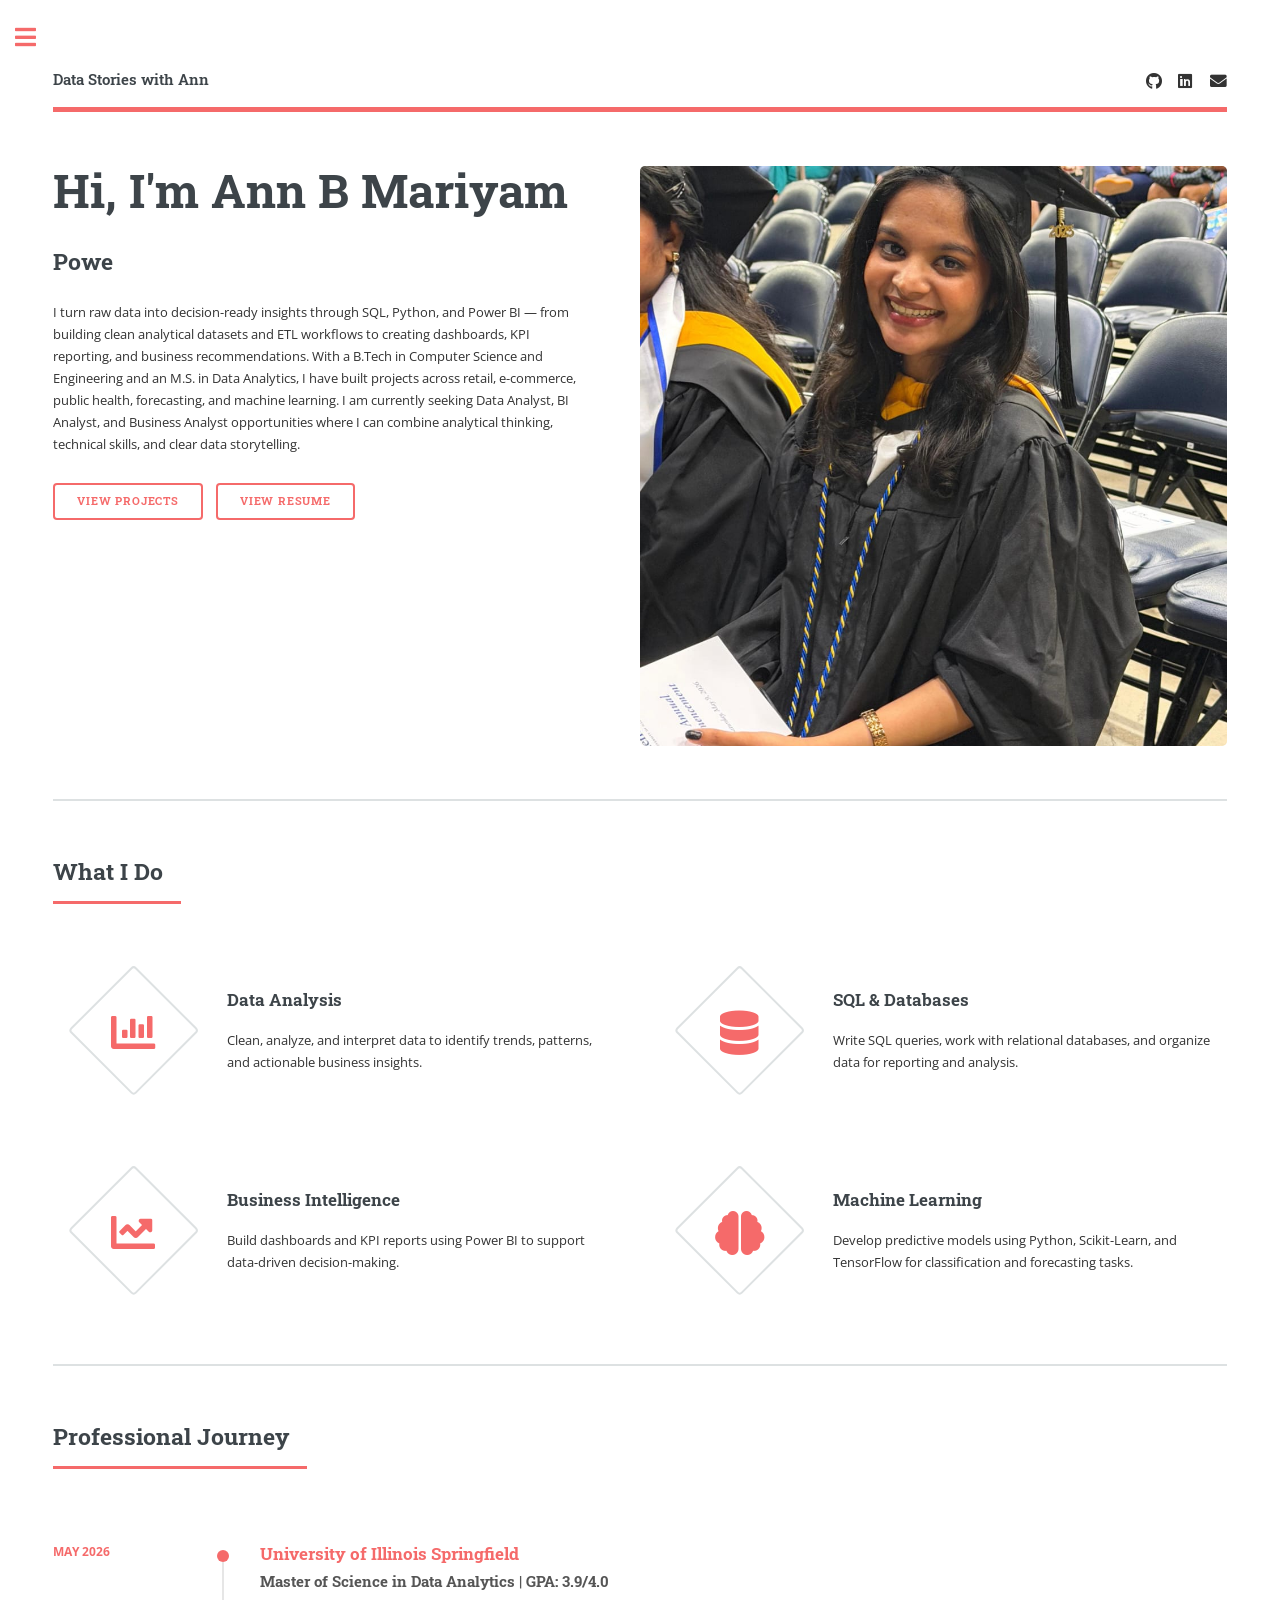
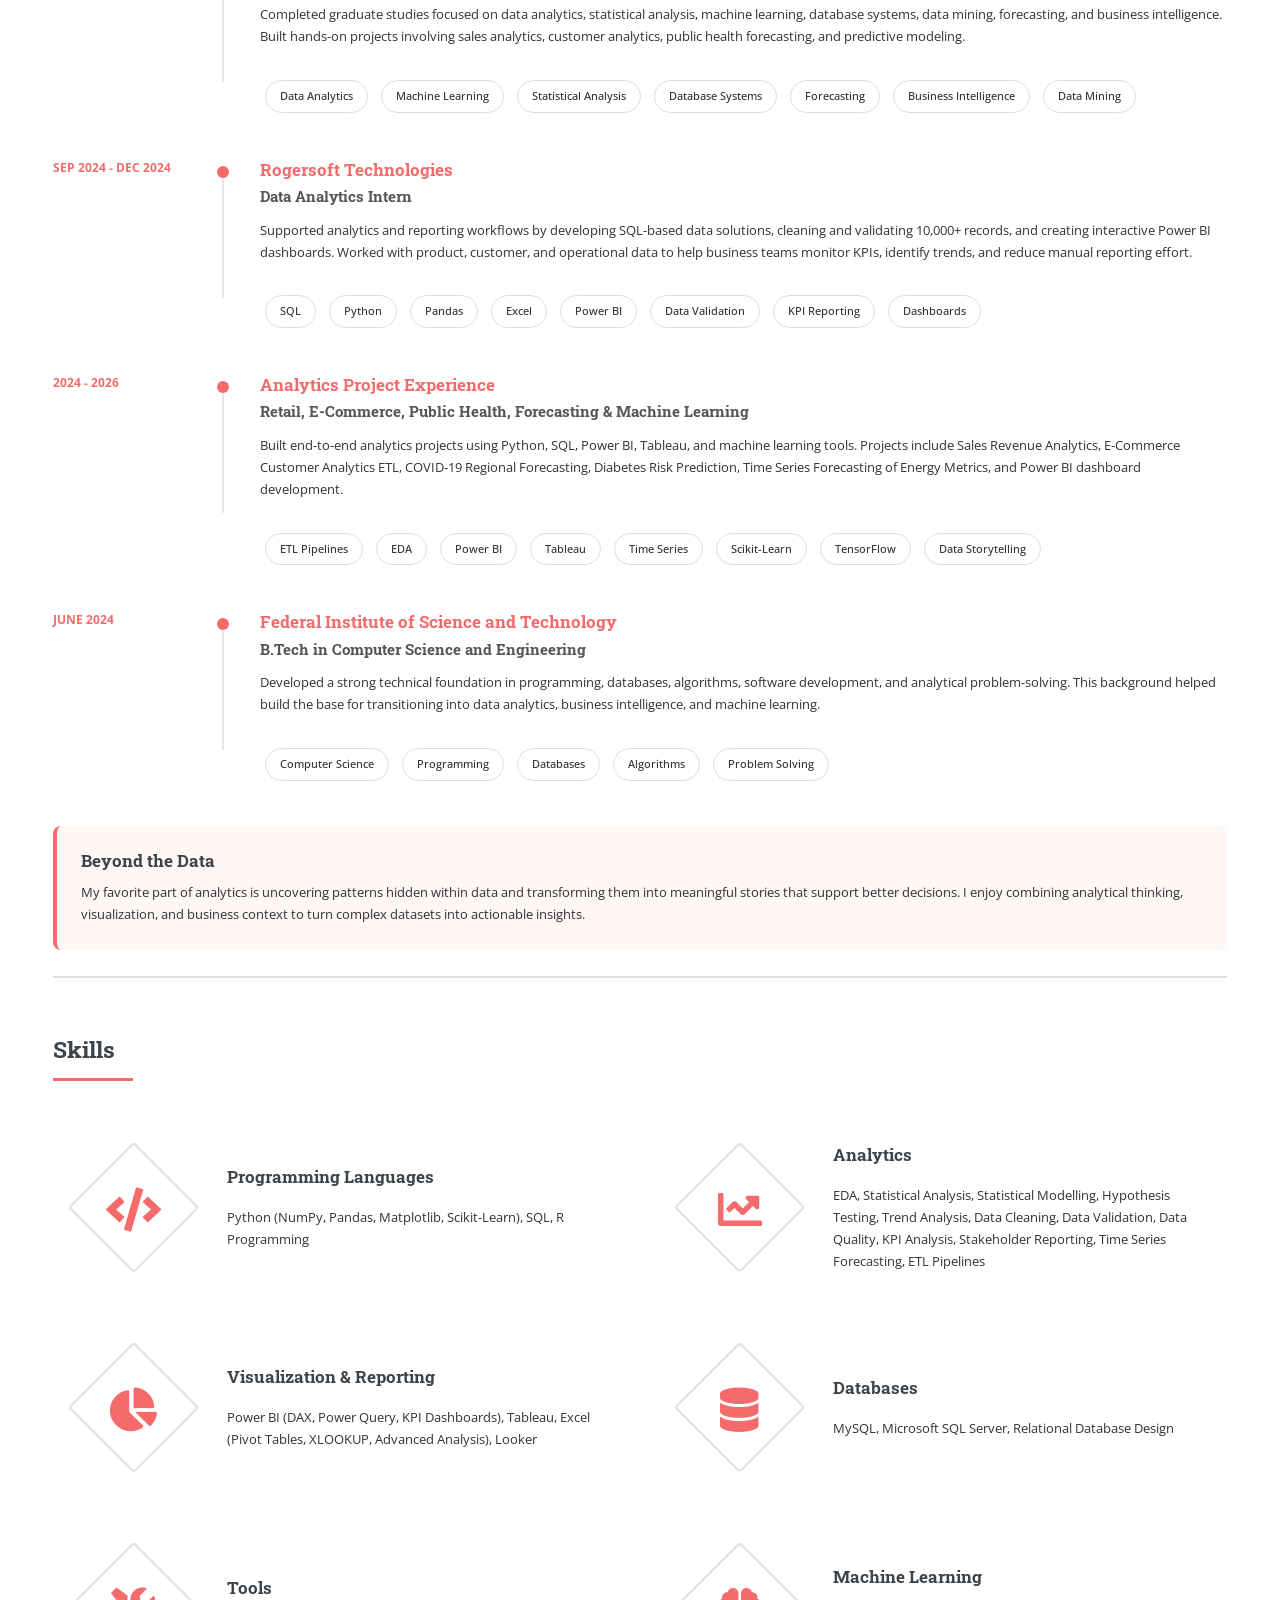
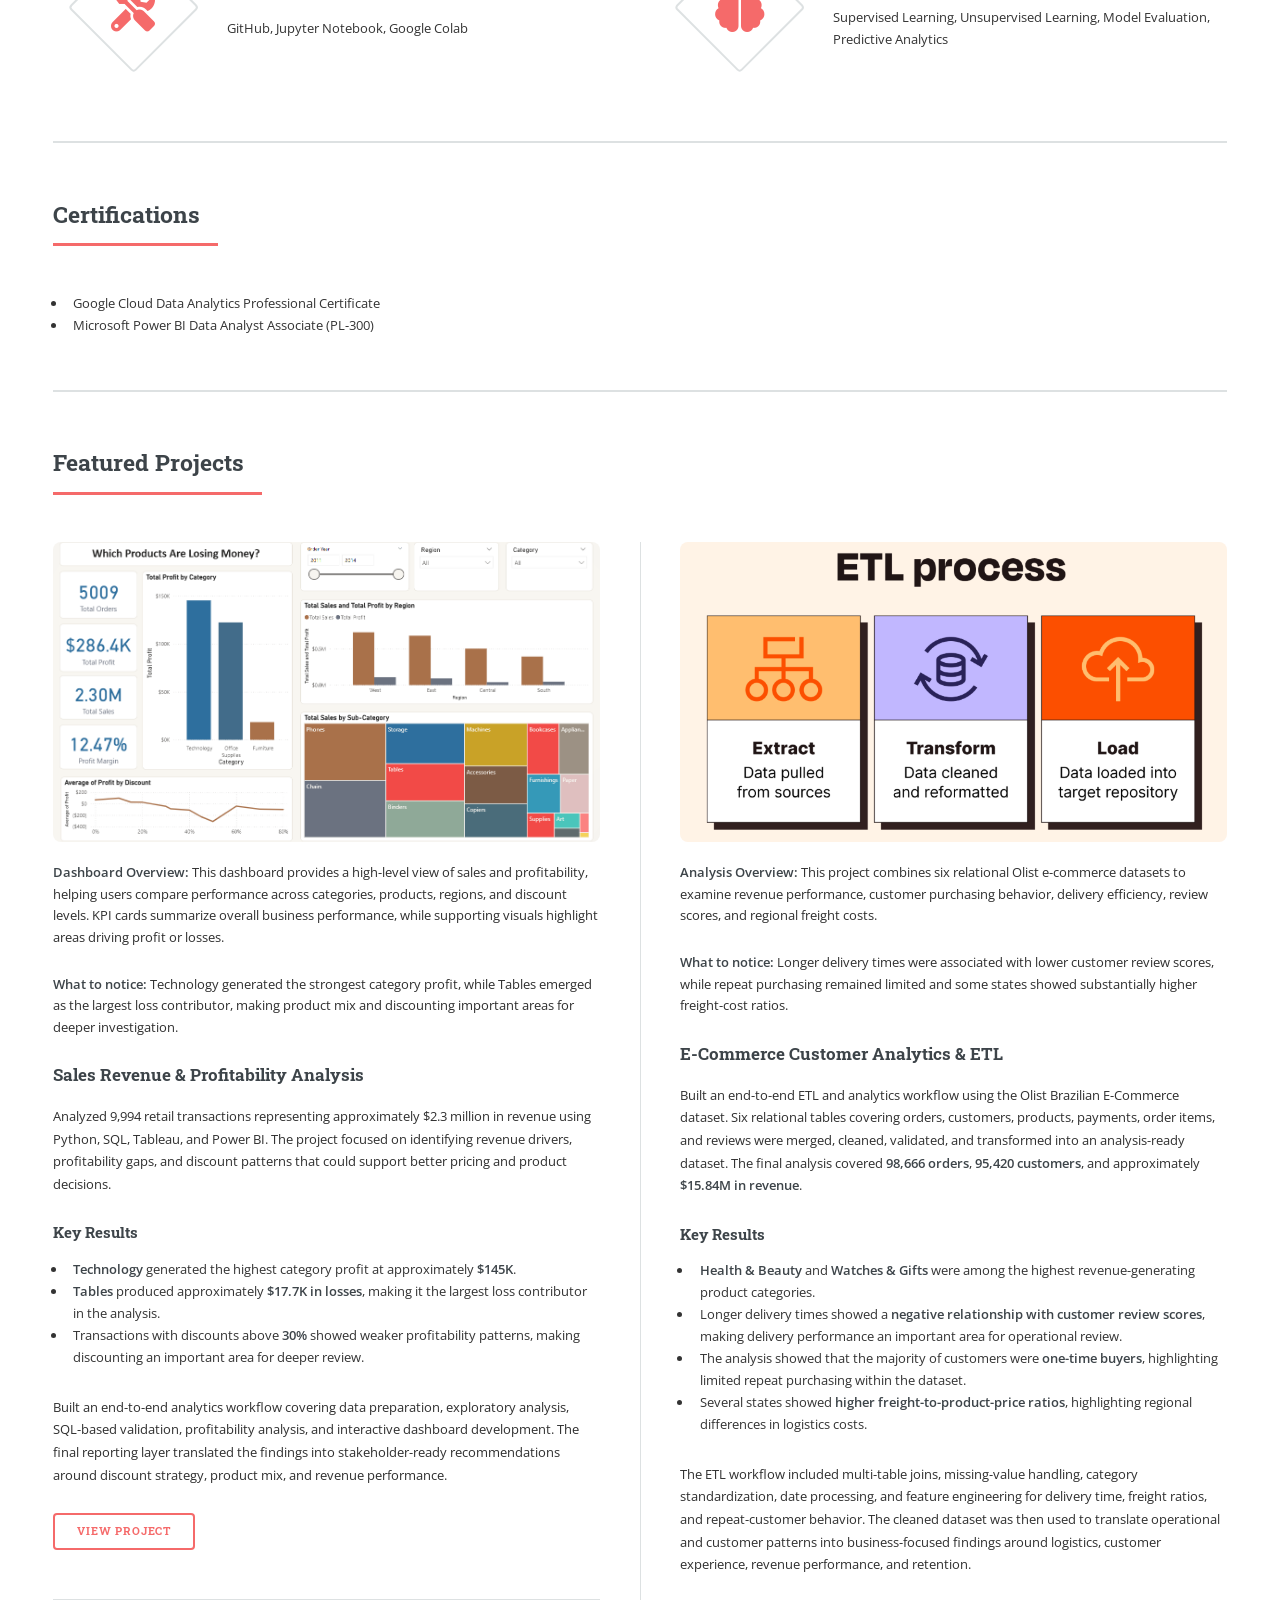
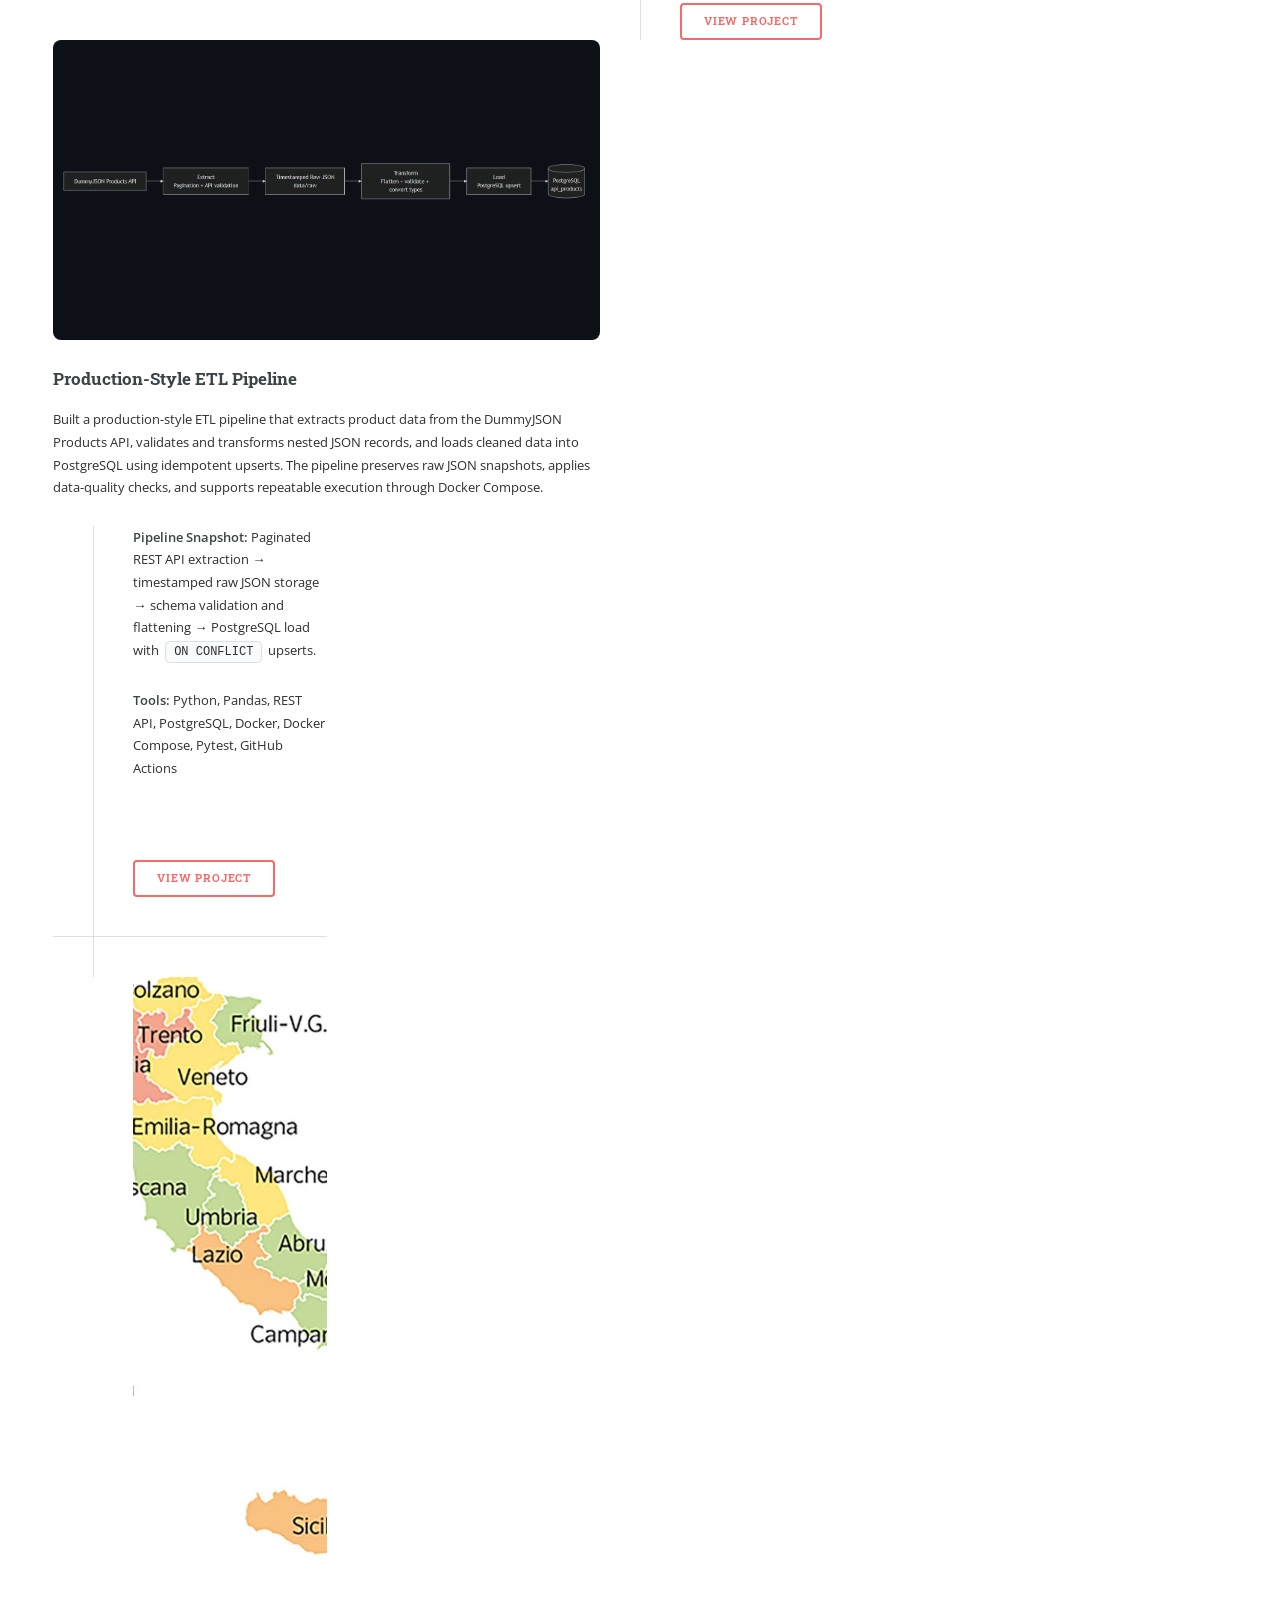
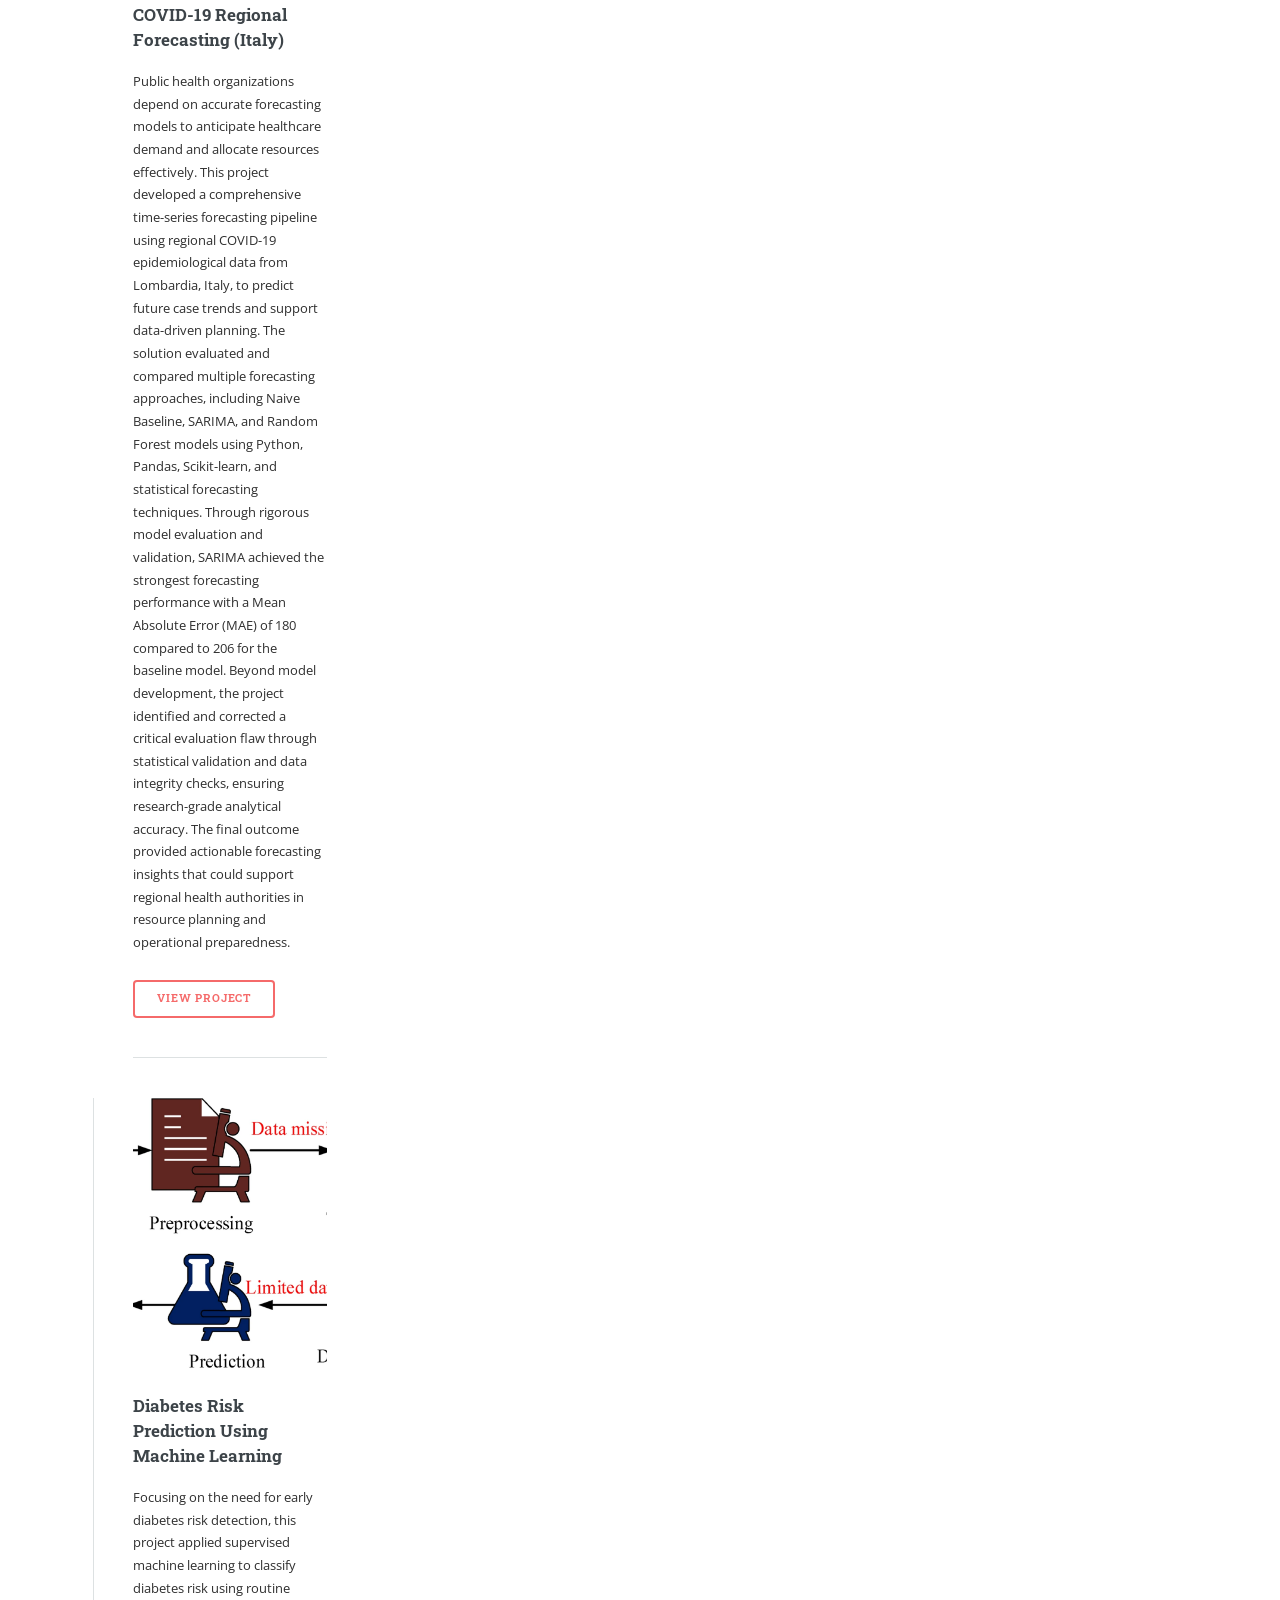
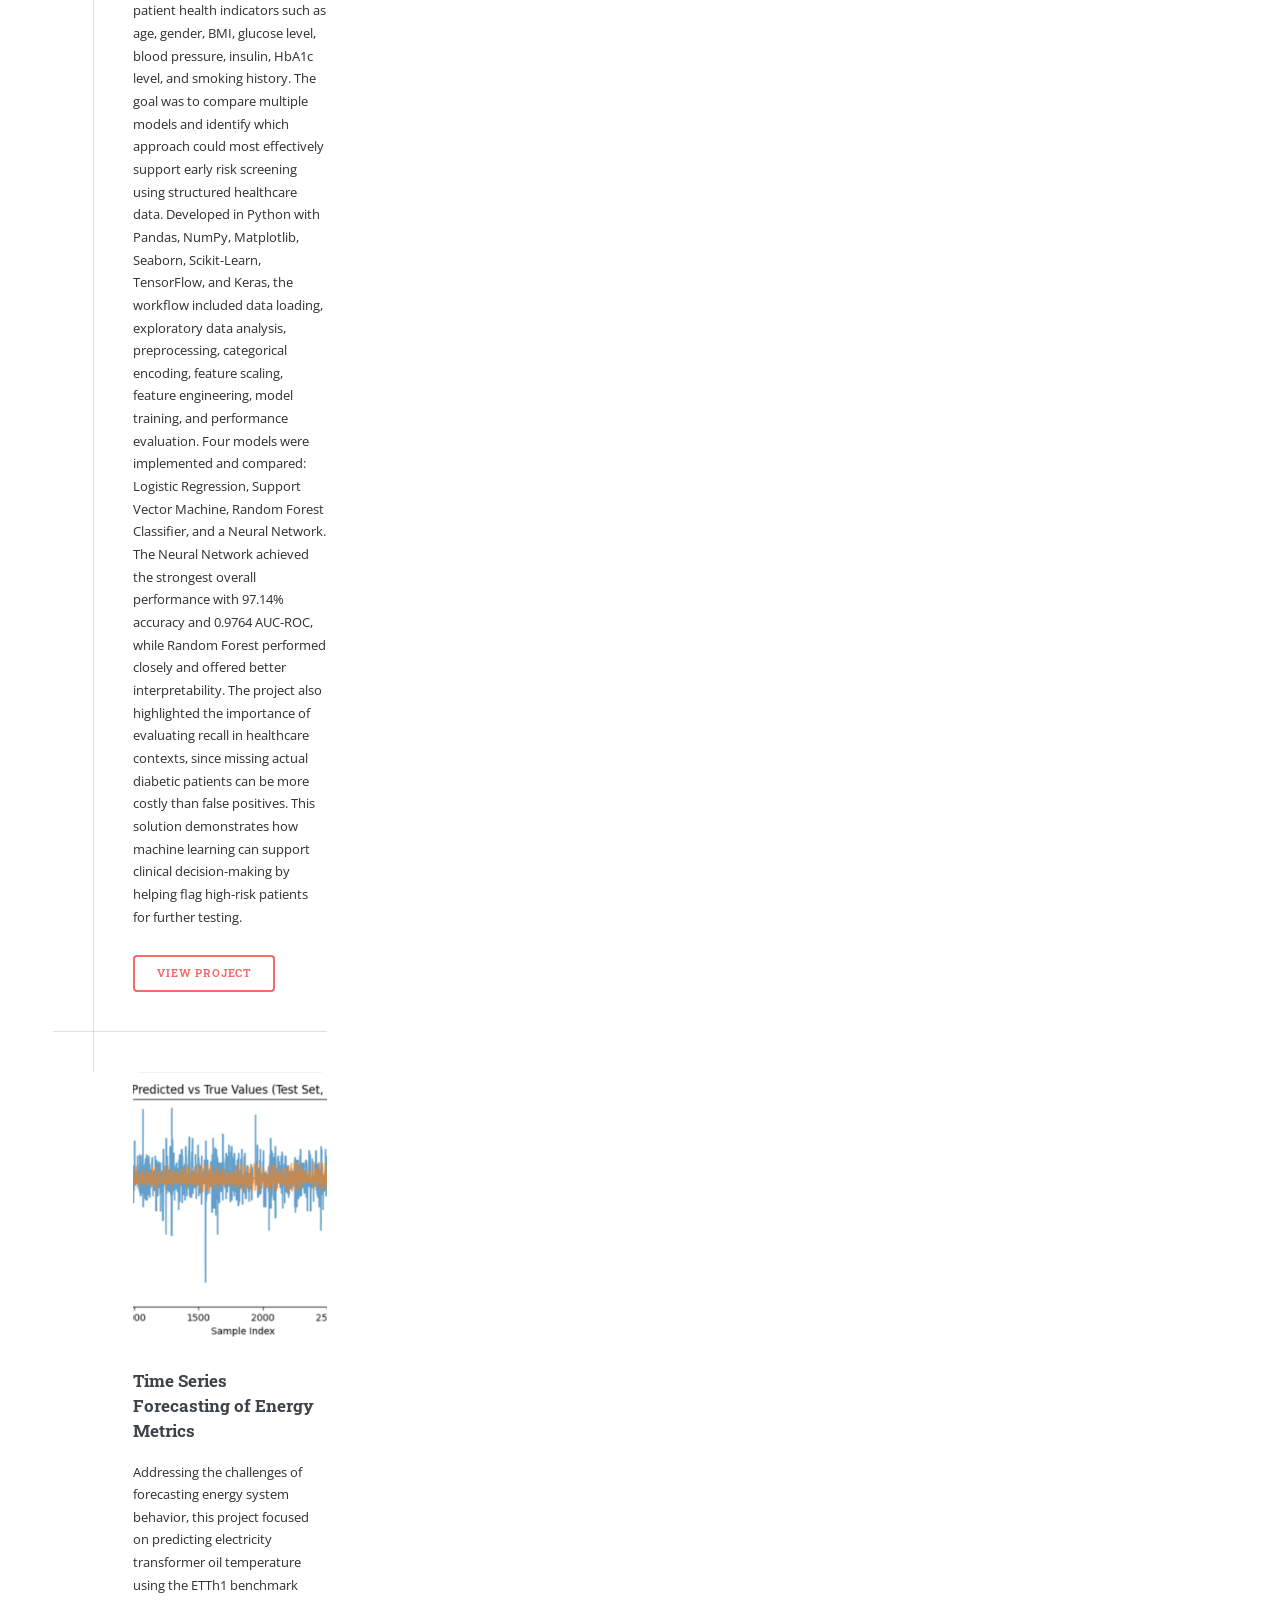
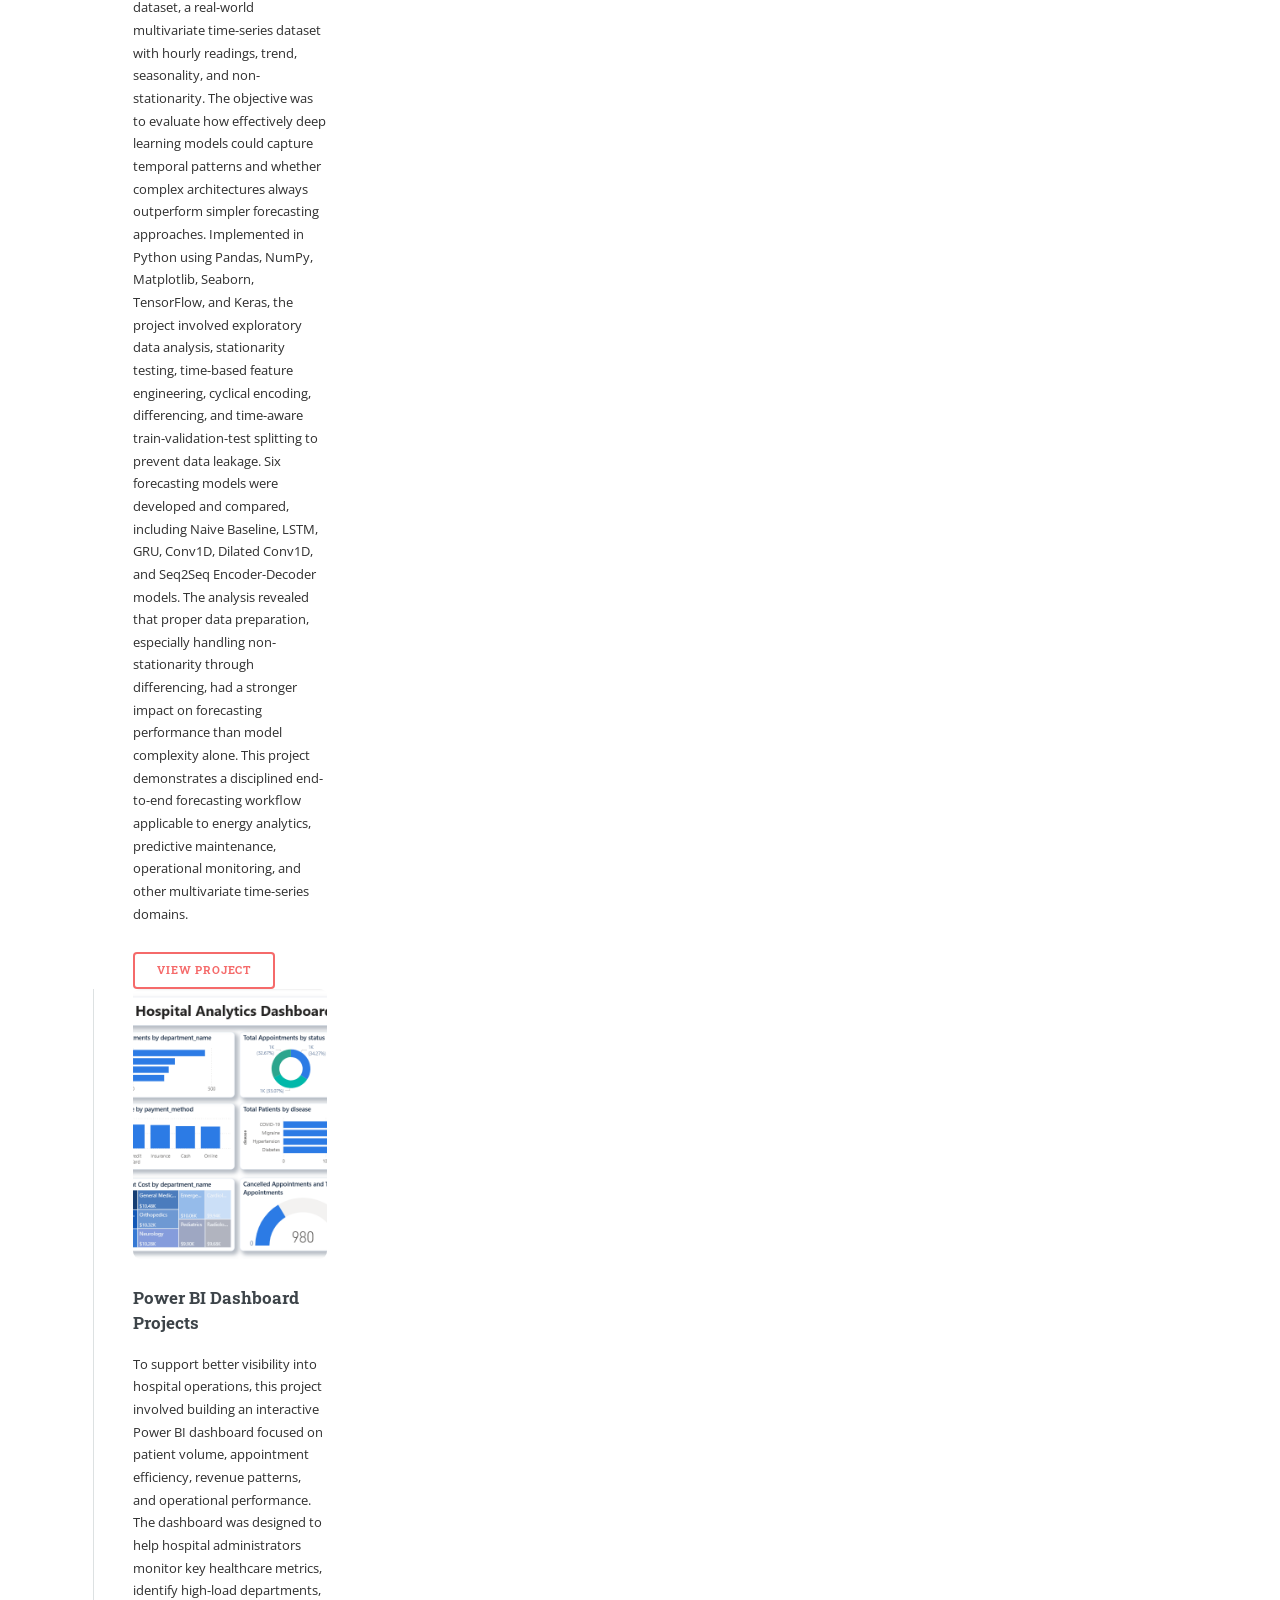
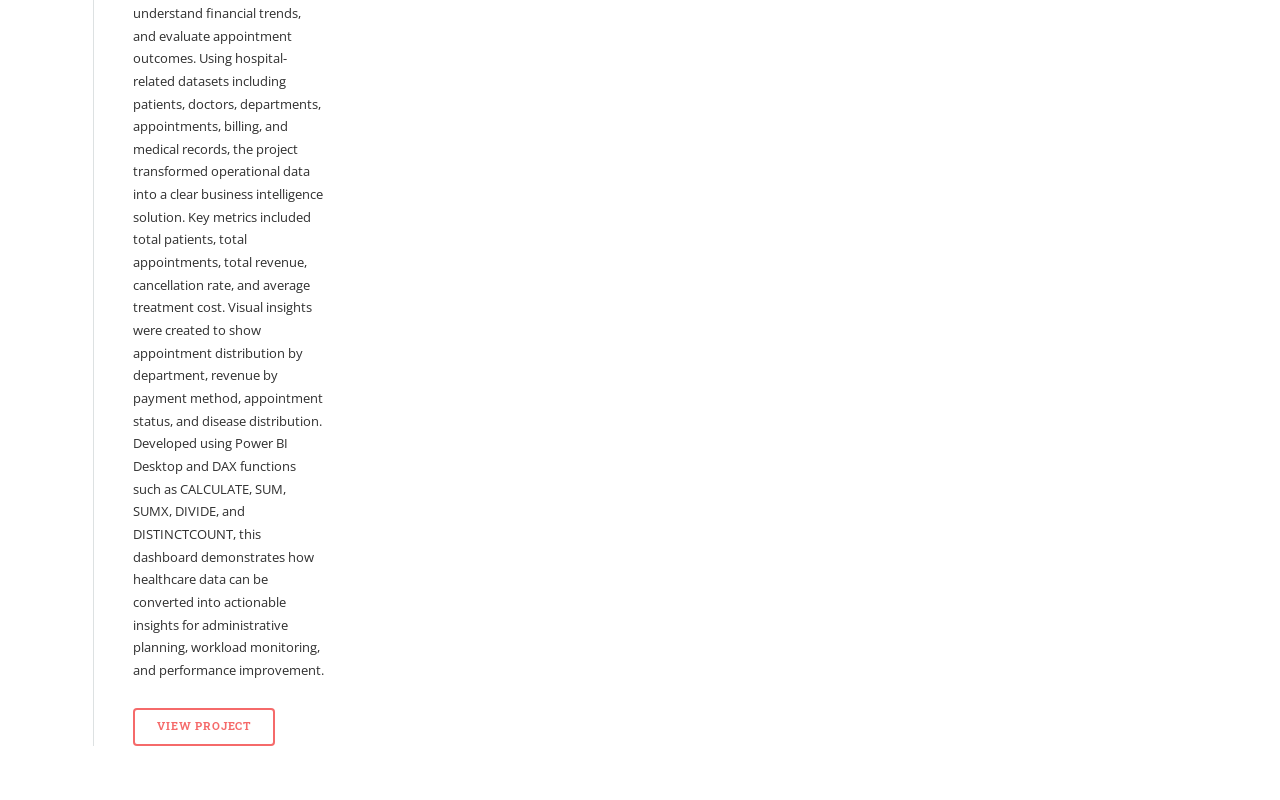
==== index.html @ 0fe6ff9b "Expand ecommerce portfolio case study" ====
<!DOCTYPE HTML>
<!--
	Editorial by HTML5 UP
	html5up.net | @ajlkn
	Free for personal and commercial use under the CCA 3.0 license (html5up.net/license)
-->
<html>
	<head>
		<title>Data Stories with Ann</title>
		<meta charset="utf-8" />
		<meta name="viewport" content="width=device-width, initial-scale=1, user-scalable=no" />
		<link rel="stylesheet" href="assets/css/main.css" />
	</head>

	<body class="is-preload">

		<!-- Wrapper -->
		<div id="wrapper">

			<!-- Main -->
			<div id="main">
				<div class="inner">

					<!-- Header -->
					<header id="header">
						<a href="index.html" class="logo">
							<strong>Data Stories with Ann</strong>
						</a>

						<ul class="icons">
							<li>
								<a href="https://github.com/AnnBMariyam" class="icon brands fa-github">
									<span class="label">GitHub</span>
								</a>
							</li>

							<li>
								<a href="https://www.linkedin.com/in/ann-b-mariyam-a238a7275"
								   class="icon brands fa-linkedin">
									<span class="label">LinkedIn</span>
								</a>
							</li>

							<li>
								<a href="mailto:annbijumariyam02@gmail.com"
								   class="icon solid fa-envelope">
									<span class="label">Email</span>
								</a>
							</li>
						</ul>
					</header>


					<!-- Banner -->
					<section id="banner">

						<div class="content">

							<header>
								<h1>Hi, I'm Ann B Mariyam</h1>

								<h2>
									<span id="typing"></span>
								</h2>
							</header>

							<p>
								I turn raw data into decision-ready insights through SQL, Python, and Power BI —
								from building clean analytical datasets and ETL workflows to creating dashboards,
								KPI reporting, and business recommendations. With a B.Tech in Computer Science
								and Engineering and an M.S. in Data Analytics, I have built projects across retail,
								e-commerce, public health, forecasting, and machine learning. I am currently seeking
								Data Analyst, BI Analyst, and Business Analyst opportunities where I can combine
								analytical thinking, technical skills, and clear data storytelling.
							</p>

							<ul class="actions">
								<li>
									<a href="#projects" class="button big">View Projects</a>
								</li>

								<li>
									<a href="resume.pdf" class="button big">View Resume</a>
								</li>
							</ul>

						</div>

						<span class="image object">
							<img
								src="images/pic10.jpeg"
								alt=""
								style="height:580px; object-fit:cover;"
							/>
						</span>

					</section>


					<!-- What I Do -->
					<section>

						<header class="major">
							<h2>What I Do</h2>
						</header>

						<div class="features">

							<article>
								<span class="icon solid fa-chart-bar"></span>

								<div class="content">
									<h3>Data Analysis</h3>

									<p>
										Clean, analyze, and interpret data to identify trends,
										patterns, and actionable business insights.
									</p>
								</div>
							</article>


							<article>
								<span class="icon solid fa-database"></span>

								<div class="content">
									<h3>SQL & Databases</h3>

									<p>
										Write SQL queries, work with relational databases,
										and organize data for reporting and analysis.
									</p>
								</div>
							</article>


							<article>
								<span class="icon solid fa-chart-line"></span>

								<div class="content">
									<h3>Business Intelligence</h3>

									<p>
										Build dashboards and KPI reports using Power BI
										to support data-driven decision-making.
									</p>
								</div>
							</article>


							<article>
								<span class="icon solid fa-brain"></span>

								<div class="content">
									<h3>Machine Learning</h3>

									<p>
										Develop predictive models using Python,
										Scikit-Learn, and TensorFlow for classification
										and forecasting tasks.
									</p>
								</div>
							</article>

						</div>

					</section>


					<!-- Professional Journey -->
					<section id="about">

						<header class="major">
							<h2>Professional Journey</h2>
						</header>

						<div class="timeline">


							<!-- UIS -->
							<div class="timeline-item">

								<div class="timeline-date">MAY 2026</div>

								<div class="timeline-dot"></div>

								<div class="timeline-content">

									<h3>University of Illinois Springfield</h3>

									<h4>
										Master of Science in Data Analytics | GPA: 3.9/4.0
									</h4>

									<p>
										Completed graduate studies focused on data analytics,
										statistical analysis, machine learning, database systems,
										data mining, forecasting, and business intelligence.
										Built hands-on projects involving sales analytics,
										customer analytics, public health forecasting,
										and predictive modeling.
									</p>

									<div class="tags">
										<span>Data Analytics</span>
										<span>Machine Learning</span>
										<span>Statistical Analysis</span>
										<span>Database Systems</span>
										<span>Forecasting</span>
										<span>Business Intelligence</span>
										<span>Data Mining</span>
									</div>

								</div>

							</div>


							<!-- Rogersoft -->
							<div class="timeline-item">

								<div class="timeline-date">
									SEP 2024 - DEC 2024
								</div>

								<div class="timeline-dot"></div>

								<div class="timeline-content">

									<h3>Rogersoft Technologies</h3>

									<h4>Data Analytics Intern</h4>

									<p>
										Supported analytics and reporting workflows by developing
										SQL-based data solutions, cleaning and validating 10,000+
										records, and creating interactive Power BI dashboards.
										Worked with product, customer, and operational data to help
										business teams monitor KPIs, identify trends, and reduce
										manual reporting effort.
									</p>

									<div class="tags">
										<span>SQL</span>
										<span>Python</span>
										<span>Pandas</span>
										<span>Excel</span>
										<span>Power BI</span>
										<span>Data Validation</span>
										<span>KPI Reporting</span>
										<span>Dashboards</span>
									</div>

								</div>

							</div>


							<!-- Analytics Projects -->
							<div class="timeline-item">

								<div class="timeline-date">
									2024 - 2026
								</div>

								<div class="timeline-dot"></div>

								<div class="timeline-content">

									<h3>Analytics Project Experience</h3>

									<h4>
										Retail, E-Commerce, Public Health,
										Forecasting & Machine Learning
									</h4>

									<p>
										Built end-to-end analytics projects using Python,
										SQL, Power BI, Tableau, and machine learning tools.
										Projects include Sales Revenue Analytics,
										E-Commerce Customer Analytics ETL,
										COVID-19 Regional Forecasting,
										Diabetes Risk Prediction,
										Time Series Forecasting of Energy Metrics,
										and Power BI dashboard development.
									</p>

									<div class="tags">
										<span>ETL Pipelines</span>
										<span>EDA</span>
										<span>Power BI</span>
										<span>Tableau</span>
										<span>Time Series</span>
										<span>Scikit-Learn</span>
										<span>TensorFlow</span>
										<span>Data Storytelling</span>
									</div>

								</div>

							</div>


							<!-- FISAT -->
							<div class="timeline-item">

								<div class="timeline-date">
									JUNE 2024
								</div>

								<div class="timeline-dot"></div>

								<div class="timeline-content">

									<h3>
										Federal Institute of Science and Technology
									</h3>

									<h4>
										B.Tech in Computer Science and Engineering
									</h4>

									<p>
										Developed a strong technical foundation in programming,
										databases, algorithms, software development, and analytical
										problem-solving. This background helped build the base for
										transitioning into data analytics, business intelligence,
										and machine learning.
									</p>

									<div class="tags">
										<span>Computer Science</span>
										<span>Programming</span>
										<span>Databases</span>
										<span>Algorithms</span>
										<span>Problem Solving</span>
									</div>

								</div>

							</div>

						</div>


						<div class="beyond-data">

							<h3>Beyond the Data</h3>

							<p>
								My favorite part of analytics is uncovering patterns hidden
								within data and transforming them into meaningful stories that
								support better decisions. I enjoy combining analytical thinking,
								visualization, and business context to turn complex datasets
								into actionable insights.
							</p>

						</div>

					</section>


					<!-- Skills -->
					<section id="skills">

						<header class="major">
							<h2>Skills</h2>
						</header>

						<div class="features">


							<article>

								<span class="icon solid fa-code"></span>

								<div class="content">

									<h3>Programming Languages</h3>

									<p>
										Python (NumPy, Pandas, Matplotlib, Scikit-Learn),
										SQL, R Programming
									</p>

								</div>

							</article>


							<article>

								<span class="icon solid fa-chart-line"></span>

								<div class="content">

									<h3>Analytics</h3>

									<p>
										EDA, Statistical Analysis, Statistical Modelling,
										Hypothesis Testing, Trend Analysis, Data Cleaning,
										Data Validation, Data Quality, KPI Analysis,
										Stakeholder Reporting, Time Series Forecasting,
										ETL Pipelines
									</p>

								</div>

							</article>


							<article>

								<span class="icon solid fa-chart-pie"></span>

								<div class="content">

									<h3>Visualization & Reporting</h3>

									<p>
										Power BI (DAX, Power Query, KPI Dashboards),
										Tableau, Excel (Pivot Tables, XLOOKUP,
										Advanced Analysis), Looker
									</p>

								</div>

							</article>


							<article>

								<span class="icon solid fa-database"></span>

								<div class="content">

									<h3>Databases</h3>

									<p>
										MySQL, Microsoft SQL Server,
										Relational Database Design
									</p>

								</div>

							</article>


							<article>

								<span class="icon solid fa-tools"></span>

								<div class="content">

									<h3>Tools</h3>

									<p>
										GitHub, Jupyter Notebook, Google Colab
									</p>

								</div>

							</article>


							<article>

								<span class="icon solid fa-brain"></span>

								<div class="content">

									<h3>Machine Learning</h3>

									<p>
										Supervised Learning, Unsupervised Learning,
										Model Evaluation, Predictive Analytics
									</p>

								</div>

							</article>

						</div>

					</section>


					<!-- Certifications -->
					<section id="certifications">

						<header class="major">
							<h2>Certifications</h2>
						</header>

						<ul>
							<li>
								Google Cloud Data Analytics Professional Certificate
							</li>

							<li>
								Microsoft Power BI Data Analyst Associate (PL-300)
							</li>
						</ul>

					</section>


					<!-- Featured Projects -->
					<section>

						<header class="major">
							<h2 id="projects">Featured Projects</h2>
						</header>

						<div class="posts">


							<!-- Sales Revenue -->
							<article>

								<a href="images/pic12.png" class="image">
									<img
										src="images/pic12.png"
										alt="Sales Revenue Analytics Power BI Dashboard"
										style="height:300px; object-fit:cover;"
									/>
								</a>

								<p style="font-size:0.95em; margin-top:-0.5em;">
									<strong>Dashboard Overview:</strong>
									This dashboard provides a high-level view of sales and profitability,
									helping users compare performance across categories, products, regions,
									and discount levels. KPI cards summarize overall business performance,
									while supporting visuals highlight areas driving profit or losses.
								</p>

								<p style="font-size:0.95em;">
									<strong>What to notice:</strong>
									Technology generated the strongest category profit, while Tables
									emerged as the largest loss contributor, making product mix and
									discounting important areas for deeper investigation.
								</p>

								<h3>
									Sales Revenue & Profitability Analysis
								</h3>

								<p>
									Analyzed 9,994 retail transactions representing
									approximately $2.3 million in revenue using Python,
									SQL, Tableau, and Power BI. The project focused on
									identifying revenue drivers, profitability gaps,
									and discount patterns that could support better
									pricing and product decisions.
								</p>


								<h4>Key Results</h4>

								<ul>

									<li>
										<strong>Technology</strong> generated the highest
										category profit at approximately
										<strong>$145K</strong>.
									</li>

									<li>
										<strong>Tables</strong> produced approximately
										<strong>$17.7K in losses</strong>, making it the
										largest loss contributor in the analysis.
									</li>

									<li>
										Transactions with discounts above
										<strong>30%</strong> showed weaker profitability
										patterns, making discounting an important area
										for deeper review.
									</li>

								</ul>


								<p>
									Built an end-to-end analytics workflow covering
									data preparation, exploratory analysis,
									SQL-based validation, profitability analysis,
									and interactive dashboard development. The final
									reporting layer translated the findings into
									stakeholder-ready recommendations around discount
									strategy, product mix, and revenue performance.
								</p>


								<ul class="actions">

									<li>
										<a
											href="https://github.com/AnnBMariyam/Sales-Revenue-Analytics"
											class="button"
										>
											View Project
										</a>
									</li>

								</ul>

							</article>


							<!-- E-Commerce Customer Analytics -->
							<article>

								<a href="images/pic02.png" class="image">

									<img
										src="images/pic02.png"
										alt="E-Commerce Customer Analytics"
										style="height:300px; object-fit:cover;"
									/>

								</a>

								<p style="font-size:0.95em; margin-top:-0.5em;">
									<strong>Analysis Overview:</strong>
									This project combines six relational Olist e-commerce datasets
									to examine revenue performance, customer purchasing behavior,
									delivery efficiency, review scores, and regional freight costs.
								</p>

								<p style="font-size:0.95em;">
									<strong>What to notice:</strong>
									Longer delivery times were associated with lower customer review
									scores, while repeat purchasing remained limited and some states
									showed substantially higher freight-cost ratios.
								</p>

								<h3>
									E-Commerce Customer Analytics & ETL
								</h3>

								<p>
									Built an end-to-end ETL and analytics workflow using the Olist
									Brazilian E-Commerce dataset. Six relational tables covering orders,
									customers, products, payments, order items, and reviews were merged,
									cleaned, validated, and transformed into an analysis-ready dataset.
									The final analysis covered <strong>98,666 orders</strong>,
									<strong>95,420 customers</strong>, and approximately
									<strong>$15.84M in revenue</strong>.
								</p>

								<h4>Key Results</h4>

								<ul>

									<li>
										<strong>Health & Beauty</strong> and
										<strong>Watches & Gifts</strong> were among the
										highest revenue-generating product categories.
									</li>

									<li>
										Longer delivery times showed a
										<strong>negative relationship with customer review scores</strong>,
										making delivery performance an important area for operational review.
									</li>

									<li>
										The analysis showed that the majority of customers were
										<strong>one-time buyers</strong>, highlighting limited repeat
										purchasing within the dataset.
									</li>

									<li>
										Several states showed
										<strong>higher freight-to-product-price ratios</strong>,
										highlighting regional differences in logistics costs.
									</li>

								</ul>

								<p>
									The ETL workflow included multi-table joins, missing-value handling,
									category standardization, date processing, and feature engineering for
									delivery time, freight ratios, and repeat-customer behavior. The cleaned
									dataset was then used to translate operational and customer patterns
									into business-focused findings around logistics, customer experience,
									revenue performance, and retention.
								</p>

								<ul class="actions">

									<li>
										<a
											href="https://github.com/AnnBMariyam/Ecommerce-Customer-Analytics-ETL"
											class="button"
										>
											View Project
										</a>
									</li>

								</ul>

							</article>

							<article>

								<a href="#" class="image">

									<img
										src="images/etl-pipeline-architecture.png"
										alt="E-commerce API to PostgreSQL ETL Pipeline"
										style="height:300px; object-fit:contain; background:#0d1117;"
									/>

								</a>

								<h3>
									Production-Style ETL Pipeline
								</h3>

								<p>
									Built a production-style ETL pipeline that extracts product data from the
									DummyJSON Products API, validates and transforms nested JSON records,
									and loads cleaned data into PostgreSQL using idempotent upserts.
									The pipeline preserves raw JSON snapshots, applies data-quality checks,
									and supports repeatable execution through Docker Compose.
								</p><article>

								<a href="#" class="image">

							

								<p>
									<strong>Pipeline Snapshot:</strong> Paginated REST API extraction →
									timestamped raw JSON storage → schema validation and flattening →
									PostgreSQL load with <code>ON CONFLICT</code> upserts.
								</p>

								<p>
									<strong>Tools:</strong> Python, Pandas, REST API, PostgreSQL, Docker,
									Docker Compose, Pytest, GitHub Actions
								</p>

								<ul class="actions">

									<li>
										<a
											href="https://github.com/AnnBMariyam/ecommerce-pipeline-foundations"
											class="button"
										>
											View Project
										</a>
									</li>

								</ul>

							</article>
							<!-- COVID Forecasting -->
							<article>

								<a href="#" class="image">

									<img
										src="images/pic03.png"
										alt="COVID-19 Forecasting"
										style="height:600px; object-fit:cover;"
									/>

								</a>

								<h3>
									COVID-19 Regional Forecasting (Italy)
								</h3>

								<p>
									Public health organizations depend on accurate forecasting
									models to anticipate healthcare demand and allocate resources
									effectively. This project developed a comprehensive time-series
									forecasting pipeline using regional COVID-19 epidemiological
									data from Lombardia, Italy, to predict future case trends
									and support data-driven planning.

									The solution evaluated and compared multiple forecasting
									approaches, including Naive Baseline, SARIMA, and Random Forest
									models using Python, Pandas, Scikit-learn, and statistical
									forecasting techniques. Through rigorous model evaluation and
									validation, SARIMA achieved the strongest forecasting performance
									with a Mean Absolute Error (MAE) of 180 compared to 206 for
									the baseline model. Beyond model development, the project
									identified and corrected a critical evaluation flaw through
									statistical validation and data integrity checks, ensuring
									research-grade analytical accuracy. The final outcome provided
									actionable forecasting insights that could support regional
									health authorities in resource planning and operational preparedness.
								</p>


								<ul class="actions">

									<li>
										<a
											href="https://github.com/AnnBMariyam/COVID-19-Regional-Forecasting-Italy"
											class="button"
										>
											View Project
										</a>
									</li>

								</ul>

							</article>


							<!-- Diabetes -->
							<article>

								<a href="#" class="image">

									<img
										src="images/pic04.png"
										alt="Diabetes Prediction"
										style="height:270px; object-fit:cover;"
									/>

								</a>

								<h3>
									Diabetes Risk Prediction Using Machine Learning
								</h3>

								<p>
									Focusing on the need for early diabetes risk detection,
									this project applied supervised machine learning to classify
									diabetes risk using routine patient health indicators such as
									age, gender, BMI, glucose level, blood pressure, insulin,
									HbA1c level, and smoking history. The goal was to compare
									multiple models and identify which approach could most
									effectively support early risk screening using structured
									healthcare data.

									Developed in Python with Pandas, NumPy, Matplotlib, Seaborn,
									Scikit-Learn, TensorFlow, and Keras, the workflow included
									data loading, exploratory data analysis, preprocessing,
									categorical encoding, feature scaling, feature engineering,
									model training, and performance evaluation. Four models
									were implemented and compared: Logistic Regression,
									Support Vector Machine, Random Forest Classifier, and a
									Neural Network. The Neural Network achieved the strongest
									overall performance with 97.14% accuracy and 0.9764 AUC-ROC,
									while Random Forest performed closely and offered better
									interpretability. The project also highlighted the importance
									of evaluating recall in healthcare contexts, since missing
									actual diabetic patients can be more costly than false positives.
									This solution demonstrates how machine learning can support
									clinical decision-making by helping flag high-risk patients
									for further testing.
								</p>


								<ul class="actions">

									<li>
										<a
											href="https://github.com/AnnBMariyam/Diabetes-Risk-Prediction-ML"
											class="button"
										>
											View Project
										</a>
									</li>

								</ul>

							</article>


							<!-- Energy Forecasting -->
							<article>

								<a href="#" class="image">

									<img
										src="images/pic05.png"
										alt="Time Series Forecasting"
										style="height:270px; object-fit:cover;"
									/>

								</a>

								<h3>
									Time Series Forecasting of Energy Metrics
								</h3>

								<p>
									Addressing the challenges of forecasting energy system behavior,
									this project focused on predicting electricity transformer oil
									temperature using the ETTh1 benchmark dataset, a real-world
									multivariate time-series dataset with hourly readings, trend,
									seasonality, and non-stationarity. The objective was to evaluate
									how effectively deep learning models could capture temporal
									patterns and whether complex architectures always outperform
									simpler forecasting approaches.

									Implemented in Python using Pandas, NumPy, Matplotlib, Seaborn,
									TensorFlow, and Keras, the project involved exploratory data
									analysis, stationarity testing, time-based feature engineering,
									cyclical encoding, differencing, and time-aware train-validation-test
									splitting to prevent data leakage. Six forecasting models were
									developed and compared, including Naive Baseline, LSTM, GRU,
									Conv1D, Dilated Conv1D, and Seq2Seq Encoder-Decoder models.
									The analysis revealed that proper data preparation, especially
									handling non-stationarity through differencing, had a stronger
									impact on forecasting performance than model complexity alone.
									This project demonstrates a disciplined end-to-end forecasting
									workflow applicable to energy analytics, predictive maintenance,
									operational monitoring, and other multivariate time-series domains.
								</p>


								<ul class="actions">

									<li>
										<a
											href="https://github.com/AnnBMariyam/Time-Series-Forecasting-of-Energy-Metrics"
											class="button"
										>
											View Project
										</a>
									</li>

								</ul>

							</article>


							<!-- Power BI -->
							<article>

								<a href="#" class="image">

									<img
										src="images/hospital dashboard.png"
										alt="Power BI Dashboards"
										style="height:270px; object-fit:cover;"
									/>

								</a>

								<h3>
									Power BI Dashboard Projects
								</h3>

								<p>
									To support better visibility into hospital operations,
									this project involved building an interactive Power BI
									dashboard focused on patient volume, appointment efficiency,
									revenue patterns, and operational performance. The dashboard
									was designed to help hospital administrators monitor key
									healthcare metrics, identify high-load departments, understand
									financial trends, and evaluate appointment outcomes.

									Using hospital-related datasets including patients, doctors,
									departments, appointments, billing, and medical records,
									the project transformed operational data into a clear business
									intelligence solution. Key metrics included total patients,
									total appointments, total revenue, cancellation rate, and
									average treatment cost. Visual insights were created to show
									appointment distribution by department, revenue by payment
									method, appointment status, and disease distribution.
									Developed using Power BI Desktop and DAX functions such as
									CALCULATE, SUM, SUMX, DIVIDE, and DISTINCTCOUNT, this dashboard
									demonstrates how healthcare data can be converted into actionable
									insights for administrative planning, workload monitoring,
									and performance improvement.
								</p>


								<ul class="actions">

									<li>
										<a
											href="https://github.com/AnnBMariyam/Power-BI-dashboard-projects"
											class="button"
										>
											View Project
										</a>
									</li>

								</ul>

							</article>

						</div>

					</section>

				</div>
			</div>


			<!-- Sidebar -->
			<div id="sidebar">

				<div class="inner">


					<!-- Menu -->
					<nav id="menu">

						<header class="major">
							<h2>Navigate</h2>
						</header>

						<ul>
							<li><a href="#banner">Home</a></li>
							<li><a href="#about">Professional Journey</a></li>
							<li><a href="#skills">Skills</a></li>
							<li><a href="#certifications">Certifications</a></li>
							<li><a href="#projects">Projects</a></li>
							<li><a href="#contact">Contact</a></li>
						</ul>

					</nav>


					<!-- Portfolio Highlights -->
					<section>

						<header class="major">
							<h2>Portfolio Highlights</h2>
						</header>

						<div class="mini-posts">

							<article>
								<p>
									🎓 Master of Science in Data Analytics<br>
									University of Illinois Springfield
								</p>
							</article>


							<article>
								<p>
									📊 6 Featured Analytics Projects covering
									BI, forecasting, ETL, and machine learning.
								</p>
							</article>


							<article>
								<p>
									🛠 SQL, Python, Power BI, Tableau, Excel,
									TensorFlow, Scikit-Learn.
								</p>
							</article>

						</div>


						<ul class="actions">

							<li>
								<a
									href="https://github.com/AnnBMariyam"
									class="button"
								>
									View GitHub
								</a>
							</li>

						</ul>

					</section>


					<!-- Contact -->
					<section id="contact">

						<header class="major">
							<h2>Get in Touch</h2>
						</header>

						<p>
							I am open to Data Analyst, BI Analyst,
							and Business Analyst opportunities.
							Feel free to connect with me through
							email, GitHub, or LinkedIn.
						</p>


						<ul class="contact">

							<li class="icon solid fa-envelope">

								<a href="mailto:annbijumariyam02@gmail.com">
									annbijumariyam02@gmail.com
								</a>

							</li>


							<li class="icon brands fa-linkedin">

								<a href="https://www.linkedin.com/in/ann-b-mariyam-a238a7275">
									LinkedIn
								</a>

							</li>


							<li class="icon brands fa-github">

								<a href="https://github.com/AnnBMariyam">
									GitHub
								</a>

							</li>

						</ul>

					</section>


					<!-- Footer -->
					<footer id="footer">

						<p class="copyright">
							&copy; Data Stories with Ann.
							Design:
							<a href="https://html5up.net">HTML5 UP</a>.
						</p>

					</footer>

				</div>

			</div>

		</div>


		<!-- Scripts -->
		<script src="assets/js/jquery.min.js"></script>
		<script src="assets/js/browser.min.js"></script>
		<script src="assets/js/breakpoints.min.js"></script>
		<script src="assets/js/util.js"></script>
		<script src="assets/js/main.js"></script>


		<script>

			const words = [
				"Data Analyst",
				"Power BI Developer",
				"Data Storyteller",
				"Machine Learning Enthusiast"
			];

			let wordIndex = 0;
			let charIndex = 0;
			let currentWord = "";
			let isDeleting = false;


			function type() {

				currentWord = words[wordIndex];


				if (!isDeleting) {

					document.getElementById("typing").textContent =
						currentWord.substring(0, charIndex + 1);

					charIndex++;


					if (charIndex === currentWord.length) {

						isDeleting = true;

						setTimeout(type, 1500);

						return;

					}

				} else {

					document.getElementById("typing").textContent =
						currentWord.substring(0, charIndex - 1);

					charIndex--;


					if (charIndex === 0) {

						isDeleting = false;

						wordIndex =
							(wordIndex + 1) % words.length;

					}

				}


				setTimeout(
					type,
					isDeleting ? 50 : 100
				);

			}


			window.onload = type;

		</script>

	</body>
</html>
---- assets/css/main.css ----
@import url(fontawesome-all.min.css);
@import url("https://fonts.googleapis.com/css?family=Open+Sans:400,600,400italic,600italic|Roboto+Slab:400,700");
/*
	Editorial by HTML5 UP
	html5up.net | @ajlkn
	Free for personal and commercial use under the CCA 3.0 license (html5up.net/license)
*/
html, body, div, span, applet, object,
iframe, h1, h2, h3, h4, h5, h6, p, blockquote,
pre, a, abbr, acronym, address, big, cite,
code, del, dfn, em, img, ins, kbd, q, s, samp,
small, strike, strong, sub, sup, tt, var, b,
u, i, center, dl, dt, dd, ol, ul, li, fieldset,
form, label, legend, table, caption, tbody,
tfoot, thead, tr, th, td, article, aside,
canvas, details, embed, figure, figcaption,
footer, header, hgroup, menu, nav, output, ruby,
section, summary, time, mark, audio, video {
  margin: 0;
  padding: 0;
  border: 0;
  font-size: 100%;
  font: inherit;
  vertical-align: baseline; }

article, aside, details, figcaption, figure,
footer, header, hgroup, menu, nav, section {
  display: block; }

body {
  line-height: 1; }

ol, ul {
  list-style: none; }

blockquote, q {
  quotes: none; }
  blockquote:before, blockquote:after, q:before, q:after {
    content: '';
    content: none; }

table {
  border-collapse: collapse;
  border-spacing: 0; }

body {
  -webkit-text-size-adjust: none; }

mark {
  background-color: transparent;
  color: inherit; }

input::-moz-focus-inner {
  border: 0;
  padding: 0; }

input, select, textarea {
  -moz-appearance: none;
  -webkit-appearance: none;
  -ms-appearance: none;
  appearance: none; }

/* Basic */
@-ms-viewport {
  width: device-width; }

body {
  -ms-overflow-style: scrollbar; }

@media screen and (max-width: 480px) {
  html, body {
    min-width: 320px; } }

html {
  box-sizing: border-box; }

*, *:before, *:after {
  box-sizing: inherit; }

body {
  background: #ffffff; }
  body.is-preload *, body.is-preload *:before, body.is-preload *:after, body.is-resizing *, body.is-resizing *:before, body.is-resizing *:after {
    -moz-animation: none !important;
    -webkit-animation: none !important;
    -ms-animation: none !important;
    animation: none !important;
    -moz-transition: none !important;
    -webkit-transition: none !important;
    -ms-transition: none !important;
    transition: none !important; }

/* Type */
body, input, select, textarea {
  color: #7f888f;
  font-family: "Open Sans", sans-serif;
  font-size: 13pt;
  font-weight: 400;
  line-height: 1.65; }
  @media screen and (max-width: 1680px) {
    body, input, select, textarea {
      font-size: 11pt; } }
  @media screen and (max-width: 1280px) {
    body, input, select, textarea {
      font-size: 10pt; } }
  @media screen and (max-width: 360px) {
    body, input, select, textarea {
      font-size: 9pt; } }

a {
  -moz-transition: color 0.2s ease-in-out, border-bottom-color 0.2s ease-in-out;
  -webkit-transition: color 0.2s ease-in-out, border-bottom-color 0.2s ease-in-out;
  -ms-transition: color 0.2s ease-in-out, border-bottom-color 0.2s ease-in-out;
  transition: color 0.2s ease-in-out, border-bottom-color 0.2s ease-in-out;
  border-bottom: dotted 1px;
  color: #f56a6a;
  text-decoration: none; }
  a:hover {
    border-bottom-color: #f56a6a;
    color: #f56a6a !important; }
    a:hover strong {
      color: inherit; }

strong, b {
  color: #3d4449;
  font-weight: 600; }

em, i {
  font-style: italic; }

p {
  margin: 0 0 2em 0; }

h1, h2, h3, h4, h5, h6 {
  color: #3d4449;
  font-family: "Roboto Slab", serif;
  font-weight: 700;
  line-height: 1.5;
  margin: 0 0 1em 0; }
  h1 a, h2 a, h3 a, h4 a, h5 a, h6 a {
    color: inherit;
    text-decoration: none;
    border-bottom: 0; }

h1 {
  font-size: 4em;
  margin: 0 0 0.5em 0;
  line-height: 1.3; }

h2 {
  font-size: 1.75em; }

h3 {
  font-size: 1.25em; }

h4 {
  font-size: 1.1em; }

h5 {
  font-size: 0.9em; }

h6 {
  font-size: 0.7em; }

@media screen and (max-width: 1680px) {
  h1 {
    font-size: 3.5em; } }

@media screen and (max-width: 980px) {
  h1 {
    font-size: 3.25em; } }

@media screen and (max-width: 736px) {
  h1 {
    font-size: 2em;
    line-height: 1.4; }
  h2 {
    font-size: 1.5em; } }

sub {
  font-size: 0.8em;
  position: relative;
  top: 0.5em; }

sup {
  font-size: 0.8em;
  position: relative;
  top: -0.5em; }

blockquote {
  border-left: solid 3px rgba(210, 215, 217, 0.75);
  font-style: italic;
  margin: 0 0 2em 0;
  padding: 0.5em 0 0.5em 2em; }

code {
  background: rgba(230, 235, 237, 0.25);
  border-radius: 0.375em;
  border: solid 1px rgba(210, 215, 217, 0.75);
  font-family: "Courier New", monospace;
  font-size: 0.9em;
  margin: 0 0.25em;
  padding: 0.25em 0.65em; }

pre {
  -webkit-overflow-scrolling: touch;
  font-family: "Courier New", monospace;
  font-size: 0.9em;
  margin: 0 0 2em 0; }
  pre code {
    display: block;
    line-height: 1.75;
    padding: 1em 1.5em;
    overflow-x: auto; }

hr {
  border: 0;
  border-bottom: solid 1px rgba(210, 215, 217, 0.75);
  margin: 2em 0; }
  hr.major {
    margin: 3em 0; }

.align-left {
  text-align: left; }

.align-center {
  text-align: center; }

.align-right {
  text-align: right; }

/* Row */
.row {
  display: flex;
  flex-wrap: wrap;
  box-sizing: border-box;
  align-items: stretch; }
  .row > * {
    box-sizing: border-box; }
  .row.gtr-uniform > * > :last-child {
    margin-bottom: 0; }
  .row.aln-left {
    justify-content: flex-start; }
  .row.aln-center {
    justify-content: center; }
  .row.aln-right {
    justify-content: flex-end; }
  .row.aln-top {
    align-items: flex-start; }
  .row.aln-middle {
    align-items: center; }
  .row.aln-bottom {
    align-items: flex-end; }
  .row > .imp {
    order: -1; }
  .row > .col-1 {
    width: 8.33333%; }
  .row > .off-1 {
    margin-left: 8.33333%; }
  .row > .col-2 {
    width: 16.66667%; }
  .row > .off-2 {
    margin-left: 16.66667%; }
  .row > .col-3 {
    width: 25%; }
  .row > .off-3 {
    margin-left: 25%; }
  .row > .col-4 {
    width: 33.33333%; }
  .row > .off-4 {
    margin-left: 33.33333%; }
  .row > .col-5 {
    width: 41.66667%; }
  .row > .off-5 {
    margin-left: 41.66667%; }
  .row > .col-6 {
    width: 50%; }
  .row > .off-6 {
    margin-left: 50%; }
  .row > .col-7 {
    width: 58.33333%; }
  .row > .off-7 {
    margin-left: 58.33333%; }
  .row > .col-8 {
    width: 66.66667%; }
  .row > .off-8 {
    margin-left: 66.66667%; }
  .row > .col-9 {
    width: 75%; }
  .row > .off-9 {
    margin-left: 75%; }
  .row > .col-10 {
    width: 83.33333%; }
  .row > .off-10 {
    margin-left: 83.33333%; }
  .row > .col-11 {
    width: 91.66667%; }
  .row > .off-11 {
    margin-left: 91.66667%; }
  .row > .col-12 {
    width: 100%; }
  .row > .off-12 {
    margin-left: 100%; }
  .row.gtr-0 {
    margin-top: 0;
    margin-left: 0em; }
    .row.gtr-0 > * {
      padding: 0 0 0 0em; }
    .row.gtr-0.gtr-uniform {
      margin-top: 0em; }
      .row.gtr-0.gtr-uniform > * {
        padding-top: 0em; }
  .row.gtr-25 {
    margin-top: 0;
    margin-left: -0.375em; }
    .row.gtr-25 > * {
      padding: 0 0 0 0.375em; }
    .row.gtr-25.gtr-uniform {
      margin-top: -0.375em; }
      .row.gtr-25.gtr-uniform > * {
        padding-top: 0.375em; }
  .row.gtr-50 {
    margin-top: 0;
    margin-left: -0.75em; }
    .row.gtr-50 > * {
      padding: 0 0 0 0.75em; }
    .row.gtr-50.gtr-uniform {
      margin-top: -0.75em; }
      .row.gtr-50.gtr-uniform > * {
        padding-top: 0.75em; }
  .row {
    margin-top: 0;
    margin-left: -1.5em; }
    .row > * {
      padding: 0 0 0 1.5em; }
    .row.gtr-uniform {
      margin-top: -1.5em; }
      .row.gtr-uniform > * {
        padding-top: 1.5em; }
  .row.gtr-150 {
    margin-top: 0;
    margin-left: -2.25em; }
    .row.gtr-150 > * {
      padding: 0 0 0 2.25em; }
    .row.gtr-150.gtr-uniform {
      margin-top: -2.25em; }
      .row.gtr-150.gtr-uniform > * {
        padding-top: 2.25em; }
  .row.gtr-200 {
    margin-top: 0;
    margin-left: -3em; }
    .row.gtr-200 > * {
      padding: 0 0 0 3em; }
    .row.gtr-200.gtr-uniform {
      margin-top: -3em; }
      .row.gtr-200.gtr-uniform > * {
        padding-top: 3em; }
  @media screen and (max-width: 1680px) {
    .row {
      display: flex;
      flex-wrap: wrap;
      box-sizing: border-box;
      align-items: stretch; }
      .row > * {
        box-sizing: border-box; }
      .row.gtr-uniform > * > :last-child {
        margin-bottom: 0; }
      .row.aln-left {
        justify-content: flex-start; }
      .row.aln-center {
        justify-content: center; }
      .row.aln-right {
        justify-content: flex-end; }
      .row.aln-top {
        align-items: flex-start; }
      .row.aln-middle {
        align-items: center; }
      .row.aln-bottom {
        align-items: flex-end; }
      .row > .imp-xlarge {
        order: -1; }
      .row > .col-1-xlarge {
        width: 8.33333%; }
      .row > .off-1-xlarge {
        margin-left: 8.33333%; }
      .row > .col-2-xlarge {
        width: 16.66667%; }
      .row > .off-2-xlarge {
        margin-left: 16.66667%; }
      .row > .col-3-xlarge {
        width: 25%; }
      .row > .off-3-xlarge {
        margin-left: 25%; }
      .row > .col-4-xlarge {
        width: 33.33333%; }
      .row > .off-4-xlarge {
        margin-left: 33.33333%; }
      .row > .col-5-xlarge {
        width: 41.66667%; }
      .row > .off-5-xlarge {
        margin-left: 41.66667%; }
      .row > .col-6-xlarge {
        width: 50%; }
      .row > .off-6-xlarge {
        margin-left: 50%; }
      .row > .col-7-xlarge {
        width: 58.33333%; }
      .row > .off-7-xlarge {
        margin-left: 58.33333%; }
      .row > .col-8-xlarge {
        width: 66.66667%; }
      .row > .off-8-xlarge {
        margin-left: 66.66667%; }
      .row > .col-9-xlarge {
        width: 75%; }
      .row > .off-9-xlarge {
        margin-left: 75%; }
      .row > .col-10-xlarge {
        width: 83.33333%; }
      .row > .off-10-xlarge {
        margin-left: 83.33333%; }
      .row > .col-11-xlarge {
        width: 91.66667%; }
      .row > .off-11-xlarge {
        margin-left: 91.66667%; }
      .row > .col-12-xlarge {
        width: 100%; }
      .row > .off-12-xlarge {
        margin-left: 100%; }
      .row.gtr-0 {
        margin-top: 0;
        margin-left: 0em; }
        .row.gtr-0 > * {
          padding: 0 0 0 0em; }
        .row.gtr-0.gtr-uniform {
          margin-top: 0em; }
          .row.gtr-0.gtr-uniform > * {
            padding-top: 0em; }
      .row.gtr-25 {
        margin-top: 0;
        margin-left: -0.375em; }
        .row.gtr-25 > * {
          padding: 0 0 0 0.375em; }
        .row.gtr-25.gtr-uniform {
          margin-top: -0.375em; }
          .row.gtr-25.gtr-uniform > * {
            padding-top: 0.375em; }
      .row.gtr-50 {
        margin-top: 0;
        margin-left: -0.75em; }
        .row.gtr-50 > * {
          padding: 0 0 0 0.75em; }
        .row.gtr-50.gtr-uniform {
          margin-top: -0.75em; }
          .row.gtr-50.gtr-uniform > * {
            padding-top: 0.75em; }
      .row {
        margin-top: 0;
        margin-left: -1.5em; }
        .row > * {
          padding: 0 0 0 1.5em; }
        .row.gtr-uniform {
          margin-top: -1.5em; }
          .row.gtr-uniform > * {
            padding-top: 1.5em; }
      .row.gtr-150 {
        margin-top: 0;
        margin-left: -2.25em; }
        .row.gtr-150 > * {
          padding: 0 0 0 2.25em; }
        .row.gtr-150.gtr-uniform {
          margin-top: -2.25em; }
          .row.gtr-150.gtr-uniform > * {
            padding-top: 2.25em; }
      .row.gtr-200 {
        margin-top: 0;
        margin-left: -3em; }
        .row.gtr-200 > * {
          padding: 0 0 0 3em; }
        .row.gtr-200.gtr-uniform {
          margin-top: -3em; }
          .row.gtr-200.gtr-uniform > * {
            padding-top: 3em; } }
  @media screen and (max-width: 1280px) {
    .row {
      display: flex;
      flex-wrap: wrap;
      box-sizing: border-box;
      align-items: stretch; }
      .row > * {
        box-sizing: border-box; }
      .row.gtr-uniform > * > :last-child {
        margin-bottom: 0; }
      .row.aln-left {
        justify-content: flex-start; }
      .row.aln-center {
        justify-content: center; }
      .row.aln-right {
        justify-content: flex-end; }
      .row.aln-top {
        align-items: flex-start; }
      .row.aln-middle {
        align-items: center; }
      .row.aln-bottom {
        align-items: flex-end; }
      .row > .imp-large {
        order: -1; }
      .row > .col-1-large {
        width: 8.33333%; }
      .row > .off-1-large {
        margin-left: 8.33333%; }
      .row > .col-2-large {
        width: 16.66667%; }
      .row > .off-2-large {
        margin-left: 16.66667%; }
      .row > .col-3-large {
        width: 25%; }
      .row > .off-3-large {
        margin-left: 25%; }
      .row > .col-4-large {
        width: 33.33333%; }
      .row > .off-4-large {
        margin-left: 33.33333%; }
      .row > .col-5-large {
        width: 41.66667%; }
      .row > .off-5-large {
        margin-left: 41.66667%; }
      .row > .col-6-large {
        width: 50%; }
      .row > .off-6-large {
        margin-left: 50%; }
      .row > .col-7-large {
        width: 58.33333%; }
      .row > .off-7-large {
        margin-left: 58.33333%; }
      .row > .col-8-large {
        width: 66.66667%; }
      .row > .off-8-large {
        margin-left: 66.66667%; }
      .row > .col-9-large {
        width: 75%; }
      .row > .off-9-large {
        margin-left: 75%; }
      .row > .col-10-large {
        width: 83.33333%; }
      .row > .off-10-large {
        margin-left: 83.33333%; }
      .row > .col-11-large {
        width: 91.66667%; }
      .row > .off-11-large {
        margin-left: 91.66667%; }
      .row > .col-12-large {
        width: 100%; }
      .row > .off-12-large {
        margin-left: 100%; }
      .row.gtr-0 {
        margin-top: 0;
        margin-left: 0em; }
        .row.gtr-0 > * {
          padding: 0 0 0 0em; }
        .row.gtr-0.gtr-uniform {
          margin-top: 0em; }
          .row.gtr-0.gtr-uniform > * {
            padding-top: 0em; }
      .row.gtr-25 {
        margin-top: 0;
        margin-left: -0.375em; }
        .row.gtr-25 > * {
          padding: 0 0 0 0.375em; }
        .row.gtr-25.gtr-uniform {
          margin-top: -0.375em; }
          .row.gtr-25.gtr-uniform > * {
            padding-top: 0.375em; }
      .row.gtr-50 {
        margin-top: 0;
        margin-left: -0.75em; }
        .row.gtr-50 > * {
          padding: 0 0 0 0.75em; }
        .row.gtr-50.gtr-uniform {
          margin-top: -0.75em; }
          .row.gtr-50.gtr-uniform > * {
            padding-top: 0.75em; }
      .row {
        margin-top: 0;
        margin-left: -1.5em; }
        .row > * {
          padding: 0 0 0 1.5em; }
        .row.gtr-uniform {
          margin-top: -1.5em; }
          .row.gtr-uniform > * {
            padding-top: 1.5em; }
      .row.gtr-150 {
        margin-top: 0;
        margin-left: -2.25em; }
        .row.gtr-150 > * {
          padding: 0 0 0 2.25em; }
        .row.gtr-150.gtr-uniform {
          margin-top: -2.25em; }
          .row.gtr-150.gtr-uniform > * {
            padding-top: 2.25em; }
      .row.gtr-200 {
        margin-top: 0;
        margin-left: -3em; }
        .row.gtr-200 > * {
          padding: 0 0 0 3em; }
        .row.gtr-200.gtr-uniform {
          margin-top: -3em; }
          .row.gtr-200.gtr-uniform > * {
            padding-top: 3em; } }
  @media screen and (max-width: 980px) {
    .row {
      display: flex;
      flex-wrap: wrap;
      box-sizing: border-box;
      align-items: stretch; }
      .row > * {
        box-sizing: border-box; }
      .row.gtr-uniform > * > :last-child {
        margin-bottom: 0; }
      .row.aln-left {
        justify-content: flex-start; }
      .row.aln-center {
        justify-content: center; }
      .row.aln-right {
        justify-content: flex-end; }
      .row.aln-top {
        align-items: flex-start; }
      .row.aln-middle {
        align-items: center; }
      .row.aln-bottom {
        align-items: flex-end; }
      .row > .imp-medium {
        order: -1; }
      .row > .col-1-medium {
        width: 8.33333%; }
      .row > .off-1-medium {
        margin-left: 8.33333%; }
      .row > .col-2-medium {
        width: 16.66667%; }
      .row > .off-2-medium {
        margin-left: 16.66667%; }
      .row > .col-3-medium {
        width: 25%; }
      .row > .off-3-medium {
        margin-left: 25%; }
      .row > .col-4-medium {
        width: 33.33333%; }
      .row > .off-4-medium {
        margin-left: 33.33333%; }
      .row > .col-5-medium {
        width: 41.66667%; }
      .row > .off-5-medium {
        margin-left: 41.66667%; }
      .row > .col-6-medium {
        width: 50%; }
      .row > .off-6-medium {
        margin-left: 50%; }
      .row > .col-7-medium {
        width: 58.33333%; }
      .row > .off-7-medium {
        margin-left: 58.33333%; }
      .row > .col-8-medium {
        width: 66.66667%; }
      .row > .off-8-medium {
        margin-left: 66.66667%; }
      .row > .col-9-medium {
        width: 75%; }
      .row > .off-9-medium {
        margin-left: 75%; }
      .row > .col-10-medium {
        width: 83.33333%; }
      .row > .off-10-medium {
        margin-left: 83.33333%; }
      .row > .col-11-medium {
        width: 91.66667%; }
      .row > .off-11-medium {
        margin-left: 91.66667%; }
      .row > .col-12-medium {
        width: 100%; }
      .row > .off-12-medium {
        margin-left: 100%; }
      .row.gtr-0 {
        margin-top: 0;
        margin-left: 0em; }
        .row.gtr-0 > * {
          padding: 0 0 0 0em; }
        .row.gtr-0.gtr-uniform {
          margin-top: 0em; }
          .row.gtr-0.gtr-uniform > * {
            padding-top: 0em; }
      .row.gtr-25 {
        margin-top: 0;
        margin-left: -0.375em; }
        .row.gtr-25 > * {
          padding: 0 0 0 0.375em; }
        .row.gtr-25.gtr-uniform {
          margin-top: -0.375em; }
          .row.gtr-25.gtr-uniform > * {
            padding-top: 0.375em; }
      .row.gtr-50 {
        margin-top: 0;
        margin-left: -0.75em; }
        .row.gtr-50 > * {
          padding: 0 0 0 0.75em; }
        .row.gtr-50.gtr-uniform {
          margin-top: -0.75em; }
          .row.gtr-50.gtr-uniform > * {
            padding-top: 0.75em; }
      .row {
        margin-top: 0;
        margin-left: -1.5em; }
        .row > * {
          padding: 0 0 0 1.5em; }
        .row.gtr-uniform {
          margin-top: -1.5em; }
          .row.gtr-uniform > * {
            padding-top: 1.5em; }
      .row.gtr-150 {
        margin-top: 0;
        margin-left: -2.25em; }
        .row.gtr-150 > * {
          padding: 0 0 0 2.25em; }
        .row.gtr-150.gtr-uniform {
          margin-top: -2.25em; }
          .row.gtr-150.gtr-uniform > * {
            padding-top: 2.25em; }
      .row.gtr-200 {
        margin-top: 0;
        margin-left: -3em; }
        .row.gtr-200 > * {
          padding: 0 0 0 3em; }
        .row.gtr-200.gtr-uniform {
          margin-top: -3em; }
          .row.gtr-200.gtr-uniform > * {
            padding-top: 3em; } }
  @media screen and (max-width: 736px) {
    .row {
      display: flex;
      flex-wrap: wrap;
      box-sizing: border-box;
      align-items: stretch; }
      .row > * {
        box-sizing: border-box; }
      .row.gtr-uniform > * > :last-child {
        margin-bottom: 0; }
      .row.aln-left {
        justify-content: flex-start; }
      .row.aln-center {
        justify-content: center; }
      .row.aln-right {
        justify-content: flex-end; }
      .row.aln-top {
        align-items: flex-start; }
      .row.aln-middle {
        align-items: center; }
      .row.aln-bottom {
        align-items: flex-end; }
      .row > .imp-small {
        order: -1; }
      .row > .col-1-small {
        width: 8.33333%; }
      .row > .off-1-small {
        margin-left: 8.33333%; }
      .row > .col-2-small {
        width: 16.66667%; }
      .row > .off-2-small {
        margin-left: 16.66667%; }
      .row > .col-3-small {
        width: 25%; }
      .row > .off-3-small {
        margin-left: 25%; }
      .row > .col-4-small {
        width: 33.33333%; }
      .row > .off-4-small {
        margin-left: 33.33333%; }
      .row > .col-5-small {
        width: 41.66667%; }
      .row > .off-5-small {
        margin-left: 41.66667%; }
      .row > .col-6-small {
        width: 50%; }
      .row > .off-6-small {
        margin-left: 50%; }
      .row > .col-7-small {
        width: 58.33333%; }
      .row > .off-7-small {
        margin-left: 58.33333%; }
      .row > .col-8-small {
        width: 66.66667%; }
      .row > .off-8-small {
        margin-left: 66.66667%; }
      .row > .col-9-small {
        width: 75%; }
      .row > .off-9-small {
        margin-left: 75%; }
      .row > .col-10-small {
        width: 83.33333%; }
      .row > .off-10-small {
        margin-left: 83.33333%; }
      .row > .col-11-small {
        width: 91.66667%; }
      .row > .off-11-small {
        margin-left: 91.66667%; }
      .row > .col-12-small {
        width: 100%; }
      .row > .off-12-small {
        margin-left: 100%; }
      .row.gtr-0 {
        margin-top: 0;
        margin-left: 0em; }
        .row.gtr-0 > * {
          padding: 0 0 0 0em; }
        .row.gtr-0.gtr-uniform {
          margin-top: 0em; }
          .row.gtr-0.gtr-uniform > * {
            padding-top: 0em; }
      .row.gtr-25 {
        margin-top: 0;
        margin-left: -0.375em; }
        .row.gtr-25 > * {
          padding: 0 0 0 0.375em; }
        .row.gtr-25.gtr-uniform {
          margin-top: -0.375em; }
          .row.gtr-25.gtr-uniform > * {
            padding-top: 0.375em; }
      .row.gtr-50 {
        margin-top: 0;
        margin-left: -0.75em; }
        .row.gtr-50 > * {
          padding: 0 0 0 0.75em; }
        .row.gtr-50.gtr-uniform {
          margin-top: -0.75em; }
          .row.gtr-50.gtr-uniform > * {
            padding-top: 0.75em; }
      .row {
        margin-top: 0;
        margin-left: -1.5em; }
        .row > * {
          padding: 0 0 0 1.5em; }
        .row.gtr-uniform {
          margin-top: -1.5em; }
          .row.gtr-uniform > * {
            padding-top: 1.5em; }
      .row.gtr-150 {
        margin-top: 0;
        margin-left: -2.25em; }
        .row.gtr-150 > * {
          padding: 0 0 0 2.25em; }
        .row.gtr-150.gtr-uniform {
          margin-top: -2.25em; }
          .row.gtr-150.gtr-uniform > * {
            padding-top: 2.25em; }
      .row.gtr-200 {
        margin-top: 0;
        margin-left: -3em; }
        .row.gtr-200 > * {
          padding: 0 0 0 3em; }
        .row.gtr-200.gtr-uniform {
          margin-top: -3em; }
          .row.gtr-200.gtr-uniform > * {
            padding-top: 3em; } }
  @media screen and (max-width: 480px) {
    .row {
      display: flex;
      flex-wrap: wrap;
      box-sizing: border-box;
      align-items: stretch; }
      .row > * {
        box-sizing: border-box; }
      .row.gtr-uniform > * > :last-child {
        margin-bottom: 0; }
      .row.aln-left {
        justify-content: flex-start; }
      .row.aln-center {
        justify-content: center; }
      .row.aln-right {
        justify-content: flex-end; }
      .row.aln-top {
        align-items: flex-start; }
      .row.aln-middle {
        align-items: center; }
      .row.aln-bottom {
        align-items: flex-end; }
      .row > .imp-xsmall {
        order: -1; }
      .row > .col-1-xsmall {
        width: 8.33333%; }
      .row > .off-1-xsmall {
        margin-left: 8.33333%; }
      .row > .col-2-xsmall {
        width: 16.66667%; }
      .row > .off-2-xsmall {
        margin-left: 16.66667%; }
      .row > .col-3-xsmall {
        width: 25%; }
      .row > .off-3-xsmall {
        margin-left: 25%; }
      .row > .col-4-xsmall {
        width: 33.33333%; }
      .row > .off-4-xsmall {
        margin-left: 33.33333%; }
      .row > .col-5-xsmall {
        width: 41.66667%; }
      .row > .off-5-xsmall {
        margin-left: 41.66667%; }
      .row > .col-6-xsmall {
        width: 50%; }
      .row > .off-6-xsmall {
        margin-left: 50%; }
      .row > .col-7-xsmall {
        width: 58.33333%; }
      .row > .off-7-xsmall {
        margin-left: 58.33333%; }
      .row > .col-8-xsmall {
        width: 66.66667%; }
      .row > .off-8-xsmall {
        margin-left: 66.66667%; }
      .row > .col-9-xsmall {
        width: 75%; }
      .row > .off-9-xsmall {
        margin-left: 75%; }
      .row > .col-10-xsmall {
        width: 83.33333%; }
      .row > .off-10-xsmall {
        margin-left: 83.33333%; }
      .row > .col-11-xsmall {
        width: 91.66667%; }
      .row > .off-11-xsmall {
        margin-left: 91.66667%; }
      .row > .col-12-xsmall {
        width: 100%; }
      .row > .off-12-xsmall {
        margin-left: 100%; }
      .row.gtr-0 {
        margin-top: 0;
        margin-left: 0em; }
        .row.gtr-0 > * {
          padding: 0 0 0 0em; }
        .row.gtr-0.gtr-uniform {
          margin-top: 0em; }
          .row.gtr-0.gtr-uniform > * {
            padding-top: 0em; }
      .row.gtr-25 {
        margin-top: 0;
        margin-left: -0.375em; }
        .row.gtr-25 > * {
          padding: 0 0 0 0.375em; }
        .row.gtr-25.gtr-uniform {
          margin-top: -0.375em; }
          .row.gtr-25.gtr-uniform > * {
            padding-top: 0.375em; }
      .row.gtr-50 {
        margin-top: 0;
        margin-left: -0.75em; }
        .row.gtr-50 > * {
          padding: 0 0 0 0.75em; }
        .row.gtr-50.gtr-uniform {
          margin-top: -0.75em; }
          .row.gtr-50.gtr-uniform > * {
            padding-top: 0.75em; }
      .row {
        margin-top: 0;
        margin-left: -1.5em; }
        .row > * {
          padding: 0 0 0 1.5em; }
        .row.gtr-uniform {
          margin-top: -1.5em; }
          .row.gtr-uniform > * {
            padding-top: 1.5em; }
      .row.gtr-150 {
        margin-top: 0;
        margin-left: -2.25em; }
        .row.gtr-150 > * {
          padding: 0 0 0 2.25em; }
        .row.gtr-150.gtr-uniform {
          margin-top: -2.25em; }
          .row.gtr-150.gtr-uniform > * {
            padding-top: 2.25em; }
      .row.gtr-200 {
        margin-top: 0;
        margin-left: -3em; }
        .row.gtr-200 > * {
          padding: 0 0 0 3em; }
        .row.gtr-200.gtr-uniform {
          margin-top: -3em; }
          .row.gtr-200.gtr-uniform > * {
            padding-top: 3em; } }

/* Section/Article */
section.special, article.special {
  text-align: center; }

header p {
  font-family: "Roboto Slab", serif;
  font-size: 1em;
  font-weight: 400;
  letter-spacing: 0.075em;
  margin-top: -0.5em;
  text-transform: uppercase; }

header.major > :last-child {
  border-bottom: solid 3px #f56a6a;
  display: inline-block;
  margin: 0 0 2em 0;
  padding: 0 0.75em 0.5em 0; }

header.main > :last-child {
  margin: 0 0 1em 0; }

/* Form */
form {
  margin: 0 0 2em 0; }

label {
  color: #3d4449;
  display: block;
  font-size: 0.9em;
  font-weight: 600;
  margin: 0 0 1em 0; }

input[type="text"],
input[type="password"],
input[type="email"],
input[type="tel"],
input[type="search"],
input[type="url"],
select,
textarea {
  -moz-appearance: none;
  -webkit-appearance: none;
  -ms-appearance: none;
  appearance: none;
  background: #ffffff;
  border-radius: 0.375em;
  border: none;
  border: solid 1px rgba(210, 215, 217, 0.75);
  color: inherit;
  display: block;
  outline: 0;
  padding: 0 1em;
  text-decoration: none;
  width: 100%; }
  input[type="text"]:invalid,
  input[type="password"]:invalid,
  input[type="email"]:invalid,
  input[type="tel"]:invalid,
  input[type="search"]:invalid,
  input[type="url"]:invalid,
  select:invalid,
  textarea:invalid {
    box-shadow: none; }
  input[type="text"]:focus,
  input[type="password"]:focus,
  input[type="email"]:focus,
  input[type="tel"]:focus,
  input[type="search"]:focus,
  input[type="url"]:focus,
  select:focus,
  textarea:focus {
    border-color: #f56a6a;
    box-shadow: 0 0 0 1px #f56a6a; }

select {
  background-image: url("data:image/svg+xml;charset=utf8,%3Csvg xmlns='http://www.w3.org/2000/svg' width='40' height='40' preserveAspectRatio='none' viewBox='0 0 40 40'%3E%3Cpath d='M9.4,12.3l10.4,10.4l10.4-10.4c0.2-0.2,0.5-0.4,0.9-0.4c0.3,0,0.6,0.1,0.9,0.4l3.3,3.3c0.2,0.2,0.4,0.5,0.4,0.9 c0,0.4-0.1,0.6-0.4,0.9L20.7,31.9c-0.2,0.2-0.5,0.4-0.9,0.4c-0.3,0-0.6-0.1-0.9-0.4L4.3,17.3c-0.2-0.2-0.4-0.5-0.4-0.9 c0-0.4,0.1-0.6,0.4-0.9l3.3-3.3c0.2-0.2,0.5-0.4,0.9-0.4S9.1,12.1,9.4,12.3z' fill='rgba(210, 215, 217, 0.75)' /%3E%3C/svg%3E");
  background-size: 1.25em;
  background-repeat: no-repeat;
  background-position: calc(100% - 1em) center;
  height: 2.75em;
  padding-right: 2.75em;
  text-overflow: ellipsis; }
  select option {
    color: #3d4449;
    background: #ffffff; }
  select:focus::-ms-value {
    background-color: transparent; }
  select::-ms-expand {
    display: none; }

input[type="text"],
input[type="password"],
input[type="email"],
input[type="tel"],
input[type="search"],
input[type="url"],
select {
  height: 2.75em; }

textarea {
  padding: 0.75em 1em; }

input[type="checkbox"],
input[type="radio"] {
  -moz-appearance: none;
  -webkit-appearance: none;
  -ms-appearance: none;
  appearance: none;
  display: block;
  float: left;
  margin-right: -2em;
  opacity: 0;
  width: 1em;
  z-index: -1; }
  input[type="checkbox"] + label,
  input[type="radio"] + label {
    text-decoration: none;
    color: #7f888f;
    cursor: pointer;
    display: inline-block;
    font-size: 1em;
    font-weight: 400;
    padding-left: 2.4em;
    padding-right: 0.75em;
    position: relative; }
    input[type="checkbox"] + label:before,
    input[type="radio"] + label:before {
      -moz-osx-font-smoothing: grayscale;
      -webkit-font-smoothing: antialiased;
      display: inline-block;
      font-style: normal;
      font-variant: normal;
      text-rendering: auto;
      line-height: 1;
      text-transform: none !important;
      font-family: 'Font Awesome 5 Free';
      font-weight: 900; }
    input[type="checkbox"] + label:before,
    input[type="radio"] + label:before {
      background: #ffffff;
      border-radius: 0.375em;
      border: solid 1px rgba(210, 215, 217, 0.75);
      content: '';
      display: inline-block;
      font-size: 0.8em;
      height: 2.0625em;
      left: 0;
      line-height: 2.0625em;
      position: absolute;
      text-align: center;
      top: 0;
      width: 2.0625em; }
  input[type="checkbox"]:checked + label:before,
  input[type="radio"]:checked + label:before {
    background: #3d4449;
    border-color: #3d4449;
    color: #ffffff;
    content: '\f00c'; }
  input[type="checkbox"]:focus + label:before,
  input[type="radio"]:focus + label:before {
    border-color: #f56a6a;
    box-shadow: 0 0 0 1px #f56a6a; }

input[type="checkbox"] + label:before {
  border-radius: 0.375em; }

input[type="radio"] + label:before {
  border-radius: 100%; }

::-webkit-input-placeholder {
  color: #9fa3a6 !important;
  opacity: 1.0; }

:-moz-placeholder {
  color: #9fa3a6 !important;
  opacity: 1.0; }

::-moz-placeholder {
  color: #9fa3a6 !important;
  opacity: 1.0; }

:-ms-input-placeholder {
  color: #9fa3a6 !important;
  opacity: 1.0; }

/* Box */
.box {
  border-radius: 0.375em;
  border: solid 1px rgba(210, 215, 217, 0.75);
  margin-bottom: 2em;
  padding: 1.5em; }
  .box > :last-child,
  .box > :last-child > :last-child,
  .box > :last-child > :last-child > :last-child {
    margin-bottom: 0; }
  .box.alt {
    border: 0;
    border-radius: 0;
    padding: 0; }

/* Icon */
.icon {
  text-decoration: none;
  border-bottom: none;
  position: relative; }
  .icon:before {
    -moz-osx-font-smoothing: grayscale;
    -webkit-font-smoothing: antialiased;
    display: inline-block;
    font-style: normal;
    font-variant: normal;
    text-rendering: auto;
    line-height: 1;
    text-transform: none !important;
    font-family: 'Font Awesome 5 Free';
    font-weight: 400; }
  .icon > .label {
    display: none; }
  .icon:before {
    line-height: inherit; }
  .icon.solid:before {
    font-weight: 900; }
  .icon.brands:before {
    font-family: 'Font Awesome 5 Brands'; }

/* Image */
.image {
  border-radius: 0.375em;
  border: 0;
  display: inline-block;
  position: relative; }
  .image img {
    border-radius: 0.375em;
    display: block; }
  .image.left, .image.right {
    max-width: 40%; }
    .image.left img, .image.right img {
      width: 100%; }
  .image.left {
    float: left;
    padding: 0 1.5em 1em 0;
    top: 0.25em; }
  .image.right {
    float: right;
    padding: 0 0 1em 1.5em;
    top: 0.25em; }
  .image.fit {
    display: block;
    margin: 0 0 2em 0;
    width: 100%; }
    .image.fit img {
      width: 100%; }
  .image.main {
    display: block;
    margin: 0 0 3em 0;
    width: 100%; }
    .image.main img {
      width: 100%; }

a.image {
  overflow: hidden; }
  a.image img {
    -moz-transition: -moz-transform 0.2s ease;
    -webkit-transition: -webkit-transform 0.2s ease;
    -ms-transition: -ms-transform 0.2s ease;
    transition: transform 0.2s ease; }
  a.image:hover img {
    -moz-transform: scale(1.075);
    -webkit-transform: scale(1.075);
    -ms-transform: scale(1.075);
    transform: scale(1.075); }

/* List */
ol {
  list-style: decimal;
  margin: 0 0 2em 0;
  padding-left: 1.25em; }
  ol li {
    padding-left: 0.25em; }

ul {
  list-style: disc;
  margin: 0 0 2em 0;
  padding-left: 1em; }
  ul li {
    padding-left: 0.5em; }
  ul.alt {
    list-style: none;
    padding-left: 0; }
    ul.alt li {
      border-top: solid 1px rgba(210, 215, 217, 0.75);
      padding: 0.5em 0; }
      ul.alt li:first-child {
        border-top: 0;
        padding-top: 0; }

dl {
  margin: 0 0 2em 0; }
  dl dt {
    display: block;
    font-weight: 600;
    margin: 0 0 1em 0; }
  dl dd {
    margin-left: 2em; }

/* Actions */
ul.actions {
  display: -moz-flex;
  display: -webkit-flex;
  display: -ms-flex;
  display: flex;
  cursor: default;
  list-style: none;
  margin-left: -1em;
  padding-left: 0; }
  ul.actions li {
    padding: 0 0 0 1em;
    vertical-align: middle; }
  ul.actions.special {
    -moz-justify-content: center;
    -webkit-justify-content: center;
    -ms-justify-content: center;
    justify-content: center;
    width: 100%;
    margin-left: 0; }
    ul.actions.special li:first-child {
      padding-left: 0; }
  ul.actions.stacked {
    -moz-flex-direction: column;
    -webkit-flex-direction: column;
    -ms-flex-direction: column;
    flex-direction: column;
    margin-left: 0; }
    ul.actions.stacked li {
      padding: 1.3em 0 0 0; }
      ul.actions.stacked li:first-child {
        padding-top: 0; }
  ul.actions.fit {
    width: calc(100% + 1em); }
    ul.actions.fit li {
      -moz-flex-grow: 1;
      -webkit-flex-grow: 1;
      -ms-flex-grow: 1;
      flex-grow: 1;
      -moz-flex-shrink: 1;
      -webkit-flex-shrink: 1;
      -ms-flex-shrink: 1;
      flex-shrink: 1;
      width: 100%; }
      ul.actions.fit li > * {
        width: 100%; }
    ul.actions.fit.stacked {
      width: 100%; }

/* Icons */
ul.icons {
  cursor: default;
  list-style: none;
  padding-left: 0; }
  ul.icons li {
    display: inline-block;
    padding: 0 1em 0 0; }
    ul.icons li:last-child {
      padding-right: 0; }
    ul.icons li .icon {
      color: inherit; }
      ul.icons li .icon:before {
        font-size: 1.25em; }

/* Contact */
ul.contact {
  list-style: none;
  padding: 0; }
  ul.contact li {
    text-decoration: none;
    border-top: solid 1px rgba(210, 215, 217, 0.75);
    margin: 1.5em 0 0 0;
    padding: 1.5em 0 0 3em;
    position: relative; }
    ul.contact li:before {
      -moz-osx-font-smoothing: grayscale;
      -webkit-font-smoothing: antialiased;
      display: inline-block;
      font-style: normal;
      font-variant: normal;
      text-rendering: auto;
      line-height: 1;
      text-transform: none !important;
      font-family: 'Font Awesome 5 Free';
      font-weight: 400; }
    ul.contact li:before {
      color: #f56a6a;
      display: inline-block;
      font-size: 1.5em;
      height: 1.125em;
      left: 0;
      line-height: 1.125em;
      position: absolute;
      text-align: center;
      top: 1em;
      width: 1.5em; }
    ul.contact li:first-child {
      border-top: 0;
      margin-top: 0;
      padding-top: 0; }
      ul.contact li:first-child:before {
        top: 0; }
    ul.contact li a {
      color: inherit; }

/* Pagination */
ul.pagination {
  cursor: default;
  list-style: none;
  padding-left: 0; }
  ul.pagination li {
    display: inline-block;
    padding-left: 0;
    vertical-align: middle; }
    ul.pagination li > .page {
      -moz-transition: background-color 0.2s ease-in-out, color 0.2s ease-in-out;
      -webkit-transition: background-color 0.2s ease-in-out, color 0.2s ease-in-out;
      -ms-transition: background-color 0.2s ease-in-out, color 0.2s ease-in-out;
      transition: background-color 0.2s ease-in-out, color 0.2s ease-in-out;
      border-bottom: 0;
      border-radius: 0.375em;
      display: inline-block;
      font-size: 0.8em;
      font-weight: 600;
      height: 2em;
      line-height: 2em;
      margin: 0 0.125em;
      min-width: 2em;
      padding: 0 0.5em;
      text-align: center; }
      ul.pagination li > .page.active {
        background-color: #f56a6a;
        color: #ffffff !important; }
        ul.pagination li > .page.active:hover {
          background-color: #f67878; }
        ul.pagination li > .page.active:active {
          background-color: #f45c5c; }
    ul.pagination li:first-child {
      padding-right: 0.75em; }
    ul.pagination li:last-child {
      padding-left: 0.75em; }
  @media screen and (max-width: 480px) {
    ul.pagination li:nth-child(n+2):nth-last-child(n+2) {
      display: none; }
    ul.pagination li:first-child {
      padding-right: 0; } }

/* Table */
.table-wrapper {
  -webkit-overflow-scrolling: touch;
  overflow-x: auto; }

table {
  margin: 0 0 2em 0;
  width: 100%; }
  table tbody tr {
    border: solid 1px rgba(210, 215, 217, 0.75);
    border-left: 0;
    border-right: 0; }
    table tbody tr:nth-child(2n + 1) {
      background-color: rgba(230, 235, 237, 0.25); }
  table td {
    padding: 0.75em 0.75em; }
  table th {
    color: #3d4449;
    font-size: 0.9em;
    font-weight: 600;
    padding: 0 0.75em 0.75em 0.75em;
    text-align: left; }
  table thead {
    border-bottom: solid 2px rgba(210, 215, 217, 0.75); }
  table tfoot {
    border-top: solid 2px rgba(210, 215, 217, 0.75); }
  table.alt {
    border-collapse: separate; }
    table.alt tbody tr td {
      border: solid 1px rgba(210, 215, 217, 0.75);
      border-left-width: 0;
      border-top-width: 0; }
      table.alt tbody tr td:first-child {
        border-left-width: 1px; }
    table.alt tbody tr:first-child td {
      border-top-width: 1px; }
    table.alt thead {
      border-bottom: 0; }
    table.alt tfoot {
      border-top: 0; }

/* Button */
input[type="submit"],
input[type="reset"],
input[type="button"],
button,
.button {
  -moz-appearance: none;
  -webkit-appearance: none;
  -ms-appearance: none;
  appearance: none;
  -moz-transition: background-color 0.2s ease-in-out, color 0.2s ease-in-out;
  -webkit-transition: background-color 0.2s ease-in-out, color 0.2s ease-in-out;
  -ms-transition: background-color 0.2s ease-in-out, color 0.2s ease-in-out;
  transition: background-color 0.2s ease-in-out, color 0.2s ease-in-out;
  background-color: transparent;
  border-radius: 0.375em;
  border: 0;
  box-shadow: inset 0 0 0 2px #f56a6a;
  color: #f56a6a !important;
  cursor: pointer;
  display: inline-block;
  font-family: "Roboto Slab", serif;
  font-size: 0.8em;
  font-weight: 700;
  height: 3.5em;
  letter-spacing: 0.075em;
  line-height: 3.5em;
  padding: 0 2.25em;
  text-align: center;
  text-decoration: none;
  text-transform: uppercase;
  white-space: nowrap; }
  input[type="submit"]:hover,
  input[type="reset"]:hover,
  input[type="button"]:hover,
  button:hover,
  .button:hover {
    background-color: rgba(245, 106, 106, 0.05); }
  input[type="submit"]:active,
  input[type="reset"]:active,
  input[type="button"]:active,
  button:active,
  .button:active {
    background-color: rgba(245, 106, 106, 0.15); }
  input[type="submit"].icon:before,
  input[type="reset"].icon:before,
  input[type="button"].icon:before,
  button.icon:before,
  .button.icon:before {
    margin-right: 0.5em; }
  input[type="submit"].fit,
  input[type="reset"].fit,
  input[type="button"].fit,
  button.fit,
  .button.fit {
    width: 100%; }
  input[type="submit"].small,
  input[type="reset"].small,
  input[type="button"].small,
  button.small,
  .button.small {
    font-size: 0.6em; }
  input[type="submit"].large,
  input[type="reset"].large,
  input[type="button"].large,
  button.large,
  .button.large {
    font-size: 1em;
    height: 3.65em;
    line-height: 3.65em; }
  input[type="submit"].primary,
  input[type="reset"].primary,
  input[type="button"].primary,
  button.primary,
  .button.primary {
    background-color: #f56a6a;
    box-shadow: none;
    color: #ffffff !important; }
    input[type="submit"].primary:hover,
    input[type="reset"].primary:hover,
    input[type="button"].primary:hover,
    button.primary:hover,
    .button.primary:hover {
      background-color: #f67878; }
    input[type="submit"].primary:active,
    input[type="reset"].primary:active,
    input[type="button"].primary:active,
    button.primary:active,
    .button.primary:active {
      background-color: #f45c5c; }
  input[type="submit"].disabled, input[type="submit"]:disabled,
  input[type="reset"].disabled,
  input[type="reset"]:disabled,
  input[type="button"].disabled,
  input[type="button"]:disabled,
  button.disabled,
  button:disabled,
  .button.disabled,
  .button:disabled {
    pointer-events: none;
    opacity: 0.25; }

/* Mini Posts */
.mini-posts article {
  border-top: solid 1px rgba(210, 215, 217, 0.75);
  margin-top: 2em;
  padding-top: 2em; }
  .mini-posts article .image {
    display: block;
    margin: 0 0 1.5em 0; }
    .mini-posts article .image img {
      display: block;
      width: 100%; }
  .mini-posts article:first-child {
    border-top: 0;
    margin-top: 0;
    padding-top: 0; }

/* Features */
.features {
  display: -moz-flex;
  display: -webkit-flex;
  display: -ms-flex;
  display: flex;
  -moz-flex-wrap: wrap;
  -webkit-flex-wrap: wrap;
  -ms-flex-wrap: wrap;
  flex-wrap: wrap;
  margin: 0 0 2em -3em;
  width: calc(100% + 3em); }
  .features article {
    -moz-align-items: center;
    -webkit-align-items: center;
    -ms-align-items: center;
    align-items: center;
    display: -moz-flex;
    display: -webkit-flex;
    display: -ms-flex;
    display: flex;
    margin: 0 0 3em 3em;
    position: relative;
    width: calc(50% - 3em); }
    .features article:nth-child(2n - 1) {
      margin-right: 1.5em; }
    .features article:nth-child(2n) {
      margin-left: 1.5em; }
    .features article:nth-last-child(1), .features article:nth-last-child(2) {
      margin-bottom: 0; }
    .features article .icon {
      -moz-flex-grow: 0;
      -webkit-flex-grow: 0;
      -ms-flex-grow: 0;
      flex-grow: 0;
      -moz-flex-shrink: 0;
      -webkit-flex-shrink: 0;
      -ms-flex-shrink: 0;
      flex-shrink: 0;
      display: block;
      height: 10em;
      line-height: 10em;
      margin: 0 2em 0 0;
      text-align: center;
      width: 10em; }
      .features article .icon:before {
        color: #f56a6a;
        font-size: 2.75rem;
        position: relative;
        top: 0.05em; }
      .features article .icon:after {
        -moz-transform: rotate(45deg);
        -webkit-transform: rotate(45deg);
        -ms-transform: rotate(45deg);
        transform: rotate(45deg);
        border-radius: 0.25rem;
        border: solid 2px rgba(210, 215, 217, 0.75);
        content: '';
        display: block;
        height: 7em;
        left: 50%;
        margin: -3.5em 0 0 -3.5em;
        position: absolute;
        top: 50%;
        width: 7em; }
    .features article .content {
      -moz-flex-grow: 1;
      -webkit-flex-grow: 1;
      -ms-flex-grow: 1;
      flex-grow: 1;
      -moz-flex-shrink: 1;
      -webkit-flex-shrink: 1;
      -ms-flex-shrink: 1;
      flex-shrink: 1;
      width: 100%; }
      .features article .content > :last-child {
        margin-bottom: 0; }
  @media screen and (max-width: 980px) {
    .features {
      margin: 0 0 2em 0;
      width: 100%; }
      .features article {
        margin: 0 0 3em 0;
        width: 100%; }
        .features article:nth-child(2n - 1) {
          margin-right: 0; }
        .features article:nth-child(2n) {
          margin-left: 0; }
        .features article:nth-last-child(1), .features article:nth-last-child(2) {
          margin-bottom: 3em; }
        .features article:last-child {
          margin-bottom: 0; }
        .features article .icon {
          height: 8em;
          line-height: 8em;
          width: 8em; }
          .features article .icon:before {
            font-size: 2.25rem; }
          .features article .icon:after {
            height: 6em;
            margin: -3em 0 0 -3em;
            width: 6em; } }
  @media screen and (max-width: 480px) {
    .features article {
      -moz-flex-direction: column;
      -webkit-flex-direction: column;
      -ms-flex-direction: column;
      flex-direction: column;
      -moz-align-items: -moz-flex-start;
      -webkit-align-items: -webkit-flex-start;
      -ms-align-items: -ms-flex-start;
      align-items: flex-start; }
      .features article .icon {
        height: 6em;
        line-height: 6em;
        margin: 0 0 1.5em 0;
        width: 6em; }
        .features article .icon:before {
          font-size: 1.5rem; }
        .features article .icon:after {
          height: 4em;
          margin: -2em 0 0 -2em;
          width: 4em; } }
  @media screen and (max-width: 480px) {
    .features article .icon:before {
      font-size: 1.25rem; } }

/* Posts */
.posts {
  display: -moz-flex;
  display: -webkit-flex;
  display: -ms-flex;
  display: flex;
  -moz-flex-wrap: wrap;
  -webkit-flex-wrap: wrap;
  -ms-flex-wrap: wrap;
  flex-wrap: wrap;
  margin: 0 0 2em -6em;
  width: calc(100% + 6em); }
  .posts article {
    -moz-flex-grow: 0;
    -webkit-flex-grow: 0;
    -ms-flex-grow: 0;
    flex-grow: 0;
    -moz-flex-shrink: 1;
    -webkit-flex-shrink: 1;
    -ms-flex-shrink: 1;
    flex-shrink: 1;
    margin: 0 0 6em 6em;
    position: relative;
    width: calc(33.33333% - 6em); }
    .posts article:before {
      background: rgba(210, 215, 217, 0.75);
      content: '';
      display: block;
      height: calc(100% + 6em);
      left: -3em;
      position: absolute;
      top: 0;
      width: 1px; }
    .posts article:after {
      background: rgba(210, 215, 217, 0.75);
      bottom: -3em;
      content: '';
      display: block;
      height: 1px;
      position: absolute;
      right: 0;
      width: calc(100% + 6em); }
    .posts article > :last-child {
      margin-bottom: 0; }
    .posts article .image {
      display: block;
      margin: 0 0 2em 0; }
      .posts article .image img {
        display: block;
        width: 100%; }
  @media screen and (min-width: 1681px) {
    .posts article:nth-child(3n + 1):before {
      display: none; }
    .posts article:nth-child(3n + 1):after {
      width: 100%; }
    .posts article:nth-last-child(1), .posts article:nth-last-child(2), .posts article:nth-last-child(3) {
      margin-bottom: 0; }
      .posts article:nth-last-child(1):before, .posts article:nth-last-child(2):before, .posts article:nth-last-child(3):before {
        height: 100%; }
      .posts article:nth-last-child(1):after, .posts article:nth-last-child(2):after, .posts article:nth-last-child(3):after {
        display: none; } }
  @media screen and (max-width: 1680px) {
    .posts article {
      width: calc(50% - 6em); }
      .posts article:nth-last-child(3) {
        margin-bottom: 6em; } }
  @media screen and (min-width: 481px) and (max-width: 1680px) {
    .posts article:nth-child(2n + 1):before {
      display: none; }
    .posts article:nth-child(2n + 1):after {
      width: 100%; }
    .posts article:nth-last-child(1), .posts article:nth-last-child(2) {
      margin-bottom: 0; }
      .posts article:nth-last-child(1):before, .posts article:nth-last-child(2):before {
        height: 100%; }
      .posts article:nth-last-child(1):after, .posts article:nth-last-child(2):after {
        display: none; } }
  @media screen and (max-width: 736px) {
    .posts {
      margin: 0 0 2em -4.5em;
      width: calc(100% + 4.5em); }
      .posts article {
        margin: 0 0 4.5em 4.5em;
        width: calc(50% - 4.5em); }
        .posts article:before {
          height: calc(100% + 4.5em);
          left: -2.25em; }
        .posts article:after {
          bottom: -2.25em;
          width: calc(100% + 4.5em); }
        .posts article:nth-last-child(3) {
          margin-bottom: 4.5em; } }
  @media screen and (max-width: 480px) {
    .posts {
      margin: 0 0 2em 0;
      width: 100%; }
      .posts article {
        margin: 0 0 4.5em 0;
        width: 100%; }
        .posts article:before {
          display: none; }
        .posts article:after {
          width: 100%; }
        .posts article:last-child {
          margin-bottom: 0; }
          .posts article:last-child:after {
            display: none; } }

/* Wrapper */
#wrapper {
  display: -moz-flex;
  display: -webkit-flex;
  display: -ms-flex;
  display: flex;
  -moz-flex-direction: row-reverse;
  -webkit-flex-direction: row-reverse;
  -ms-flex-direction: row-reverse;
  flex-direction: row-reverse;
  min-height: 100vh; }

/* Main */
#main {
  -moz-flex-grow: 1;
  -webkit-flex-grow: 1;
  -ms-flex-grow: 1;
  flex-grow: 1;
  -moz-flex-shrink: 1;
  -webkit-flex-shrink: 1;
  -ms-flex-shrink: 1;
  flex-shrink: 1;
  width: 100%; }
  #main > .inner {
    padding: 0 6em 0.1em 6em ;
    margin: 0 auto;
    max-width: 110em; }
    #main > .inner > section {
      padding: 6em 0 4em 0 ;
      border-top: solid 2px rgba(210, 215, 217, 0.75); }
      #main > .inner > section:first-of-type {
        border-top: 0 !important; }
  @media screen and (max-width: 1680px) {
    #main > .inner {
      padding: 0 5em 0.1em 5em ; }
      #main > .inner > section {
        padding: 5em 0 3em 0 ; } }
  @media screen and (max-width: 1280px) {
    #main > .inner {
      padding: 0 4em 0.1em 4em ; }
      #main > .inner > section {
        padding: 4em 0 2em 0 ; } }
  @media screen and (max-width: 736px) {
    #main > .inner {
      padding: 0 2em 0.1em 2em ; }
      #main > .inner > section {
        padding: 3em 0 1em 0 ; } }

/* Sidebar */
#search form {
  text-decoration: none;
  position: relative; }
  #search form:before {
    -moz-osx-font-smoothing: grayscale;
    -webkit-font-smoothing: antialiased;
    display: inline-block;
    font-style: normal;
    font-variant: normal;
    text-rendering: auto;
    line-height: 1;
    text-transform: none !important;
    font-family: 'Font Awesome 5 Free';
    font-weight: 900; }
  #search form:before {
    -moz-transform: scaleX(-1);
    -webkit-transform: scaleX(-1);
    -ms-transform: scaleX(-1);
    transform: scaleX(-1);
    color: #7f888f;
    content: '\f002';
    cursor: default;
    display: block;
    font-size: 1.5em;
    height: 2em;
    line-height: 2em;
    opacity: 0.325;
    position: absolute;
    right: 0;
    text-align: center;
    top: 0;
    width: 2em; }
  #search form input[type="text"] {
    padding-right: 2.75em; }

#sidebar {
  -moz-flex-grow: 0;
  -webkit-flex-grow: 0;
  -ms-flex-grow: 0;
  flex-grow: 0;
  -moz-flex-shrink: 0;
  -webkit-flex-shrink: 0;
  -ms-flex-shrink: 0;
  flex-shrink: 0;
  -moz-transition: margin-left 0.5s ease, box-shadow 0.5s ease;
  -webkit-transition: margin-left 0.5s ease, box-shadow 0.5s ease;
  -ms-transition: margin-left 0.5s ease, box-shadow 0.5s ease;
  transition: margin-left 0.5s ease, box-shadow 0.5s ease;
  background-color: #f5f6f7;
  font-size: 0.9em;
  position: relative;
  width: 26em; }
  #sidebar h2 {
    font-size: 1.38889em; }
  #sidebar > .inner {
    padding: 2.22222em 2.22222em 2.44444em 2.22222em ;
    position: relative;
    width: 26em; }
    #sidebar > .inner > * {
      border-bottom: solid 2px rgba(210, 215, 217, 0.75);
      margin: 0 0 3.5em 0;
      padding: 0 0 3.5em 0; }
      #sidebar > .inner > * > :last-child {
        margin-bottom: 0; }
      #sidebar > .inner > *:last-child {
        border-bottom: 0;
        margin-bottom: 0;
        padding-bottom: 0; }
    #sidebar > .inner > .alt {
      background-color: #eff1f2;
      border-bottom: 0;
      margin: -2.22222em 0 4.44444em -2.22222em;
      padding: 2.22222em;
      width: calc(100% + 4.44444em); }
  #sidebar .toggle {
    text-decoration: none;
    -moz-transition: left 0.5s ease;
    -webkit-transition: left 0.5s ease;
    -ms-transition: left 0.5s ease;
    transition: left 0.5s ease;
    -webkit-tap-highlight-color: rgba(255, 255, 255, 0);
    border: 0;
    display: block;
    height: 7.5em;
    left: 26em;
    line-height: 7.5em;
    outline: 0;
    overflow: hidden;
    position: absolute;
    text-align: center;
    text-indent: -15em;
    white-space: nowrap;
    top: 0;
    width: 6em;
    z-index: 10000; }
    #sidebar .toggle:before {
      -moz-osx-font-smoothing: grayscale;
      -webkit-font-smoothing: antialiased;
      display: inline-block;
      font-style: normal;
      font-variant: normal;
      text-rendering: auto;
      line-height: 1;
      text-transform: none !important;
      font-family: 'Font Awesome 5 Free';
      font-weight: 900; }
    #sidebar .toggle:before {
      content: '\f0c9';
      font-size: 2rem;
      height: inherit;
      left: 0;
      line-height: inherit;
      position: absolute;
      text-indent: 0;
      top: 0;
      width: inherit; }
  #sidebar.inactive {
    margin-left: -26em; }
  @media screen and (max-width: 1680px) {
    #sidebar {
      width: 24em; }
      #sidebar > .inner {
        padding: 1.66667em 1.66667em 1.33333em 1.66667em ;
        width: 24em; }
        #sidebar > .inner > .alt {
          margin: -1.66667em 0 3.33333em -1.66667em;
          padding: 1.66667em;
          width: calc(100% + 3.33333em); }
      #sidebar .toggle {
        height: 6.25em;
        left: 24em;
        line-height: 6.25em;
        text-indent: 5em;
        width: 5em; }
        #sidebar .toggle:before {
          font-size: 1.5rem; }
      #sidebar.inactive {
        margin-left: -24em; } }
  @media screen and (max-width: 1280px) {
    #sidebar {
      box-shadow: 0 0 5em 0 rgba(0, 0, 0, 0.175);
      height: 100%;
      left: 0;
      position: fixed;
      top: 0;
      z-index: 10000; }
      #sidebar.inactive {
        box-shadow: none; }
      #sidebar > .inner {
        -webkit-overflow-scrolling: touch;
        height: 100%;
        left: 0;
        overflow-x: hidden;
        overflow-y: auto;
        position: absolute;
        top: 0; }
        #sidebar > .inner:after {
          content: '';
          display: block;
          height: 4em;
          width: 100%; }
      #sidebar .toggle {
        text-indent: 6em;
        width: 6em; }
        #sidebar .toggle:before {
          font-size: 1.5rem;
          margin-left: -0.4375em; }
      body.is-preload #sidebar {
        display: none; } }
  @media screen and (max-width: 736px) {
    #sidebar .toggle {
      text-indent: 7.25em;
      width: 7.25em; }
      #sidebar .toggle:before {
        color: #7f888f;
        margin-left: -0.0625em;
        margin-top: -0.25em;
        font-size: 1.1rem;
        z-index: 1; }
      #sidebar .toggle:after {
        background: rgba(222, 225, 226, 0.75);
        border-radius: 0.375em;
        content: '';
        height: 3.5em;
        left: 1em;
        position: absolute;
        top: 1em;
        width: 5em; } }

/* Header */
#header {
  display: -moz-flex;
  display: -webkit-flex;
  display: -ms-flex;
  display: flex;
  border-bottom: solid 5px #f56a6a;
  padding: 6em 0 1em 0;
  position: relative; }
  #header > * {
    -moz-flex: 1;
    -webkit-flex: 1;
    -ms-flex: 1;
    flex: 1;
    margin-bottom: 0; }
  #header .logo {
    border-bottom: 0;
    color: inherit;
    font-family: "Roboto Slab", serif;
    font-size: 1.125em; }
  #header .icons {
    text-align: right; }
  @media screen and (max-width: 1680px) {
    #header {
      padding-top: 5em; } }
  @media screen and (max-width: 736px) {
    #header {
      padding-top: 6.5em; }
      #header .logo {
        font-size: 1.25em;
        margin: 0; }
      #header .icons {
        height: 5em;
        line-height: 5em;
        position: absolute;
        right: -0.5em;
        top: 0; } }

/* Banner */
#banner {
  padding: 6em 0 4em 0 ;
  display: -moz-flex;
  display: -webkit-flex;
  display: -ms-flex;
  display: flex; }
  #banner h1 {
    margin-top: -0.125em; }
  #banner .content {
    -moz-flex-grow: 1;
    -webkit-flex-grow: 1;
    -ms-flex-grow: 1;
    flex-grow: 1;
    -moz-flex-shrink: 1;
    -webkit-flex-shrink: 1;
    -ms-flex-shrink: 1;
    flex-shrink: 1;
    width: 50%; }
  #banner .image {
    -moz-flex-grow: 0;
    -webkit-flex-grow: 0;
    -ms-flex-grow: 0;
    flex-grow: 0;
    -moz-flex-shrink: 0;
    -webkit-flex-shrink: 0;
    -ms-flex-shrink: 0;
    flex-shrink: 0;
    display: block;
    margin: 0 0 2em 4em;
    width: 50%; }
    #banner .image img {
      height: 100%;
      -moz-object-fit: cover;
      -webkit-object-fit: cover;
      -ms-object-fit: cover;
      object-fit: cover;
      -moz-object-position: center;
      -webkit-object-position: center;
      -ms-object-position: center;
      object-position: center;
      width: 100%; }
  @media screen and (orientation: portrait) {
    #banner {
      -moz-flex-direction: column-reverse;
      -webkit-flex-direction: column-reverse;
      -ms-flex-direction: column-reverse;
      flex-direction: column-reverse; }
      #banner h1 br {
        display: none; }
      #banner .content {
        -moz-flex-grow: 0;
        -webkit-flex-grow: 0;
        -ms-flex-grow: 0;
        flex-grow: 0;
        -moz-flex-shrink: 0;
        -webkit-flex-shrink: 0;
        -ms-flex-shrink: 0;
        flex-shrink: 0;
        width: 100%; }
      #banner .image {
        -moz-flex-grow: 0;
        -webkit-flex-grow: 0;
        -ms-flex-grow: 0;
        flex-grow: 0;
        -moz-flex-shrink: 0;
        -webkit-flex-shrink: 0;
        -ms-flex-shrink: 0;
        flex-shrink: 0;
        margin: 0 0 4em 0;
        height: 25em;
        max-height: 50vh;
        min-height: 18em;
        width: 100%; } }
  @media screen and (orientation: portrait) and (max-width: 480px) {
    #banner .image {
      max-height: 35vh; } }

/* Footer */
#footer .copyright {
  color: #9fa3a6;
  font-size: 0.9em; }
  #footer .copyright a {
    color: inherit; }

/* Menu */
#menu ul {
  -moz-user-select: none;
  -webkit-user-select: none;
  -ms-user-select: none;
  user-select: none;
  color: #3d4449;
  font-family: "Roboto Slab", serif;
  font-weight: 400;
  letter-spacing: 0.075em;
  list-style: none;
  margin-bottom: 0;
  padding: 0;
  text-transform: uppercase; }
  #menu ul a, #menu ul span {
    border-bottom: 0;
    color: inherit;
    cursor: pointer;
    display: block;
    font-size: 0.9em;
    padding: 0.625em 0; }
    #menu ul a:hover, #menu ul span:hover {
      color: #f56a6a; }
    #menu ul a.opener, #menu ul span.opener {
      -moz-transition: color 0.2s ease-in-out;
      -webkit-transition: color 0.2s ease-in-out;
      -ms-transition: color 0.2s ease-in-out;
      transition: color 0.2s ease-in-out;
      text-decoration: none;
      -webkit-tap-highlight-color: rgba(255, 255, 255, 0);
      position: relative; }
      #menu ul a.opener:before, #menu ul span.opener:before {
        -moz-osx-font-smoothing: grayscale;
        -webkit-font-smoothing: antialiased;
        display: inline-block;
        font-style: normal;
        font-variant: normal;
        text-rendering: auto;
        line-height: 1;
        text-transform: none !important;
        font-family: 'Font Awesome 5 Free';
        font-weight: 900; }
      #menu ul a.opener:before, #menu ul span.opener:before {
        -moz-transition: color 0.2s ease-in-out, -moz-transform 0.2s ease-in-out;
        -webkit-transition: color 0.2s ease-in-out, -webkit-transform 0.2s ease-in-out;
        -ms-transition: color 0.2s ease-in-out, -ms-transform 0.2s ease-in-out;
        transition: color 0.2s ease-in-out, transform 0.2s ease-in-out;
        color: #9fa3a6;
        content: '\f078';
        position: absolute;
        right: 0; }
      #menu ul a.opener:hover:before, #menu ul span.opener:hover:before {
        color: #f56a6a; }
      #menu ul a.opener.active + ul, #menu ul span.opener.active + ul {
        display: block; }
      #menu ul a.opener.active:before, #menu ul span.opener.active:before {
        -moz-transform: rotate(-180deg);
        -webkit-transform: rotate(-180deg);
        -ms-transform: rotate(-180deg);
        transform: rotate(-180deg); }

#menu > ul > li {
  border-top: solid 1px rgba(210, 215, 217, 0.75);
  margin: 0.5em 0 0 0;
  padding: 0.5em 0 0 0; }
  #menu > ul > li > ul {
    color: #9fa3a6;
    display: none;
    margin: 0.5em 0 1.5em 0;
    padding-left: 1em; }
    #menu > ul > li > ul a, #menu > ul > li > ul span {
      font-size: 0.8em; }
    #menu > ul > li > ul > li {
      margin: 0.125em 0 0 0;
      padding: 0.125em 0 0 0; }
  #menu > ul > li:first-child {
    border-top: 0;
    margin-top: 0;
    padding-top: 0; }
.timeline {
	position: relative;
	margin-top: 2em;
}

.timeline-item {
	display: grid;
	grid-template-columns: 150px 30px 1fr;
	gap: 1em;
	margin-bottom: 3em;
	align-items: start;
}

.timeline-date {
	font-weight: bold;
	color: #f56a6a;
	font-size: 0.9em;
	text-transform: uppercase;
}

.timeline-dot {
	width: 12px;
	height: 12px;
	background: #f56a6a;
	border-radius: 50%;
	margin-top: 8px;
	position: relative;
}

.timeline-dot::after {
	content: "";
	position: absolute;
	left: 5px;
	top: 12px;
	width: 2px;
	height: 120px;
	background: #e6e6e6;
}

.timeline-content h3 {
	margin-bottom: 0.2em;
	color: #f56a6a;
}

.timeline-content h4 {
	margin-bottom: 0.8em;
	color: #555;
}

.tags span {
	display: inline-block;
	border: 1px solid #ddd;
	border-radius: 20px;
	padding: 6px 14px;
	margin: 5px;
	font-size: 0.85em;
}
.features article {
	transition: all 0.3s ease;
	border-radius: 10px;
	padding: 1em;
	animation: fadeUp 0.8s ease forwards;
}

.features article:hover {
	transform: translateY(-8px);
	box-shadow: 0 10px 25px rgba(0,0,0,0.1);
	background: linear-gradient(
		135deg,
		rgba(245,106,106,0.08),
		rgba(245,106,106,0.02)
	);
}

.features article .icon {
	transition: all 0.3s ease;
}

.features article:hover .icon {
	transform: scale(1.15);
	color: #f56a6a;
}

@keyframes fadeUp {
	from {
		opacity: 0;
		transform: translateY(25px);
	}
	to {
		opacity: 1;
		transform: translateY(0);
	}
}
.beyond-data {
	margin-top: 2.5em;
	padding: 1.75em;
	background: rgba(245,106,106,0.06);
	border-left: 4px solid #f56a6a;
	border-radius: 8px;
}

.beyond-data h3 {
	margin-bottom: 0.5em;
}

.beyond-data p {
	margin-bottom: 0;
}
.posts article .image img {
	height: 260px;
	object-fit: cover;
	border-radius: 8px;
}
/* Make paragraph/content text darker and easier to read */
body, p, li {
	color: #333333 !important;
	font-weight: 400;
}

/* Slightly stronger project descriptions */
.posts article p {
	color: #2f2f2f !important;
	font-weight: 400;
	line-height: 1.7;
}

/* Stronger sidebar text */
#sidebar p,
#sidebar li {
	color: #333333 !important;
}

/* Optional: make important small text/tags clearer */
.tags span {
	color: #333333;
	font-weight: 500;
}

#samples .posts article .image img {
	height: 260px;
	object-fit: cover;
	border-radius: 8px;
}

#samples .posts article {
	transition: all 0.3s ease;
}

#samples .posts article:hover {
	transform: translateY(-6px);
}

#samples .posts article .image img {
	height: 260px;
	width: 100%;
	object-fit: contain;
	background: #f5f5f5;
	border-radius: 8px;
	padding: 6px;
}


#samples .posts article .image img {
	height: 260px;
	width: 100%;
	object-fit: contain;
	background: #f5f5f5;
	border-radius: 8px;
	padding: 6px;
}

.case-study h4 {
	margin: 1.2em 0 0.3em 0;
	font-size: 0.85em;
	letter-spacing: 0.08em;
	text-transform: uppercase;
	color: #f56a6a;
}

.case-study p {
	margin-bottom: 0.8em;
	line-height: 1.7;
}


.prep-grid {
	display: grid;
	grid-template-columns: repeat(2, 1fr);
	gap: 2em;
	margin-top: 1.5em;
}

.prep-grid article img {
	width: 100%;
	height: 260px;
  
	object-fit: contain;
	object-position: center;
	border-radius: 8px;
	border: 1px solid #e5e5e5;
	background: #f7f7f7;
	padding: 6px;
}

.prep-grid article h4 {
	margin: 1em 0 0.4em 0;
	color: #f56a6a;
}

.prep-grid article p {
	font-size: 0.95em;
	line-height: 1.6;
	margin-bottom: 0;
}

@media screen and (max-width: 980px) {
	.prep-grid {
		grid-template-columns: 1fr;
	}
}

/* Make dashboard and data-prep hover consistent */
#samples .posts article,
.prep-grid article {
	transition: transform 0.3s ease, box-shadow 0.3s ease;
}

#samples .posts article:hover,
.prep-grid article:hover {
	transform: translateY(-6px);
}

#samples .posts article .image img,
.prep-grid article img {
	transition: transform 0.3s ease;
}

/* Stop dashboard image zoom so it matches CSV screenshots */
#samples a.image:hover img {
	transform: none !important;
}
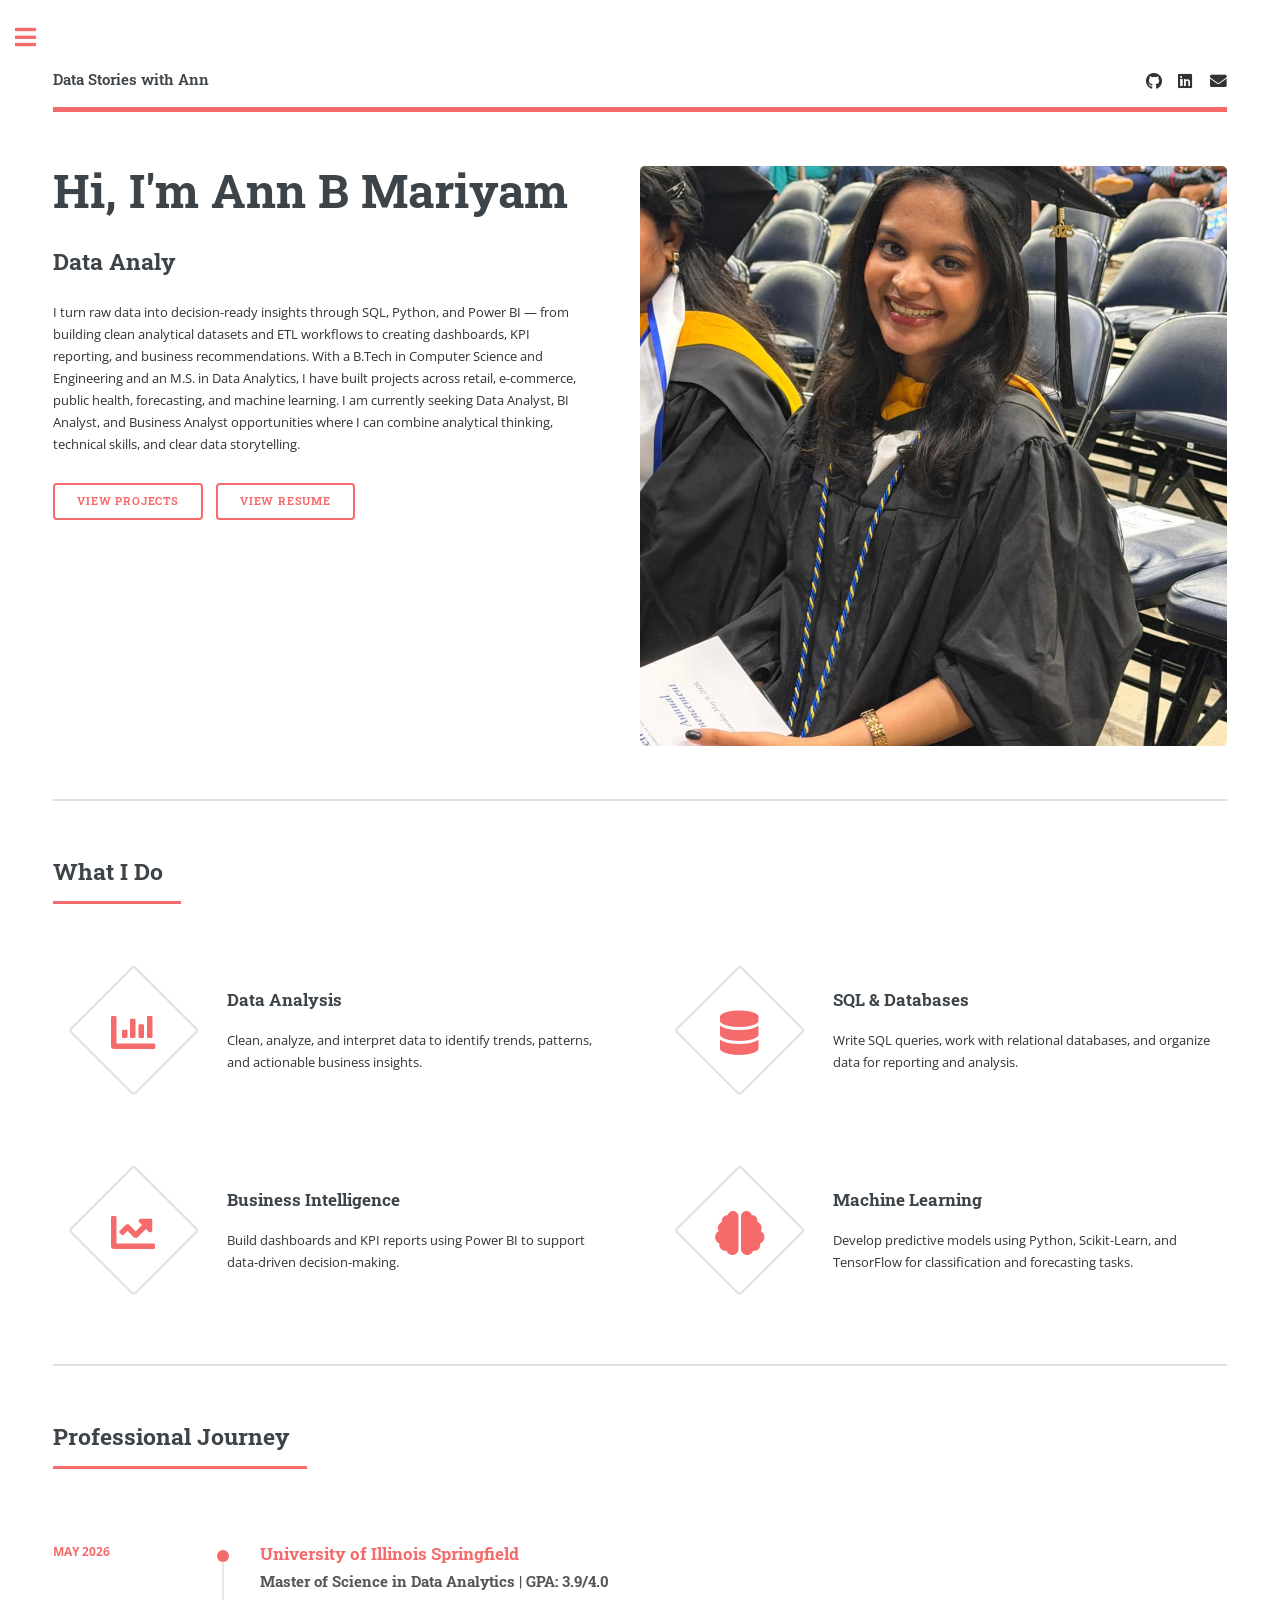
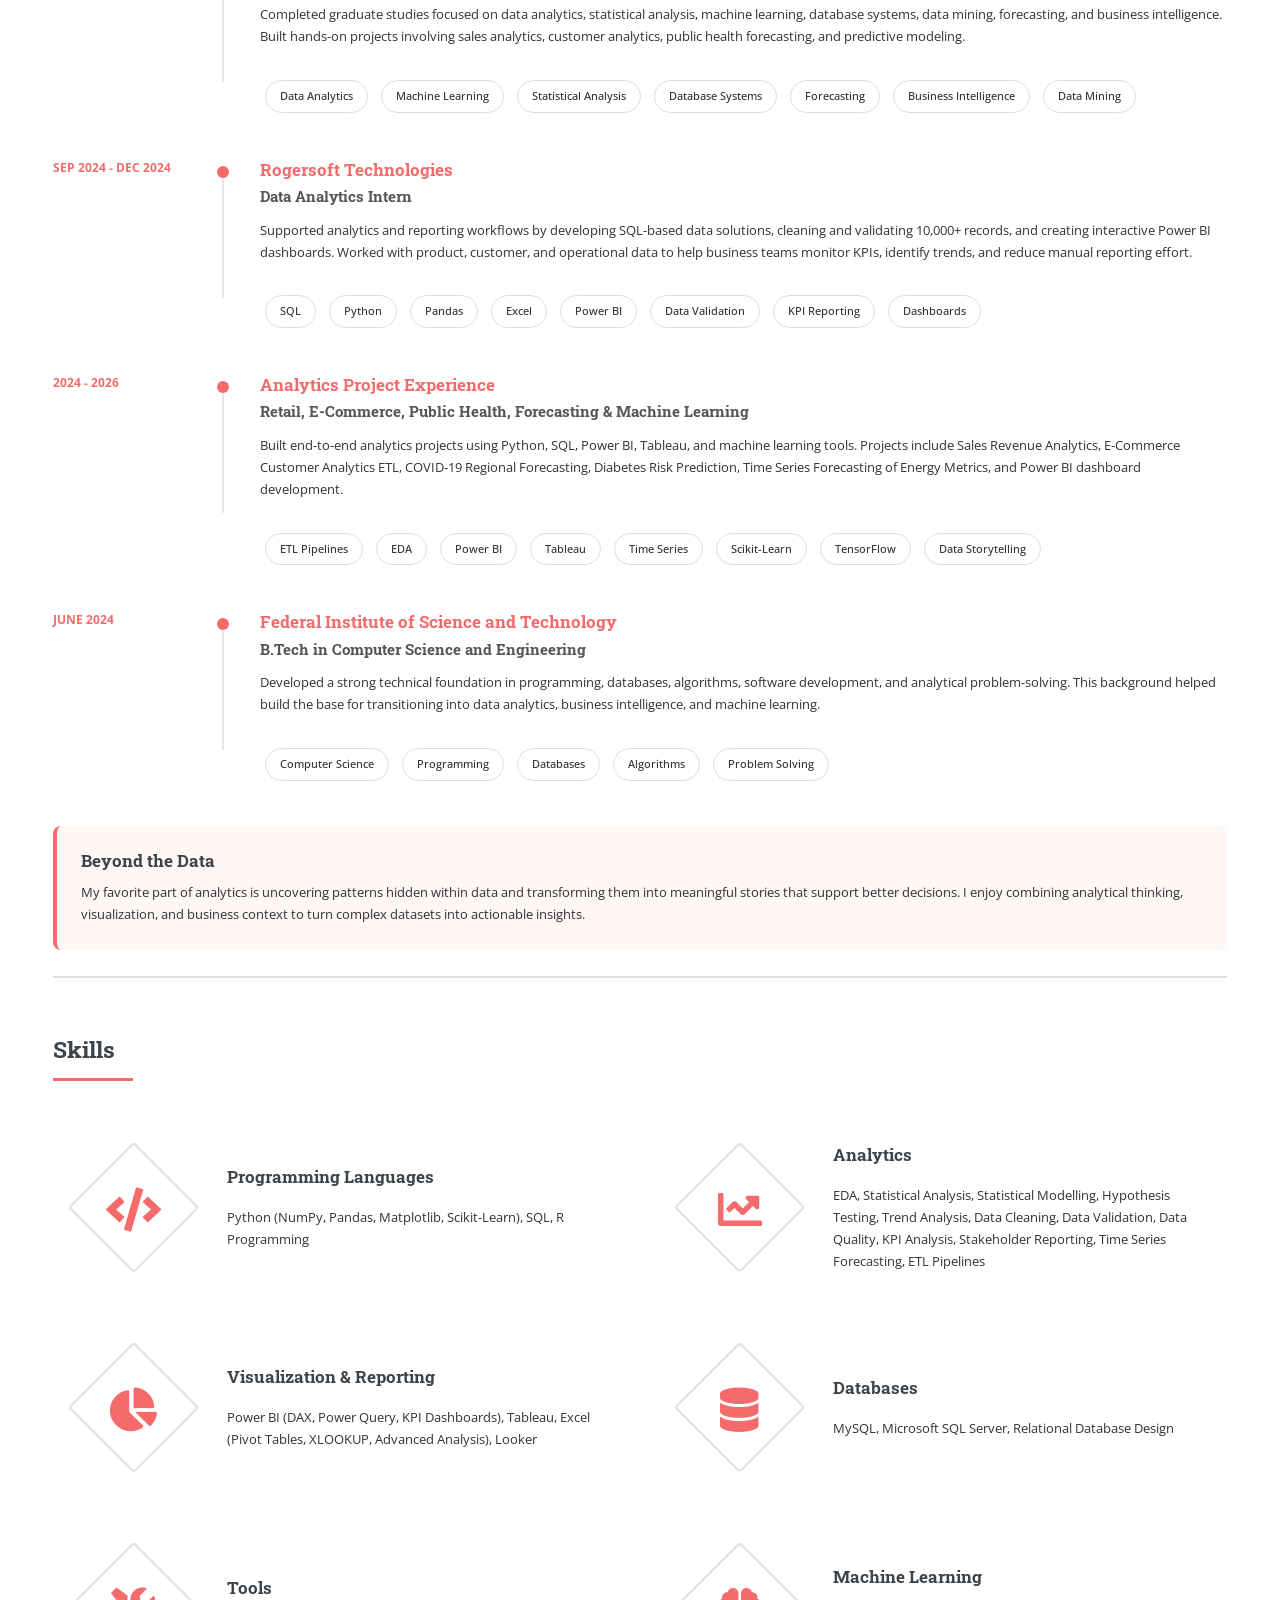
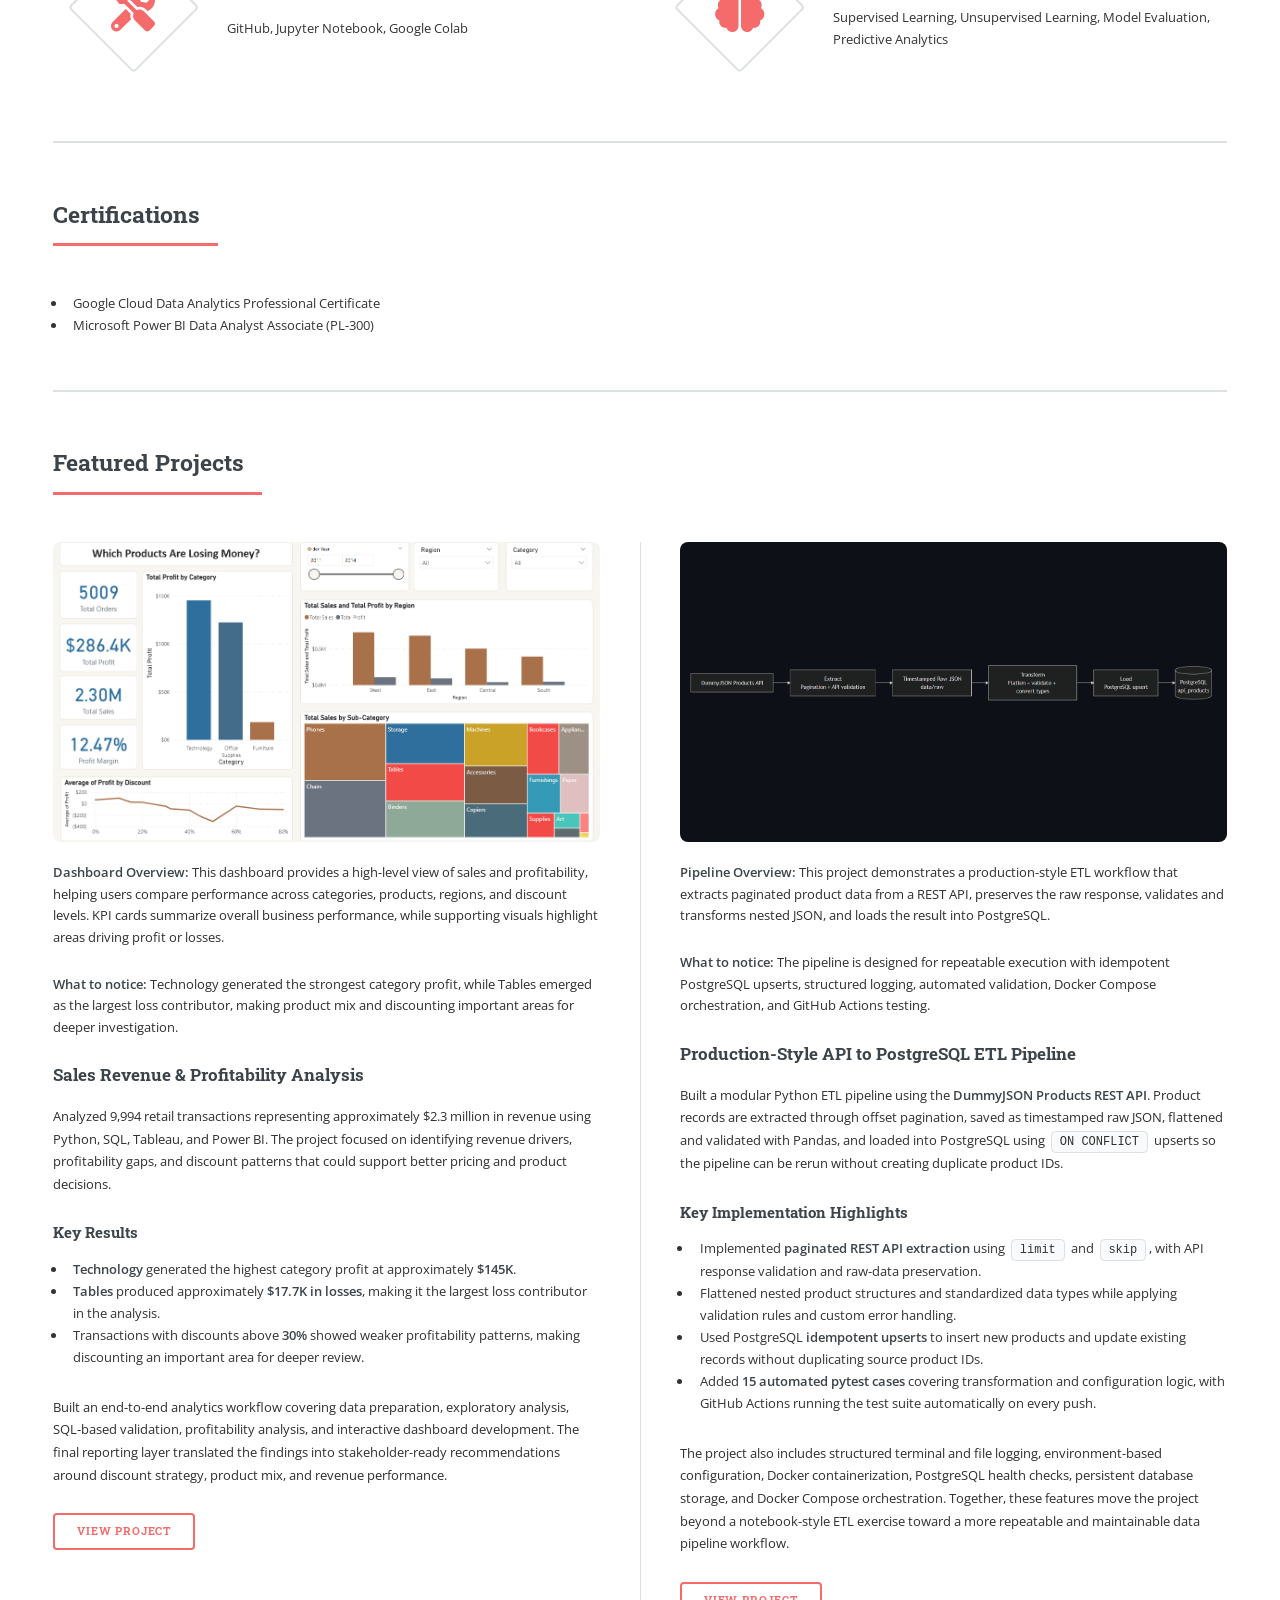
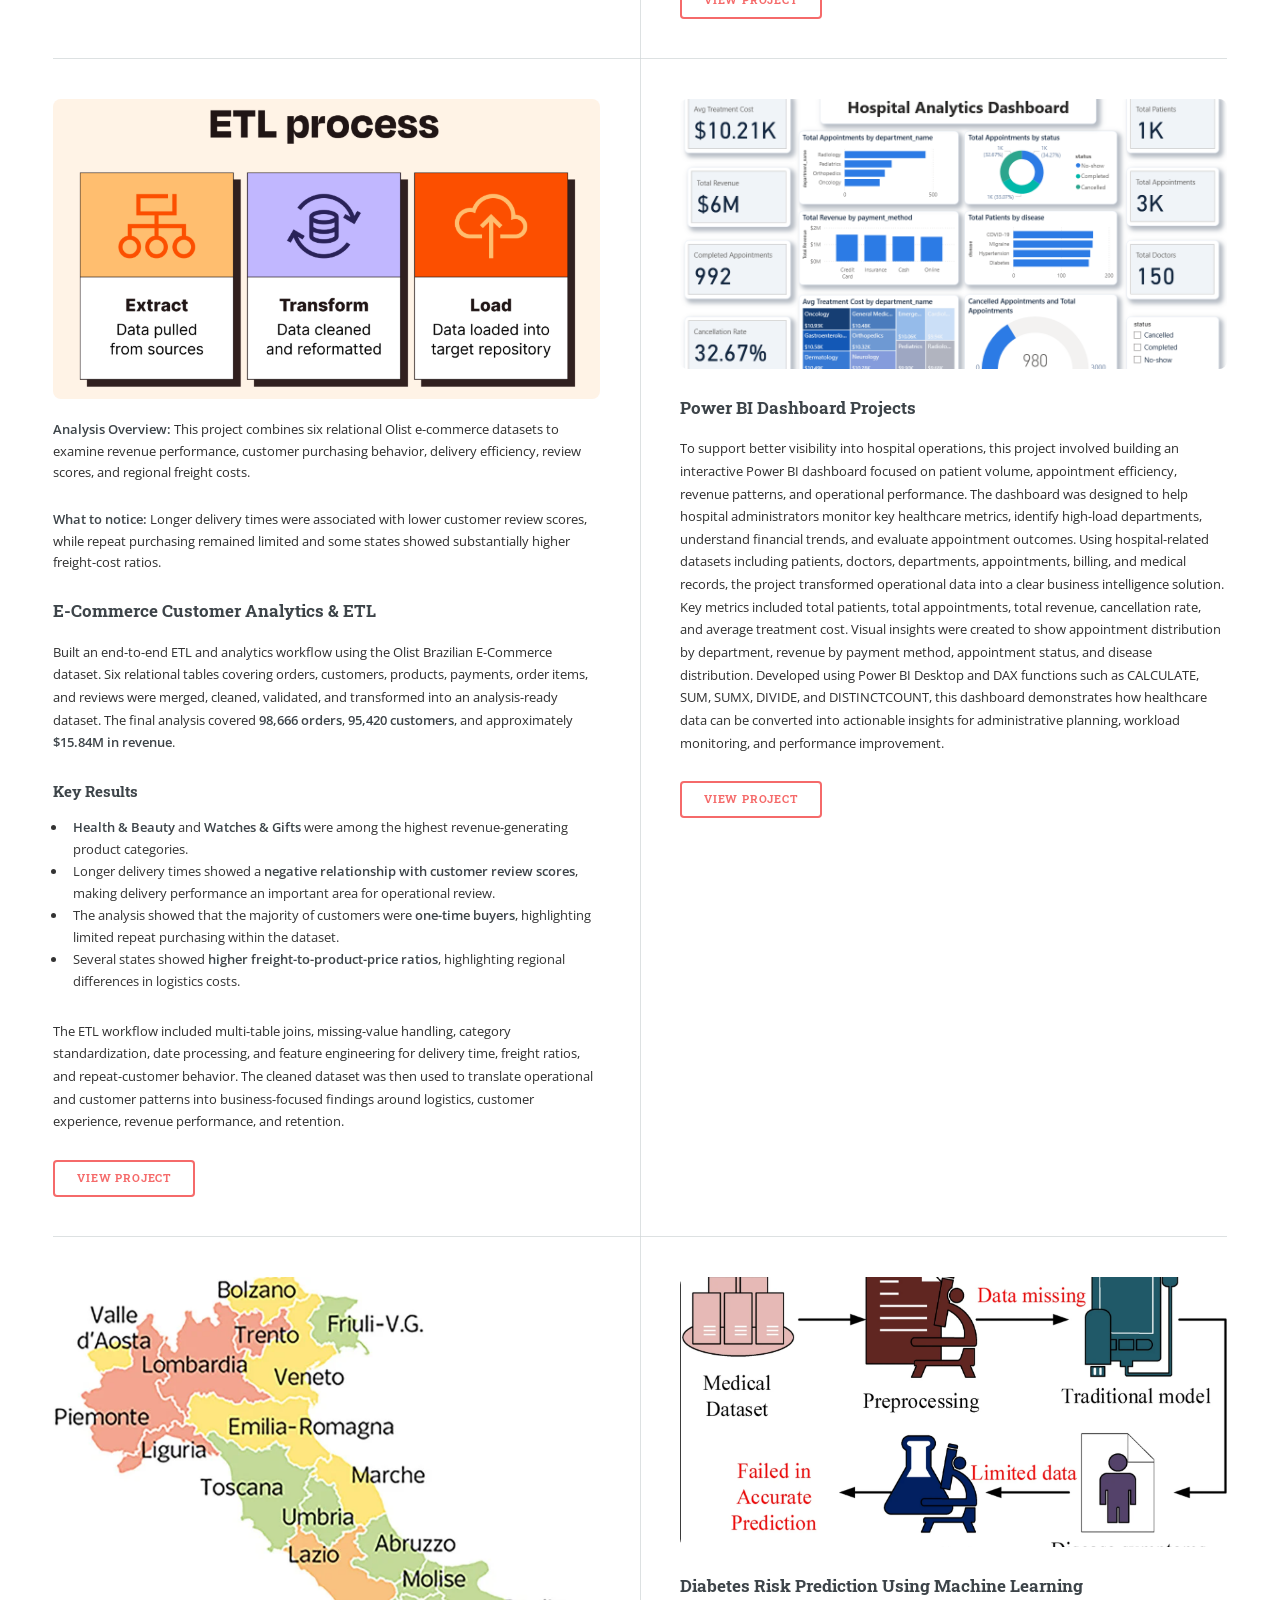
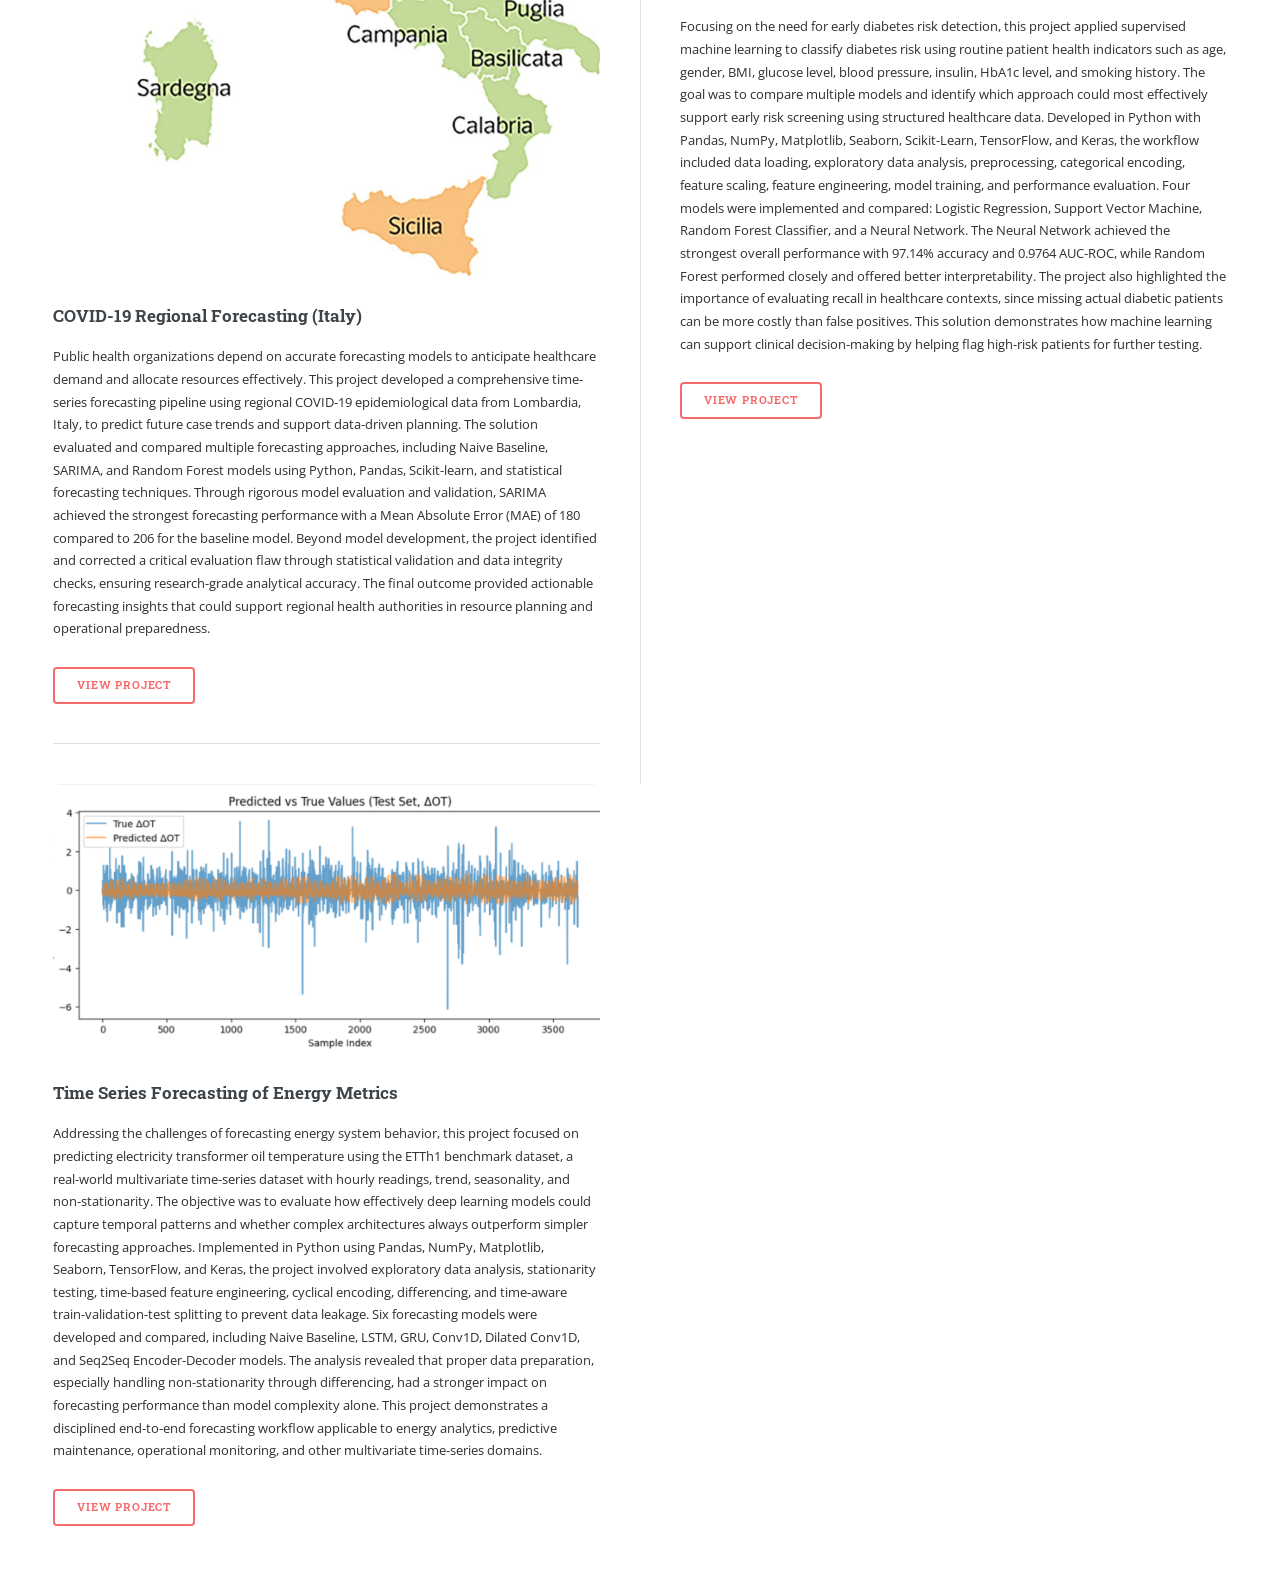
==== commit 632b8172: "Fix and expand ETL portfolio card" ====
--- a/index.html
+++ b/index.html
@@ -608,6 +608,104 @@
 							</article>
 
 
+
+							<!-- Production-Style ETL Pipeline -->
+							<article>
+
+								<a href="images/etl-pipeline-architecture.png" class="image">
+
+									<img
+										src="images/etl-pipeline-architecture.png"
+										alt="E-commerce API to PostgreSQL ETL Pipeline"
+										style="height:300px; object-fit:contain; background:#0d1117;"
+									/>
+
+								</a>
+
+								<p style="font-size:0.95em; margin-top:-0.5em;">
+									<strong>Pipeline Overview:</strong>
+									This project demonstrates a production-style ETL workflow that
+									extracts paginated product data from a REST API, preserves the raw
+									response, validates and transforms nested JSON, and loads the
+									result into PostgreSQL.
+								</p>
+
+								<p style="font-size:0.95em;">
+									<strong>What to notice:</strong>
+									The pipeline is designed for repeatable execution with idempotent
+									PostgreSQL upserts, structured logging, automated validation,
+									Docker Compose orchestration, and GitHub Actions testing.
+								</p>
+
+								<h3>
+									Production-Style API to PostgreSQL ETL Pipeline
+								</h3>
+
+								<p>
+									Built a modular Python ETL pipeline using the
+									<strong>DummyJSON Products REST API</strong>. Product records are
+									extracted through offset pagination, saved as timestamped raw JSON,
+									flattened and validated with Pandas, and loaded into PostgreSQL
+									using <code>ON CONFLICT</code> upserts so the pipeline can be
+									rerun without creating duplicate product IDs.
+								</p>
+
+								<h4>Key Implementation Highlights</h4>
+
+								<ul>
+
+									<li>
+										Implemented <strong>paginated REST API extraction</strong>
+										using <code>limit</code> and <code>skip</code>, with API
+										response validation and raw-data preservation.
+									</li>
+
+									<li>
+										Flattened nested product structures and standardized data
+										types while applying validation rules and custom error handling.
+									</li>
+
+									<li>
+										Used PostgreSQL <strong>idempotent upserts</strong> to insert
+										new products and update existing records without duplicating
+										source product IDs.
+									</li>
+
+									<li>
+										Added <strong>15 automated pytest cases</strong> covering
+										transformation and configuration logic, with GitHub Actions
+										running the test suite automatically on every push.
+									</li>
+
+								</ul>
+
+								<p>
+									The project also includes structured terminal and file logging,
+									environment-based configuration, Docker containerization,
+									PostgreSQL health checks, persistent database storage, and
+									Docker Compose orchestration. Together, these features move the
+									project beyond a notebook-style ETL exercise toward a more
+									repeatable and maintainable data pipeline workflow.
+								</p>
+
+								<ul class="actions">
+
+									<li>
+										<a
+											href="https://github.com/AnnBMariyam/ecommerce-pipeline-foundations"
+											class="button"
+										>
+											View Project
+										</a>
+									</li>
+
+								</ul>
+
+							</article>
+
+
+
+
 							<!-- E-Commerce Customer Analytics -->
 							<article>
 
@@ -703,50 +801,54 @@
 
 							</article>
 
+
+							<!-- Power BI -->
 							<article>
 
 								<a href="#" class="image">
 
 									<img
-										src="images/etl-pipeline-architecture.png"
-										alt="E-commerce API to PostgreSQL ETL Pipeline"
-										style="height:300px; object-fit:contain; background:#0d1117;"
+										src="images/hospital dashboard.png"
+										alt="Power BI Dashboards"
+										style="height:270px; object-fit:cover;"
 									/>
 
 								</a>
 
 								<h3>
-									Production-Style ETL Pipeline
+									Power BI Dashboard Projects
 								</h3>
 
 								<p>
-									Built a production-style ETL pipeline that extracts product data from the
-									DummyJSON Products API, validates and transforms nested JSON records,
-									and loads cleaned data into PostgreSQL using idempotent upserts.
-									The pipeline preserves raw JSON snapshots, applies data-quality checks,
-									and supports repeatable execution through Docker Compose.
-								</p><article>
-
-								<a href="#" class="image">
-
-							
-
-								<p>
-									<strong>Pipeline Snapshot:</strong> Paginated REST API extraction →
-									timestamped raw JSON storage → schema validation and flattening →
-									PostgreSQL load with <code>ON CONFLICT</code> upserts.
-								</p>
-
-								<p>
-									<strong>Tools:</strong> Python, Pandas, REST API, PostgreSQL, Docker,
-									Docker Compose, Pytest, GitHub Actions
-								</p>
+									To support better visibility into hospital operations,
+									this project involved building an interactive Power BI
+									dashboard focused on patient volume, appointment efficiency,
+									revenue patterns, and operational performance. The dashboard
+									was designed to help hospital administrators monitor key
+									healthcare metrics, identify high-load departments, understand
+									financial trends, and evaluate appointment outcomes.
+
+									Using hospital-related datasets including patients, doctors,
+									departments, appointments, billing, and medical records,
+									the project transformed operational data into a clear business
+									intelligence solution. Key metrics included total patients,
+									total appointments, total revenue, cancellation rate, and
+									average treatment cost. Visual insights were created to show
+									appointment distribution by department, revenue by payment
+									method, appointment status, and disease distribution.
+									Developed using Power BI Desktop and DAX functions such as
+									CALCULATE, SUM, SUMX, DIVIDE, and DISTINCTCOUNT, this dashboard
+									demonstrates how healthcare data can be converted into actionable
+									insights for administrative planning, workload monitoring,
+									and performance improvement.
+								</p>
+
 
 								<ul class="actions">
 
 									<li>
 										<a
-											href="https://github.com/AnnBMariyam/ecommerce-pipeline-foundations"
+											href="https://github.com/AnnBMariyam/Power-BI-dashboard-projects"
 											class="button"
 										>
 											View Project
@@ -756,6 +858,7 @@
 								</ul>
 
 							</article>
+
 							<!-- COVID Forecasting -->
 							<article>
 
@@ -933,62 +1036,6 @@
 							</article>
 
 
-							<!-- Power BI -->
-							<article>
-
-								<a href="#" class="image">
-
-									<img
-										src="images/hospital dashboard.png"
-										alt="Power BI Dashboards"
-										style="height:270px; object-fit:cover;"
-									/>
-
-								</a>
-
-								<h3>
-									Power BI Dashboard Projects
-								</h3>
-
-								<p>
-									To support better visibility into hospital operations,
-									this project involved building an interactive Power BI
-									dashboard focused on patient volume, appointment efficiency,
-									revenue patterns, and operational performance. The dashboard
-									was designed to help hospital administrators monitor key
-									healthcare metrics, identify high-load departments, understand
-									financial trends, and evaluate appointment outcomes.
-
-									Using hospital-related datasets including patients, doctors,
-									departments, appointments, billing, and medical records,
-									the project transformed operational data into a clear business
-									intelligence solution. Key metrics included total patients,
-									total appointments, total revenue, cancellation rate, and
-									average treatment cost. Visual insights were created to show
-									appointment distribution by department, revenue by payment
-									method, appointment status, and disease distribution.
-									Developed using Power BI Desktop and DAX functions such as
-									CALCULATE, SUM, SUMX, DIVIDE, and DISTINCTCOUNT, this dashboard
-									demonstrates how healthcare data can be converted into actionable
-									insights for administrative planning, workload monitoring,
-									and performance improvement.
-								</p>
-
-
-								<ul class="actions">
-
-									<li>
-										<a
-											href="https://github.com/AnnBMariyam/Power-BI-dashboard-projects"
-											class="button"
-										>
-											View Project
-										</a>
-									</li>
-
-								</ul>
-
-							</article>
 
 						</div>
 
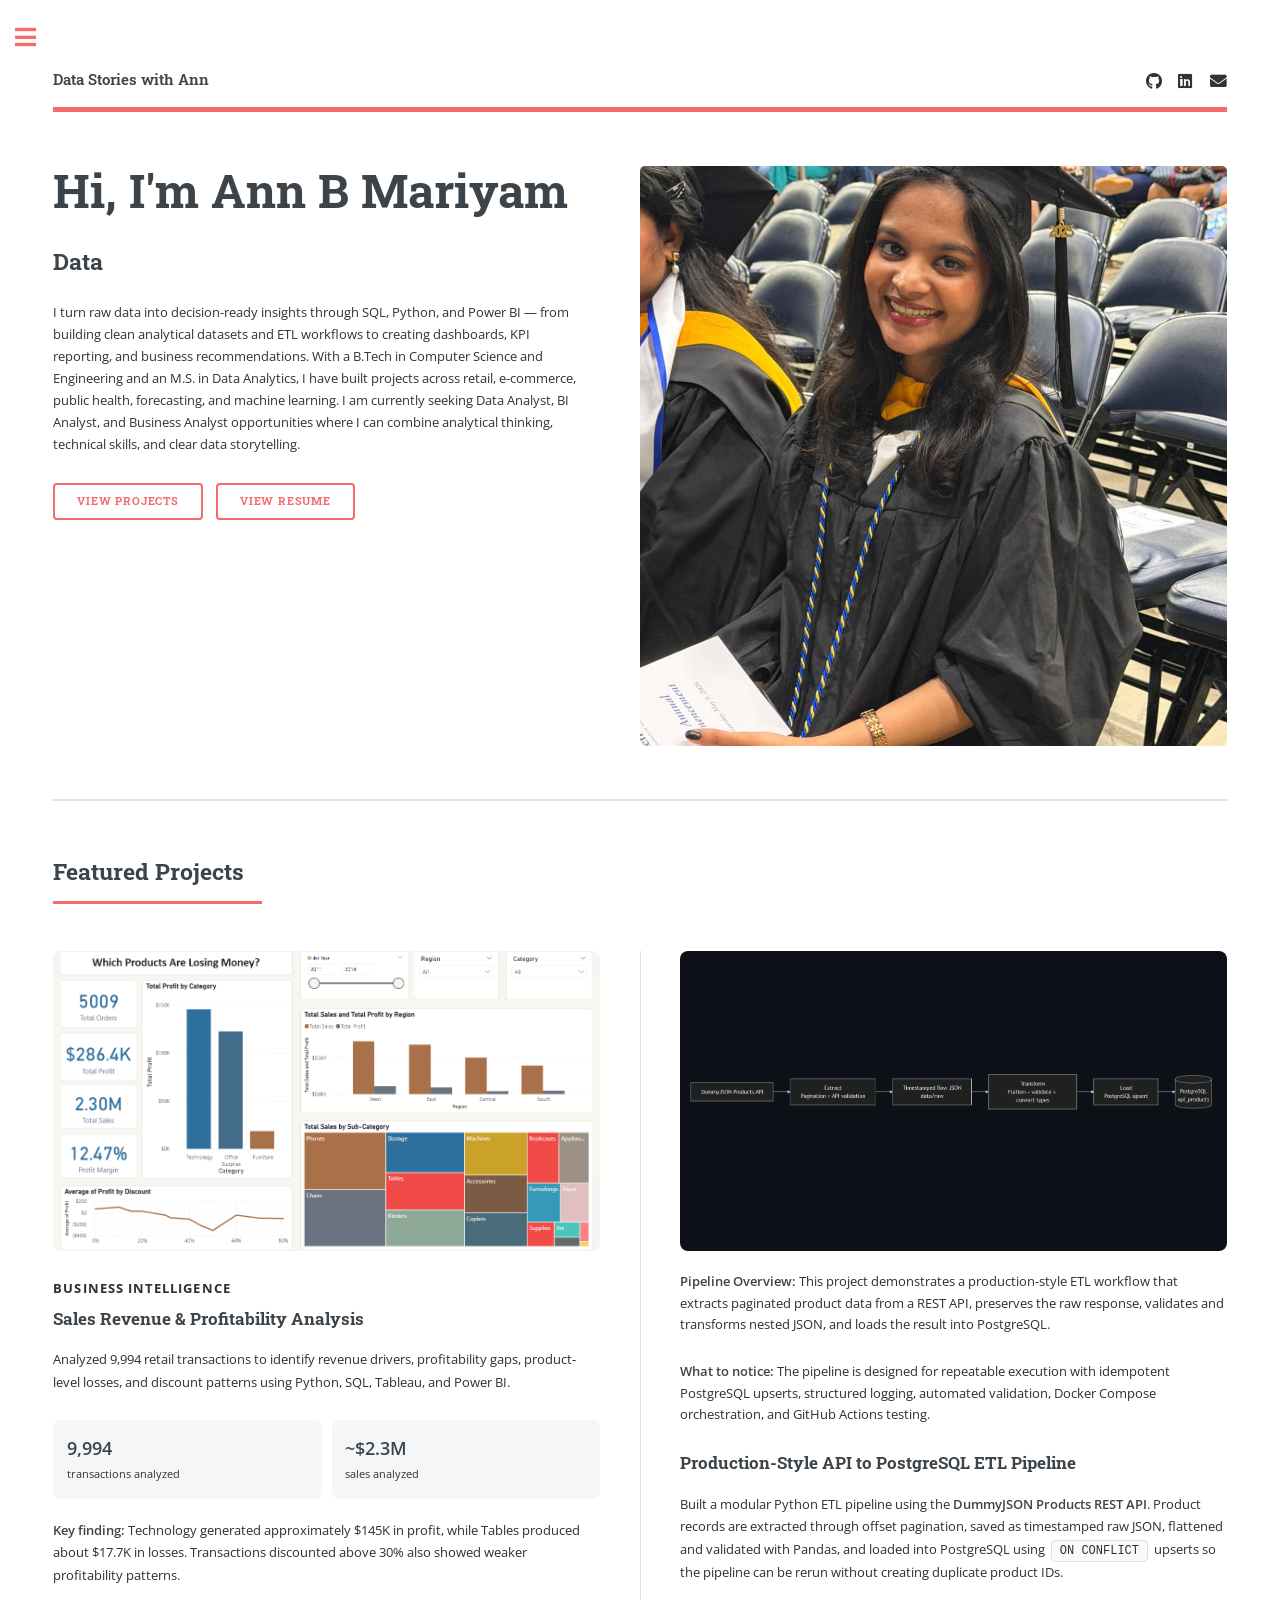
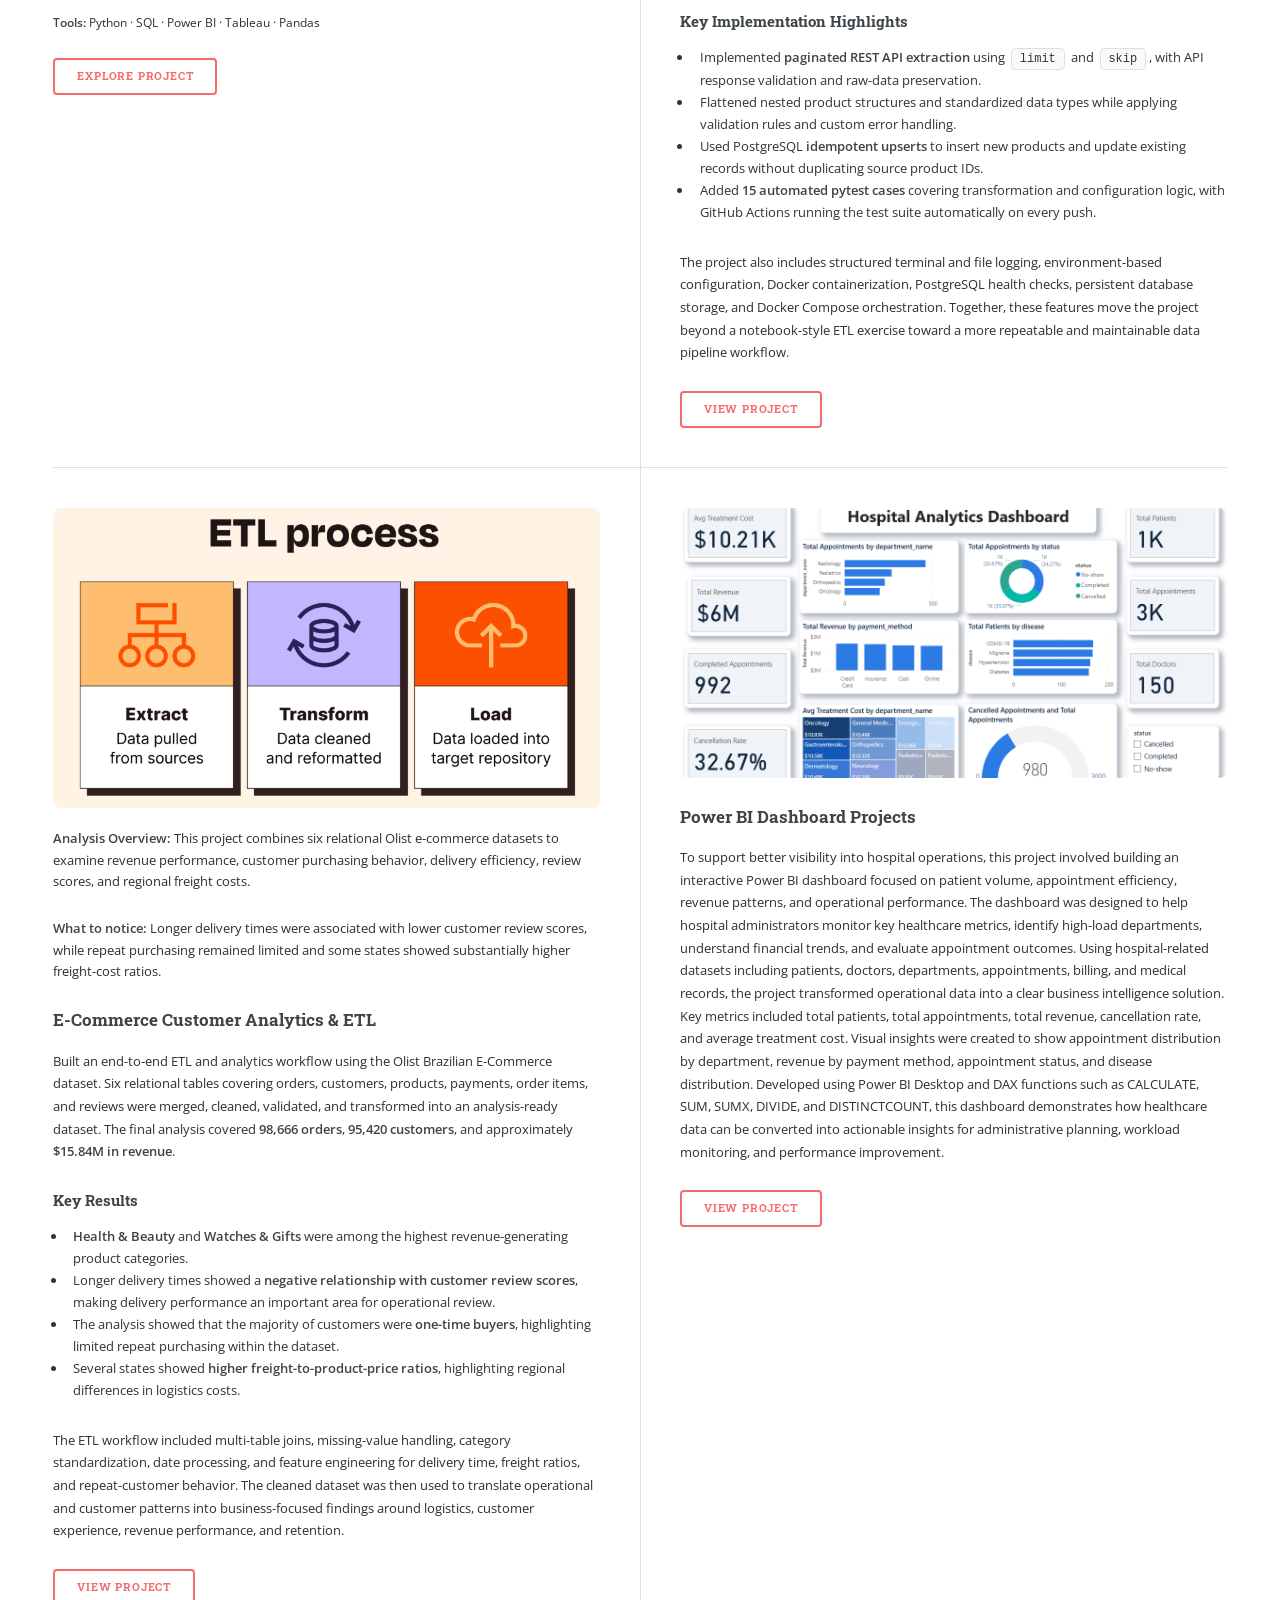
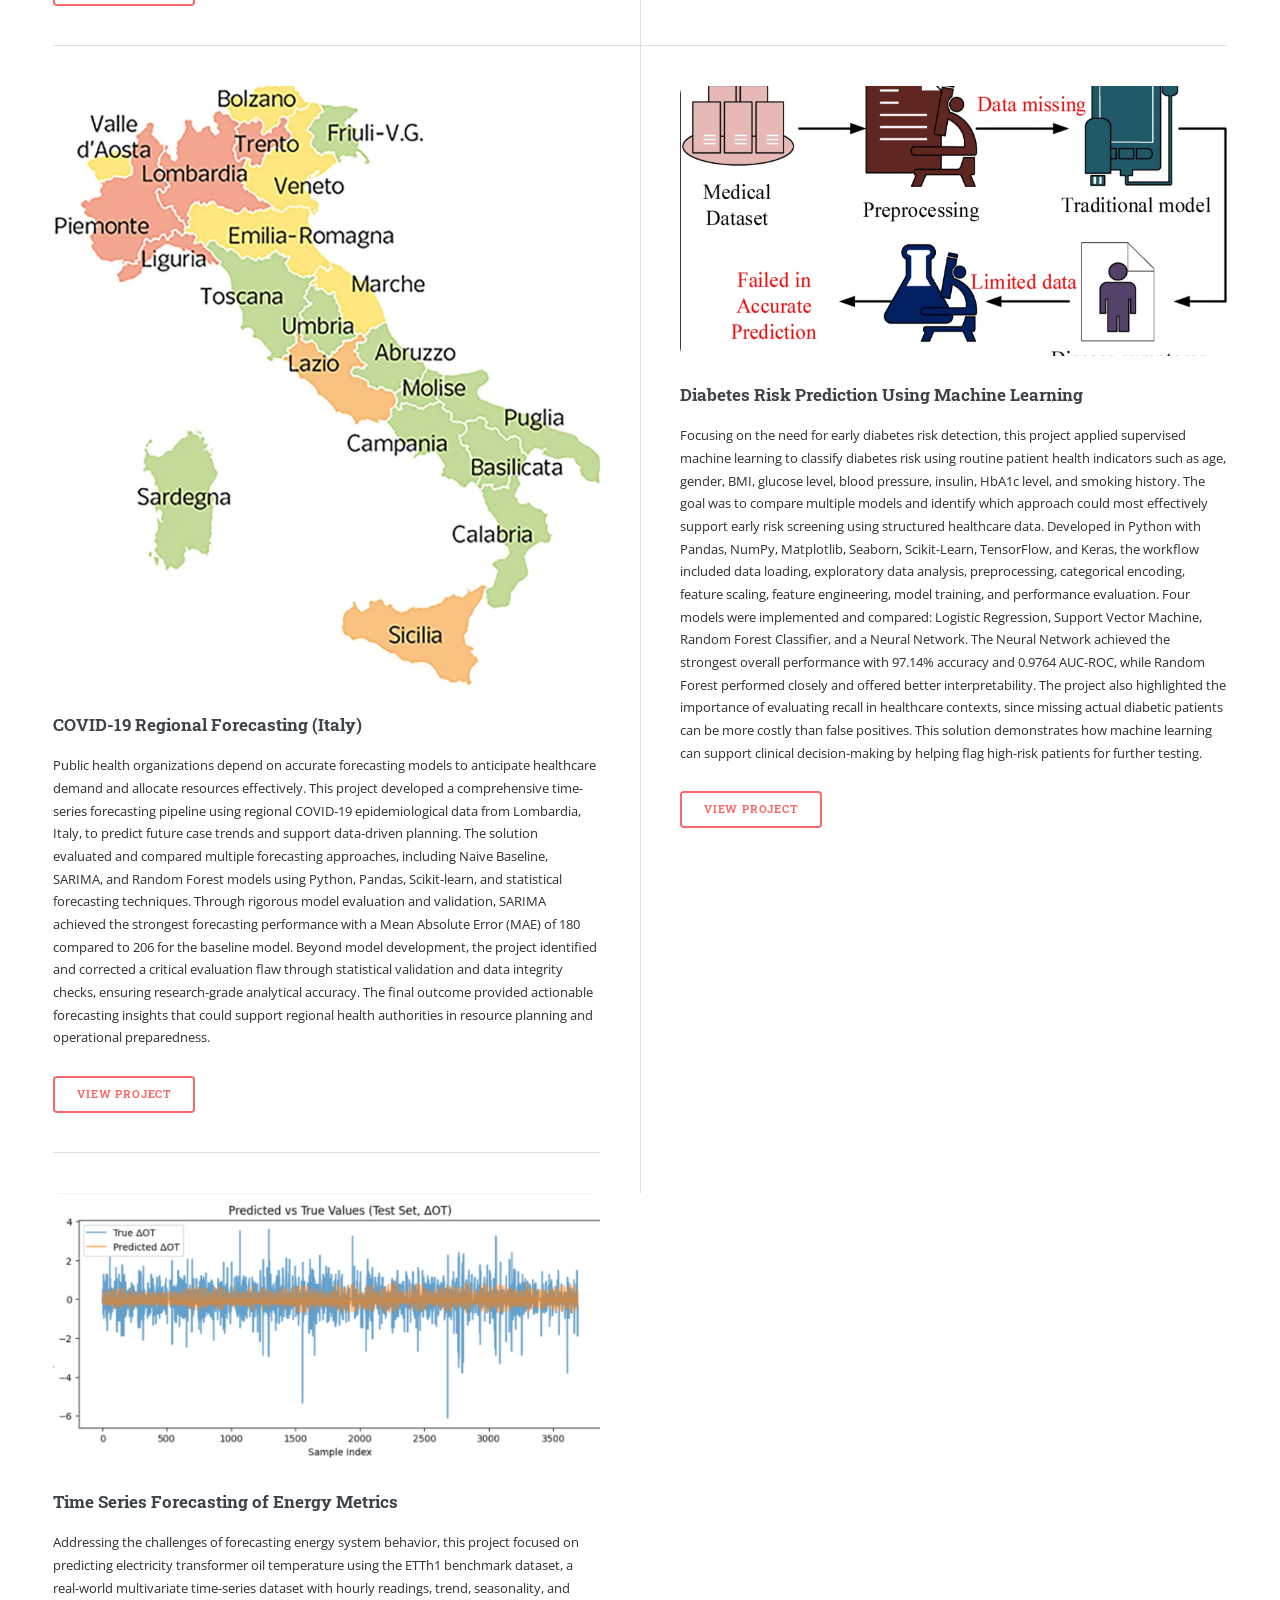
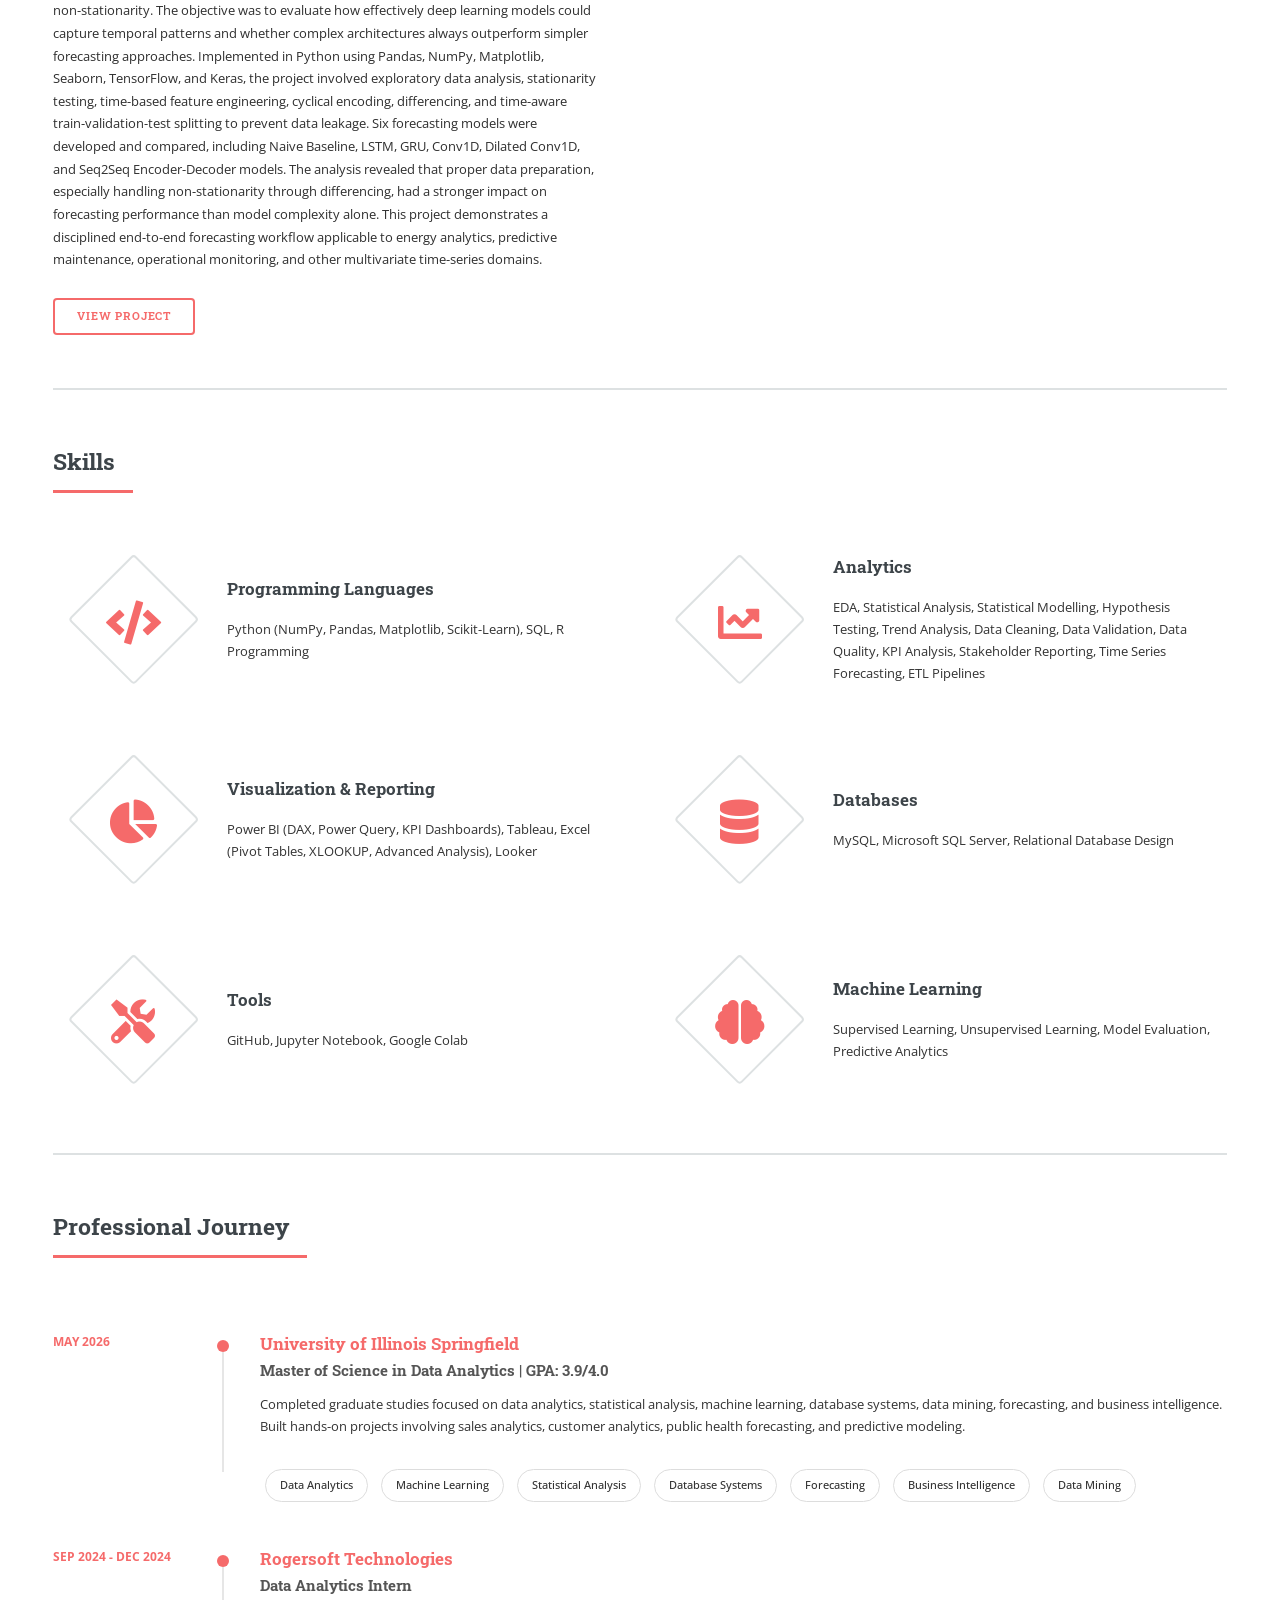
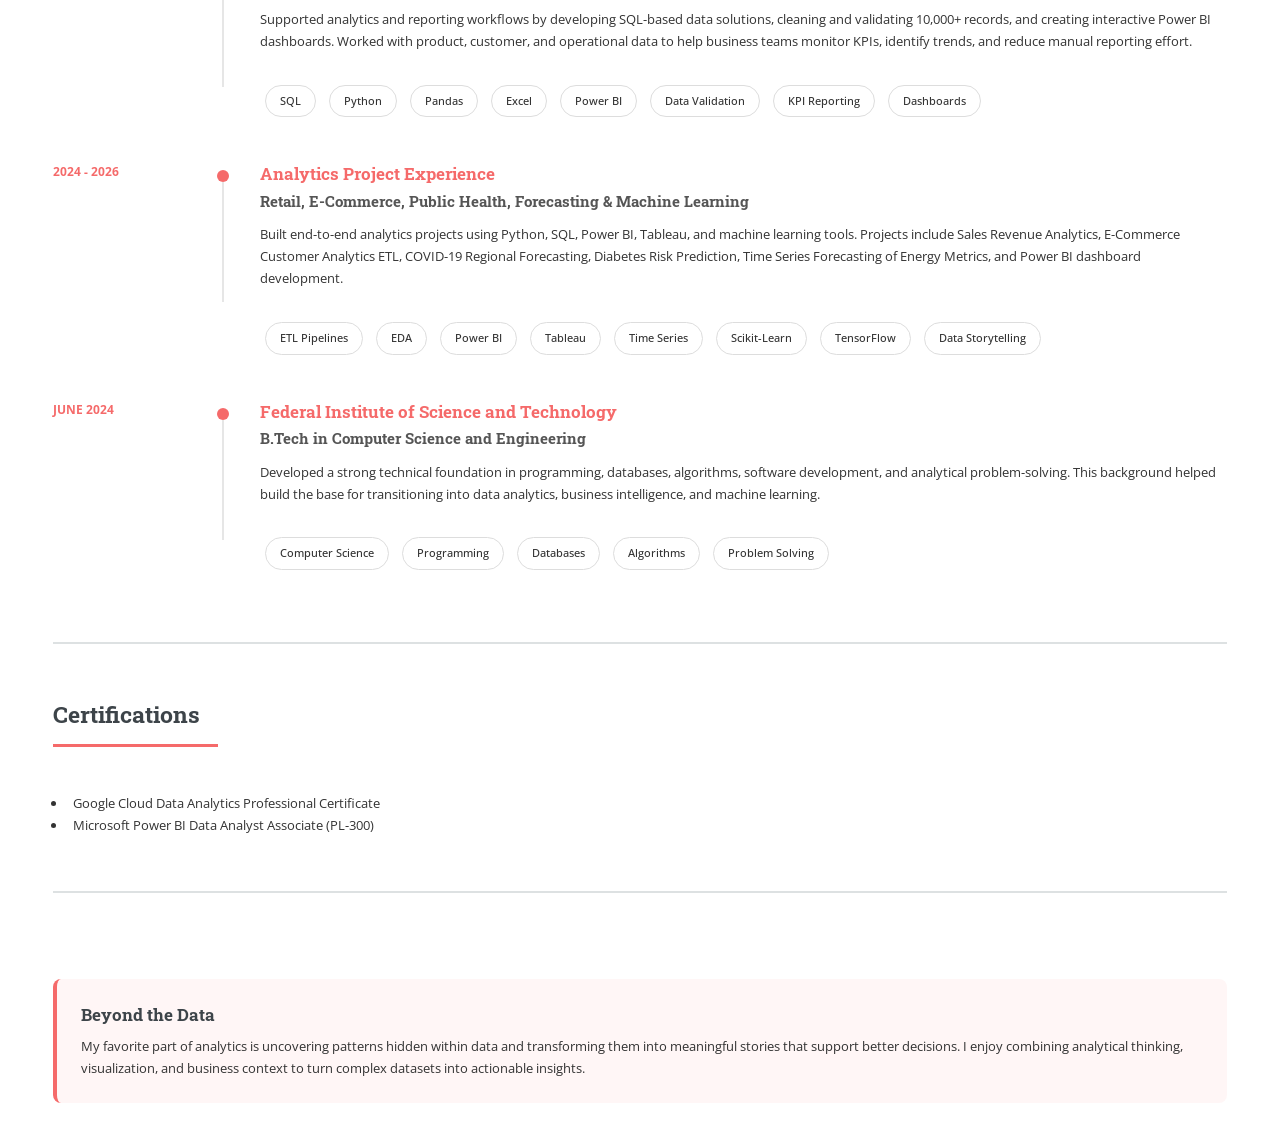
==== commit a3f621e0: "Reorder portfolio and simplify sales project card" ====
--- a/index.html
+++ b/index.html
@@ -1,1269 +1,1306 @@
 <!DOCTYPE HTML>
 <!--
-	Editorial by HTML5 UP
-	html5up.net | @ajlkn
-	Free for personal and commercial use under the CCA 3.0 license (html5up.net/license)
+    Editorial by HTML5 UP
+    html5up.net | @ajlkn
+    Free for personal and commercial use under the CCA 3.0 license (html5up.net/license)
 -->
 <html>
-	<head>
-		<title>Data Stories with Ann</title>
-		<meta charset="utf-8" />
-		<meta name="viewport" content="width=device-width, initial-scale=1, user-scalable=no" />
-		<link rel="stylesheet" href="assets/css/main.css" />
-	</head>
-
-	<body class="is-preload">
-
-		<!-- Wrapper -->
-		<div id="wrapper">
-
-			<!-- Main -->
-			<div id="main">
-				<div class="inner">
-
-					<!-- Header -->
-					<header id="header">
-						<a href="index.html" class="logo">
-							<strong>Data Stories with Ann</strong>
+    <head>
+        <title>Data Stories with Ann</title>
+        <meta charset="utf-8" />
+        <meta name="viewport" content="width=device-width, initial-scale=1, user-scalable=no" />
+        <link rel="stylesheet" href="assets/css/main.css" />
+    </head>
+
+    <body class="is-preload">
+
+        <!-- Wrapper -->
+        <div id="wrapper">
+
+            <!-- Main -->
+            <div id="main">
+                <div class="inner">
+
+                    <!-- Header -->
+                    <header id="header">
+
+                        <a href="index.html" class="logo">
+                            <strong>Data Stories with Ann</strong>
+                        </a>
+
+                        <ul class="icons">
+
+                            <li>
+                                <a href="https://github.com/AnnBMariyam" class="icon brands fa-github">
+                                    <span class="label">GitHub</span>
+                                </a>
+                            </li>
+
+                            <li>
+                                <a
+                                    href="https://www.linkedin.com/in/ann-b-mariyam-a238a7275"
+                                    class="icon brands fa-linkedin"
+                                >
+                                    <span class="label">LinkedIn</span>
+                                </a>
+                            </li>
+
+                            <li>
+                                <a
+                                    href="mailto:annbijumariyam02@gmail.com"
+                                    class="icon solid fa-envelope"
+                                >
+                                    <span class="label">Email</span>
+                                </a>
+                            </li>
+
+                        </ul>
+
+                    </header>
+
+
+                    <!-- Hero / Banner -->
+                    <section id="banner">
+
+                        <div class="content">
+
+                            <header>
+
+                                <h1>Hi, I'm Ann B Mariyam</h1>
+
+                                <h2>
+                                    <span id="typing"></span>
+                                </h2>
+
+                            </header>
+
+                            <p>
+                                I turn raw data into decision-ready insights through SQL, Python, and Power BI —
+                                from building clean analytical datasets and ETL workflows to creating dashboards,
+                                KPI reporting, and business recommendations. With a B.Tech in Computer Science
+                                and Engineering and an M.S. in Data Analytics, I have built projects across retail,
+                                e-commerce, public health, forecasting, and machine learning. I am currently seeking
+                                Data Analyst, BI Analyst, and Business Analyst opportunities where I can combine
+                                analytical thinking, technical skills, and clear data storytelling.
+                            </p>
+
+                            <ul class="actions">
+
+                                <li>
+                                    <a href="#projects" class="button big">
+                                        View Projects
+                                    </a>
+                                </li>
+
+                                <li>
+                                    <a href="resume.pdf" class="button big">
+                                        View Resume
+                                    </a>
+                                </li>
+
+                            </ul>
+
+                        </div>
+
+                        <span class="image object">
+
+                            <img
+                                src="images/pic10.jpeg"
+                                alt=""
+                                style="height:580px; object-fit:cover;"
+                            />
+
+                        </span>
+
+                    </section>
+
+
+                    <!-- Featured Projects -->
+                    <section>
+
+                        <header class="major">
+                            <h2 id="projects">Featured Projects</h2>
+                        </header>
+
+                        <div class="posts">
+
+					<!-- Sales Revenue -->
+					<article>
+
+						<a href="images/pic12.png" class="image">
+							<img
+								src="images/pic12.png"
+								alt="Sales Revenue Analytics Power BI Dashboard"
+								style="height:300px; object-fit:cover;"
+							/>
 						</a>
 
-						<ul class="icons">
+						<p style="
+							color:#f56a6a;
+							font-weight:700;
+							text-transform:uppercase;
+							letter-spacing:0.08em;
+							margin-bottom:0.5em;
+						">
+							Business Intelligence
+						</p>
+
+						<h3>
+							Sales Revenue & Profitability Analysis
+						</h3>
+
+						<p>
+							Analyzed 9,994 retail transactions to identify revenue drivers,
+							profitability gaps, product-level losses, and discount patterns
+							using Python, SQL, Tableau, and Power BI.
+						</p>
+
+						<div style="
+							display:grid;
+							grid-template-columns:repeat(2, 1fr);
+							gap:0.75em;
+							margin:1.5em 0;
+						">
+
+							<div style="
+								padding:1em;
+								background:#f5f6f7;
+								border-radius:8px;
+							">
+								<strong style="font-size:1.35em;">
+									9,994
+								</strong>
+								<br>
+								<span style="font-size:0.85em;">
+									transactions analyzed
+								</span>
+							</div>
+
+							<div style="
+								padding:1em;
+								background:#f5f6f7;
+								border-radius:8px;
+							">
+								<strong style="font-size:1.35em;">
+									~$2.3M
+								</strong>
+								<br>
+								<span style="font-size:0.85em;">
+									sales analyzed
+								</span>
+							</div>
+
+						</div>
+
+						<p>
+							<strong>Key finding:</strong>
+							Technology generated approximately $145K in profit,
+							while Tables produced about $17.7K in losses.
+							Transactions discounted above 30% also showed weaker
+							profitability patterns.
+						</p>
+
+						<p style="font-size:0.9em;">
+							<strong>Tools:</strong>
+							Python · SQL · Power BI · Tableau · Pandas
+						</p>
+
+						<ul class="actions">
+
 							<li>
-								<a href="https://github.com/AnnBMariyam" class="icon brands fa-github">
-									<span class="label">GitHub</span>
+								<a
+									href="https://github.com/AnnBMariyam/Sales-Revenue-Analytics"
+									class="button"
+								>
+									Explore Project
 								</a>
 							</li>
 
-							<li>
-								<a href="https://www.linkedin.com/in/ann-b-mariyam-a238a7275"
-								   class="icon brands fa-linkedin">
-									<span class="label">LinkedIn</span>
-								</a>
-							</li>
-
-							<li>
-								<a href="mailto:annbijumariyam02@gmail.com"
-								   class="icon solid fa-envelope">
-									<span class="label">Email</span>
-								</a>
-							</li>
 						</ul>
-					</header>
-
-
-					<!-- Banner -->
-					<section id="banner">
-
-						<div class="content">
-
-							<header>
-								<h1>Hi, I'm Ann B Mariyam</h1>
-
-								<h2>
-									<span id="typing"></span>
-								</h2>
-							</header>
-
-							<p>
-								I turn raw data into decision-ready insights through SQL, Python, and Power BI —
-								from building clean analytical datasets and ETL workflows to creating dashboards,
-								KPI reporting, and business recommendations. With a B.Tech in Computer Science
-								and Engineering and an M.S. in Data Analytics, I have built projects across retail,
-								e-commerce, public health, forecasting, and machine learning. I am currently seeking
-								Data Analyst, BI Analyst, and Business Analyst opportunities where I can combine
-								analytical thinking, technical skills, and clear data storytelling.
-							</p>
-
-							<ul class="actions">
-								<li>
-									<a href="#projects" class="button big">View Projects</a>
-								</li>
-
-								<li>
-									<a href="resume.pdf" class="button big">View Resume</a>
-								</li>
-							</ul>
-
-						</div>
-
-						<span class="image object">
-							<img
-								src="images/pic10.jpeg"
-								alt=""
-								style="height:580px; object-fit:cover;"
-							/>
-						</span>
-
-					</section>
-
-
-					<!-- What I Do -->
-					<section>
-
-						<header class="major">
-							<h2>What I Do</h2>
-						</header>
-
-						<div class="features">
-
-							<article>
-								<span class="icon solid fa-chart-bar"></span>
-
-								<div class="content">
-									<h3>Data Analysis</h3>
-
-									<p>
-										Clean, analyze, and interpret data to identify trends,
-										patterns, and actionable business insights.
-									</p>
-								</div>
-							</article>
-
-
-							<article>
-								<span class="icon solid fa-database"></span>
-
-								<div class="content">
-									<h3>SQL & Databases</h3>
-
-									<p>
-										Write SQL queries, work with relational databases,
-										and organize data for reporting and analysis.
-									</p>
-								</div>
-							</article>
-
-
-							<article>
-								<span class="icon solid fa-chart-line"></span>
-
-								<div class="content">
-									<h3>Business Intelligence</h3>
-
-									<p>
-										Build dashboards and KPI reports using Power BI
-										to support data-driven decision-making.
-									</p>
-								</div>
-							</article>
-
-
-							<article>
-								<span class="icon solid fa-brain"></span>
-
-								<div class="content">
-									<h3>Machine Learning</h3>
-
-									<p>
-										Develop predictive models using Python,
-										Scikit-Learn, and TensorFlow for classification
-										and forecasting tasks.
-									</p>
-								</div>
-							</article>
-
-						</div>
-
-					</section>
-
-
-					<!-- Professional Journey -->
-					<section id="about">
-
-						<header class="major">
-							<h2>Professional Journey</h2>
-						</header>
-
-						<div class="timeline">
-
-
-							<!-- UIS -->
-							<div class="timeline-item">
-
-								<div class="timeline-date">MAY 2026</div>
-
-								<div class="timeline-dot"></div>
-
-								<div class="timeline-content">
-
-									<h3>University of Illinois Springfield</h3>
-
-									<h4>
-										Master of Science in Data Analytics | GPA: 3.9/4.0
-									</h4>
-
-									<p>
-										Completed graduate studies focused on data analytics,
-										statistical analysis, machine learning, database systems,
-										data mining, forecasting, and business intelligence.
-										Built hands-on projects involving sales analytics,
-										customer analytics, public health forecasting,
-										and predictive modeling.
-									</p>
-
-									<div class="tags">
-										<span>Data Analytics</span>
-										<span>Machine Learning</span>
-										<span>Statistical Analysis</span>
-										<span>Database Systems</span>
-										<span>Forecasting</span>
-										<span>Business Intelligence</span>
-										<span>Data Mining</span>
-									</div>
-
-								</div>
-
-							</div>
-
-
-							<!-- Rogersoft -->
-							<div class="timeline-item">
-
-								<div class="timeline-date">
-									SEP 2024 - DEC 2024
-								</div>
-
-								<div class="timeline-dot"></div>
-
-								<div class="timeline-content">
-
-									<h3>Rogersoft Technologies</h3>
-
-									<h4>Data Analytics Intern</h4>
-
-									<p>
-										Supported analytics and reporting workflows by developing
-										SQL-based data solutions, cleaning and validating 10,000+
-										records, and creating interactive Power BI dashboards.
-										Worked with product, customer, and operational data to help
-										business teams monitor KPIs, identify trends, and reduce
-										manual reporting effort.
-									</p>
-
-									<div class="tags">
-										<span>SQL</span>
-										<span>Python</span>
-										<span>Pandas</span>
-										<span>Excel</span>
-										<span>Power BI</span>
-										<span>Data Validation</span>
-										<span>KPI Reporting</span>
-										<span>Dashboards</span>
-									</div>
-
-								</div>
-
-							</div>
-
-
-							<!-- Analytics Projects -->
-							<div class="timeline-item">
-
-								<div class="timeline-date">
-									2024 - 2026
-								</div>
-
-								<div class="timeline-dot"></div>
-
-								<div class="timeline-content">
-
-									<h3>Analytics Project Experience</h3>
-
-									<h4>
-										Retail, E-Commerce, Public Health,
-										Forecasting & Machine Learning
-									</h4>
-
-									<p>
-										Built end-to-end analytics projects using Python,
-										SQL, Power BI, Tableau, and machine learning tools.
-										Projects include Sales Revenue Analytics,
-										E-Commerce Customer Analytics ETL,
-										COVID-19 Regional Forecasting,
-										Diabetes Risk Prediction,
-										Time Series Forecasting of Energy Metrics,
-										and Power BI dashboard development.
-									</p>
-
-									<div class="tags">
-										<span>ETL Pipelines</span>
-										<span>EDA</span>
-										<span>Power BI</span>
-										<span>Tableau</span>
-										<span>Time Series</span>
-										<span>Scikit-Learn</span>
-										<span>TensorFlow</span>
-										<span>Data Storytelling</span>
-									</div>
-
-								</div>
-
-							</div>
-
-
-							<!-- FISAT -->
-							<div class="timeline-item">
-
-								<div class="timeline-date">
-									JUNE 2024
-								</div>
-
-								<div class="timeline-dot"></div>
-
-								<div class="timeline-content">
-
-									<h3>
-										Federal Institute of Science and Technology
-									</h3>
-
-									<h4>
-										B.Tech in Computer Science and Engineering
-									</h4>
-
-									<p>
-										Developed a strong technical foundation in programming,
-										databases, algorithms, software development, and analytical
-										problem-solving. This background helped build the base for
-										transitioning into data analytics, business intelligence,
-										and machine learning.
-									</p>
-
-									<div class="tags">
-										<span>Computer Science</span>
-										<span>Programming</span>
-										<span>Databases</span>
-										<span>Algorithms</span>
-										<span>Problem Solving</span>
-									</div>
-
-								</div>
-
-							</div>
-
-						</div>
-
-
-						<div class="beyond-data">
-
-							<h3>Beyond the Data</h3>
-
-							<p>
-								My favorite part of analytics is uncovering patterns hidden
-								within data and transforming them into meaningful stories that
-								support better decisions. I enjoy combining analytical thinking,
-								visualization, and business context to turn complex datasets
-								into actionable insights.
-							</p>
-
-						</div>
-
-					</section>
-
-
-					<!-- Skills -->
-					<section id="skills">
-
-						<header class="major">
-							<h2>Skills</h2>
-						</header>
-
-						<div class="features">
-
-
-							<article>
-
-								<span class="icon solid fa-code"></span>
-
-								<div class="content">
-
-									<h3>Programming Languages</h3>
-
-									<p>
-										Python (NumPy, Pandas, Matplotlib, Scikit-Learn),
-										SQL, R Programming
-									</p>
-
-								</div>
-
-							</article>
-
-
-							<article>
-
-								<span class="icon solid fa-chart-line"></span>
-
-								<div class="content">
-
-									<h3>Analytics</h3>
-
-									<p>
-										EDA, Statistical Analysis, Statistical Modelling,
-										Hypothesis Testing, Trend Analysis, Data Cleaning,
-										Data Validation, Data Quality, KPI Analysis,
-										Stakeholder Reporting, Time Series Forecasting,
-										ETL Pipelines
-									</p>
-
-								</div>
-
-							</article>
-
-
-							<article>
-
-								<span class="icon solid fa-chart-pie"></span>
-
-								<div class="content">
-
-									<h3>Visualization & Reporting</h3>
-
-									<p>
-										Power BI (DAX, Power Query, KPI Dashboards),
-										Tableau, Excel (Pivot Tables, XLOOKUP,
-										Advanced Analysis), Looker
-									</p>
-
-								</div>
-
-							</article>
-
-
-							<article>
-
-								<span class="icon solid fa-database"></span>
-
-								<div class="content">
-
-									<h3>Databases</h3>
-
-									<p>
-										MySQL, Microsoft SQL Server,
-										Relational Database Design
-									</p>
-
-								</div>
-
-							</article>
-
-
-							<article>
-
-								<span class="icon solid fa-tools"></span>
-
-								<div class="content">
-
-									<h3>Tools</h3>
-
-									<p>
-										GitHub, Jupyter Notebook, Google Colab
-									</p>
-
-								</div>
-
-							</article>
-
-
-							<article>
-
-								<span class="icon solid fa-brain"></span>
-
-								<div class="content">
-
-									<h3>Machine Learning</h3>
-
-									<p>
-										Supervised Learning, Unsupervised Learning,
-										Model Evaluation, Predictive Analytics
-									</p>
-
-								</div>
-
-							</article>
-
-						</div>
-
-					</section>
-
-
-					<!-- Certifications -->
-					<section id="certifications">
-
-						<header class="major">
-							<h2>Certifications</h2>
-						</header>
-
-						<ul>
-							<li>
-								Google Cloud Data Analytics Professional Certificate
-							</li>
-
-							<li>
-								Microsoft Power BI Data Analyst Associate (PL-300)
-							</li>
-						</ul>
-
-					</section>
-
-
-					<!-- Featured Projects -->
-					<section>
-
-						<header class="major">
-							<h2 id="projects">Featured Projects</h2>
-						</header>
-
-						<div class="posts">
-
-
-							<!-- Sales Revenue -->
-							<article>
-
-								<a href="images/pic12.png" class="image">
-									<img
-										src="images/pic12.png"
-										alt="Sales Revenue Analytics Power BI Dashboard"
-										style="height:300px; object-fit:cover;"
-									/>
-								</a>
-
-								<p style="font-size:0.95em; margin-top:-0.5em;">
-									<strong>Dashboard Overview:</strong>
-									This dashboard provides a high-level view of sales and profitability,
-									helping users compare performance across categories, products, regions,
-									and discount levels. KPI cards summarize overall business performance,
-									while supporting visuals highlight areas driving profit or losses.
-								</p>
-
-								<p style="font-size:0.95em;">
-									<strong>What to notice:</strong>
-									Technology generated the strongest category profit, while Tables
-									emerged as the largest loss contributor, making product mix and
-									discounting important areas for deeper investigation.
-								</p>
-
-								<h3>
-									Sales Revenue & Profitability Analysis
-								</h3>
-
-								<p>
-									Analyzed 9,994 retail transactions representing
-									approximately $2.3 million in revenue using Python,
-									SQL, Tableau, and Power BI. The project focused on
-									identifying revenue drivers, profitability gaps,
-									and discount patterns that could support better
-									pricing and product decisions.
-								</p>
-
-
-								<h4>Key Results</h4>
-
-								<ul>
-
-									<li>
-										<strong>Technology</strong> generated the highest
-										category profit at approximately
-										<strong>$145K</strong>.
-									</li>
-
-									<li>
-										<strong>Tables</strong> produced approximately
-										<strong>$17.7K in losses</strong>, making it the
-										largest loss contributor in the analysis.
-									</li>
-
-									<li>
-										Transactions with discounts above
-										<strong>30%</strong> showed weaker profitability
-										patterns, making discounting an important area
-										for deeper review.
-									</li>
-
-								</ul>
-
-
-								<p>
-									Built an end-to-end analytics workflow covering
-									data preparation, exploratory analysis,
-									SQL-based validation, profitability analysis,
-									and interactive dashboard development. The final
-									reporting layer translated the findings into
-									stakeholder-ready recommendations around discount
-									strategy, product mix, and revenue performance.
-								</p>
-
-
-								<ul class="actions">
-
-									<li>
-										<a
-											href="https://github.com/AnnBMariyam/Sales-Revenue-Analytics"
-											class="button"
-										>
-											View Project
-										</a>
-									</li>
-
-								</ul>
-
-							</article>
-
-
-
-							<!-- Production-Style ETL Pipeline -->
-							<article>
-
-								<a href="images/etl-pipeline-architecture.png" class="image">
-
-									<img
-										src="images/etl-pipeline-architecture.png"
-										alt="E-commerce API to PostgreSQL ETL Pipeline"
-										style="height:300px; object-fit:contain; background:#0d1117;"
-									/>
-
-								</a>
-
-								<p style="font-size:0.95em; margin-top:-0.5em;">
-									<strong>Pipeline Overview:</strong>
-									This project demonstrates a production-style ETL workflow that
-									extracts paginated product data from a REST API, preserves the raw
-									response, validates and transforms nested JSON, and loads the
-									result into PostgreSQL.
-								</p>
-
-								<p style="font-size:0.95em;">
-									<strong>What to notice:</strong>
-									The pipeline is designed for repeatable execution with idempotent
-									PostgreSQL upserts, structured logging, automated validation,
-									Docker Compose orchestration, and GitHub Actions testing.
-								</p>
-
-								<h3>
-									Production-Style API to PostgreSQL ETL Pipeline
-								</h3>
-
-								<p>
-									Built a modular Python ETL pipeline using the
-									<strong>DummyJSON Products REST API</strong>. Product records are
-									extracted through offset pagination, saved as timestamped raw JSON,
-									flattened and validated with Pandas, and loaded into PostgreSQL
-									using <code>ON CONFLICT</code> upserts so the pipeline can be
-									rerun without creating duplicate product IDs.
-								</p>
-
-								<h4>Key Implementation Highlights</h4>
-
-								<ul>
-
-									<li>
-										Implemented <strong>paginated REST API extraction</strong>
-										using <code>limit</code> and <code>skip</code>, with API
-										response validation and raw-data preservation.
-									</li>
-
-									<li>
-										Flattened nested product structures and standardized data
-										types while applying validation rules and custom error handling.
-									</li>
-
-									<li>
-										Used PostgreSQL <strong>idempotent upserts</strong> to insert
-										new products and update existing records without duplicating
-										source product IDs.
-									</li>
-
-									<li>
-										Added <strong>15 automated pytest cases</strong> covering
-										transformation and configuration logic, with GitHub Actions
-										running the test suite automatically on every push.
-									</li>
-
-								</ul>
-
-								<p>
-									The project also includes structured terminal and file logging,
-									environment-based configuration, Docker containerization,
-									PostgreSQL health checks, persistent database storage, and
-									Docker Compose orchestration. Together, these features move the
-									project beyond a notebook-style ETL exercise toward a more
-									repeatable and maintainable data pipeline workflow.
-								</p>
-
-								<ul class="actions">
-
-									<li>
-										<a
-											href="https://github.com/AnnBMariyam/ecommerce-pipeline-foundations"
-											class="button"
-										>
-											View Project
-										</a>
-									</li>
-
-								</ul>
-
-							</article>
-
-
-
-
-							<!-- E-Commerce Customer Analytics -->
-							<article>
-
-								<a href="images/pic02.png" class="image">
-
-									<img
-										src="images/pic02.png"
-										alt="E-Commerce Customer Analytics"
-										style="height:300px; object-fit:cover;"
-									/>
-
-								</a>
-
-								<p style="font-size:0.95em; margin-top:-0.5em;">
-									<strong>Analysis Overview:</strong>
-									This project combines six relational Olist e-commerce datasets
-									to examine revenue performance, customer purchasing behavior,
-									delivery efficiency, review scores, and regional freight costs.
-								</p>
-
-								<p style="font-size:0.95em;">
-									<strong>What to notice:</strong>
-									Longer delivery times were associated with lower customer review
-									scores, while repeat purchasing remained limited and some states
-									showed substantially higher freight-cost ratios.
-								</p>
-
-								<h3>
-									E-Commerce Customer Analytics & ETL
-								</h3>
-
-								<p>
-									Built an end-to-end ETL and analytics workflow using the Olist
-									Brazilian E-Commerce dataset. Six relational tables covering orders,
-									customers, products, payments, order items, and reviews were merged,
-									cleaned, validated, and transformed into an analysis-ready dataset.
-									The final analysis covered <strong>98,666 orders</strong>,
-									<strong>95,420 customers</strong>, and approximately
-									<strong>$15.84M in revenue</strong>.
-								</p>
-
-								<h4>Key Results</h4>
-
-								<ul>
-
-									<li>
-										<strong>Health & Beauty</strong> and
-										<strong>Watches & Gifts</strong> were among the
-										highest revenue-generating product categories.
-									</li>
-
-									<li>
-										Longer delivery times showed a
-										<strong>negative relationship with customer review scores</strong>,
-										making delivery performance an important area for operational review.
-									</li>
-
-									<li>
-										The analysis showed that the majority of customers were
-										<strong>one-time buyers</strong>, highlighting limited repeat
-										purchasing within the dataset.
-									</li>
-
-									<li>
-										Several states showed
-										<strong>higher freight-to-product-price ratios</strong>,
-										highlighting regional differences in logistics costs.
-									</li>
-
-								</ul>
-
-								<p>
-									The ETL workflow included multi-table joins, missing-value handling,
-									category standardization, date processing, and feature engineering for
-									delivery time, freight ratios, and repeat-customer behavior. The cleaned
-									dataset was then used to translate operational and customer patterns
-									into business-focused findings around logistics, customer experience,
-									revenue performance, and retention.
-								</p>
-
-								<ul class="actions">
-
-									<li>
-										<a
-											href="https://github.com/AnnBMariyam/Ecommerce-Customer-Analytics-ETL"
-											class="button"
-										>
-											View Project
-										</a>
-									</li>
-
-								</ul>
-
-							</article>
-
-
-							<!-- Power BI -->
-							<article>
-
-								<a href="#" class="image">
-
-									<img
-										src="images/hospital dashboard.png"
-										alt="Power BI Dashboards"
-										style="height:270px; object-fit:cover;"
-									/>
-
-								</a>
-
-								<h3>
-									Power BI Dashboard Projects
-								</h3>
-
-								<p>
-									To support better visibility into hospital operations,
-									this project involved building an interactive Power BI
-									dashboard focused on patient volume, appointment efficiency,
-									revenue patterns, and operational performance. The dashboard
-									was designed to help hospital administrators monitor key
-									healthcare metrics, identify high-load departments, understand
-									financial trends, and evaluate appointment outcomes.
-
-									Using hospital-related datasets including patients, doctors,
-									departments, appointments, billing, and medical records,
-									the project transformed operational data into a clear business
-									intelligence solution. Key metrics included total patients,
-									total appointments, total revenue, cancellation rate, and
-									average treatment cost. Visual insights were created to show
-									appointment distribution by department, revenue by payment
-									method, appointment status, and disease distribution.
-									Developed using Power BI Desktop and DAX functions such as
-									CALCULATE, SUM, SUMX, DIVIDE, and DISTINCTCOUNT, this dashboard
-									demonstrates how healthcare data can be converted into actionable
-									insights for administrative planning, workload monitoring,
-									and performance improvement.
-								</p>
-
-
-								<ul class="actions">
-
-									<li>
-										<a
-											href="https://github.com/AnnBMariyam/Power-BI-dashboard-projects"
-											class="button"
-										>
-											View Project
-										</a>
-									</li>
-
-								</ul>
-
-							</article>
-
-							<!-- COVID Forecasting -->
-							<article>
-
-								<a href="#" class="image">
-
-									<img
-										src="images/pic03.png"
-										alt="COVID-19 Forecasting"
-										style="height:600px; object-fit:cover;"
-									/>
-
-								</a>
-
-								<h3>
-									COVID-19 Regional Forecasting (Italy)
-								</h3>
-
-								<p>
-									Public health organizations depend on accurate forecasting
-									models to anticipate healthcare demand and allocate resources
-									effectively. This project developed a comprehensive time-series
-									forecasting pipeline using regional COVID-19 epidemiological
-									data from Lombardia, Italy, to predict future case trends
-									and support data-driven planning.
-
-									The solution evaluated and compared multiple forecasting
-									approaches, including Naive Baseline, SARIMA, and Random Forest
-									models using Python, Pandas, Scikit-learn, and statistical
-									forecasting techniques. Through rigorous model evaluation and
-									validation, SARIMA achieved the strongest forecasting performance
-									with a Mean Absolute Error (MAE) of 180 compared to 206 for
-									the baseline model. Beyond model development, the project
-									identified and corrected a critical evaluation flaw through
-									statistical validation and data integrity checks, ensuring
-									research-grade analytical accuracy. The final outcome provided
-									actionable forecasting insights that could support regional
-									health authorities in resource planning and operational preparedness.
-								</p>
-
-
-								<ul class="actions">
-
-									<li>
-										<a
-											href="https://github.com/AnnBMariyam/COVID-19-Regional-Forecasting-Italy"
-											class="button"
-										>
-											View Project
-										</a>
-									</li>
-
-								</ul>
-
-							</article>
-
-
-							<!-- Diabetes -->
-							<article>
-
-								<a href="#" class="image">
-
-									<img
-										src="images/pic04.png"
-										alt="Diabetes Prediction"
-										style="height:270px; object-fit:cover;"
-									/>
-
-								</a>
-
-								<h3>
-									Diabetes Risk Prediction Using Machine Learning
-								</h3>
-
-								<p>
-									Focusing on the need for early diabetes risk detection,
-									this project applied supervised machine learning to classify
-									diabetes risk using routine patient health indicators such as
-									age, gender, BMI, glucose level, blood pressure, insulin,
-									HbA1c level, and smoking history. The goal was to compare
-									multiple models and identify which approach could most
-									effectively support early risk screening using structured
-									healthcare data.
-
-									Developed in Python with Pandas, NumPy, Matplotlib, Seaborn,
-									Scikit-Learn, TensorFlow, and Keras, the workflow included
-									data loading, exploratory data analysis, preprocessing,
-									categorical encoding, feature scaling, feature engineering,
-									model training, and performance evaluation. Four models
-									were implemented and compared: Logistic Regression,
-									Support Vector Machine, Random Forest Classifier, and a
-									Neural Network. The Neural Network achieved the strongest
-									overall performance with 97.14% accuracy and 0.9764 AUC-ROC,
-									while Random Forest performed closely and offered better
-									interpretability. The project also highlighted the importance
-									of evaluating recall in healthcare contexts, since missing
-									actual diabetic patients can be more costly than false positives.
-									This solution demonstrates how machine learning can support
-									clinical decision-making by helping flag high-risk patients
-									for further testing.
-								</p>
-
-
-								<ul class="actions">
-
-									<li>
-										<a
-											href="https://github.com/AnnBMariyam/Diabetes-Risk-Prediction-ML"
-											class="button"
-										>
-											View Project
-										</a>
-									</li>
-
-								</ul>
-
-							</article>
-
-
-							<!-- Energy Forecasting -->
-							<article>
-
-								<a href="#" class="image">
-
-									<img
-										src="images/pic05.png"
-										alt="Time Series Forecasting"
-										style="height:270px; object-fit:cover;"
-									/>
-
-								</a>
-
-								<h3>
-									Time Series Forecasting of Energy Metrics
-								</h3>
-
-								<p>
-									Addressing the challenges of forecasting energy system behavior,
-									this project focused on predicting electricity transformer oil
-									temperature using the ETTh1 benchmark dataset, a real-world
-									multivariate time-series dataset with hourly readings, trend,
-									seasonality, and non-stationarity. The objective was to evaluate
-									how effectively deep learning models could capture temporal
-									patterns and whether complex architectures always outperform
-									simpler forecasting approaches.
-
-									Implemented in Python using Pandas, NumPy, Matplotlib, Seaborn,
-									TensorFlow, and Keras, the project involved exploratory data
-									analysis, stationarity testing, time-based feature engineering,
-									cyclical encoding, differencing, and time-aware train-validation-test
-									splitting to prevent data leakage. Six forecasting models were
-									developed and compared, including Naive Baseline, LSTM, GRU,
-									Conv1D, Dilated Conv1D, and Seq2Seq Encoder-Decoder models.
-									The analysis revealed that proper data preparation, especially
-									handling non-stationarity through differencing, had a stronger
-									impact on forecasting performance than model complexity alone.
-									This project demonstrates a disciplined end-to-end forecasting
-									workflow applicable to energy analytics, predictive maintenance,
-									operational monitoring, and other multivariate time-series domains.
-								</p>
-
-
-								<ul class="actions">
-
-									<li>
-										<a
-											href="https://github.com/AnnBMariyam/Time-Series-Forecasting-of-Energy-Metrics"
-											class="button"
-										>
-											View Project
-										</a>
-									</li>
-
-								</ul>
-
-							</article>
-
-
-
-						</div>
-
-					</section>
-
-				</div>
-			</div>
-
-
-			<!-- Sidebar -->
-			<div id="sidebar">
-
-				<div class="inner">
-
-
-					<!-- Menu -->
-					<nav id="menu">
-
-						<header class="major">
-							<h2>Navigate</h2>
-						</header>
-
-						<ul>
-							<li><a href="#banner">Home</a></li>
-							<li><a href="#about">Professional Journey</a></li>
-							<li><a href="#skills">Skills</a></li>
-							<li><a href="#certifications">Certifications</a></li>
-							<li><a href="#projects">Projects</a></li>
-							<li><a href="#contact">Contact</a></li>
-						</ul>
-
-					</nav>
-
-
-					<!-- Portfolio Highlights -->
-					<section>
-
-						<header class="major">
-							<h2>Portfolio Highlights</h2>
-						</header>
-
-						<div class="mini-posts">
-
-							<article>
-								<p>
-									🎓 Master of Science in Data Analytics<br>
-									University of Illinois Springfield
-								</p>
-							</article>
-
-
-							<article>
-								<p>
-									📊 6 Featured Analytics Projects covering
-									BI, forecasting, ETL, and machine learning.
-								</p>
-							</article>
-
-
-							<article>
-								<p>
-									🛠 SQL, Python, Power BI, Tableau, Excel,
-									TensorFlow, Scikit-Learn.
-								</p>
-							</article>
-
-						</div>
-
-
-						<ul class="actions">
-
-							<li>
-								<a
-									href="https://github.com/AnnBMariyam"
-									class="button"
-								>
-									View GitHub
-								</a>
-							</li>
-
-						</ul>
-
-					</section>
-
-
-					<!-- Contact -->
-					<section id="contact">
-
-						<header class="major">
-							<h2>Get in Touch</h2>
-						</header>
-
-						<p>
-							I am open to Data Analyst, BI Analyst,
-							and Business Analyst opportunities.
-							Feel free to connect with me through
-							email, GitHub, or LinkedIn.
-						</p>
-
-
-						<ul class="contact">
-
-							<li class="icon solid fa-envelope">
-
-								<a href="mailto:annbijumariyam02@gmail.com">
-									annbijumariyam02@gmail.com
-								</a>
-
-							</li>
-
-
-							<li class="icon brands fa-linkedin">
-
-								<a href="https://www.linkedin.com/in/ann-b-mariyam-a238a7275">
-									LinkedIn
-								</a>
-
-							</li>
-
-
-							<li class="icon brands fa-github">
-
-								<a href="https://github.com/AnnBMariyam">
-									GitHub
-								</a>
-
-							</li>
-
-						</ul>
-
-					</section>
-
-
-					<!-- Footer -->
-					<footer id="footer">
-
-						<p class="copyright">
-							&copy; Data Stories with Ann.
-							Design:
-							<a href="https://html5up.net">HTML5 UP</a>.
-						</p>
-
-					</footer>
-
-				</div>
-
-			</div>
-
-		</div>
-
-
-		<!-- Scripts -->
-		<script src="assets/js/jquery.min.js"></script>
-		<script src="assets/js/browser.min.js"></script>
-		<script src="assets/js/breakpoints.min.js"></script>
-		<script src="assets/js/util.js"></script>
-		<script src="assets/js/main.js"></script>
-
-
-		<script>
-
-			const words = [
-				"Data Analyst",
-				"Power BI Developer",
-				"Data Storyteller",
-				"Machine Learning Enthusiast"
-			];
-
-			let wordIndex = 0;
-			let charIndex = 0;
-			let currentWord = "";
-			let isDeleting = false;
-
-
-			function type() {
-
-				currentWord = words[wordIndex];
-
-
-				if (!isDeleting) {
-
-					document.getElementById("typing").textContent =
-						currentWord.substring(0, charIndex + 1);
-
-					charIndex++;
-
-
-					if (charIndex === currentWord.length) {
-
-						isDeleting = true;
-
-						setTimeout(type, 1500);
-
-						return;
-
-					}
-
-				} else {
-
-					document.getElementById("typing").textContent =
-						currentWord.substring(0, charIndex - 1);
-
-					charIndex--;
-
-
-					if (charIndex === 0) {
-
-						isDeleting = false;
-
-						wordIndex =
-							(wordIndex + 1) % words.length;
-
-					}
-
-				}
-
-
-				setTimeout(
-					type,
-					isDeleting ? 50 : 100
-				);
-
-			}
-
-
-			window.onload = type;
-
-		</script>
-
-	</body>
+
+					</article>
+
+
+                            <!-- Production-Style ETL Pipeline -->
+                            <article>
+
+                                <a
+                                    href="images/etl-pipeline-architecture.png"
+                                    class="image"
+                                >
+
+                                    <img
+                                        src="images/etl-pipeline-architecture.png"
+                                        alt="E-commerce API to PostgreSQL ETL Pipeline"
+                                        style="height:300px; object-fit:contain; background:#0d1117;"
+                                    />
+
+                                </a>
+
+                                <p style="font-size:0.95em; margin-top:-0.5em;">
+
+                                    <strong>Pipeline Overview:</strong>
+
+                                    This project demonstrates a production-style ETL workflow that
+                                    extracts paginated product data from a REST API, preserves the raw
+                                    response, validates and transforms nested JSON, and loads the
+                                    result into PostgreSQL.
+
+                                </p>
+
+                                <p style="font-size:0.95em;">
+
+                                    <strong>What to notice:</strong>
+
+                                    The pipeline is designed for repeatable execution with idempotent
+                                    PostgreSQL upserts, structured logging, automated validation,
+                                    Docker Compose orchestration, and GitHub Actions testing.
+
+                                </p>
+
+                                <h3>
+                                    Production-Style API to PostgreSQL ETL Pipeline
+                                </h3>
+
+                                <p>
+                                    Built a modular Python ETL pipeline using the
+                                    <strong>DummyJSON Products REST API</strong>. Product records are
+                                    extracted through offset pagination, saved as timestamped raw JSON,
+                                    flattened and validated with Pandas, and loaded into PostgreSQL
+                                    using <code>ON CONFLICT</code> upserts so the pipeline can be
+                                    rerun without creating duplicate product IDs.
+                                </p>
+
+                                <h4>Key Implementation Highlights</h4>
+
+                                <ul>
+
+                                    <li>
+                                        Implemented
+                                        <strong>paginated REST API extraction</strong>
+                                        using <code>limit</code> and <code>skip</code>,
+                                        with API response validation and raw-data preservation.
+                                    </li>
+
+                                    <li>
+                                        Flattened nested product structures and standardized
+                                        data types while applying validation rules and custom
+                                        error handling.
+                                    </li>
+
+                                    <li>
+                                        Used PostgreSQL
+                                        <strong>idempotent upserts</strong>
+                                        to insert new products and update existing records
+                                        without duplicating source product IDs.
+                                    </li>
+
+                                    <li>
+                                        Added <strong>15 automated pytest cases</strong>
+                                        covering transformation and configuration logic,
+                                        with GitHub Actions running the test suite
+                                        automatically on every push.
+                                    </li>
+
+                                </ul>
+
+                                <p>
+                                    The project also includes structured terminal and file logging,
+                                    environment-based configuration, Docker containerization,
+                                    PostgreSQL health checks, persistent database storage, and
+                                    Docker Compose orchestration. Together, these features move the
+                                    project beyond a notebook-style ETL exercise toward a more
+                                    repeatable and maintainable data pipeline workflow.
+                                </p>
+
+                                <ul class="actions">
+
+                                    <li>
+
+                                        <a
+                                            href="https://github.com/AnnBMariyam/ecommerce-pipeline-foundations"
+                                            class="button"
+                                        >
+                                            View Project
+                                        </a>
+
+                                    </li>
+
+                                </ul>
+
+                            </article>
+
+
+                            <!-- E-Commerce Customer Analytics -->
+                            <article>
+
+                                <a href="images/pic02.png" class="image">
+
+                                    <img
+                                        src="images/pic02.png"
+                                        alt="E-Commerce Customer Analytics"
+                                        style="height:300px; object-fit:cover;"
+                                    />
+
+                                </a>
+
+                                <p style="font-size:0.95em; margin-top:-0.5em;">
+
+                                    <strong>Analysis Overview:</strong>
+
+                                    This project combines six relational Olist e-commerce datasets
+                                    to examine revenue performance, customer purchasing behavior,
+                                    delivery efficiency, review scores, and regional freight costs.
+
+                                </p>
+
+                                <p style="font-size:0.95em;">
+
+                                    <strong>What to notice:</strong>
+
+                                    Longer delivery times were associated with lower customer review
+                                    scores, while repeat purchasing remained limited and some states
+                                    showed substantially higher freight-cost ratios.
+
+                                </p>
+
+                                <h3>
+                                    E-Commerce Customer Analytics & ETL
+                                </h3>
+
+                                <p>
+                                    Built an end-to-end ETL and analytics workflow using the Olist
+                                    Brazilian E-Commerce dataset. Six relational tables covering orders,
+                                    customers, products, payments, order items, and reviews were merged,
+                                    cleaned, validated, and transformed into an analysis-ready dataset.
+                                    The final analysis covered <strong>98,666 orders</strong>,
+                                    <strong>95,420 customers</strong>, and approximately
+                                    <strong>$15.84M in revenue</strong>.
+                                </p>
+
+                                <h4>Key Results</h4>
+
+                                <ul>
+
+                                    <li>
+                                        <strong>Health & Beauty</strong> and
+                                        <strong>Watches & Gifts</strong> were among the
+                                        highest revenue-generating product categories.
+                                    </li>
+
+                                    <li>
+                                        Longer delivery times showed a
+                                        <strong>negative relationship with customer review scores</strong>,
+                                        making delivery performance an important area for operational review.
+                                    </li>
+
+                                    <li>
+                                        The analysis showed that the majority of customers were
+                                        <strong>one-time buyers</strong>, highlighting limited repeat
+                                        purchasing within the dataset.
+                                    </li>
+
+                                    <li>
+                                        Several states showed
+                                        <strong>higher freight-to-product-price ratios</strong>,
+                                        highlighting regional differences in logistics costs.
+                                    </li>
+
+                                </ul>
+
+                                <p>
+                                    The ETL workflow included multi-table joins, missing-value handling,
+                                    category standardization, date processing, and feature engineering for
+                                    delivery time, freight ratios, and repeat-customer behavior. The cleaned
+                                    dataset was then used to translate operational and customer patterns
+                                    into business-focused findings around logistics, customer experience,
+                                    revenue performance, and retention.
+                                </p>
+
+                                <ul class="actions">
+
+                                    <li>
+
+                                        <a
+                                            href="https://github.com/AnnBMariyam/Ecommerce-Customer-Analytics-ETL"
+                                            class="button"
+                                        >
+                                            View Project
+                                        </a>
+
+                                    </li>
+
+                                </ul>
+
+                            </article>
+
+
+                            <!-- Power BI -->
+                            <article>
+
+                                <a href="#" class="image">
+
+                                    <img
+                                        src="images/hospital dashboard.png"
+                                        alt="Power BI Dashboards"
+                                        style="height:270px; object-fit:cover;"
+                                    />
+
+                                </a>
+
+                                <h3>
+                                    Power BI Dashboard Projects
+                                </h3>
+
+                                <p>
+                                    To support better visibility into hospital operations,
+                                    this project involved building an interactive Power BI
+                                    dashboard focused on patient volume, appointment efficiency,
+                                    revenue patterns, and operational performance. The dashboard
+                                    was designed to help hospital administrators monitor key
+                                    healthcare metrics, identify high-load departments, understand
+                                    financial trends, and evaluate appointment outcomes.
+
+                                    Using hospital-related datasets including patients, doctors,
+                                    departments, appointments, billing, and medical records,
+                                    the project transformed operational data into a clear business
+                                    intelligence solution. Key metrics included total patients,
+                                    total appointments, total revenue, cancellation rate, and
+                                    average treatment cost. Visual insights were created to show
+                                    appointment distribution by department, revenue by payment
+                                    method, appointment status, and disease distribution.
+
+                                    Developed using Power BI Desktop and DAX functions such as
+                                    CALCULATE, SUM, SUMX, DIVIDE, and DISTINCTCOUNT, this dashboard
+                                    demonstrates how healthcare data can be converted into actionable
+                                    insights for administrative planning, workload monitoring,
+                                    and performance improvement.
+                                </p>
+
+                                <ul class="actions">
+
+                                    <li>
+
+                                        <a
+                                            href="https://github.com/AnnBMariyam/Power-BI-dashboard-projects"
+                                            class="button"
+                                        >
+                                            View Project
+                                        </a>
+
+                                    </li>
+
+                                </ul>
+
+                            </article>
+
+
+                            <!-- COVID Forecasting -->
+                            <article>
+
+                                <a href="#" class="image">
+
+                                    <img
+                                        src="images/pic03.png"
+                                        alt="COVID-19 Forecasting"
+                                        style="height:600px; object-fit:cover;"
+                                    />
+
+                                </a>
+
+                                <h3>
+                                    COVID-19 Regional Forecasting (Italy)
+                                </h3>
+
+                                <p>
+                                    Public health organizations depend on accurate forecasting
+                                    models to anticipate healthcare demand and allocate resources
+                                    effectively. This project developed a comprehensive time-series
+                                    forecasting pipeline using regional COVID-19 epidemiological
+                                    data from Lombardia, Italy, to predict future case trends
+                                    and support data-driven planning.
+
+                                    The solution evaluated and compared multiple forecasting
+                                    approaches, including Naive Baseline, SARIMA, and Random Forest
+                                    models using Python, Pandas, Scikit-learn, and statistical
+                                    forecasting techniques. Through rigorous model evaluation and
+                                    validation, SARIMA achieved the strongest forecasting performance
+                                    with a Mean Absolute Error (MAE) of 180 compared to 206 for
+                                    the baseline model. Beyond model development, the project
+                                    identified and corrected a critical evaluation flaw through
+                                    statistical validation and data integrity checks, ensuring
+                                    research-grade analytical accuracy. The final outcome provided
+                                    actionable forecasting insights that could support regional
+                                    health authorities in resource planning and operational preparedness.
+                                </p>
+
+                                <ul class="actions">
+
+                                    <li>
+
+                                        <a
+                                            href="https://github.com/AnnBMariyam/COVID-19-Regional-Forecasting-Italy"
+                                            class="button"
+                                        >
+                                            View Project
+                                        </a>
+
+                                    </li>
+
+                                </ul>
+
+                            </article>
+
+
+                            <!-- Diabetes -->
+                            <article>
+
+                                <a href="#" class="image">
+
+                                    <img
+                                        src="images/pic04.png"
+                                        alt="Diabetes Prediction"
+                                        style="height:270px; object-fit:cover;"
+                                    />
+
+                                </a>
+
+                                <h3>
+                                    Diabetes Risk Prediction Using Machine Learning
+                                </h3>
+
+                                <p>
+                                    Focusing on the need for early diabetes risk detection,
+                                    this project applied supervised machine learning to classify
+                                    diabetes risk using routine patient health indicators such as
+                                    age, gender, BMI, glucose level, blood pressure, insulin,
+                                    HbA1c level, and smoking history. The goal was to compare
+                                    multiple models and identify which approach could most
+                                    effectively support early risk screening using structured
+                                    healthcare data.
+
+                                    Developed in Python with Pandas, NumPy, Matplotlib, Seaborn,
+                                    Scikit-Learn, TensorFlow, and Keras, the workflow included
+                                    data loading, exploratory data analysis, preprocessing,
+                                    categorical encoding, feature scaling, feature engineering,
+                                    model training, and performance evaluation. Four models
+                                    were implemented and compared: Logistic Regression,
+                                    Support Vector Machine, Random Forest Classifier, and a
+                                    Neural Network. The Neural Network achieved the strongest
+                                    overall performance with 97.14% accuracy and 0.9764 AUC-ROC,
+                                    while Random Forest performed closely and offered better
+                                    interpretability. The project also highlighted the importance
+                                    of evaluating recall in healthcare contexts, since missing
+                                    actual diabetic patients can be more costly than false positives.
+                                    This solution demonstrates how machine learning can support
+                                    clinical decision-making by helping flag high-risk patients
+                                    for further testing.
+                                </p>
+
+                                <ul class="actions">
+
+                                    <li>
+
+                                        <a
+                                            href="https://github.com/AnnBMariyam/Diabetes-Risk-Prediction-ML"
+                                            class="button"
+                                        >
+                                            View Project
+                                        </a>
+
+                                    </li>
+
+                                </ul>
+
+                            </article>
+
+
+                            <!-- Energy Forecasting -->
+                            <article>
+
+                                <a href="#" class="image">
+
+                                    <img
+                                        src="images/pic05.png"
+                                        alt="Time Series Forecasting"
+                                        style="height:270px; object-fit:cover;"
+                                    />
+
+                                </a>
+
+                                <h3>
+                                    Time Series Forecasting of Energy Metrics
+                                </h3>
+
+                                <p>
+                                    Addressing the challenges of forecasting energy system behavior,
+                                    this project focused on predicting electricity transformer oil
+                                    temperature using the ETTh1 benchmark dataset, a real-world
+                                    multivariate time-series dataset with hourly readings, trend,
+                                    seasonality, and non-stationarity. The objective was to evaluate
+                                    how effectively deep learning models could capture temporal
+                                    patterns and whether complex architectures always outperform
+                                    simpler forecasting approaches.
+
+                                    Implemented in Python using Pandas, NumPy, Matplotlib, Seaborn,
+                                    TensorFlow, and Keras, the project involved exploratory data
+                                    analysis, stationarity testing, time-based feature engineering,
+                                    cyclical encoding, differencing, and time-aware train-validation-test
+                                    splitting to prevent data leakage. Six forecasting models were
+                                    developed and compared, including Naive Baseline, LSTM, GRU,
+                                    Conv1D, Dilated Conv1D, and Seq2Seq Encoder-Decoder models.
+
+                                    The analysis revealed that proper data preparation, especially
+                                    handling non-stationarity through differencing, had a stronger
+                                    impact on forecasting performance than model complexity alone.
+
+                                    This project demonstrates a disciplined end-to-end forecasting
+                                    workflow applicable to energy analytics, predictive maintenance,
+                                    operational monitoring, and other multivariate time-series domains.
+                                </p>
+
+                                <ul class="actions">
+
+                                    <li>
+
+                                        <a
+                                            href="https://github.com/AnnBMariyam/Time-Series-Forecasting-of-Energy-Metrics"
+                                            class="button"
+                                        >
+                                            View Project
+                                        </a>
+
+                                    </li>
+
+                                </ul>
+
+                            </article>
+
+                        </div>
+
+                    </section>
+
+
+                    <!-- Skills -->
+                    <section id="skills">
+
+                        <header class="major">
+                            <h2>Skills</h2>
+                        </header>
+
+                        <div class="features">
+
+                            <article>
+
+                                <span class="icon solid fa-code"></span>
+
+                                <div class="content">
+
+                                    <h3>Programming Languages</h3>
+
+                                    <p>
+                                        Python (NumPy, Pandas, Matplotlib, Scikit-Learn),
+                                        SQL, R Programming
+                                    </p>
+
+                                </div>
+
+                            </article>
+
+
+                            <article>
+
+                                <span class="icon solid fa-chart-line"></span>
+
+                                <div class="content">
+
+                                    <h3>Analytics</h3>
+
+                                    <p>
+                                        EDA, Statistical Analysis, Statistical Modelling,
+                                        Hypothesis Testing, Trend Analysis, Data Cleaning,
+                                        Data Validation, Data Quality, KPI Analysis,
+                                        Stakeholder Reporting, Time Series Forecasting,
+                                        ETL Pipelines
+                                    </p>
+
+                                </div>
+
+                            </article>
+
+
+                            <article>
+
+                                <span class="icon solid fa-chart-pie"></span>
+
+                                <div class="content">
+
+                                    <h3>Visualization & Reporting</h3>
+
+                                    <p>
+                                        Power BI (DAX, Power Query, KPI Dashboards),
+                                        Tableau, Excel (Pivot Tables, XLOOKUP,
+                                        Advanced Analysis), Looker
+                                    </p>
+
+                                </div>
+
+                            </article>
+
+
+                            <article>
+
+                                <span class="icon solid fa-database"></span>
+
+                                <div class="content">
+
+                                    <h3>Databases</h3>
+
+                                    <p>
+                                        MySQL, Microsoft SQL Server,
+                                        Relational Database Design
+                                    </p>
+
+                                </div>
+
+                            </article>
+
+
+                            <article>
+
+                                <span class="icon solid fa-tools"></span>
+
+                                <div class="content">
+
+                                    <h3>Tools</h3>
+
+                                    <p>
+                                        GitHub, Jupyter Notebook, Google Colab
+                                    </p>
+
+                                </div>
+
+                            </article>
+
+
+                            <article>
+
+                                <span class="icon solid fa-brain"></span>
+
+                                <div class="content">
+
+                                    <h3>Machine Learning</h3>
+
+                                    <p>
+                                        Supervised Learning, Unsupervised Learning,
+                                        Model Evaluation, Predictive Analytics
+                                    </p>
+
+                                </div>
+
+                            </article>
+
+                        </div>
+
+                    </section>
+
+
+                    <!-- Professional Journey -->
+                    <section id="about">
+
+                        <header class="major">
+                            <h2>Professional Journey</h2>
+                        </header>
+
+                        <div class="timeline">
+
+
+                            <!-- UIS -->
+                            <div class="timeline-item">
+
+                                <div class="timeline-date">
+                                    MAY 2026
+                                </div>
+
+                                <div class="timeline-dot"></div>
+
+                                <div class="timeline-content">
+
+                                    <h3>
+                                        University of Illinois Springfield
+                                    </h3>
+
+                                    <h4>
+                                        Master of Science in Data Analytics | GPA: 3.9/4.0
+                                    </h4>
+
+                                    <p>
+                                        Completed graduate studies focused on data analytics,
+                                        statistical analysis, machine learning, database systems,
+                                        data mining, forecasting, and business intelligence.
+                                        Built hands-on projects involving sales analytics,
+                                        customer analytics, public health forecasting,
+                                        and predictive modeling.
+                                    </p>
+
+                                    <div class="tags">
+
+                                        <span>Data Analytics</span>
+                                        <span>Machine Learning</span>
+                                        <span>Statistical Analysis</span>
+                                        <span>Database Systems</span>
+                                        <span>Forecasting</span>
+                                        <span>Business Intelligence</span>
+                                        <span>Data Mining</span>
+
+                                    </div>
+
+                                </div>
+
+                            </div>
+
+
+                            <!-- Rogersoft -->
+                            <div class="timeline-item">
+
+                                <div class="timeline-date">
+                                    SEP 2024 - DEC 2024
+                                </div>
+
+                                <div class="timeline-dot"></div>
+
+                                <div class="timeline-content">
+
+                                    <h3>
+                                        Rogersoft Technologies
+                                    </h3>
+
+                                    <h4>
+                                        Data Analytics Intern
+                                    </h4>
+
+                                    <p>
+                                        Supported analytics and reporting workflows by developing
+                                        SQL-based data solutions, cleaning and validating 10,000+
+                                        records, and creating interactive Power BI dashboards.
+                                        Worked with product, customer, and operational data to help
+                                        business teams monitor KPIs, identify trends, and reduce
+                                        manual reporting effort.
+                                    </p>
+
+                                    <div class="tags">
+
+                                        <span>SQL</span>
+                                        <span>Python</span>
+                                        <span>Pandas</span>
+                                        <span>Excel</span>
+                                        <span>Power BI</span>
+                                        <span>Data Validation</span>
+                                        <span>KPI Reporting</span>
+                                        <span>Dashboards</span>
+
+                                    </div>
+
+                                </div>
+
+                            </div>
+
+
+                            <!-- Analytics Projects -->
+                            <div class="timeline-item">
+
+                                <div class="timeline-date">
+                                    2024 - 2026
+                                </div>
+
+                                <div class="timeline-dot"></div>
+
+                                <div class="timeline-content">
+
+                                    <h3>
+                                        Analytics Project Experience
+                                    </h3>
+
+                                    <h4>
+                                        Retail, E-Commerce, Public Health,
+                                        Forecasting & Machine Learning
+                                    </h4>
+
+                                    <p>
+                                        Built end-to-end analytics projects using Python,
+                                        SQL, Power BI, Tableau, and machine learning tools.
+                                        Projects include Sales Revenue Analytics,
+                                        E-Commerce Customer Analytics ETL,
+                                        COVID-19 Regional Forecasting,
+                                        Diabetes Risk Prediction,
+                                        Time Series Forecasting of Energy Metrics,
+                                        and Power BI dashboard development.
+                                    </p>
+
+                                    <div class="tags">
+
+                                        <span>ETL Pipelines</span>
+                                        <span>EDA</span>
+                                        <span>Power BI</span>
+                                        <span>Tableau</span>
+                                        <span>Time Series</span>
+                                        <span>Scikit-Learn</span>
+                                        <span>TensorFlow</span>
+                                        <span>Data Storytelling</span>
+
+                                    </div>
+
+                                </div>
+
+                            </div>
+
+
+                            <!-- FISAT -->
+                            <div class="timeline-item">
+
+                                <div class="timeline-date">
+                                    JUNE 2024
+                                </div>
+
+                                <div class="timeline-dot"></div>
+
+                                <div class="timeline-content">
+
+                                    <h3>
+                                        Federal Institute of Science and Technology
+                                    </h3>
+
+                                    <h4>
+                                        B.Tech in Computer Science and Engineering
+                                    </h4>
+
+                                    <p>
+                                        Developed a strong technical foundation in programming,
+                                        databases, algorithms, software development, and analytical
+                                        problem-solving. This background helped build the base for
+                                        transitioning into data analytics, business intelligence,
+                                        and machine learning.
+                                    </p>
+
+                                    <div class="tags">
+
+                                        <span>Computer Science</span>
+                                        <span>Programming</span>
+                                        <span>Databases</span>
+                                        <span>Algorithms</span>
+                                        <span>Problem Solving</span>
+
+                                    </div>
+
+                                </div>
+
+                            </div>
+
+                        </div>
+
+                    </section>
+
+
+                    <!-- Certifications -->
+                    <section id="certifications">
+
+                        <header class="major">
+                            <h2>Certifications</h2>
+                        </header>
+
+                        <ul>
+
+                            <li>
+                                Google Cloud Data Analytics Professional Certificate
+                            </li>
+
+                            <li>
+                                Microsoft Power BI Data Analyst Associate (PL-300)
+                            </li>
+
+                        </ul>
+
+                    </section>
+
+
+                    <!-- Beyond the Data -->
+                    <section id="beyond-data">
+
+                        <div class="beyond-data">
+
+                            <h3>
+                                Beyond the Data
+                            </h3>
+
+                            <p>
+                                My favorite part of analytics is uncovering patterns hidden
+                                within data and transforming them into meaningful stories that
+                                support better decisions. I enjoy combining analytical thinking,
+                                visualization, and business context to turn complex datasets
+                                into actionable insights.
+                            </p>
+
+                        </div>
+
+                    </section>
+
+                </div>
+            </div>
+
+
+            <!-- Sidebar -->
+            <div id="sidebar">
+
+                <div class="inner">
+
+
+                    <!-- Menu -->
+                    <nav id="menu">
+
+                        <header class="major">
+                            <h2>Navigate</h2>
+                        </header>
+
+                        <ul>
+
+                            <li>
+                                <a href="#banner">
+                                    Home
+                                </a>
+                            </li>
+
+                            <li>
+                                <a href="#projects">
+                                    Projects
+                                </a>
+                            </li>
+
+                            <li>
+                                <a href="#skills">
+                                    Skills
+                                </a>
+                            </li>
+
+                            <li>
+                                <a href="#about">
+                                    Professional Journey
+                                </a>
+                            </li>
+
+                            <li>
+                                <a href="#certifications">
+                                    Certifications
+                                </a>
+                            </li>
+
+                            <li>
+                                <a href="#beyond-data">
+                                    Beyond the Data
+                                </a>
+                            </li>
+
+                            <li>
+                                <a href="#contact">
+                                    Contact
+                                </a>
+                            </li>
+
+                        </ul>
+
+                    </nav>
+
+
+                    <!-- Portfolio Highlights -->
+                    <section>
+
+                        <header class="major">
+                            <h2>Portfolio Highlights</h2>
+                        </header>
+
+                        <div class="mini-posts">
+
+                            <article>
+
+                                <p>
+                                    🎓 Master of Science in Data Analytics<br>
+                                    University of Illinois Springfield
+                                </p>
+
+                            </article>
+
+                            <article>
+
+                                <p>
+                                    📊 6 Featured Analytics Projects covering
+                                    BI, forecasting, ETL, and machine learning.
+                                </p>
+
+                            </article>
+
+                            <article>
+
+                                <p>
+                                    🛠 SQL, Python, Power BI, Tableau, Excel,
+                                    TensorFlow, Scikit-Learn.
+                                </p>
+
+                            </article>
+
+                        </div>
+
+                        <ul class="actions">
+
+                            <li>
+
+                                <a
+                                    href="https://github.com/AnnBMariyam"
+                                    class="button"
+                                >
+                                    View GitHub
+                                </a>
+
+                            </li>
+
+                        </ul>
+
+                    </section>
+
+
+                    <!-- Contact -->
+                    <section id="contact">
+
+                        <header class="major">
+                            <h2>Get in Touch</h2>
+                        </header>
+
+                        <p>
+                            I am open to Data Analyst, BI Analyst,
+                            and Business Analyst opportunities.
+                            Feel free to connect with me through
+                            email, GitHub, or LinkedIn.
+                        </p>
+
+                        <ul class="contact">
+
+                            <li class="icon solid fa-envelope">
+
+                                <a href="mailto:annbijumariyam02@gmail.com">
+                                    annbijumariyam02@gmail.com
+                                </a>
+
+                            </li>
+
+                            <li class="icon brands fa-linkedin">
+
+                                <a href="https://www.linkedin.com/in/ann-b-mariyam-a238a7275">
+                                    LinkedIn
+                                </a>
+
+                            </li>
+
+                            <li class="icon brands fa-github">
+
+                                <a href="https://github.com/AnnBMariyam">
+                                    GitHub
+                                </a>
+
+                            </li>
+
+                        </ul>
+
+                    </section>
+
+
+                    <!-- Footer -->
+                    <footer id="footer">
+
+                        <p class="copyright">
+
+                            &copy; Data Stories with Ann.
+
+                            Design:
+
+                            <a href="https://html5up.net">
+                                HTML5 UP
+                            </a>.
+
+                        </p>
+
+                    </footer>
+
+                </div>
+
+            </div>
+
+        </div>
+
+
+        <!-- Scripts -->
+        <script src="assets/js/jquery.min.js"></script>
+        <script src="assets/js/browser.min.js"></script>
+        <script src="assets/js/breakpoints.min.js"></script>
+        <script src="assets/js/util.js"></script>
+        <script src="assets/js/main.js"></script>
+
+        <script>
+
+            const words = [
+                "Data Analyst",
+                "Power BI Developer",
+                "Data Storyteller",
+                "Machine Learning Enthusiast"
+            ];
+
+            let wordIndex = 0;
+            let charIndex = 0;
+            let currentWord = "";
+            let isDeleting = false;
+
+            function type() {
+
+                currentWord = words[wordIndex];
+
+                if (!isDeleting) {
+
+                    document.getElementById("typing").textContent =
+                        currentWord.substring(0, charIndex + 1);
+
+                    charIndex++;
+
+                    if (charIndex === currentWord.length) {
+
+                        isDeleting = true;
+
+                        setTimeout(type, 1500);
+
+                        return;
+                    }
+
+                } else {
+
+                    document.getElementById("typing").textContent =
+                        currentWord.substring(0, charIndex - 1);
+
+                    charIndex--;
+
+                    if (charIndex === 0) {
+
+                        isDeleting = false;
+
+                        wordIndex =
+                            (wordIndex + 1) % words.length;
+                    }
+                }
+
+                setTimeout(
+                    type,
+                    isDeleting ? 50 : 100
+                );
+            }
+
+            window.onload = type;
+
+        </script>
+
+    </body>
 </html>
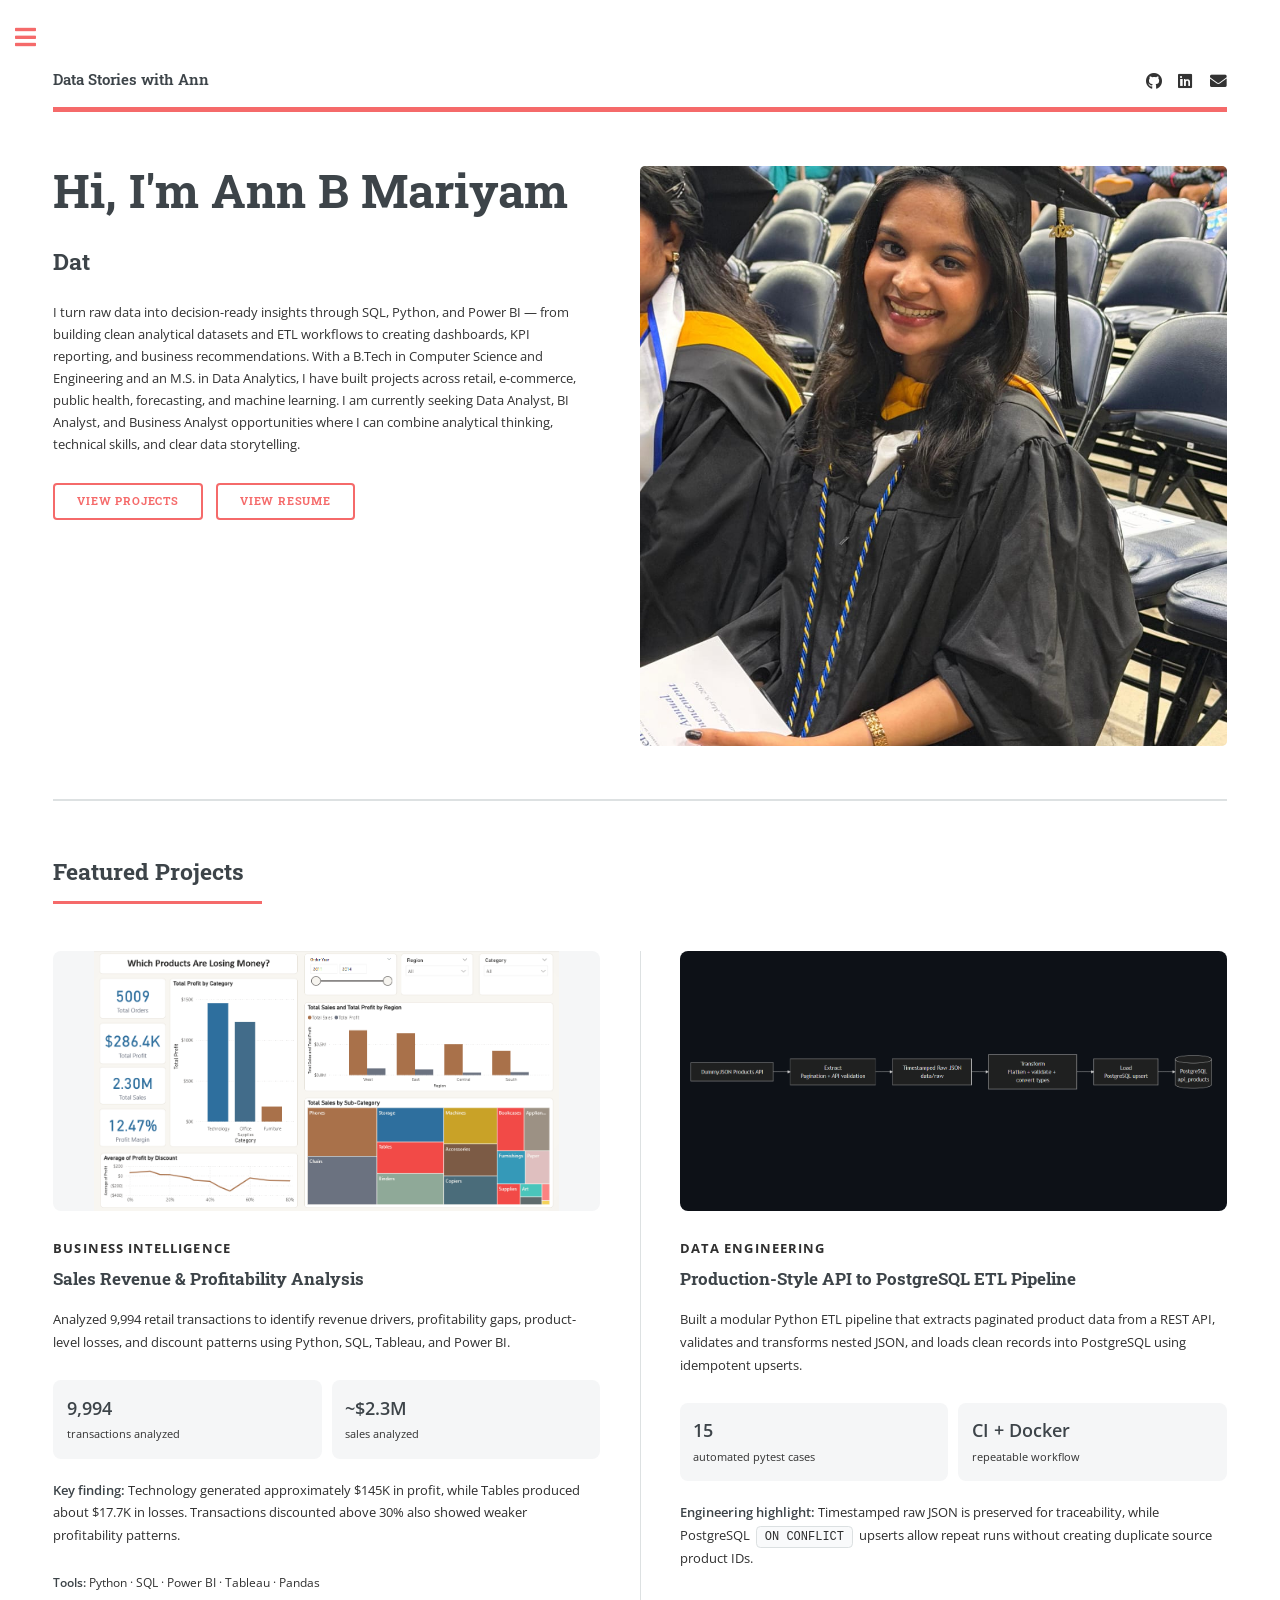
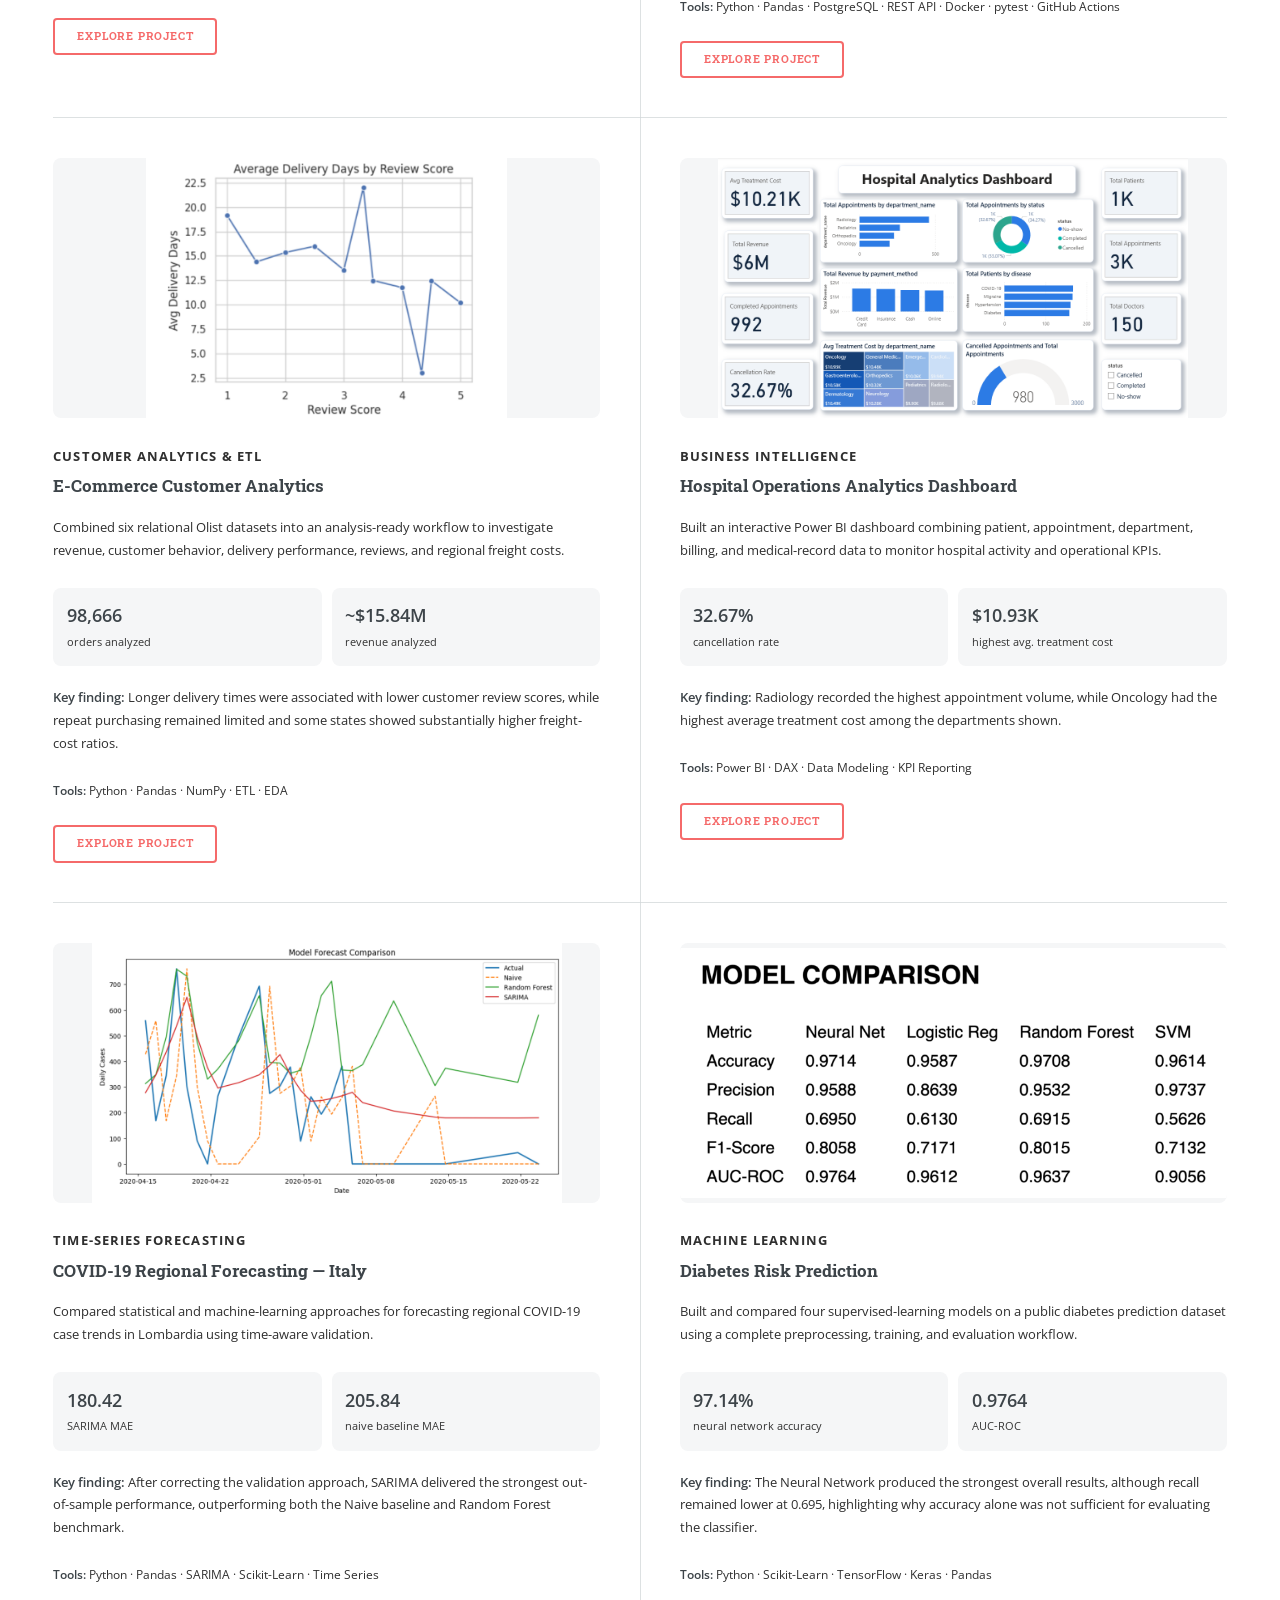
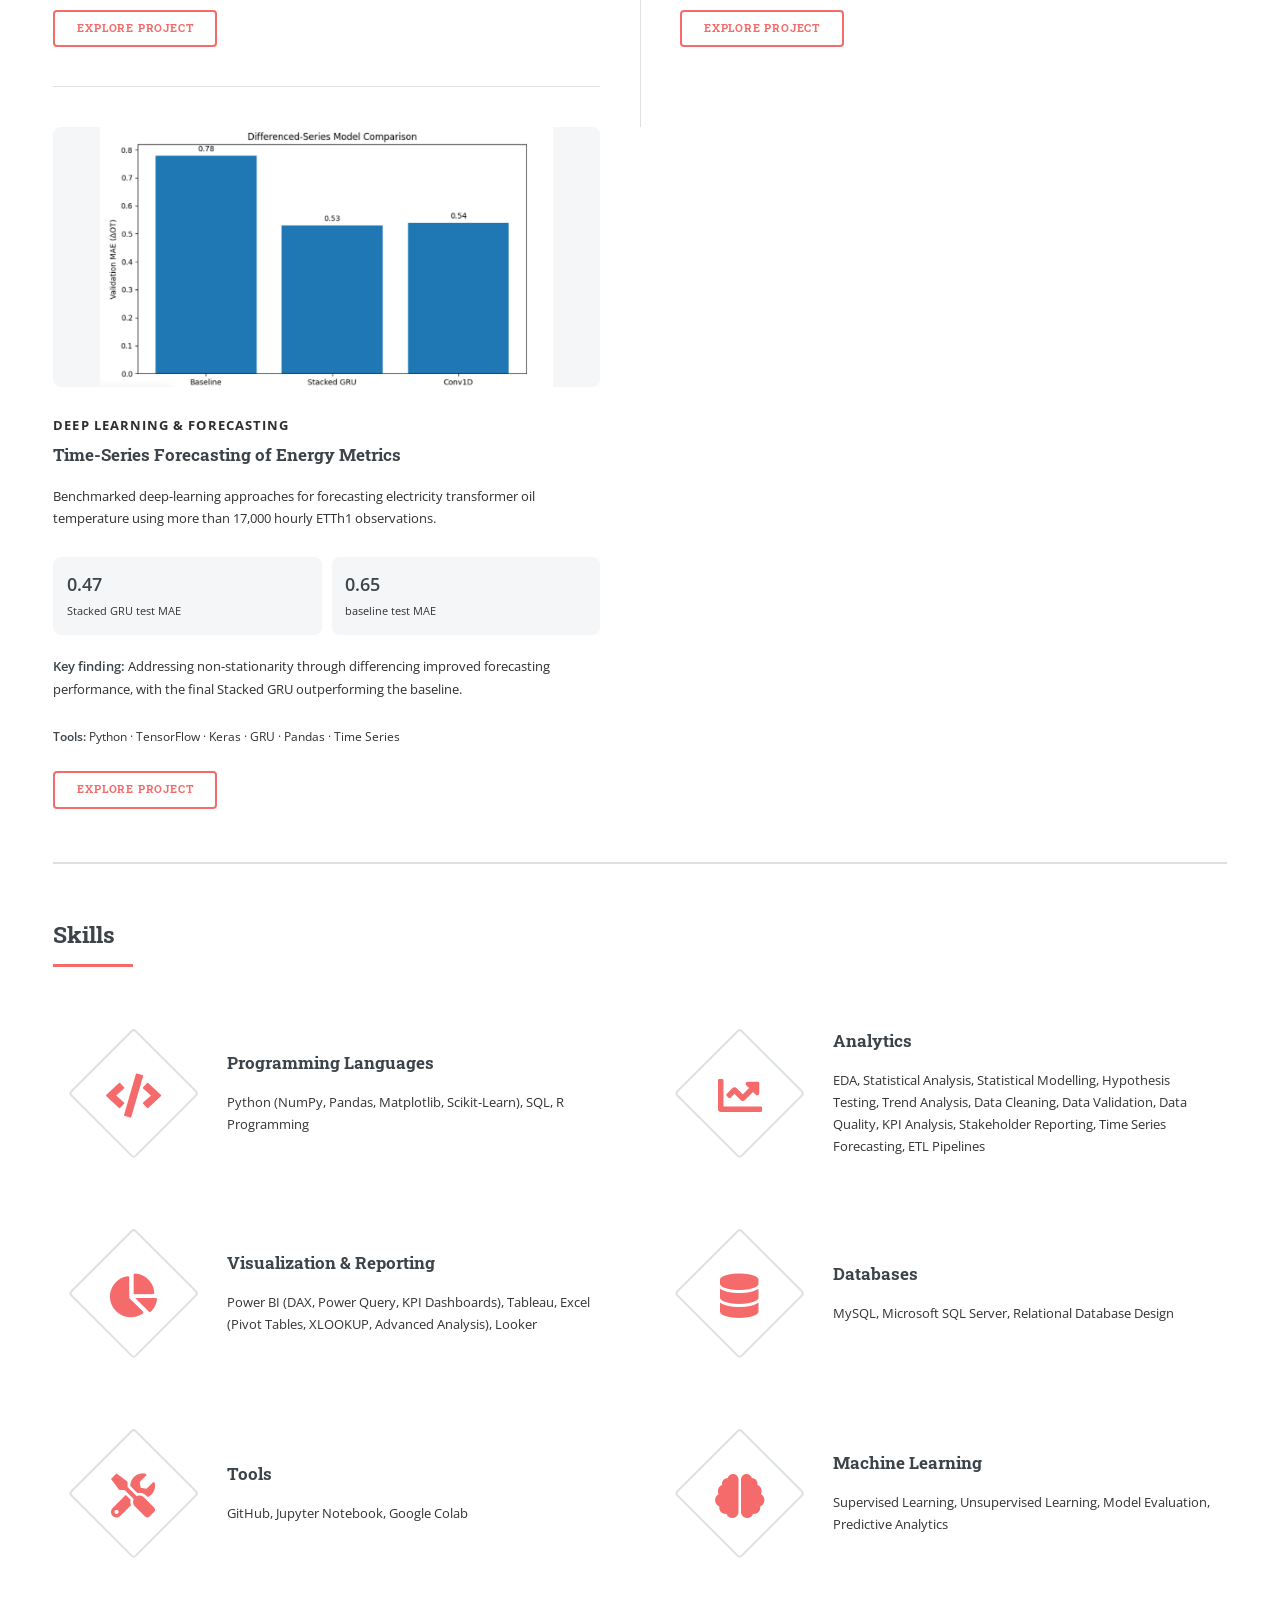
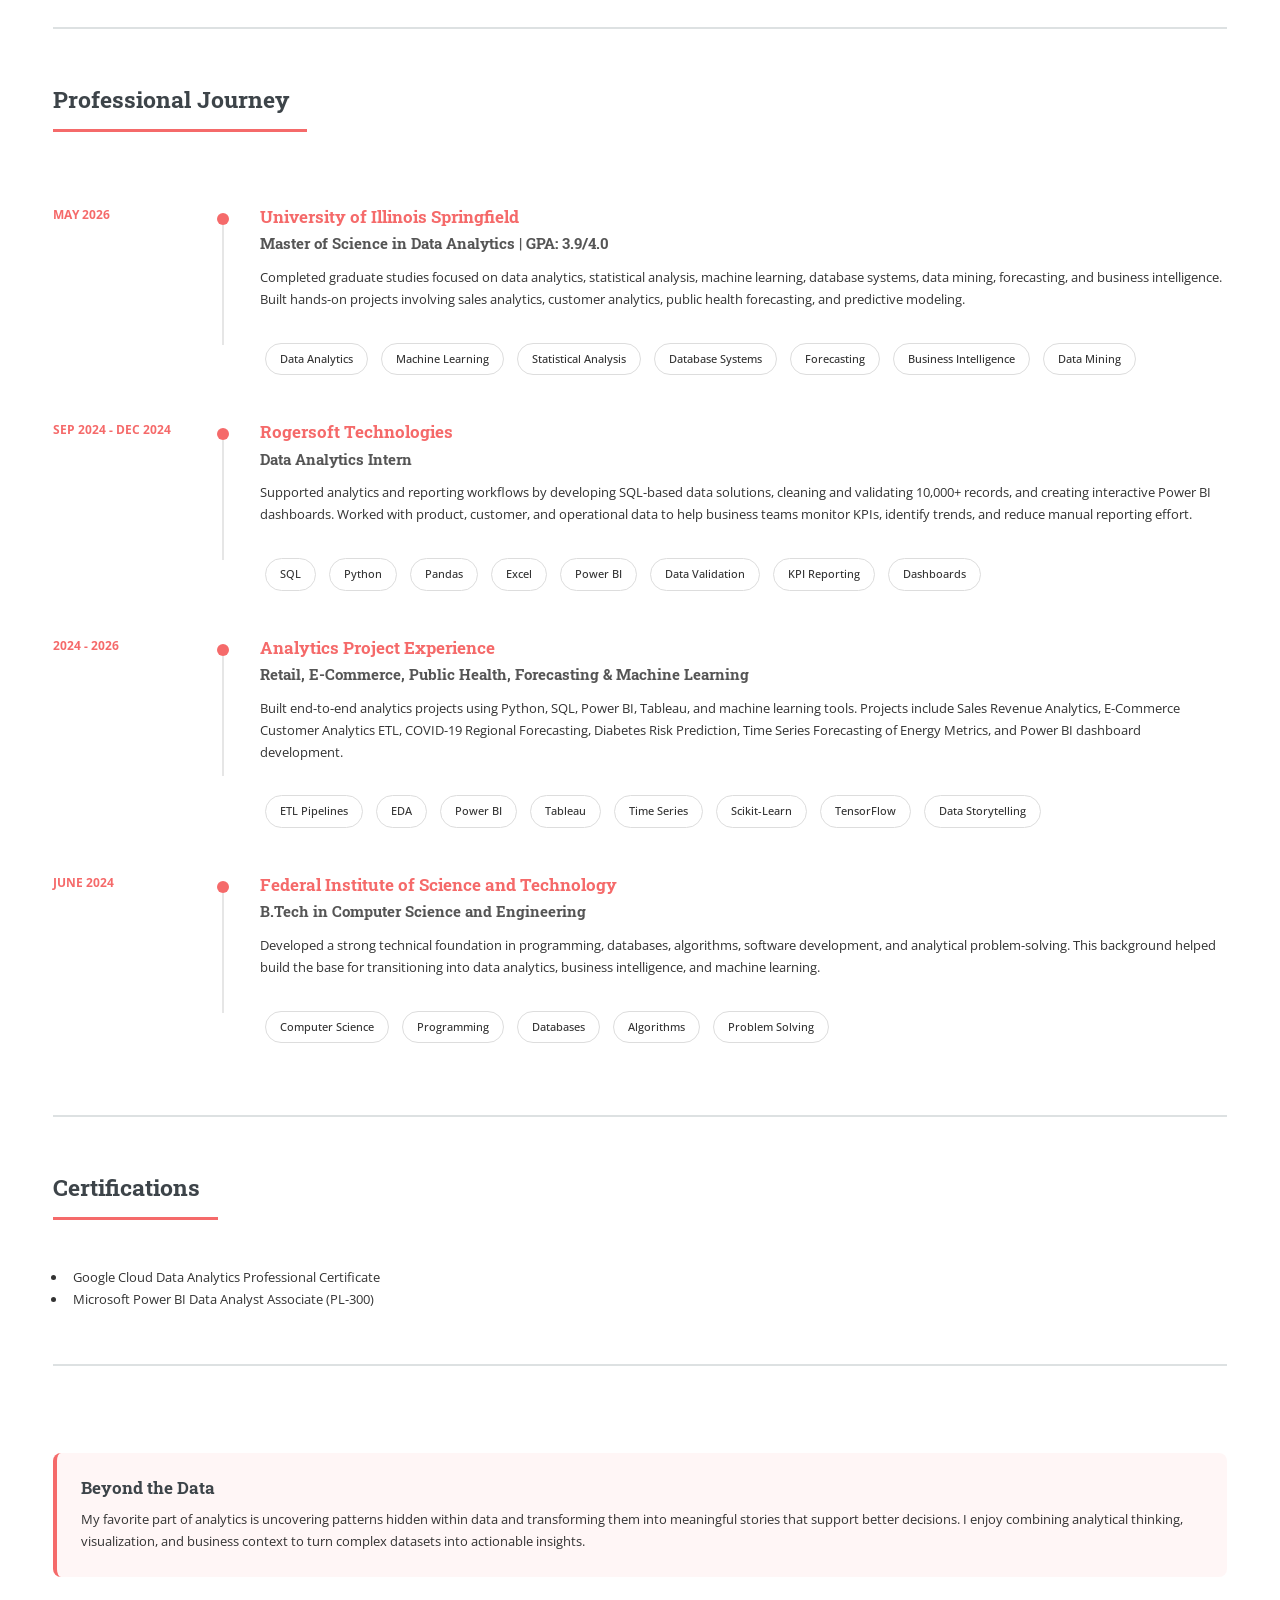
==== commit f95fb72e: "Update featured project cards and thumbnails" ====
--- a/index.html
+++ b/index.html
@@ -124,557 +124,550 @@
 
                         <div class="posts">
 
-					<!-- Sales Revenue -->
-					<article>
-
-						<a href="images/pic12.png" class="image">
-							<img
-								src="images/pic12.png"
-								alt="Sales Revenue Analytics Power BI Dashboard"
-								style="height:300px; object-fit:cover;"
-							/>
-						</a>
-
-						<p style="
-							color:#f56a6a;
-							font-weight:700;
-							text-transform:uppercase;
-							letter-spacing:0.08em;
-							margin-bottom:0.5em;
-						">
-							Business Intelligence
-						</p>
-
-						<h3>
-							Sales Revenue & Profitability Analysis
-						</h3>
-
-						<p>
-							Analyzed 9,994 retail transactions to identify revenue drivers,
-							profitability gaps, product-level losses, and discount patterns
-							using Python, SQL, Tableau, and Power BI.
-						</p>
-
-						<div style="
-							display:grid;
-							grid-template-columns:repeat(2, 1fr);
-							gap:0.75em;
-							margin:1.5em 0;
-						">
-
-							<div style="
-								padding:1em;
-								background:#f5f6f7;
-								border-radius:8px;
-							">
-								<strong style="font-size:1.35em;">
-									9,994
-								</strong>
-								<br>
-								<span style="font-size:0.85em;">
-									transactions analyzed
-								</span>
-							</div>
-
-							<div style="
-								padding:1em;
-								background:#f5f6f7;
-								border-radius:8px;
-							">
-								<strong style="font-size:1.35em;">
-									~$2.3M
-								</strong>
-								<br>
-								<span style="font-size:0.85em;">
-									sales analyzed
-								</span>
-							</div>
-
-						</div>
-
-						<p>
-							<strong>Key finding:</strong>
-							Technology generated approximately $145K in profit,
-							while Tables produced about $17.7K in losses.
-							Transactions discounted above 30% also showed weaker
-							profitability patterns.
-						</p>
-
-						<p style="font-size:0.9em;">
-							<strong>Tools:</strong>
-							Python · SQL · Power BI · Tableau · Pandas
-						</p>
-
-						<ul class="actions">
-
-							<li>
-								<a
-									href="https://github.com/AnnBMariyam/Sales-Revenue-Analytics"
-									class="button"
-								>
-									Explore Project
+
+                            <!-- =========================================================
+								1. SALES REVENUE
+							========================================================= -->
+							<article>
+
+								<a href="images/pic12.png" class="image">
+									<img
+										src="images/pic12.png"
+										alt="Sales Revenue Analytics Power BI Dashboard"
+										style="height:260px; object-fit:contain; background:#f5f6f7;"
+									/>
 								</a>
-							</li>
-
-						</ul>
-
-					</article>
-
-
-                            <!-- Production-Style ETL Pipeline -->
-                            <article>
-
-                                <a
-                                    href="images/etl-pipeline-architecture.png"
-                                    class="image"
-                                >
-
-                                    <img
-                                        src="images/etl-pipeline-architecture.png"
-                                        alt="E-commerce API to PostgreSQL ETL Pipeline"
-                                        style="height:300px; object-fit:contain; background:#0d1117;"
-                                    />
-
-                                </a>
-
-                                <p style="font-size:0.95em; margin-top:-0.5em;">
-
-                                    <strong>Pipeline Overview:</strong>
-
-                                    This project demonstrates a production-style ETL workflow that
-                                    extracts paginated product data from a REST API, preserves the raw
-                                    response, validates and transforms nested JSON, and loads the
-                                    result into PostgreSQL.
-
-                                </p>
-
-                                <p style="font-size:0.95em;">
-
-                                    <strong>What to notice:</strong>
-
-                                    The pipeline is designed for repeatable execution with idempotent
-                                    PostgreSQL upserts, structured logging, automated validation,
-                                    Docker Compose orchestration, and GitHub Actions testing.
-
-                                </p>
-
-                                <h3>
-                                    Production-Style API to PostgreSQL ETL Pipeline
-                                </h3>
-
-                                <p>
-                                    Built a modular Python ETL pipeline using the
-                                    <strong>DummyJSON Products REST API</strong>. Product records are
-                                    extracted through offset pagination, saved as timestamped raw JSON,
-                                    flattened and validated with Pandas, and loaded into PostgreSQL
-                                    using <code>ON CONFLICT</code> upserts so the pipeline can be
-                                    rerun without creating duplicate product IDs.
-                                </p>
-
-                                <h4>Key Implementation Highlights</h4>
-
-                                <ul>
-
-                                    <li>
-                                        Implemented
-                                        <strong>paginated REST API extraction</strong>
-                                        using <code>limit</code> and <code>skip</code>,
-                                        with API response validation and raw-data preservation.
-                                    </li>
-
-                                    <li>
-                                        Flattened nested product structures and standardized
-                                        data types while applying validation rules and custom
-                                        error handling.
-                                    </li>
-
-                                    <li>
-                                        Used PostgreSQL
-                                        <strong>idempotent upserts</strong>
-                                        to insert new products and update existing records
-                                        without duplicating source product IDs.
-                                    </li>
-
-                                    <li>
-                                        Added <strong>15 automated pytest cases</strong>
-                                        covering transformation and configuration logic,
-                                        with GitHub Actions running the test suite
-                                        automatically on every push.
-                                    </li>
-
-                                </ul>
-
-                                <p>
-                                    The project also includes structured terminal and file logging,
-                                    environment-based configuration, Docker containerization,
-                                    PostgreSQL health checks, persistent database storage, and
-                                    Docker Compose orchestration. Together, these features move the
-                                    project beyond a notebook-style ETL exercise toward a more
-                                    repeatable and maintainable data pipeline workflow.
-                                </p>
-
-                                <ul class="actions">
-
-                                    <li>
-
-                                        <a
-                                            href="https://github.com/AnnBMariyam/ecommerce-pipeline-foundations"
-                                            class="button"
-                                        >
-                                            View Project
-                                        </a>
-
-                                    </li>
-
-                                </ul>
-
-                            </article>
-
-
-                            <!-- E-Commerce Customer Analytics -->
-                            <article>
-
-                                <a href="images/pic02.png" class="image">
-
-                                    <img
-                                        src="images/pic02.png"
-                                        alt="E-Commerce Customer Analytics"
-                                        style="height:300px; object-fit:cover;"
-                                    />
-
-                                </a>
-
-                                <p style="font-size:0.95em; margin-top:-0.5em;">
-
-                                    <strong>Analysis Overview:</strong>
-
-                                    This project combines six relational Olist e-commerce datasets
-                                    to examine revenue performance, customer purchasing behavior,
-                                    delivery efficiency, review scores, and regional freight costs.
-
-                                </p>
-
-                                <p style="font-size:0.95em;">
-
-                                    <strong>What to notice:</strong>
-
-                                    Longer delivery times were associated with lower customer review
-                                    scores, while repeat purchasing remained limited and some states
-                                    showed substantially higher freight-cost ratios.
-
-                                </p>
-
-                                <h3>
-                                    E-Commerce Customer Analytics & ETL
-                                </h3>
-
-                                <p>
-                                    Built an end-to-end ETL and analytics workflow using the Olist
-                                    Brazilian E-Commerce dataset. Six relational tables covering orders,
-                                    customers, products, payments, order items, and reviews were merged,
-                                    cleaned, validated, and transformed into an analysis-ready dataset.
-                                    The final analysis covered <strong>98,666 orders</strong>,
-                                    <strong>95,420 customers</strong>, and approximately
-                                    <strong>$15.84M in revenue</strong>.
-                                </p>
-
-                                <h4>Key Results</h4>
-
-                                <ul>
-
-                                    <li>
-                                        <strong>Health & Beauty</strong> and
-                                        <strong>Watches & Gifts</strong> were among the
-                                        highest revenue-generating product categories.
-                                    </li>
-
-                                    <li>
-                                        Longer delivery times showed a
-                                        <strong>negative relationship with customer review scores</strong>,
-                                        making delivery performance an important area for operational review.
-                                    </li>
-
-                                    <li>
-                                        The analysis showed that the majority of customers were
-                                        <strong>one-time buyers</strong>, highlighting limited repeat
-                                        purchasing within the dataset.
-                                    </li>
-
-                                    <li>
-                                        Several states showed
-                                        <strong>higher freight-to-product-price ratios</strong>,
-                                        highlighting regional differences in logistics costs.
-                                    </li>
-
-                                </ul>
-
-                                <p>
-                                    The ETL workflow included multi-table joins, missing-value handling,
-                                    category standardization, date processing, and feature engineering for
-                                    delivery time, freight ratios, and repeat-customer behavior. The cleaned
-                                    dataset was then used to translate operational and customer patterns
-                                    into business-focused findings around logistics, customer experience,
-                                    revenue performance, and retention.
-                                </p>
-
-                                <ul class="actions">
-
-                                    <li>
-
-                                        <a
-                                            href="https://github.com/AnnBMariyam/Ecommerce-Customer-Analytics-ETL"
-                                            class="button"
-                                        >
-                                            View Project
-                                        </a>
-
-                                    </li>
-
-                                </ul>
-
-                            </article>
-
-
-                            <!-- Power BI -->
-                            <article>
-
-                                <a href="#" class="image">
-
-                                    <img
-                                        src="images/hospital dashboard.png"
-                                        alt="Power BI Dashboards"
-                                        style="height:270px; object-fit:cover;"
-                                    />
-
-                                </a>
-
-                                <h3>
-                                    Power BI Dashboard Projects
-                                </h3>
-
-                                <p>
-                                    To support better visibility into hospital operations,
-                                    this project involved building an interactive Power BI
-                                    dashboard focused on patient volume, appointment efficiency,
-                                    revenue patterns, and operational performance. The dashboard
-                                    was designed to help hospital administrators monitor key
-                                    healthcare metrics, identify high-load departments, understand
-                                    financial trends, and evaluate appointment outcomes.
-
-                                    Using hospital-related datasets including patients, doctors,
-                                    departments, appointments, billing, and medical records,
-                                    the project transformed operational data into a clear business
-                                    intelligence solution. Key metrics included total patients,
-                                    total appointments, total revenue, cancellation rate, and
-                                    average treatment cost. Visual insights were created to show
-                                    appointment distribution by department, revenue by payment
-                                    method, appointment status, and disease distribution.
-
-                                    Developed using Power BI Desktop and DAX functions such as
-                                    CALCULATE, SUM, SUMX, DIVIDE, and DISTINCTCOUNT, this dashboard
-                                    demonstrates how healthcare data can be converted into actionable
-                                    insights for administrative planning, workload monitoring,
-                                    and performance improvement.
-                                </p>
-
-                                <ul class="actions">
-
-                                    <li>
-
-                                        <a
-                                            href="https://github.com/AnnBMariyam/Power-BI-dashboard-projects"
-                                            class="button"
-                                        >
-                                            View Project
-                                        </a>
-
-                                    </li>
-
-                                </ul>
-
-                            </article>
-
-
-                            <!-- COVID Forecasting -->
-                            <article>
-
-                                <a href="#" class="image">
-
-                                    <img
-                                        src="images/pic03.png"
-                                        alt="COVID-19 Forecasting"
-                                        style="height:600px; object-fit:cover;"
-                                    />
-
-                                </a>
-
-                                <h3>
-                                    COVID-19 Regional Forecasting (Italy)
-                                </h3>
-
-                                <p>
-                                    Public health organizations depend on accurate forecasting
-                                    models to anticipate healthcare demand and allocate resources
-                                    effectively. This project developed a comprehensive time-series
-                                    forecasting pipeline using regional COVID-19 epidemiological
-                                    data from Lombardia, Italy, to predict future case trends
-                                    and support data-driven planning.
-
-                                    The solution evaluated and compared multiple forecasting
-                                    approaches, including Naive Baseline, SARIMA, and Random Forest
-                                    models using Python, Pandas, Scikit-learn, and statistical
-                                    forecasting techniques. Through rigorous model evaluation and
-                                    validation, SARIMA achieved the strongest forecasting performance
-                                    with a Mean Absolute Error (MAE) of 180 compared to 206 for
-                                    the baseline model. Beyond model development, the project
-                                    identified and corrected a critical evaluation flaw through
-                                    statistical validation and data integrity checks, ensuring
-                                    research-grade analytical accuracy. The final outcome provided
-                                    actionable forecasting insights that could support regional
-                                    health authorities in resource planning and operational preparedness.
-                                </p>
-
-                                <ul class="actions">
-
-                                    <li>
-
-                                        <a
-                                            href="https://github.com/AnnBMariyam/COVID-19-Regional-Forecasting-Italy"
-                                            class="button"
-                                        >
-                                            View Project
-                                        </a>
-
-                                    </li>
-
-                                </ul>
-
-                            </article>
-
-
-                            <!-- Diabetes -->
-                            <article>
-
-                                <a href="#" class="image">
-
-                                    <img
-                                        src="images/pic04.png"
-                                        alt="Diabetes Prediction"
-                                        style="height:270px; object-fit:cover;"
-                                    />
-
-                                </a>
-
-                                <h3>
-                                    Diabetes Risk Prediction Using Machine Learning
-                                </h3>
-
-                                <p>
-                                    Focusing on the need for early diabetes risk detection,
-                                    this project applied supervised machine learning to classify
-                                    diabetes risk using routine patient health indicators such as
-                                    age, gender, BMI, glucose level, blood pressure, insulin,
-                                    HbA1c level, and smoking history. The goal was to compare
-                                    multiple models and identify which approach could most
-                                    effectively support early risk screening using structured
-                                    healthcare data.
-
-                                    Developed in Python with Pandas, NumPy, Matplotlib, Seaborn,
-                                    Scikit-Learn, TensorFlow, and Keras, the workflow included
-                                    data loading, exploratory data analysis, preprocessing,
-                                    categorical encoding, feature scaling, feature engineering,
-                                    model training, and performance evaluation. Four models
-                                    were implemented and compared: Logistic Regression,
-                                    Support Vector Machine, Random Forest Classifier, and a
-                                    Neural Network. The Neural Network achieved the strongest
-                                    overall performance with 97.14% accuracy and 0.9764 AUC-ROC,
-                                    while Random Forest performed closely and offered better
-                                    interpretability. The project also highlighted the importance
-                                    of evaluating recall in healthcare contexts, since missing
-                                    actual diabetic patients can be more costly than false positives.
-                                    This solution demonstrates how machine learning can support
-                                    clinical decision-making by helping flag high-risk patients
-                                    for further testing.
-                                </p>
-
-                                <ul class="actions">
-
-                                    <li>
-
-                                        <a
-                                            href="https://github.com/AnnBMariyam/Diabetes-Risk-Prediction-ML"
-                                            class="button"
-                                        >
-                                            View Project
-                                        </a>
-
-                                    </li>
-
-                                </ul>
-
-                            </article>
-
-
-                            <!-- Energy Forecasting -->
-                            <article>
-
-                                <a href="#" class="image">
-
-                                    <img
-                                        src="images/pic05.png"
-                                        alt="Time Series Forecasting"
-                                        style="height:270px; object-fit:cover;"
-                                    />
-
-                                </a>
-
-                                <h3>
-                                    Time Series Forecasting of Energy Metrics
-                                </h3>
-
-                                <p>
-                                    Addressing the challenges of forecasting energy system behavior,
-                                    this project focused on predicting electricity transformer oil
-                                    temperature using the ETTh1 benchmark dataset, a real-world
-                                    multivariate time-series dataset with hourly readings, trend,
-                                    seasonality, and non-stationarity. The objective was to evaluate
-                                    how effectively deep learning models could capture temporal
-                                    patterns and whether complex architectures always outperform
-                                    simpler forecasting approaches.
-
-                                    Implemented in Python using Pandas, NumPy, Matplotlib, Seaborn,
-                                    TensorFlow, and Keras, the project involved exploratory data
-                                    analysis, stationarity testing, time-based feature engineering,
-                                    cyclical encoding, differencing, and time-aware train-validation-test
-                                    splitting to prevent data leakage. Six forecasting models were
-                                    developed and compared, including Naive Baseline, LSTM, GRU,
-                                    Conv1D, Dilated Conv1D, and Seq2Seq Encoder-Decoder models.
-
-                                    The analysis revealed that proper data preparation, especially
-                                    handling non-stationarity through differencing, had a stronger
-                                    impact on forecasting performance than model complexity alone.
-
-                                    This project demonstrates a disciplined end-to-end forecasting
-                                    workflow applicable to energy analytics, predictive maintenance,
-                                    operational monitoring, and other multivariate time-series domains.
-                                </p>
-
-                                <ul class="actions">
-
-                                    <li>
-
-                                        <a
-                                            href="https://github.com/AnnBMariyam/Time-Series-Forecasting-of-Energy-Metrics"
-                                            class="button"
-                                        >
-                                            View Project
-                                        </a>
-
-                                    </li>
-
-                                </ul>
-
-                            </article>
+
+								<p style="
+									color:#f56a6a;
+									font-weight:700;
+									text-transform:uppercase;
+									letter-spacing:0.08em;
+									margin-bottom:0.5em;
+								">
+									Business Intelligence
+								</p>
+
+								<h3>
+									Sales Revenue & Profitability Analysis
+								</h3>
+
+								<p>
+									Analyzed 9,994 retail transactions to identify revenue drivers,
+									profitability gaps, product-level losses, and discount patterns
+									using Python, SQL, Tableau, and Power BI.
+								</p>
+
+								<div style="
+									display:grid;
+									grid-template-columns:repeat(2, 1fr);
+									gap:0.75em;
+									margin:1.5em 0;
+								">
+
+									<div style="padding:1em; background:#f5f6f7; border-radius:8px;">
+										<strong style="font-size:1.35em;">9,994</strong><br>
+										<span style="font-size:0.85em;">transactions analyzed</span>
+									</div>
+
+									<div style="padding:1em; background:#f5f6f7; border-radius:8px;">
+										<strong style="font-size:1.35em;">~$2.3M</strong><br>
+										<span style="font-size:0.85em;">sales analyzed</span>
+									</div>
+
+								</div>
+
+								<p>
+									<strong>Key finding:</strong>
+									Technology generated approximately $145K in profit,
+									while Tables produced about $17.7K in losses.
+									Transactions discounted above 30% also showed weaker
+									profitability patterns.
+								</p>
+
+								<p style="font-size:0.9em;">
+									<strong>Tools:</strong>
+									Python · SQL · Power BI · Tableau · Pandas
+								</p>
+
+								<ul class="actions">
+									<li>
+										<a
+											href="https://github.com/AnnBMariyam/Sales-Revenue-Analytics"
+											class="button"
+										>
+											Explore Project
+										</a>
+									</li>
+								</ul>
+
+							</article>
+
+
+							<!-- =========================================================
+								2. PRODUCTION ETL
+							========================================================= -->
+							<article>
+
+								<a href="images/etl-pipeline-architecture.png" class="image">
+									<img
+										src="images/etl-pipeline-architecture.png"
+										alt="API to PostgreSQL ETL Pipeline Architecture"
+										style="height:260px; object-fit:contain; background:#0d1117;"
+									/>
+								</a>
+
+								<p style="
+									color:#f56a6a;
+									font-weight:700;
+									text-transform:uppercase;
+									letter-spacing:0.08em;
+									margin-bottom:0.5em;
+								">
+									Data Engineering
+								</p>
+
+								<h3>
+									Production-Style API to PostgreSQL ETL Pipeline
+								</h3>
+
+								<p>
+									Built a modular Python ETL pipeline that extracts paginated product
+									data from a REST API, validates and transforms nested JSON, and loads
+									clean records into PostgreSQL using idempotent upserts.
+								</p>
+
+								<div style="
+									display:grid;
+									grid-template-columns:repeat(2, 1fr);
+									gap:0.75em;
+									margin:1.5em 0;
+								">
+
+									<div style="padding:1em; background:#f5f6f7; border-radius:8px;">
+										<strong style="font-size:1.35em;">15</strong><br>
+										<span style="font-size:0.85em;">automated pytest cases</span>
+									</div>
+
+									<div style="padding:1em; background:#f5f6f7; border-radius:8px;">
+										<strong style="font-size:1.35em;">CI + Docker</strong><br>
+										<span style="font-size:0.85em;">repeatable workflow</span>
+									</div>
+
+								</div>
+
+								<p>
+									<strong>Engineering highlight:</strong>
+									Timestamped raw JSON is preserved for traceability, while PostgreSQL
+									<code>ON CONFLICT</code> upserts allow repeat runs without creating
+									duplicate source product IDs.
+								</p>
+
+								<p style="font-size:0.9em;">
+									<strong>Tools:</strong>
+									Python · Pandas · PostgreSQL · REST API · Docker · pytest · GitHub Actions
+								</p>
+
+								<ul class="actions">
+									<li>
+										<a
+											href="https://github.com/AnnBMariyam/ecommerce-pipeline-foundations"
+											class="button"
+										>
+											Explore Project
+										</a>
+									</li>
+								</ul>
+
+							</article>
+
+
+							<!-- =========================================================
+								3. E-COMMERCE CUSTOMER ANALYTICS
+							========================================================= -->
+							<article>
+
+								<a href="images/ecommerce-delivery-review.png" class="image">
+									<img
+										src="images/ecommerce-delivery-review.png"
+										alt="Delivery Time versus Customer Review Score"
+										style="height:260px; object-fit:contain; background:#f5f6f7;"
+									/>
+								</a>
+
+								<p style="
+									color:#f56a6a;
+									font-weight:700;
+									text-transform:uppercase;
+									letter-spacing:0.08em;
+									margin-bottom:0.5em;
+								">
+									Customer Analytics & ETL
+								</p>
+
+								<h3>
+									E-Commerce Customer Analytics
+								</h3>
+
+								<p>
+									Combined six relational Olist datasets into an analysis-ready
+									workflow to investigate revenue, customer behavior, delivery
+									performance, reviews, and regional freight costs.
+								</p>
+
+								<div style="
+									display:grid;
+									grid-template-columns:repeat(2, 1fr);
+									gap:0.75em;
+									margin:1.5em 0;
+								">
+
+									<div style="padding:1em; background:#f5f6f7; border-radius:8px;">
+										<strong style="font-size:1.35em;">98,666</strong><br>
+										<span style="font-size:0.85em;">orders analyzed</span>
+									</div>
+
+									<div style="padding:1em; background:#f5f6f7; border-radius:8px;">
+										<strong style="font-size:1.35em;">~$15.84M</strong><br>
+										<span style="font-size:0.85em;">revenue analyzed</span>
+									</div>
+
+								</div>
+
+								<p>
+									<strong>Key finding:</strong>
+									Longer delivery times were associated with lower customer review
+									scores, while repeat purchasing remained limited and some states
+									showed substantially higher freight-cost ratios.
+								</p>
+
+								<p style="font-size:0.9em;">
+									<strong>Tools:</strong>
+									Python · Pandas · NumPy · ETL · EDA
+								</p>
+
+								<ul class="actions">
+									<li>
+										<a
+											href="https://github.com/AnnBMariyam/Ecommerce-Customer-Analytics-ETL"
+											class="button"
+										>
+											Explore Project
+										</a>
+									</li>
+								</ul>
+
+							</article>
+
+
+							<!-- =========================================================
+								4. POWER BI / HOSPITAL ANALYTICS
+							========================================================= -->
+							<article>
+
+								<a href="images/hospital dashboard.png" class="image">
+									<img
+										src="images/hospital dashboard.png"
+										alt="Hospital Analytics Power BI Dashboard"
+										style="height:260px; object-fit:contain; background:#f5f6f7;"
+									/>
+								</a>
+
+								<p style="
+									color:#f56a6a;
+									font-weight:700;
+									text-transform:uppercase;
+									letter-spacing:0.08em;
+									margin-bottom:0.5em;
+								">
+									Business Intelligence
+								</p>
+
+								<h3>
+									Hospital Operations Analytics Dashboard
+								</h3>
+
+								<p>
+									Built an interactive Power BI dashboard combining patient,
+									appointment, department, billing, and medical-record data to
+									monitor hospital activity and operational KPIs.
+								</p>
+
+								<div style="
+									display:grid;
+									grid-template-columns:repeat(2, 1fr);
+									gap:0.75em;
+									margin:1.5em 0;
+								">
+
+									<div style="padding:1em; background:#f5f6f7; border-radius:8px;">
+										<strong style="font-size:1.35em;">32.67%</strong><br>
+										<span style="font-size:0.85em;">cancellation rate</span>
+									</div>
+
+									<div style="padding:1em; background:#f5f6f7; border-radius:8px;">
+										<strong style="font-size:1.35em;">$10.93K</strong><br>
+										<span style="font-size:0.85em;">highest avg. treatment cost</span>
+									</div>
+
+								</div>
+
+								<p>
+									<strong>Key finding:</strong>
+									Radiology recorded the highest appointment volume, while Oncology
+									had the highest average treatment cost among the departments shown.
+								</p>
+
+								<p style="font-size:0.9em;">
+									<strong>Tools:</strong>
+									Power BI · DAX · Data Modeling · KPI Reporting
+								</p>
+
+								<ul class="actions">
+									<li>
+										<a
+											href="https://github.com/AnnBMariyam/Power-BI-dashboard-projects"
+											class="button"
+										>
+											Explore Project
+										</a>
+									</li>
+								</ul>
+
+							</article>
+
+
+							<!-- =========================================================
+								5. COVID FORECASTING
+							========================================================= -->
+							<article>
+
+								<a href="images/covid-model-comparison.png" class="image">
+									<img
+										src="images/covid-model-comparison.png"
+										alt="COVID-19 Forecast Model Comparison"
+										style="height:260px; object-fit:contain; background:#f5f6f7;"
+									/>
+								</a>
+
+								<p style="
+									color:#f56a6a;
+									font-weight:700;
+									text-transform:uppercase;
+									letter-spacing:0.08em;
+									margin-bottom:0.5em;
+								">
+									Time-Series Forecasting
+								</p>
+
+								<h3>
+									COVID-19 Regional Forecasting — Italy
+								</h3>
+
+								<p>
+									Compared statistical and machine-learning approaches for forecasting
+									regional COVID-19 case trends in Lombardia using time-aware
+									validation.
+								</p>
+
+								<div style="
+									display:grid;
+									grid-template-columns:repeat(2, 1fr);
+									gap:0.75em;
+									margin:1.5em 0;
+								">
+
+									<div style="padding:1em; background:#f5f6f7; border-radius:8px;">
+										<strong style="font-size:1.35em;">180.42</strong><br>
+										<span style="font-size:0.85em;">SARIMA MAE</span>
+									</div>
+
+									<div style="padding:1em; background:#f5f6f7; border-radius:8px;">
+										<strong style="font-size:1.35em;">205.84</strong><br>
+										<span style="font-size:0.85em;">naive baseline MAE</span>
+									</div>
+
+								</div>
+
+								<p>
+									<strong>Key finding:</strong>
+									After correcting the validation approach, SARIMA delivered the
+									strongest out-of-sample performance, outperforming both the
+									Naive baseline and Random Forest benchmark.
+								</p>
+
+								<p style="font-size:0.9em;">
+									<strong>Tools:</strong>
+									Python · Pandas · SARIMA · Scikit-Learn · Time Series
+								</p>
+
+								<ul class="actions">
+									<li>
+										<a
+											href="https://github.com/AnnBMariyam/COVID-19-Regional-Forecasting-Italy"
+											class="button"
+										>
+											Explore Project
+										</a>
+									</li>
+								</ul>
+
+							</article>
+
+
+							<!-- =========================================================
+								6. DIABETES PREDICTION
+							========================================================= -->
+							<article>
+
+								<a href="images/diabetes-model-comparison.png" class="image">
+									<img
+										src="images/diabetes-model-comparison.png"
+										alt="Diabetes Machine Learning Model Comparison"
+										style="height:260px; object-fit:contain; background:#f5f6f7;"
+									/>
+								</a>
+
+								<p style="
+									color:#f56a6a;
+									font-weight:700;
+									text-transform:uppercase;
+									letter-spacing:0.08em;
+									margin-bottom:0.5em;
+								">
+									Machine Learning
+								</p>
+
+								<h3>
+									Diabetes Risk Prediction
+								</h3>
+
+								<p>
+									Built and compared four supervised-learning models on a public
+									diabetes prediction dataset using a complete preprocessing,
+									training, and evaluation workflow.
+								</p>
+
+								<div style="
+									display:grid;
+									grid-template-columns:repeat(2, 1fr);
+									gap:0.75em;
+									margin:1.5em 0;
+								">
+
+									<div style="padding:1em; background:#f5f6f7; border-radius:8px;">
+										<strong style="font-size:1.35em;">97.14%</strong><br>
+										<span style="font-size:0.85em;">neural network accuracy</span>
+									</div>
+
+									<div style="padding:1em; background:#f5f6f7; border-radius:8px;">
+										<strong style="font-size:1.35em;">0.9764</strong><br>
+										<span style="font-size:0.85em;">AUC-ROC</span>
+									</div>
+
+								</div>
+
+								<p>
+									<strong>Key finding:</strong>
+									The Neural Network produced the strongest overall results, although
+									recall remained lower at 0.695, highlighting why accuracy alone was
+									not sufficient for evaluating the classifier.
+								</p>
+
+								<p style="font-size:0.9em;">
+									<strong>Tools:</strong>
+									Python · Scikit-Learn · TensorFlow · Keras · Pandas
+								</p>
+
+								<ul class="actions">
+									<li>
+										<a
+											href="https://github.com/AnnBMariyam/Diabetes-Risk-Prediction-ML"
+											class="button"
+										>
+											Explore Project
+										</a>
+									</li>
+								</ul>
+
+							</article>
+
+
+							<!-- =========================================================
+								7. ENERGY FORECASTING
+							========================================================= -->
+							<article>
+
+								<a href="images/energy-model-comparison.png" class="image">
+									<img
+										src="images/energy-model-comparison.png"
+										alt="Energy Forecasting Model Comparison"
+										style="height:260px; object-fit:contain; background:#f5f6f7;"
+									/>
+								</a>
+
+								<p style="
+									color:#f56a6a;
+									font-weight:700;
+									text-transform:uppercase;
+									letter-spacing:0.08em;
+									margin-bottom:0.5em;
+								">
+									Deep Learning & Forecasting
+								</p>
+
+								<h3>
+									Time-Series Forecasting of Energy Metrics
+								</h3>
+
+								<p>
+									Benchmarked deep-learning approaches for forecasting electricity
+									transformer oil temperature using more than 17,000 hourly ETTh1
+									observations.
+								</p>
+
+								<div style="
+									display:grid;
+									grid-template-columns:repeat(2, 1fr);
+									gap:0.75em;
+									margin:1.5em 0;
+								">
+
+									<div style="padding:1em; background:#f5f6f7; border-radius:8px;">
+										<strong style="font-size:1.35em;">0.47</strong><br>
+										<span style="font-size:0.85em;">Stacked GRU test MAE</span>
+									</div>
+
+									<div style="padding:1em; background:#f5f6f7; border-radius:8px;">
+										<strong style="font-size:1.35em;">0.65</strong><br>
+										<span style="font-size:0.85em;">baseline test MAE</span>
+									</div>
+
+								</div>
+
+								<p>
+									<strong>Key finding:</strong>
+									Addressing non-stationarity through differencing improved forecasting
+									performance, with the final Stacked GRU outperforming the baseline.
+								</p>
+
+								<p style="font-size:0.9em;">
+									<strong>Tools:</strong>
+									Python · TensorFlow · Keras · GRU · Pandas · Time Series
+								</p>
+
+								<ul class="actions">
+									<li>
+										<a
+											href="https://github.com/AnnBMariyam/Time-Series-Forecasting-of-Energy-Metrics"
+											class="button"
+										>
+											Explore Project
+										</a>
+									</li>
+								</ul>
+
+							</article>
 
                         </div>
 
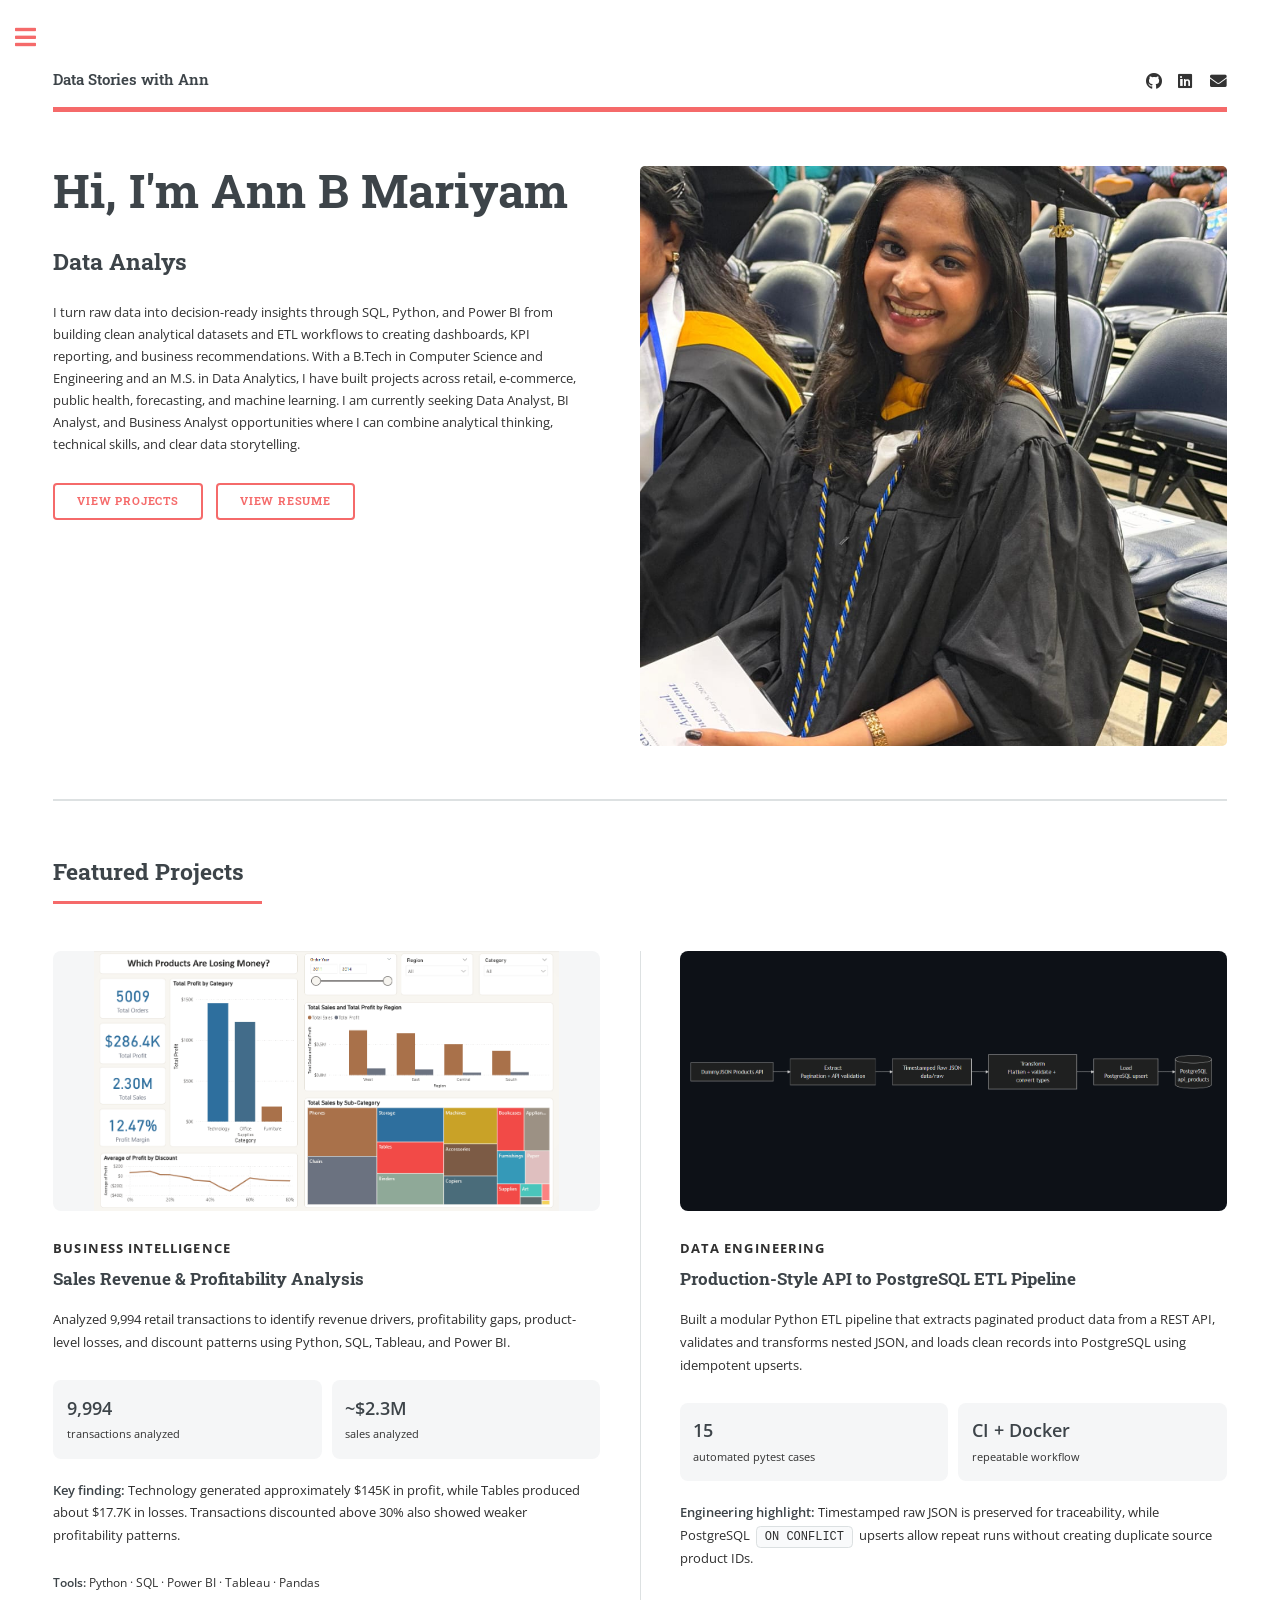
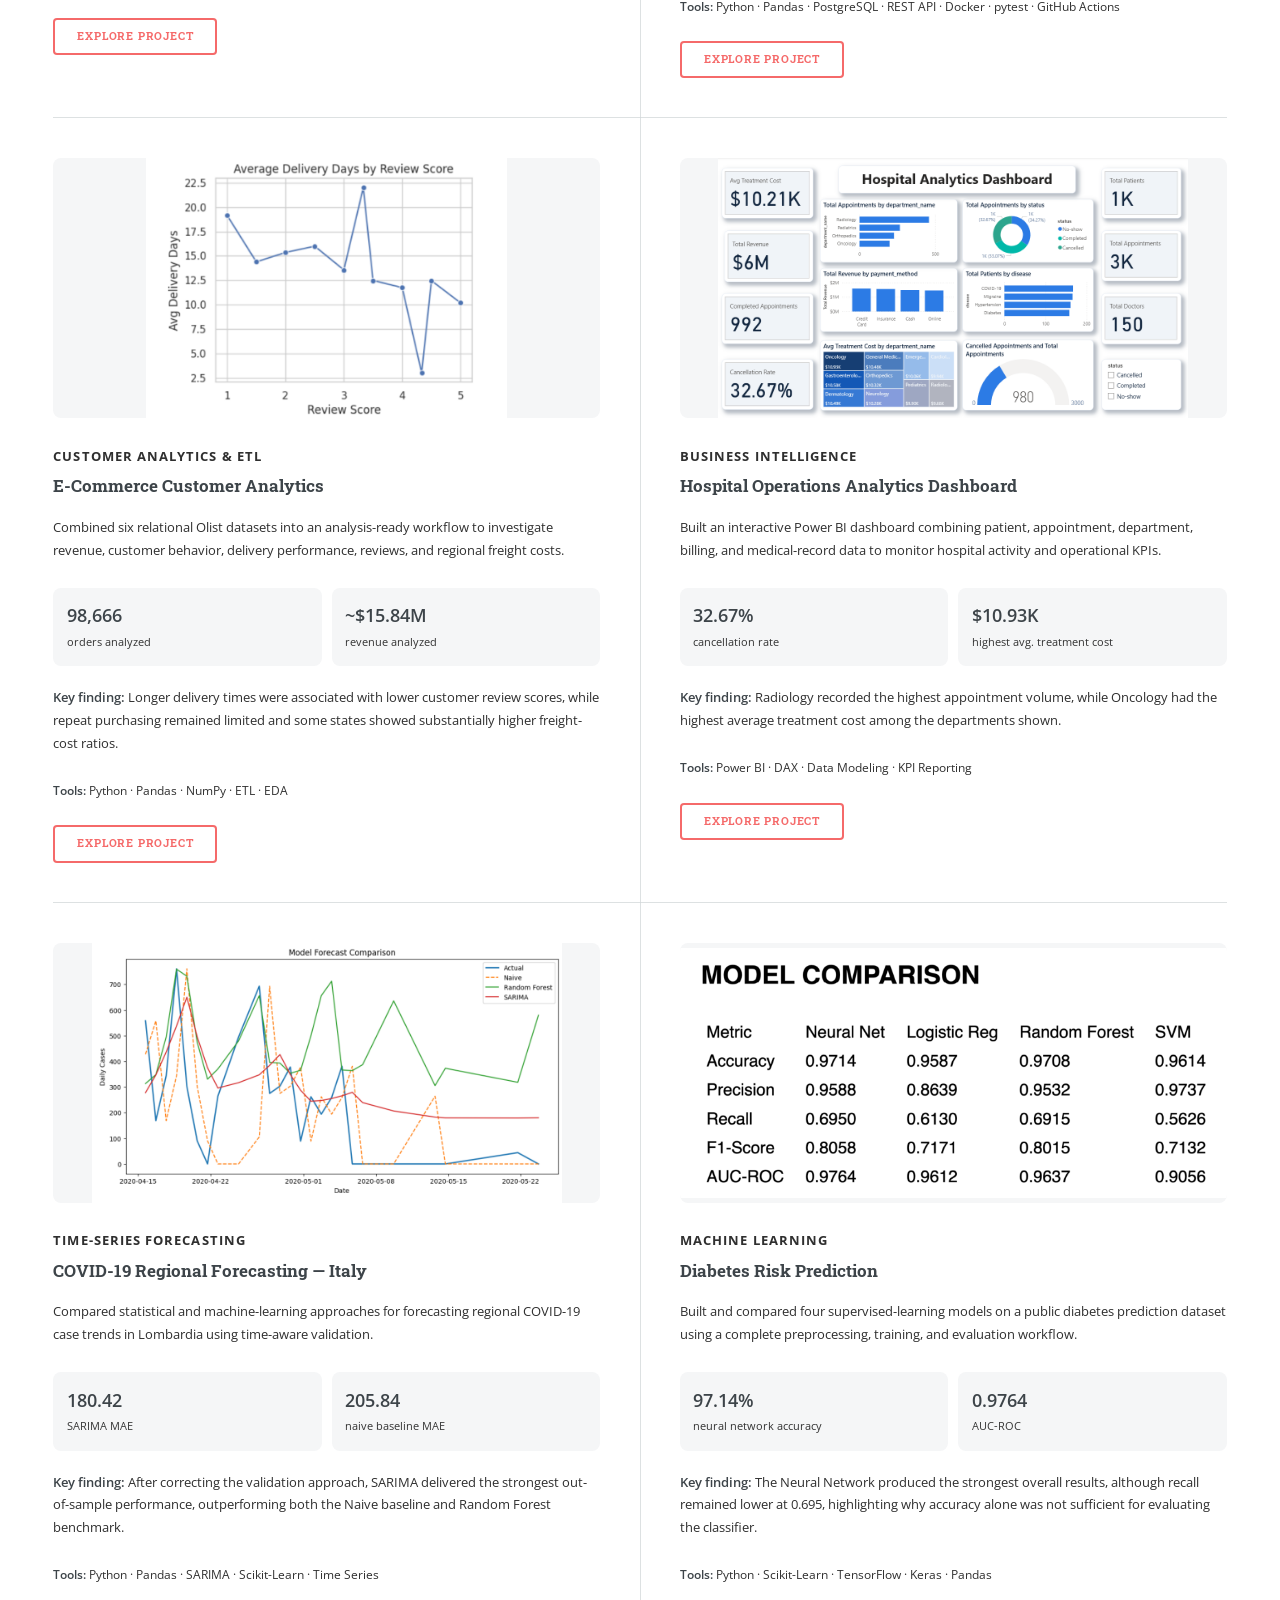
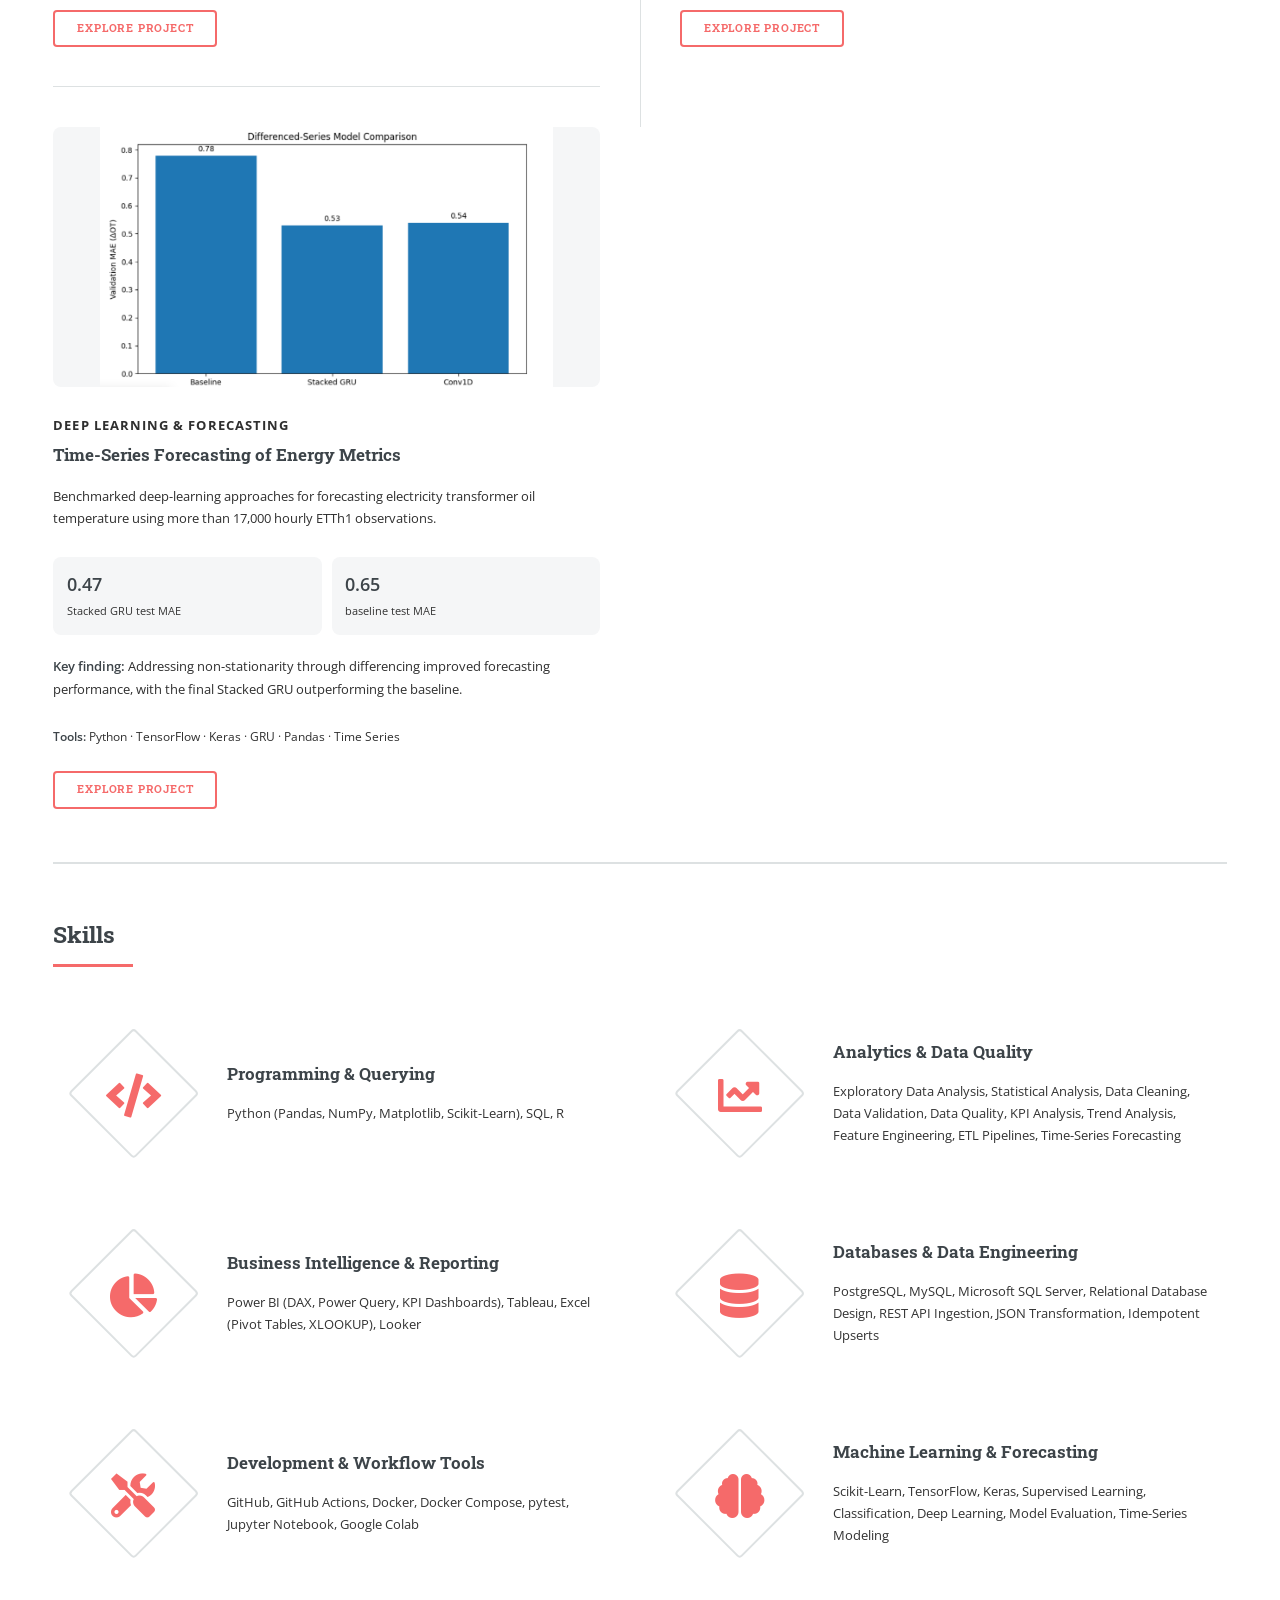
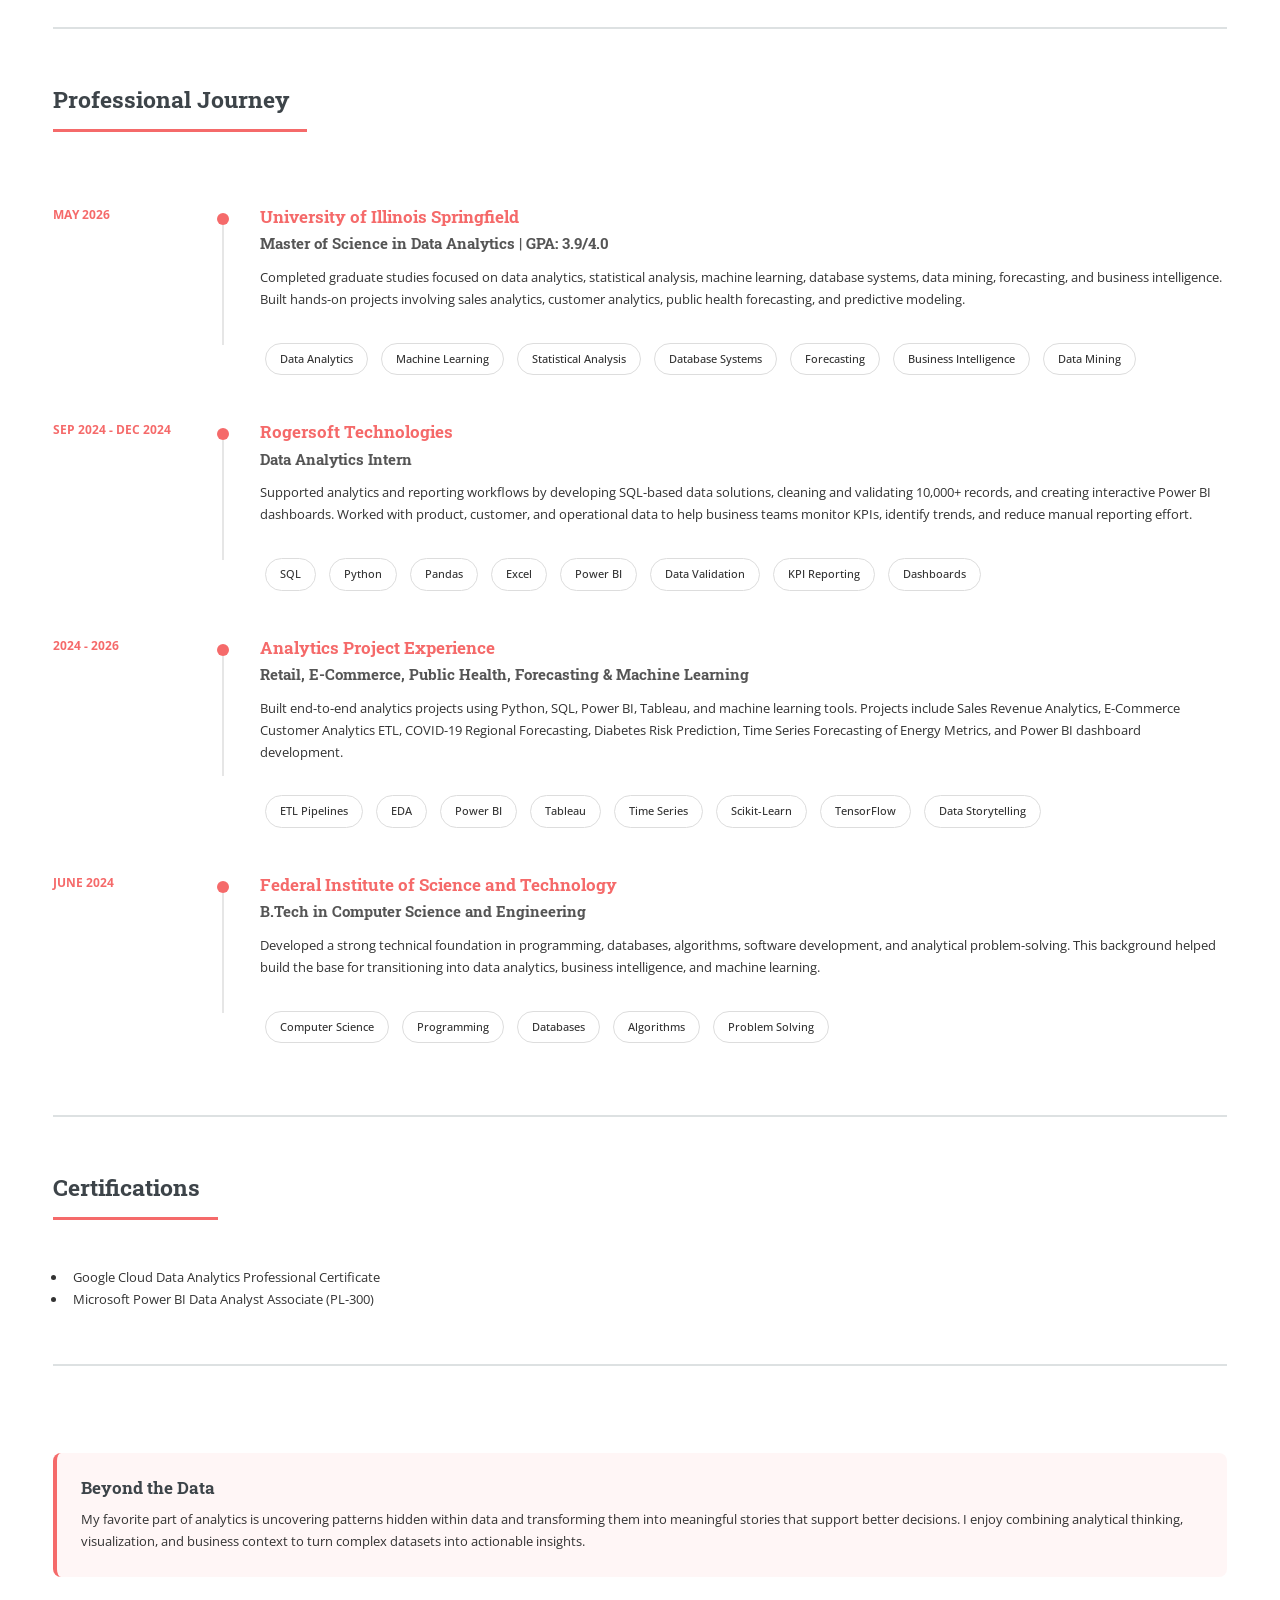
==== commit 435af943: "Update portfolio skills section" ====
--- a/index.html
+++ b/index.html
@@ -75,7 +75,7 @@
                             </header>
 
                             <p>
-                                I turn raw data into decision-ready insights through SQL, Python, and Power BI —
+                                I turn raw data into decision-ready insights through SQL, Python, and Power BI
                                 from building clean analytical datasets and ETL workflows to creating dashboards,
                                 KPI reporting, and business recommendations. With a B.Tech in Computer Science
                                 and Engineering and an M.S. in Data Analytics, I have built projects across retail,
@@ -674,128 +674,139 @@
                     </section>
 
 
-                    <!-- Skills -->
-                    <section id="skills">
-
-                        <header class="major">
-                            <h2>Skills</h2>
-                        </header>
-
-                        <div class="features">
-
-                            <article>
-
-                                <span class="icon solid fa-code"></span>
-
-                                <div class="content">
-
-                                    <h3>Programming Languages</h3>
-
-                                    <p>
-                                        Python (NumPy, Pandas, Matplotlib, Scikit-Learn),
-                                        SQL, R Programming
-                                    </p>
-
-                                </div>
-
-                            </article>
-
-
-                            <article>
-
-                                <span class="icon solid fa-chart-line"></span>
-
-                                <div class="content">
-
-                                    <h3>Analytics</h3>
-
-                                    <p>
-                                        EDA, Statistical Analysis, Statistical Modelling,
-                                        Hypothesis Testing, Trend Analysis, Data Cleaning,
-                                        Data Validation, Data Quality, KPI Analysis,
-                                        Stakeholder Reporting, Time Series Forecasting,
-                                        ETL Pipelines
-                                    </p>
-
-                                </div>
-
-                            </article>
-
-
-                            <article>
-
-                                <span class="icon solid fa-chart-pie"></span>
-
-                                <div class="content">
-
-                                    <h3>Visualization & Reporting</h3>
-
-                                    <p>
-                                        Power BI (DAX, Power Query, KPI Dashboards),
-                                        Tableau, Excel (Pivot Tables, XLOOKUP,
-                                        Advanced Analysis), Looker
-                                    </p>
-
-                                </div>
-
-                            </article>
-
-
-                            <article>
-
-                                <span class="icon solid fa-database"></span>
-
-                                <div class="content">
-
-                                    <h3>Databases</h3>
-
-                                    <p>
-                                        MySQL, Microsoft SQL Server,
-                                        Relational Database Design
-                                    </p>
-
-                                </div>
-
-                            </article>
-
-
-                            <article>
-
-                                <span class="icon solid fa-tools"></span>
-
-                                <div class="content">
-
-                                    <h3>Tools</h3>
-
-                                    <p>
-                                        GitHub, Jupyter Notebook, Google Colab
-                                    </p>
-
-                                </div>
-
-                            </article>
-
-
-                            <article>
-
-                                <span class="icon solid fa-brain"></span>
-
-                                <div class="content">
-
-                                    <h3>Machine Learning</h3>
-
-                                    <p>
-                                        Supervised Learning, Unsupervised Learning,
-                                        Model Evaluation, Predictive Analytics
-                                    </p>
-
-                                </div>
-
-                            </article>
-
-                        </div>
-
-                    </section>
+                   
+					<!-- Skills -->
+					<section id="skills">
+
+						<header class="major">
+							<h2>Skills</h2>
+						</header>
+
+						<div class="features">
+
+
+							<!-- Programming -->
+							<article>
+
+								<span class="icon solid fa-code"></span>
+
+								<div class="content">
+
+									<h3>Programming & Querying</h3>
+
+									<p>
+										Python (Pandas, NumPy, Matplotlib, Scikit-Learn),
+										SQL, R
+									</p>
+
+								</div>
+
+							</article>
+
+
+							<!-- Analytics -->
+							<article>
+
+								<span class="icon solid fa-chart-line"></span>
+
+								<div class="content">
+
+									<h3>Analytics & Data Quality</h3>
+
+									<p>
+										Exploratory Data Analysis, Statistical Analysis,
+										Data Cleaning, Data Validation, Data Quality,
+										KPI Analysis, Trend Analysis, Feature Engineering,
+										ETL Pipelines, Time-Series Forecasting
+									</p>
+
+								</div>
+
+							</article>
+
+
+							<!-- BI -->
+							<article>
+
+								<span class="icon solid fa-chart-pie"></span>
+
+								<div class="content">
+
+									<h3>Business Intelligence & Reporting</h3>
+
+									<p>
+										Power BI (DAX, Power Query, KPI Dashboards),
+										Tableau, Excel (Pivot Tables, XLOOKUP),
+										Looker
+									</p>
+
+								</div>
+
+							</article>
+
+
+							<!-- Databases / Data Engineering -->
+							<article>
+
+								<span class="icon solid fa-database"></span>
+
+								<div class="content">
+
+									<h3>Databases & Data Engineering</h3>
+
+									<p>
+										PostgreSQL, MySQL, Microsoft SQL Server,
+										Relational Database Design, REST API Ingestion,
+										JSON Transformation, Idempotent Upserts
+									</p>
+
+								</div>
+
+							</article>
+
+
+							<!-- Tools -->
+							<article>
+
+								<span class="icon solid fa-tools"></span>
+
+								<div class="content">
+
+									<h3>Development & Workflow Tools</h3>
+
+									<p>
+										GitHub, GitHub Actions, Docker, Docker Compose,
+										pytest, Jupyter Notebook, Google Colab
+									</p>
+
+								</div>
+
+							</article>
+
+
+							<!-- Machine Learning -->
+							<article>
+
+								<span class="icon solid fa-brain"></span>
+
+								<div class="content">
+
+									<h3>Machine Learning & Forecasting</h3>
+
+									<p>
+										Scikit-Learn, TensorFlow, Keras,
+										Supervised Learning, Classification,
+										Deep Learning, Model Evaluation,
+										Time-Series Modeling
+									</p>
+
+								</div>
+
+							</article>
+
+						</div>
+
+					</section>
 
 
                     <!-- Professional Journey -->
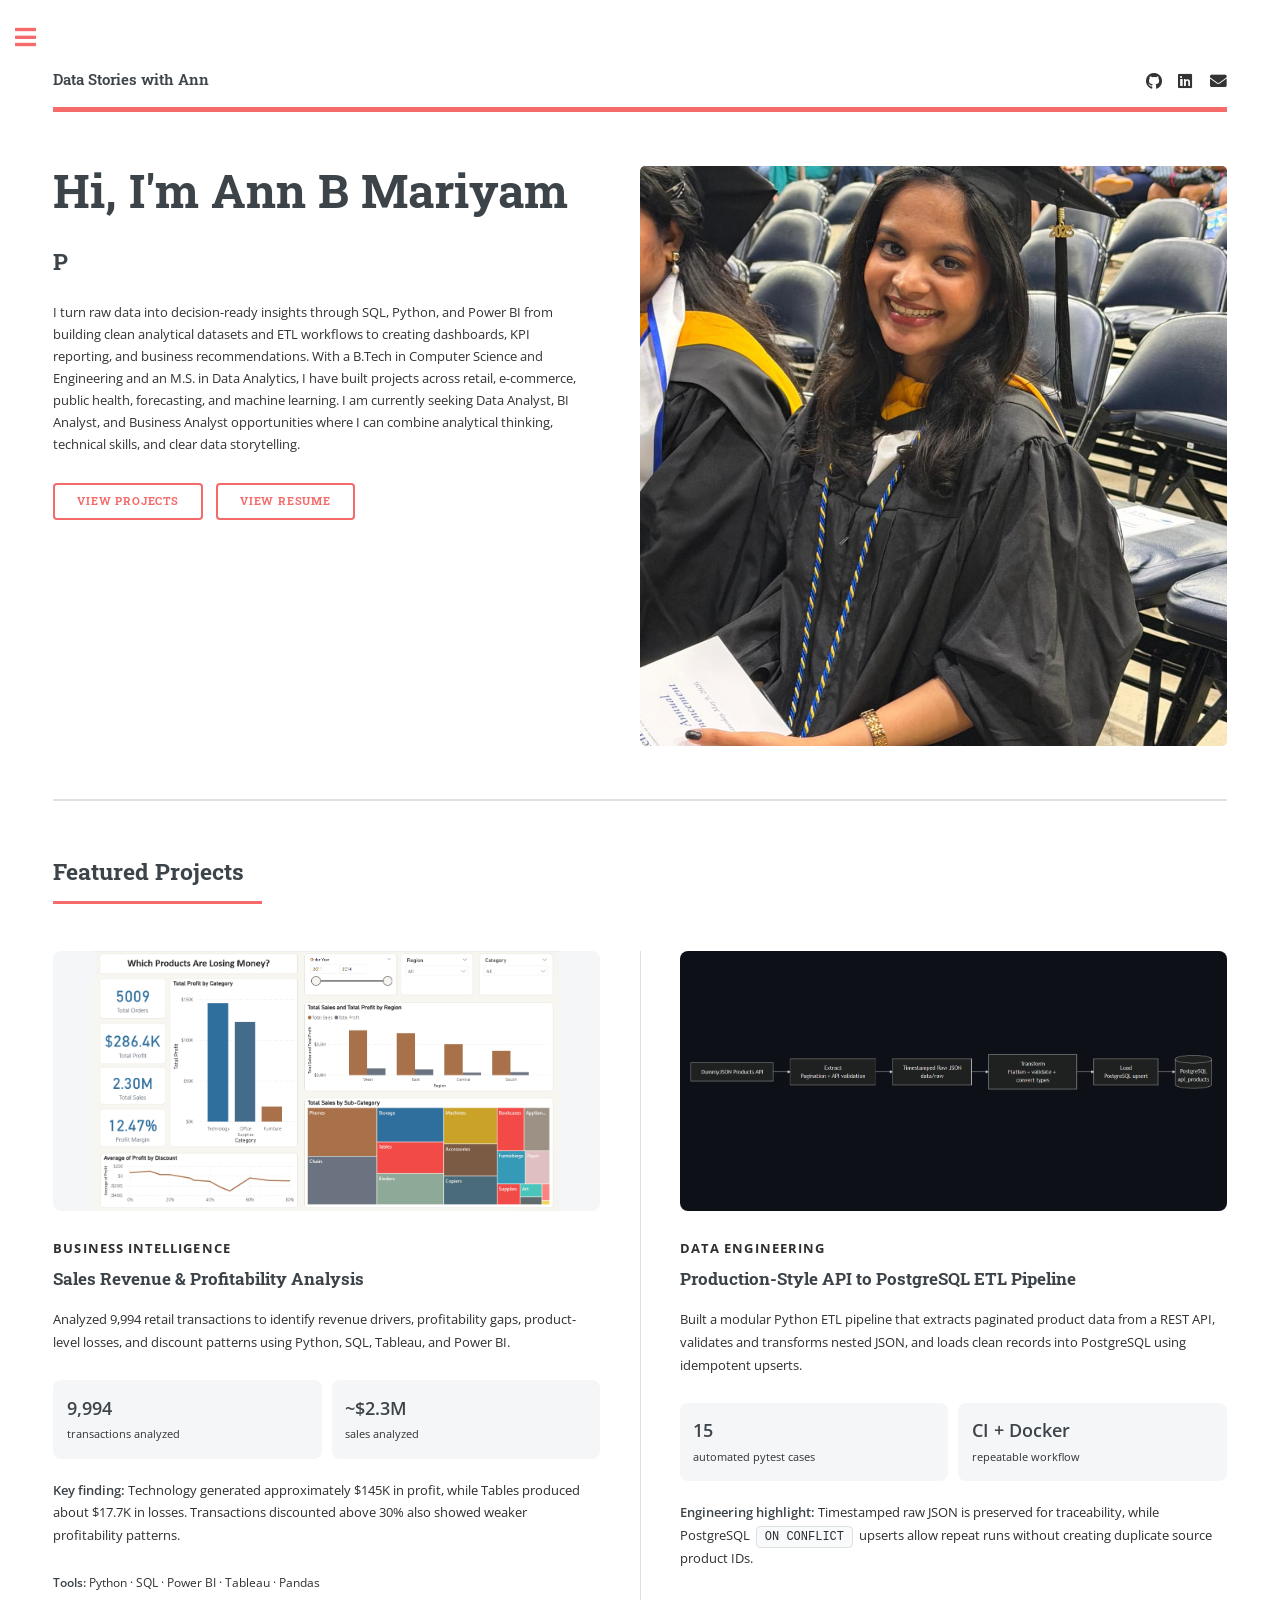
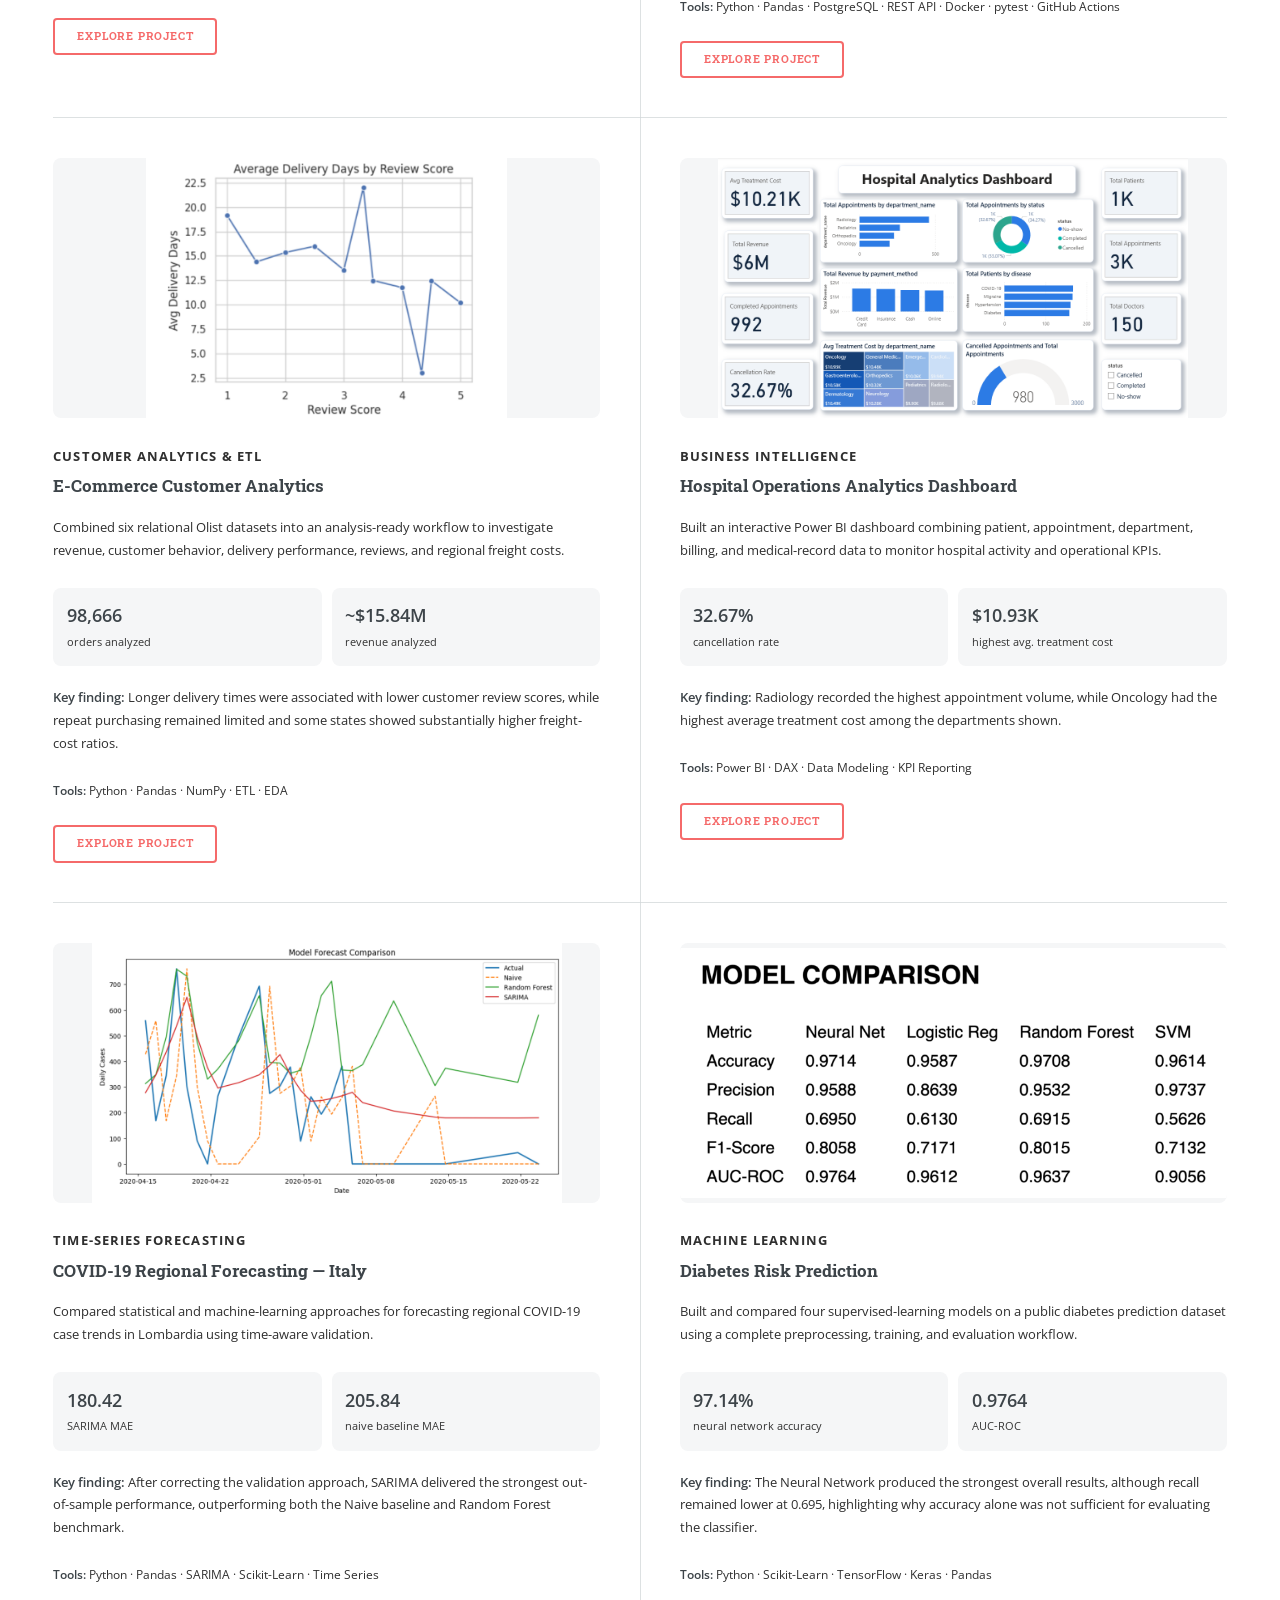
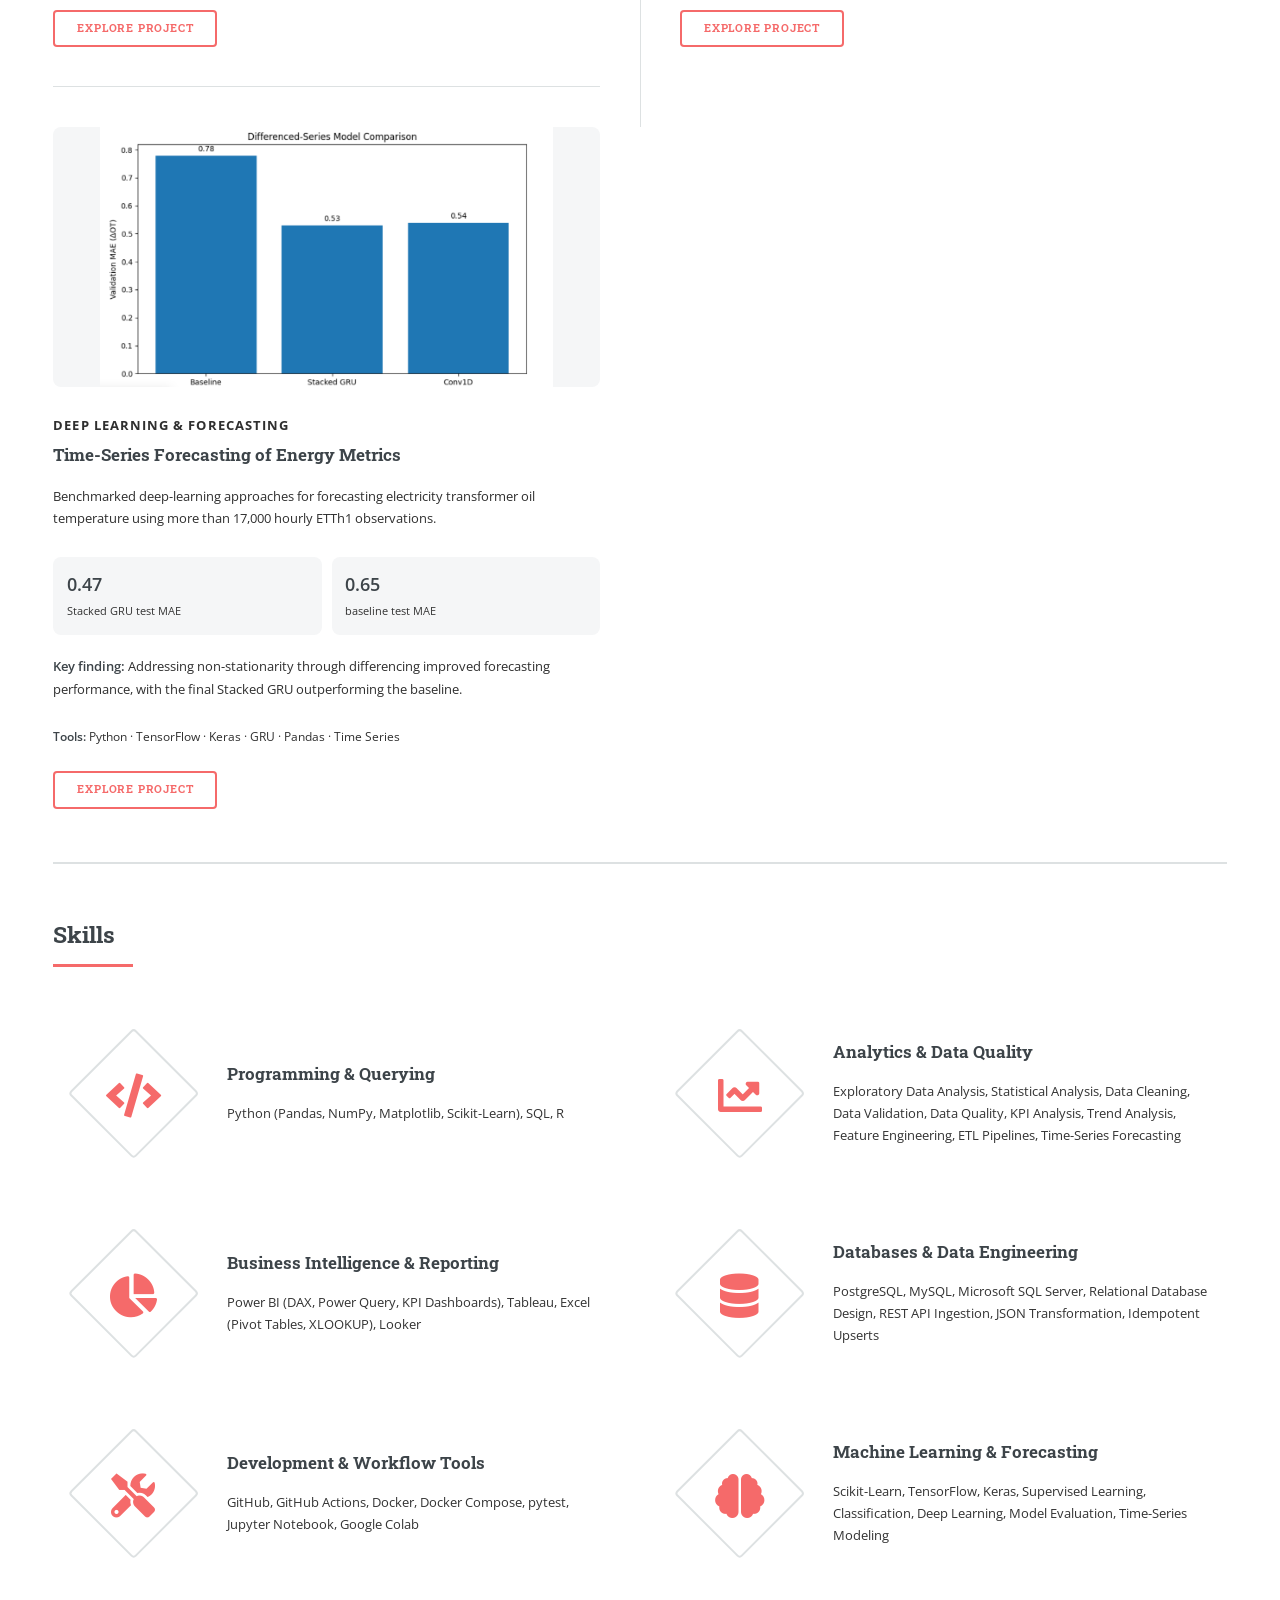
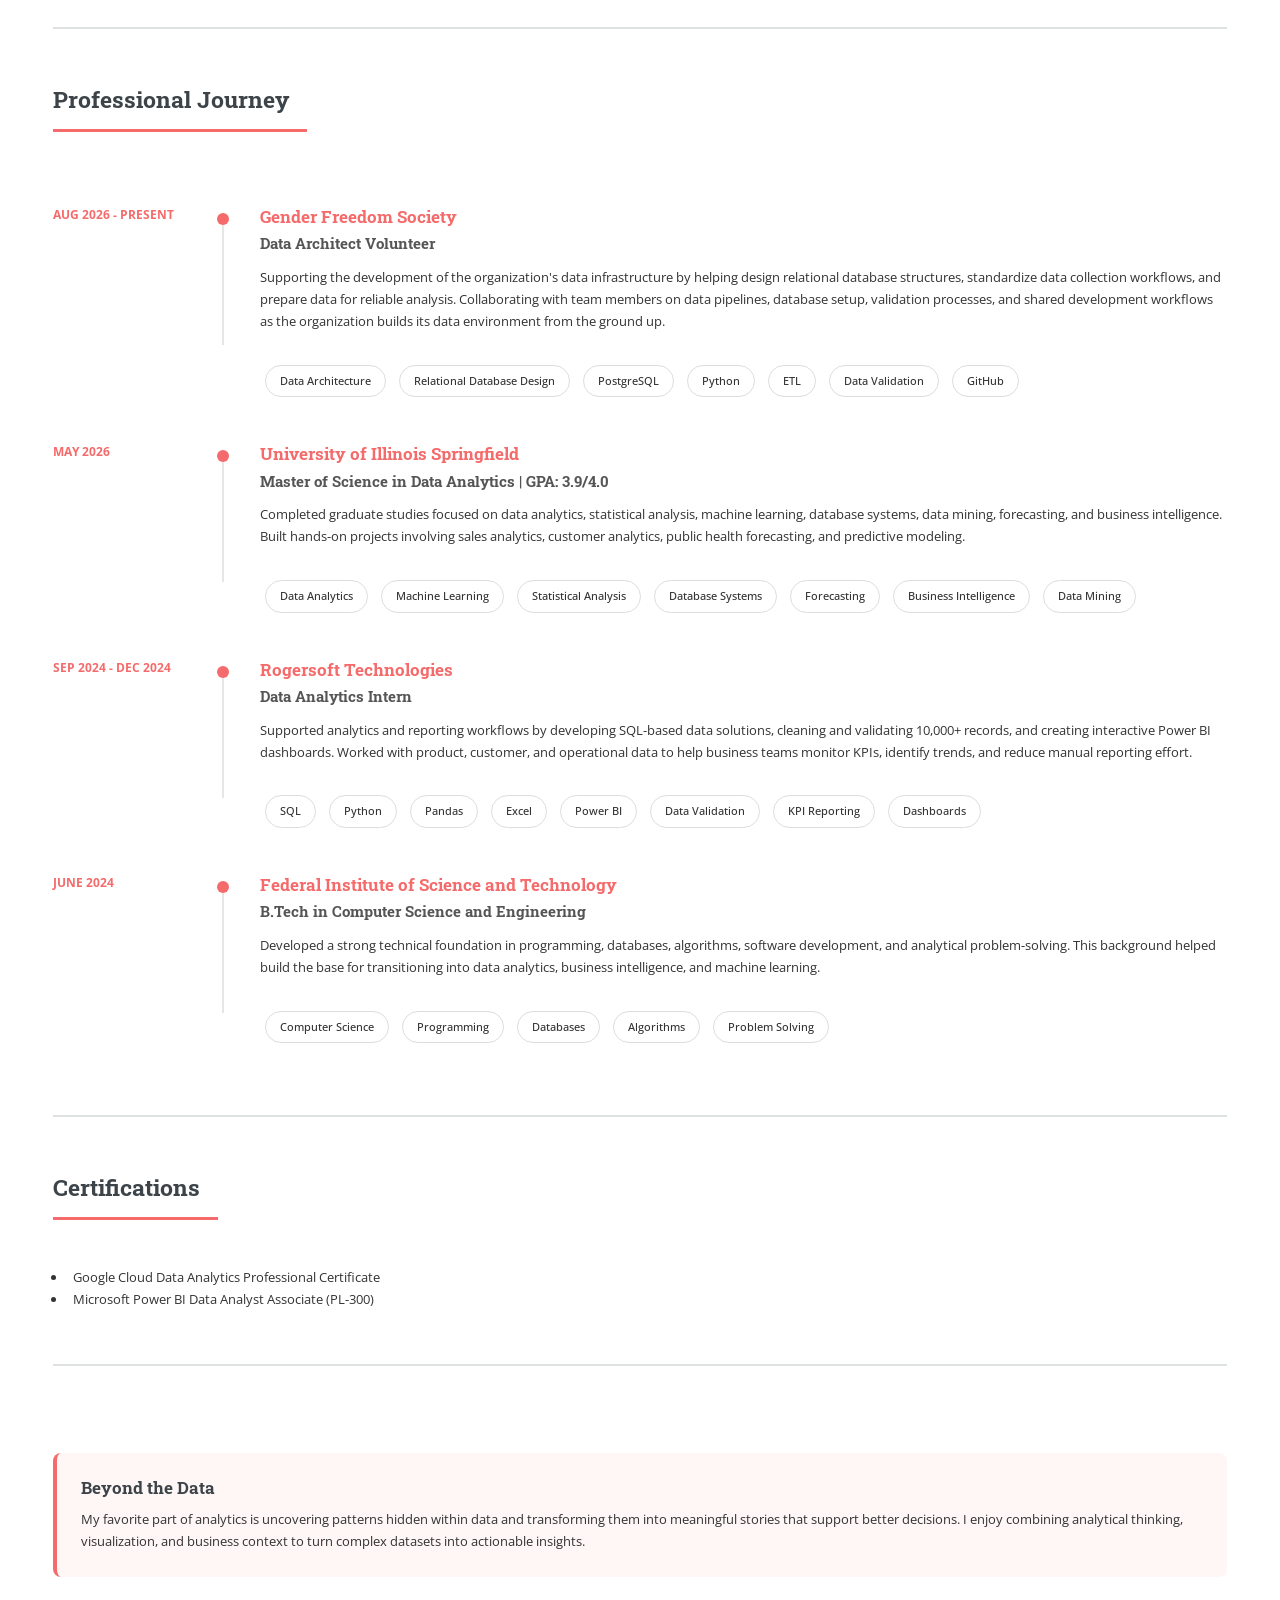
==== commit d2c3b397: "Add GFS role to professional journey" ====
--- a/index.html
+++ b/index.html
@@ -819,6 +819,52 @@
                         <div class="timeline">
 
 
+							<!-- Gender Freedom Society -->
+							<div class="timeline-item">
+
+								<div class="timeline-date">
+									AUG 2026 - PRESENT
+								</div>
+
+								<div class="timeline-dot"></div>
+
+								<div class="timeline-content">
+
+									<h3>
+										Gender Freedom Society
+									</h3>
+
+									<h4>
+										Data Architect Volunteer
+									</h4>
+
+									<p>
+										Supporting the development of the organization's data infrastructure
+										by helping design relational database structures, standardize data
+										collection workflows, and prepare data for reliable analysis.
+										Collaborating with team members on data pipelines, database setup,
+										validation processes, and shared development workflows as the
+										organization builds its data environment from the ground up.
+									</p>
+
+									<div class="tags">
+
+										<span>Data Architecture</span>
+										<span>Relational Database Design</span>
+										<span>PostgreSQL</span>
+										<span>Python</span>
+										<span>ETL</span>
+										<span>Data Validation</span>
+										<span>GitHub</span>
+
+									</div>
+
+								</div>
+
+							</div>
+
+
+
                             <!-- UIS -->
                             <div class="timeline-item">
 
@@ -910,54 +956,7 @@
                             </div>
 
 
-                            <!-- Analytics Projects -->
-                            <div class="timeline-item">
-
-                                <div class="timeline-date">
-                                    2024 - 2026
-                                </div>
-
-                                <div class="timeline-dot"></div>
-
-                                <div class="timeline-content">
-
-                                    <h3>
-                                        Analytics Project Experience
-                                    </h3>
-
-                                    <h4>
-                                        Retail, E-Commerce, Public Health,
-                                        Forecasting & Machine Learning
-                                    </h4>
-
-                                    <p>
-                                        Built end-to-end analytics projects using Python,
-                                        SQL, Power BI, Tableau, and machine learning tools.
-                                        Projects include Sales Revenue Analytics,
-                                        E-Commerce Customer Analytics ETL,
-                                        COVID-19 Regional Forecasting,
-                                        Diabetes Risk Prediction,
-                                        Time Series Forecasting of Energy Metrics,
-                                        and Power BI dashboard development.
-                                    </p>
-
-                                    <div class="tags">
-
-                                        <span>ETL Pipelines</span>
-                                        <span>EDA</span>
-                                        <span>Power BI</span>
-                                        <span>Tableau</span>
-                                        <span>Time Series</span>
-                                        <span>Scikit-Learn</span>
-                                        <span>TensorFlow</span>
-                                        <span>Data Storytelling</span>
-
-                                    </div>
-
-                                </div>
-
-                            </div>
-
+                            
 
                             <!-- FISAT -->
                             <div class="timeline-item">
@@ -1135,10 +1134,9 @@
                             <article>
 
                                 <p>
-                                    📊 6 Featured Analytics Projects covering
-                                    BI, forecasting, ETL, and machine learning.
-                                </p>
-
+									📊 7 Featured Analytics Projects covering
+									BI, data engineering, forecasting, ETL, and machine learning.
+								</p>
                             </article>
 
                             <article>
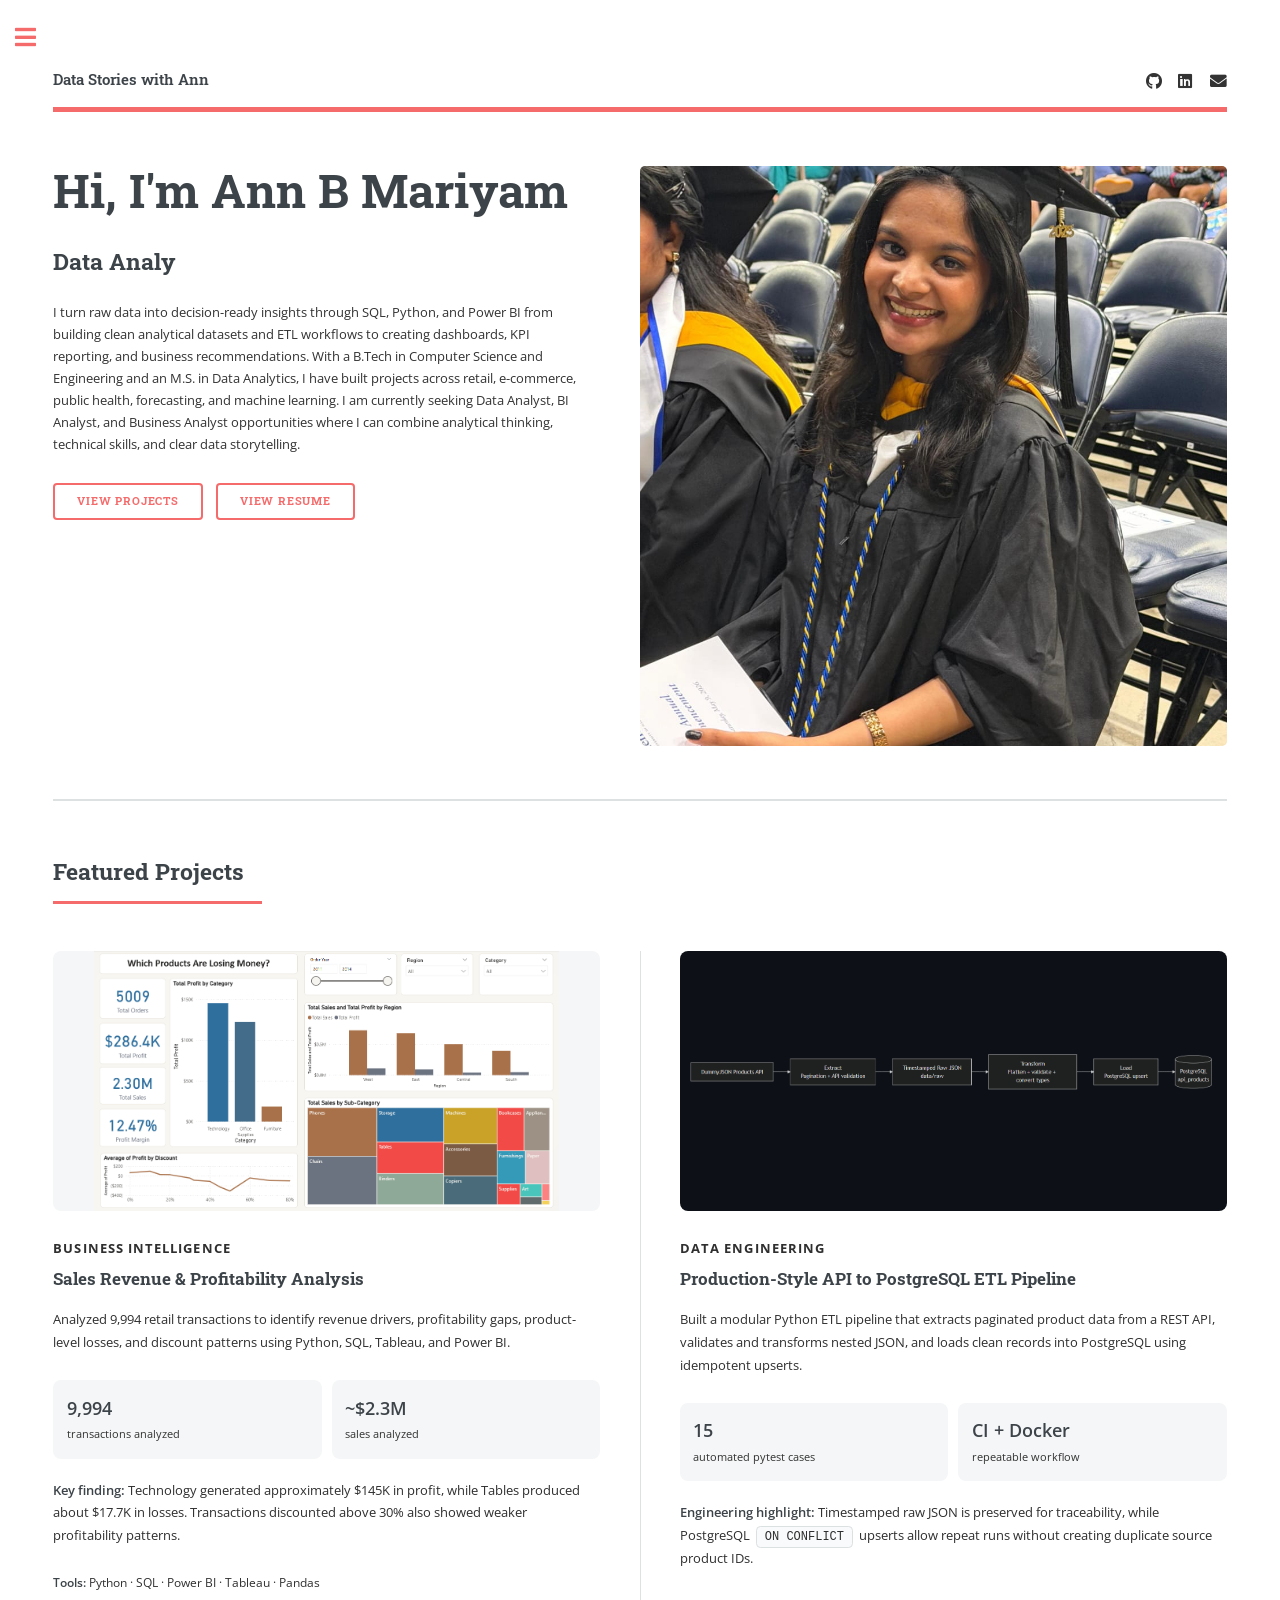
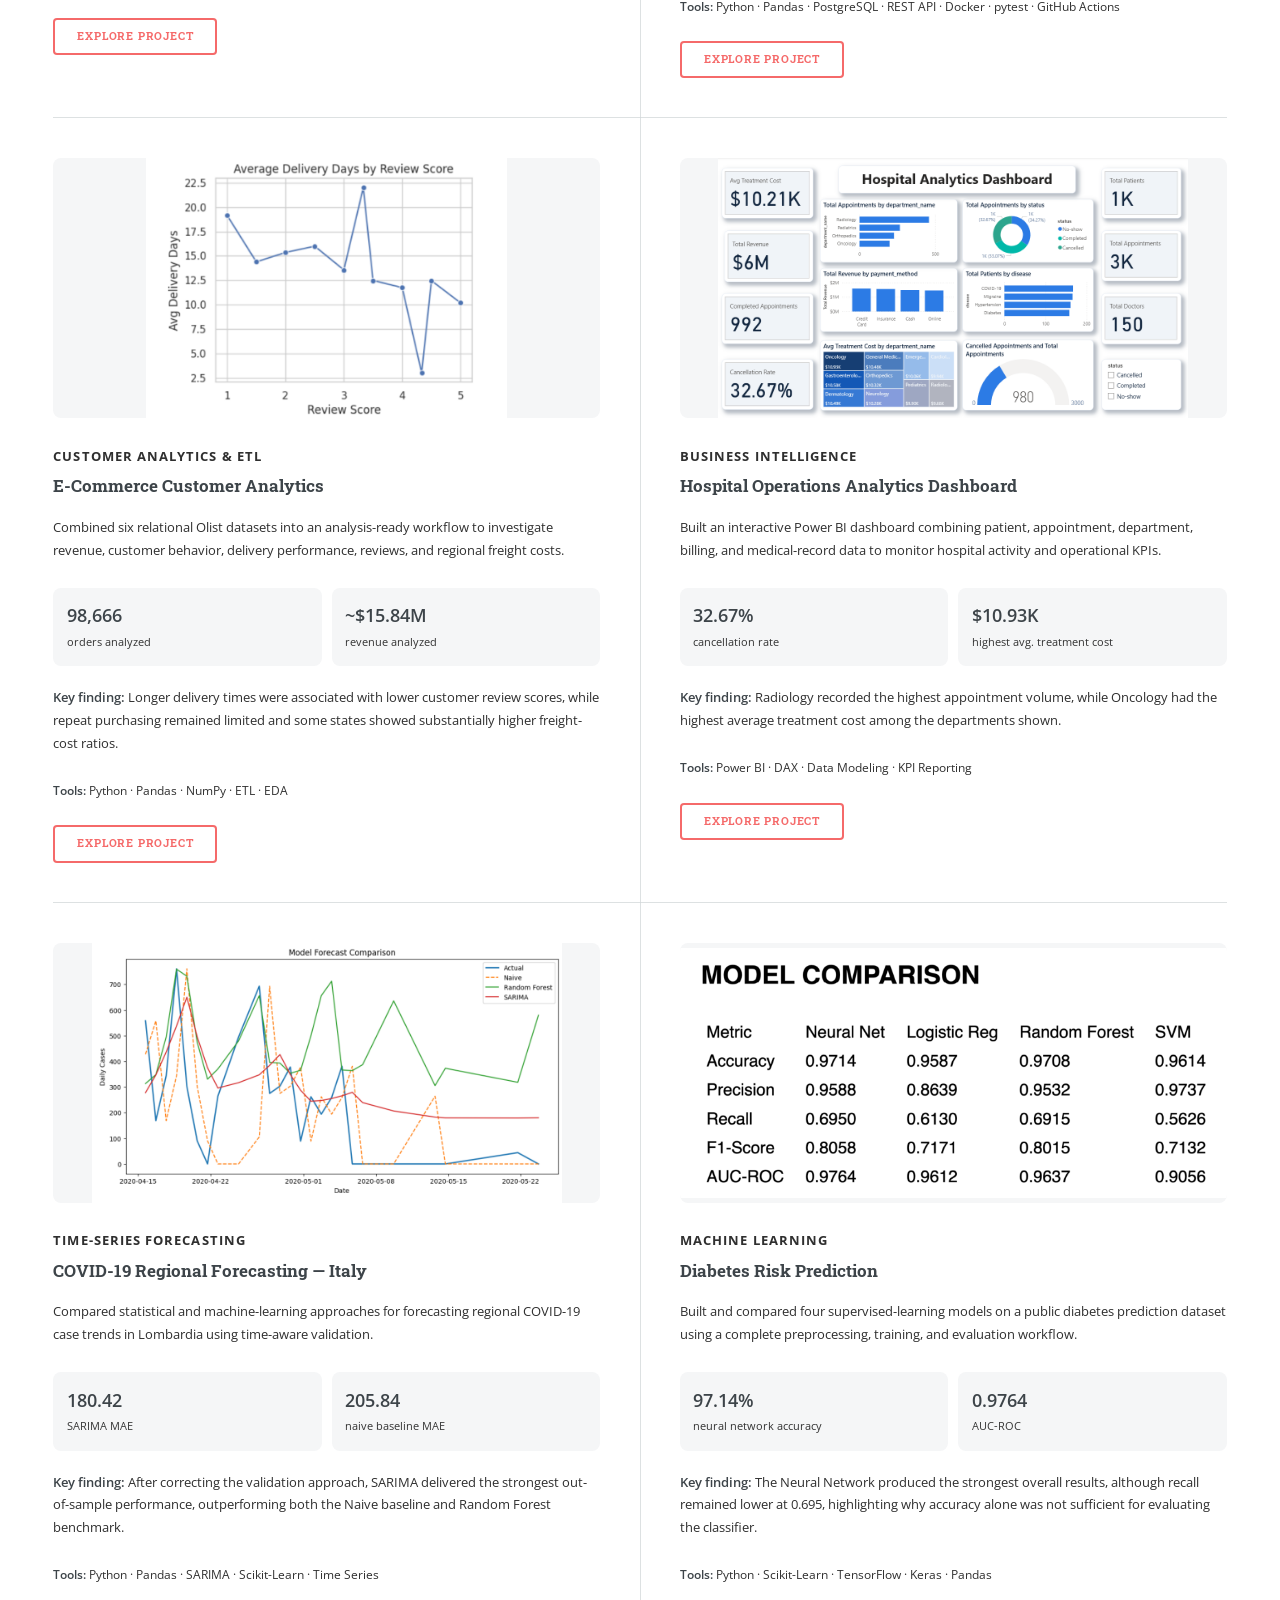
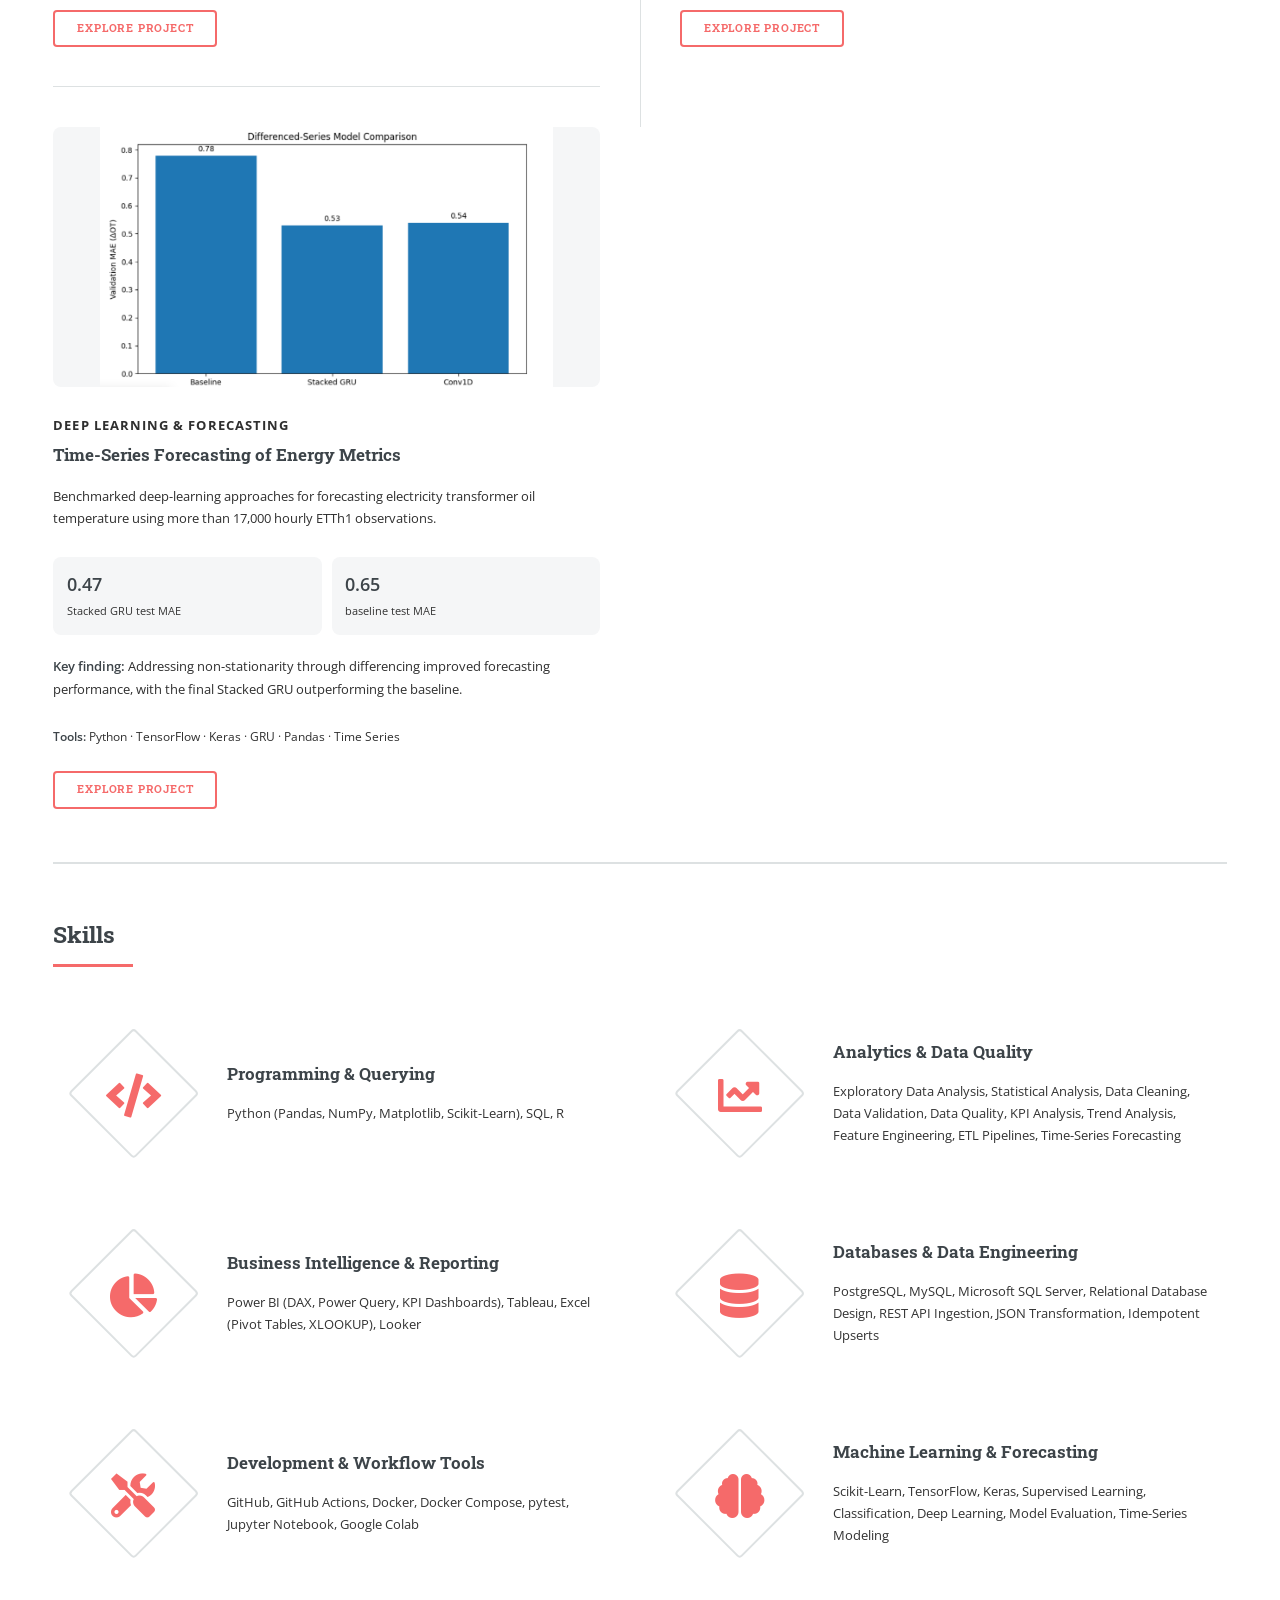
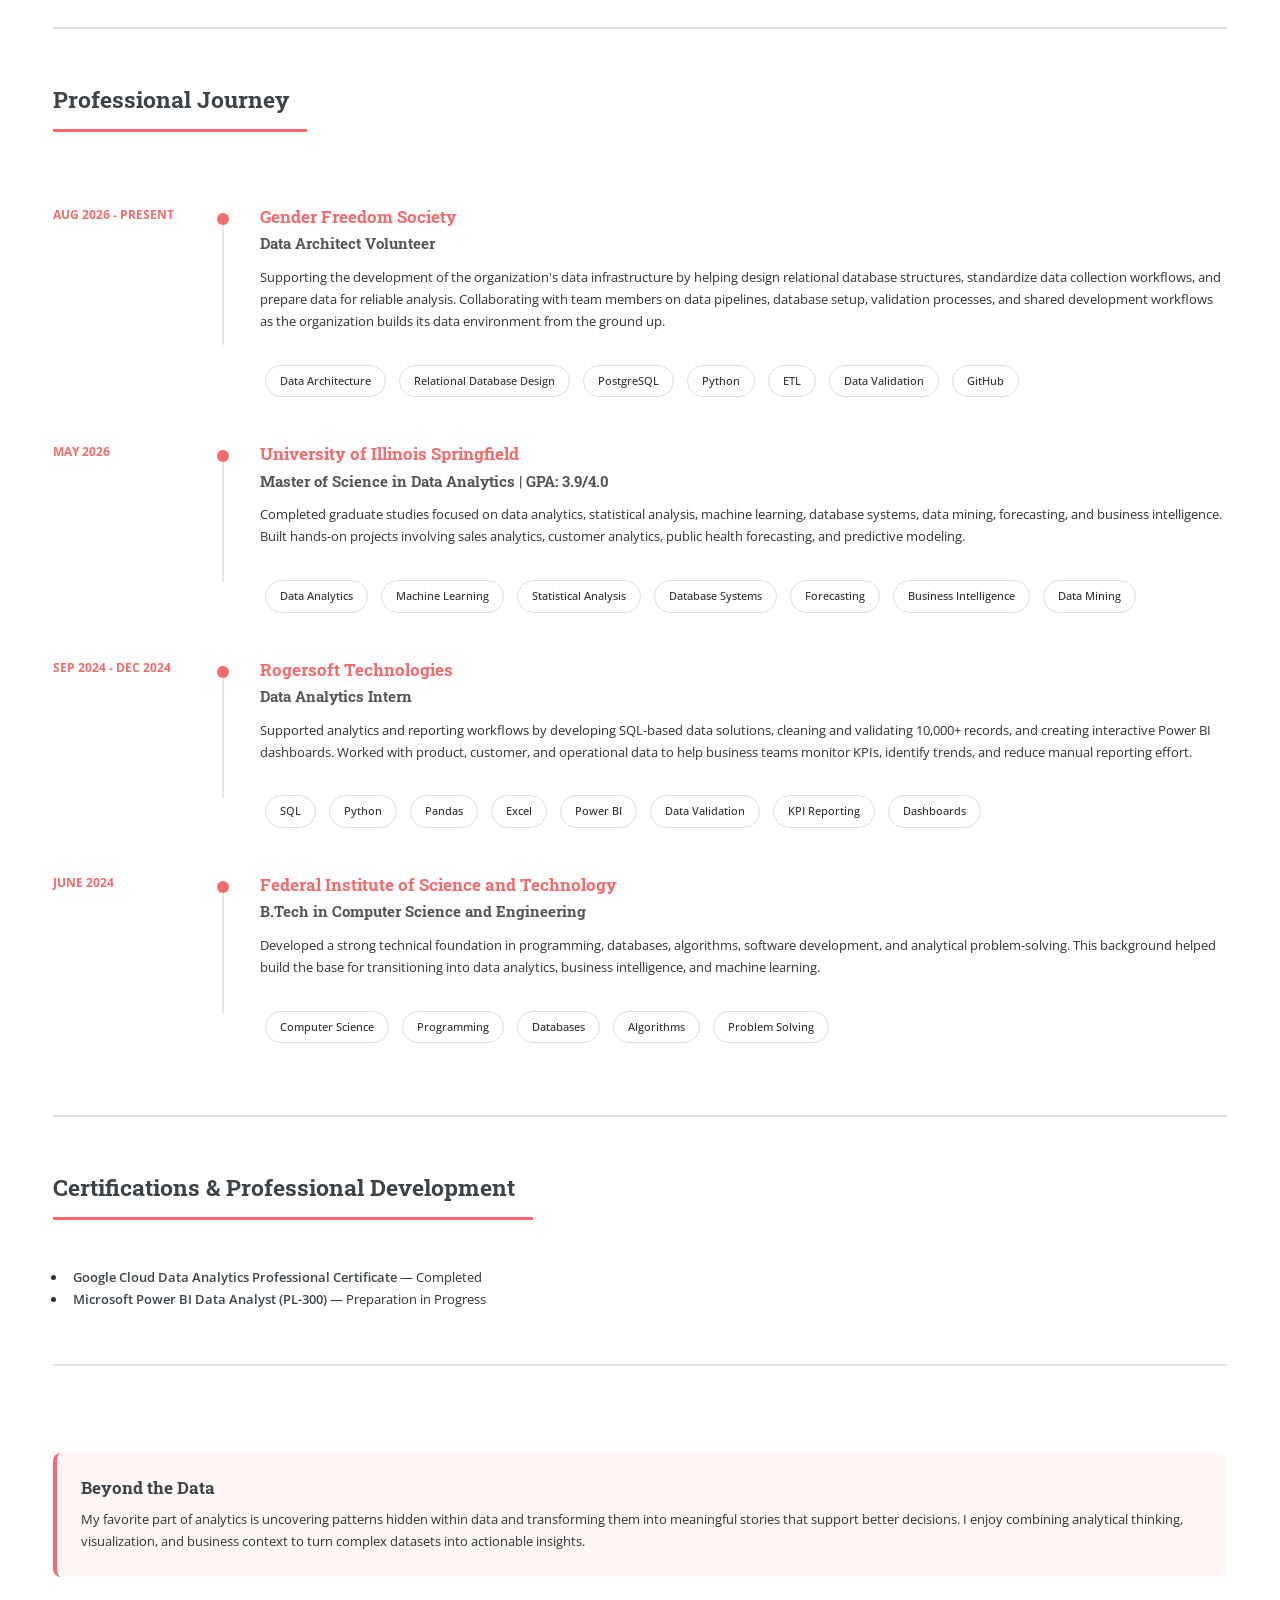
==== commit c8333b12: "Update certifications section" ====
--- a/index.html
+++ b/index.html
@@ -1005,27 +1005,27 @@
 
 
                     <!-- Certifications -->
-                    <section id="certifications">
-
-                        <header class="major">
-                            <h2>Certifications</h2>
-                        </header>
-
-                        <ul>
-
-                            <li>
-                                Google Cloud Data Analytics Professional Certificate
-                            </li>
-
-                            <li>
-                                Microsoft Power BI Data Analyst Associate (PL-300)
-                            </li>
-
-                        </ul>
-
-                    </section>
-
-
+					<section id="certifications">
+
+						<header class="major">
+							<h2>Certifications & Professional Development</h2>
+						</header>
+
+						<ul>
+
+							<li>
+								<strong>Google Cloud Data Analytics Professional Certificate</strong>
+								— Completed
+							</li>
+
+							<li>
+								<strong>Microsoft Power BI Data Analyst (PL-300)</strong>
+								— Preparation in Progress
+							</li>
+
+						</ul>
+
+					</section>
                     <!-- Beyond the Data -->
                     <section id="beyond-data">
 
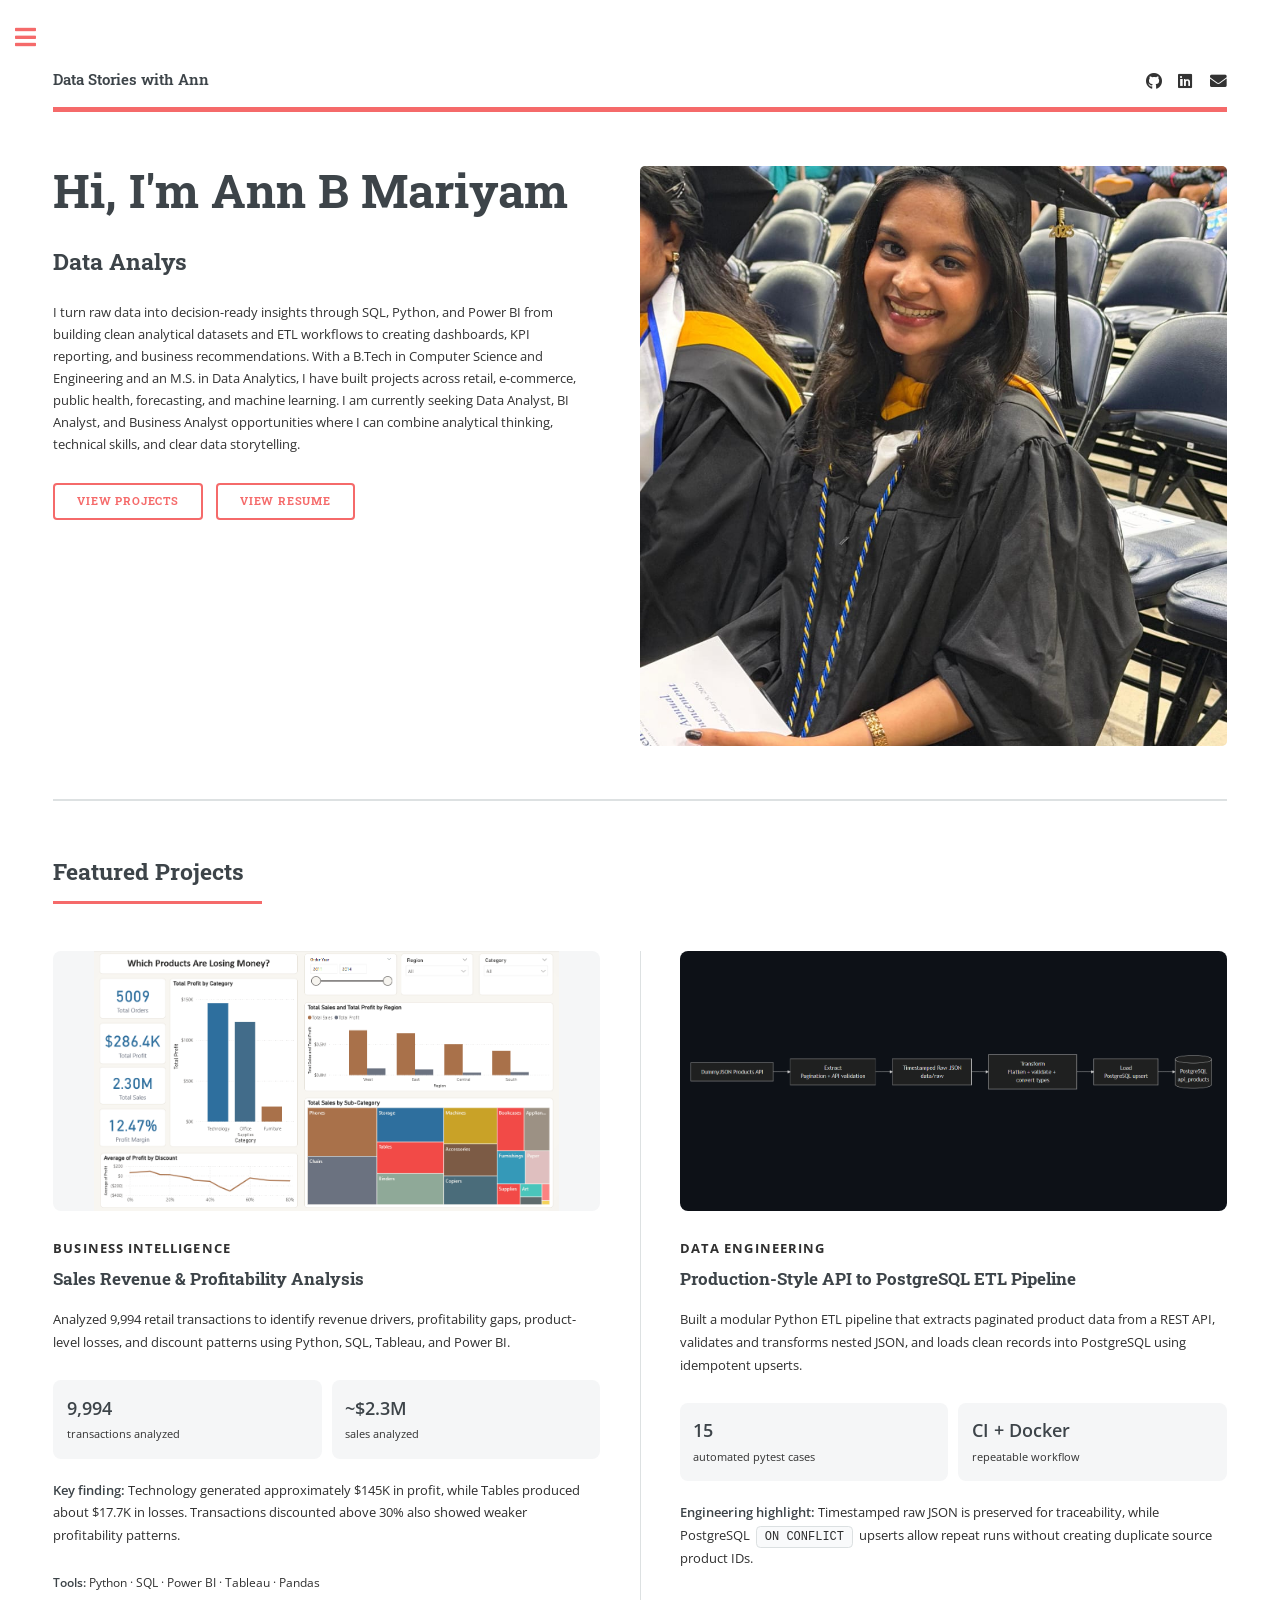
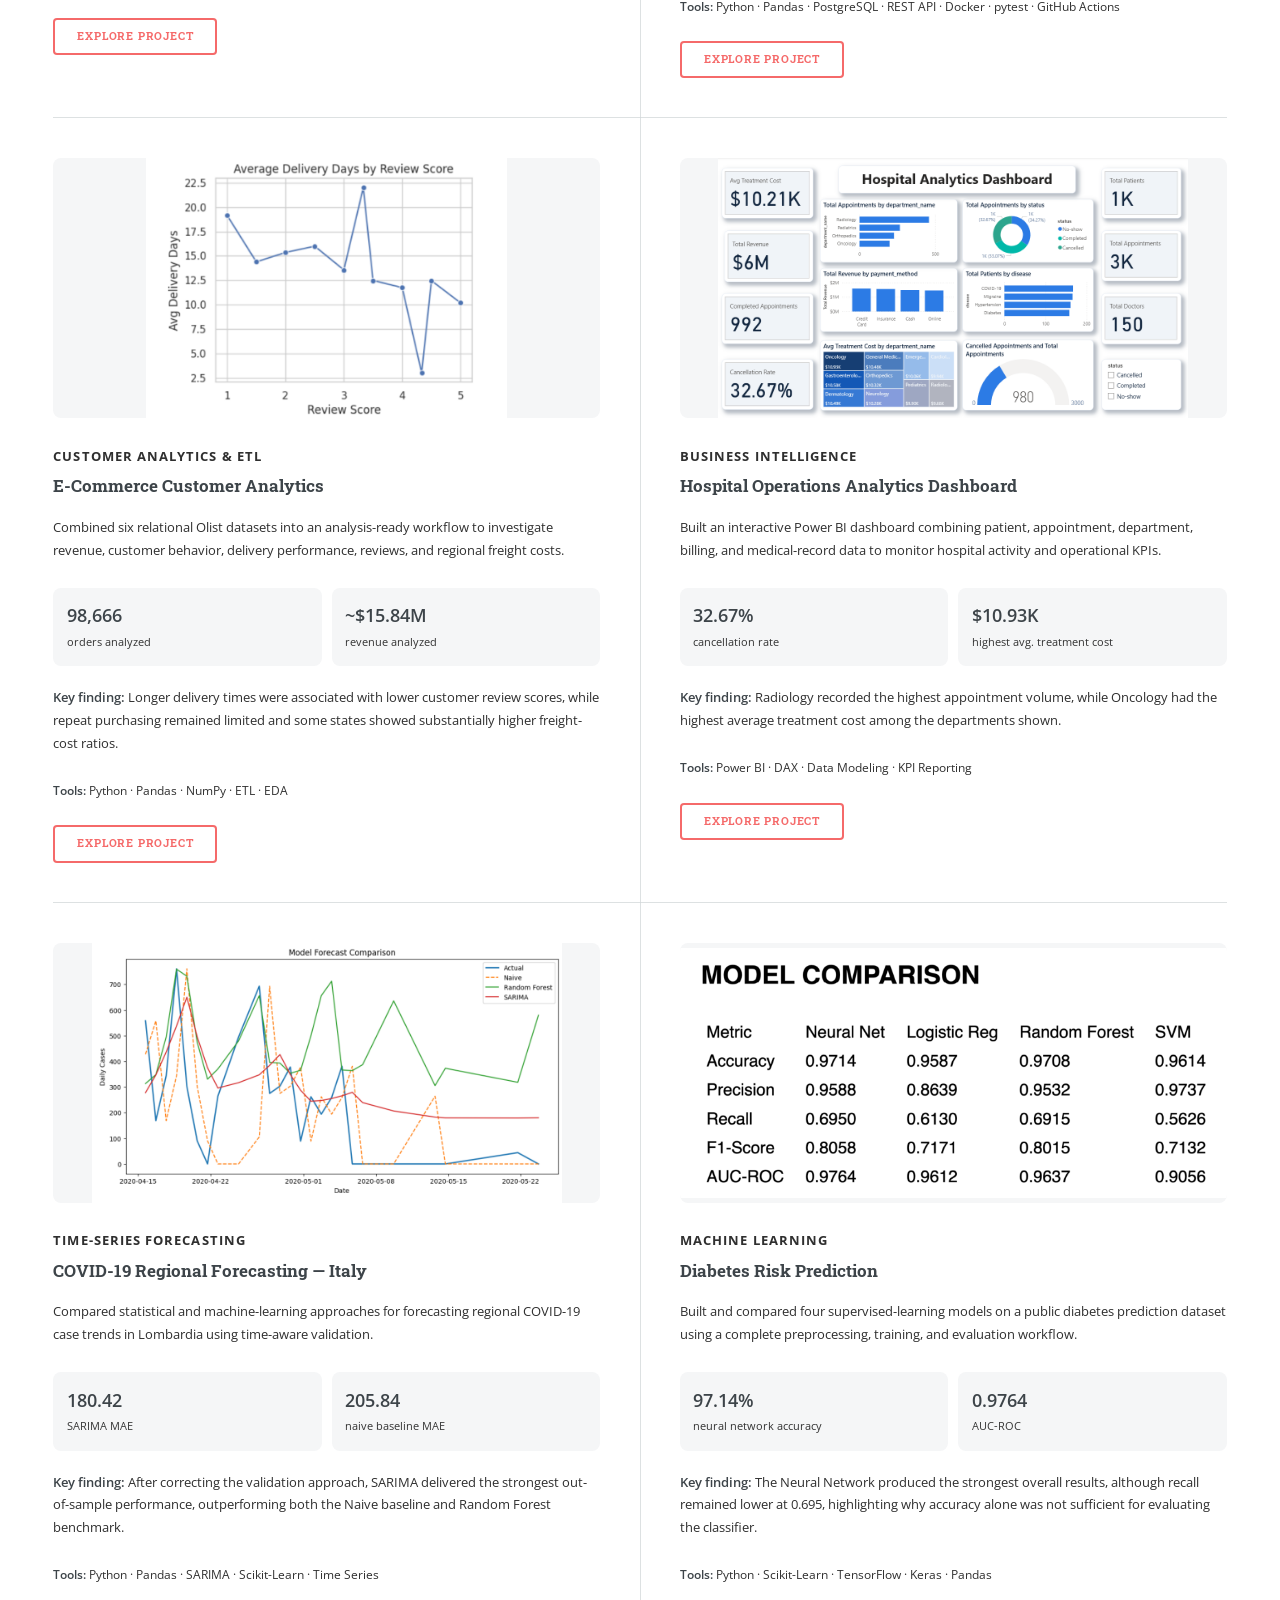
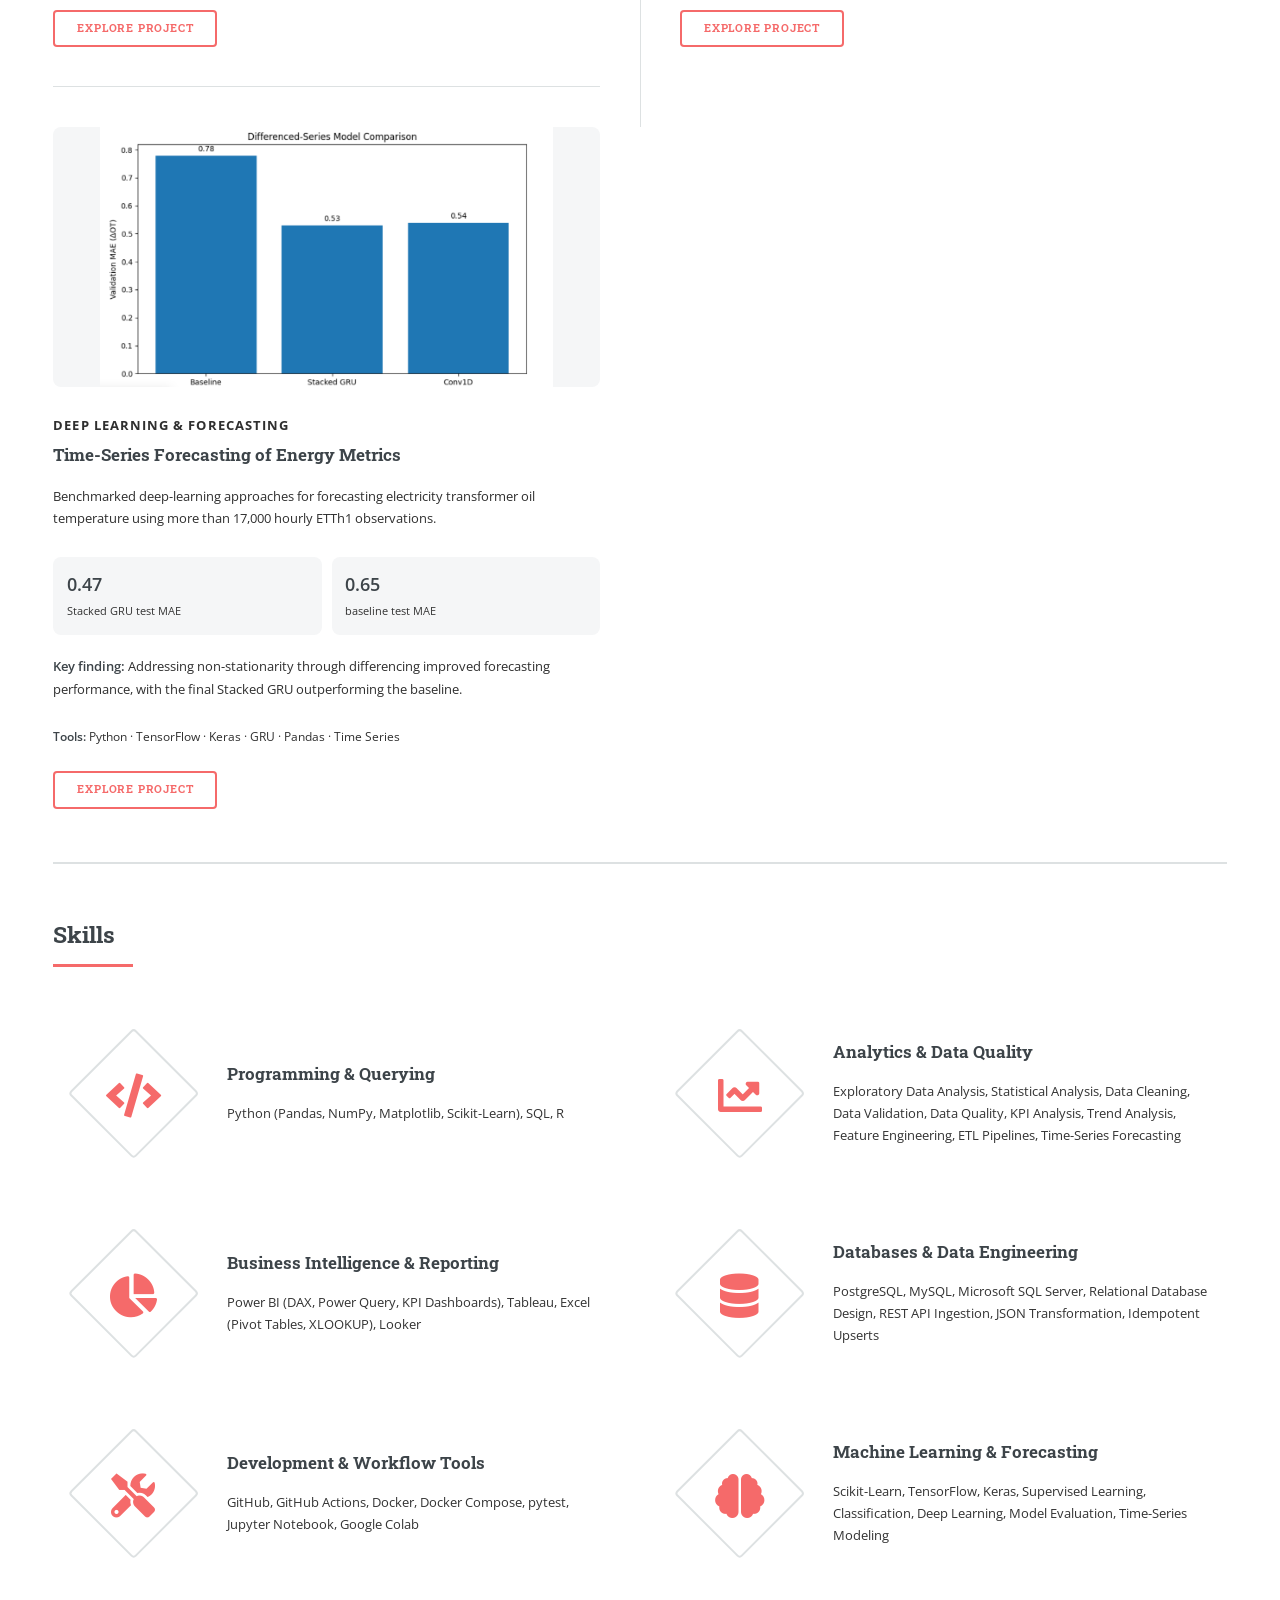
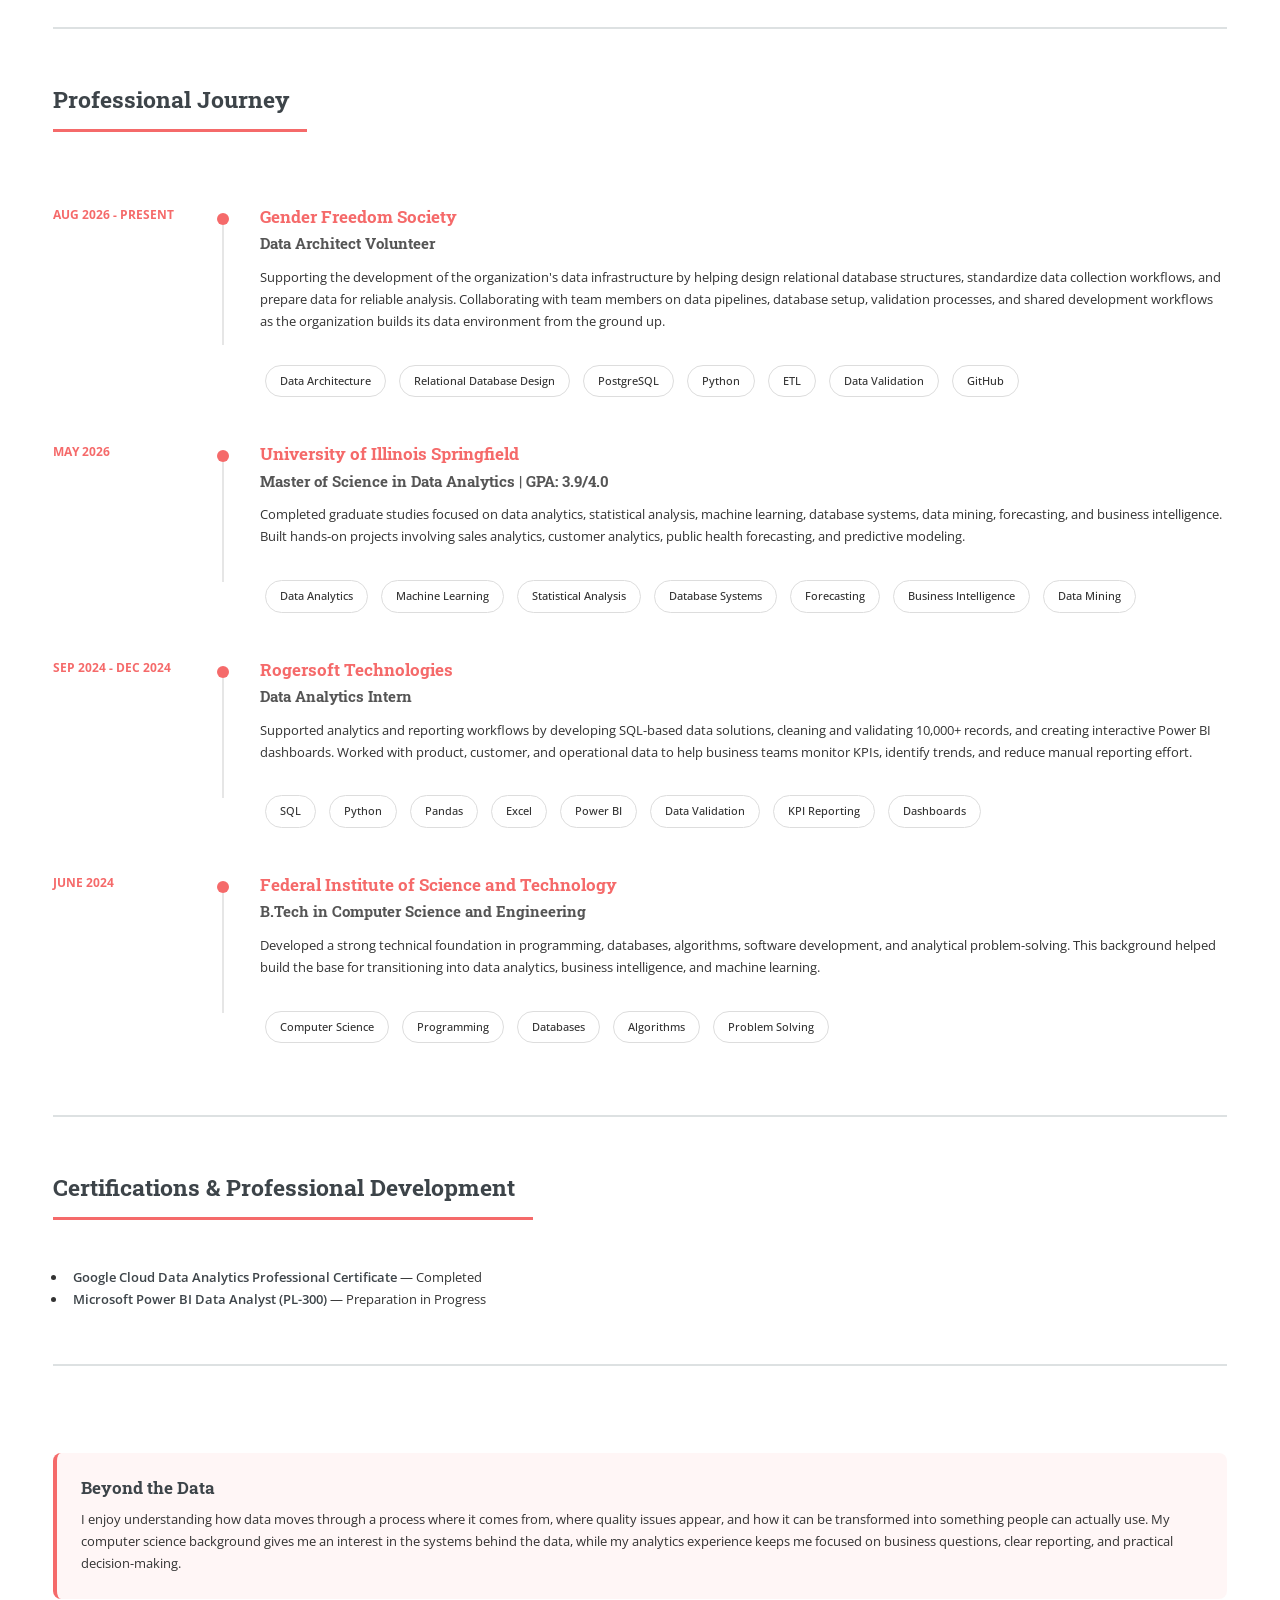
==== commit 3653023c: "Update beyond data and portfolio highlights" ====
--- a/index.html
+++ b/index.html
@@ -1027,26 +1027,25 @@
 
 					</section>
                     <!-- Beyond the Data -->
-                    <section id="beyond-data">
-
-                        <div class="beyond-data">
-
-                            <h3>
-                                Beyond the Data
-                            </h3>
-
-                            <p>
-                                My favorite part of analytics is uncovering patterns hidden
-                                within data and transforming them into meaningful stories that
-                                support better decisions. I enjoy combining analytical thinking,
-                                visualization, and business context to turn complex datasets
-                                into actionable insights.
-                            </p>
-
-                        </div>
-
-                    </section>
-
+					<section id="beyond-data">
+
+						<div class="beyond-data">
+
+							<h3>Beyond the Data</h3>
+
+							<p>
+								I enjoy understanding how data moves through a process
+								where it comes from, where quality issues appear, and how it
+								can be transformed into something people can actually use.
+								My computer science background gives me an interest in the
+								systems behind the data, while my analytics experience keeps
+								me focused on business questions, clear reporting, and
+								practical decision-making.
+							</p>
+
+						</div>
+
+					</section>
                 </div>
             </div>
 
@@ -1122,34 +1121,36 @@
 
                         <div class="mini-posts">
 
-                            <article>
-
-                                <p>
-                                    🎓 Master of Science in Data Analytics<br>
-                                    University of Illinois Springfield
-                                </p>
-
-                            </article>
-
-                            <article>
-
-                                <p>
-									📊 7 Featured Analytics Projects covering
-									BI, data engineering, forecasting, ETL, and machine learning.
-								</p>
-                            </article>
-
-                            <article>
-
-                                <p>
-                                    🛠 SQL, Python, Power BI, Tableau, Excel,
-                                    TensorFlow, Scikit-Learn.
-                                </p>
-
-                            </article>
-
-                        </div>
-
+							<article>
+								<p>
+									🎓 M.S. in Data Analytics<br>
+									University of Illinois Springfield
+								</p>
+							</article>
+
+							<article>
+								<p>
+									💼 Data Architect Volunteer<br>
+									Gender Freedom Society
+								</p>
+							</article>
+
+							<article>
+								<p>
+									📊 7 Featured Projects across BI,
+									data engineering, forecasting, ETL,
+									and machine learning.
+								</p>
+							</article>
+
+							<article>
+								<p>
+									🛠 Python, SQL, Power BI, PostgreSQL,
+									Docker, Tableau, and Excel.
+								</p>
+							</article>
+
+						</div>
                         <ul class="actions">
 
                             <li>
